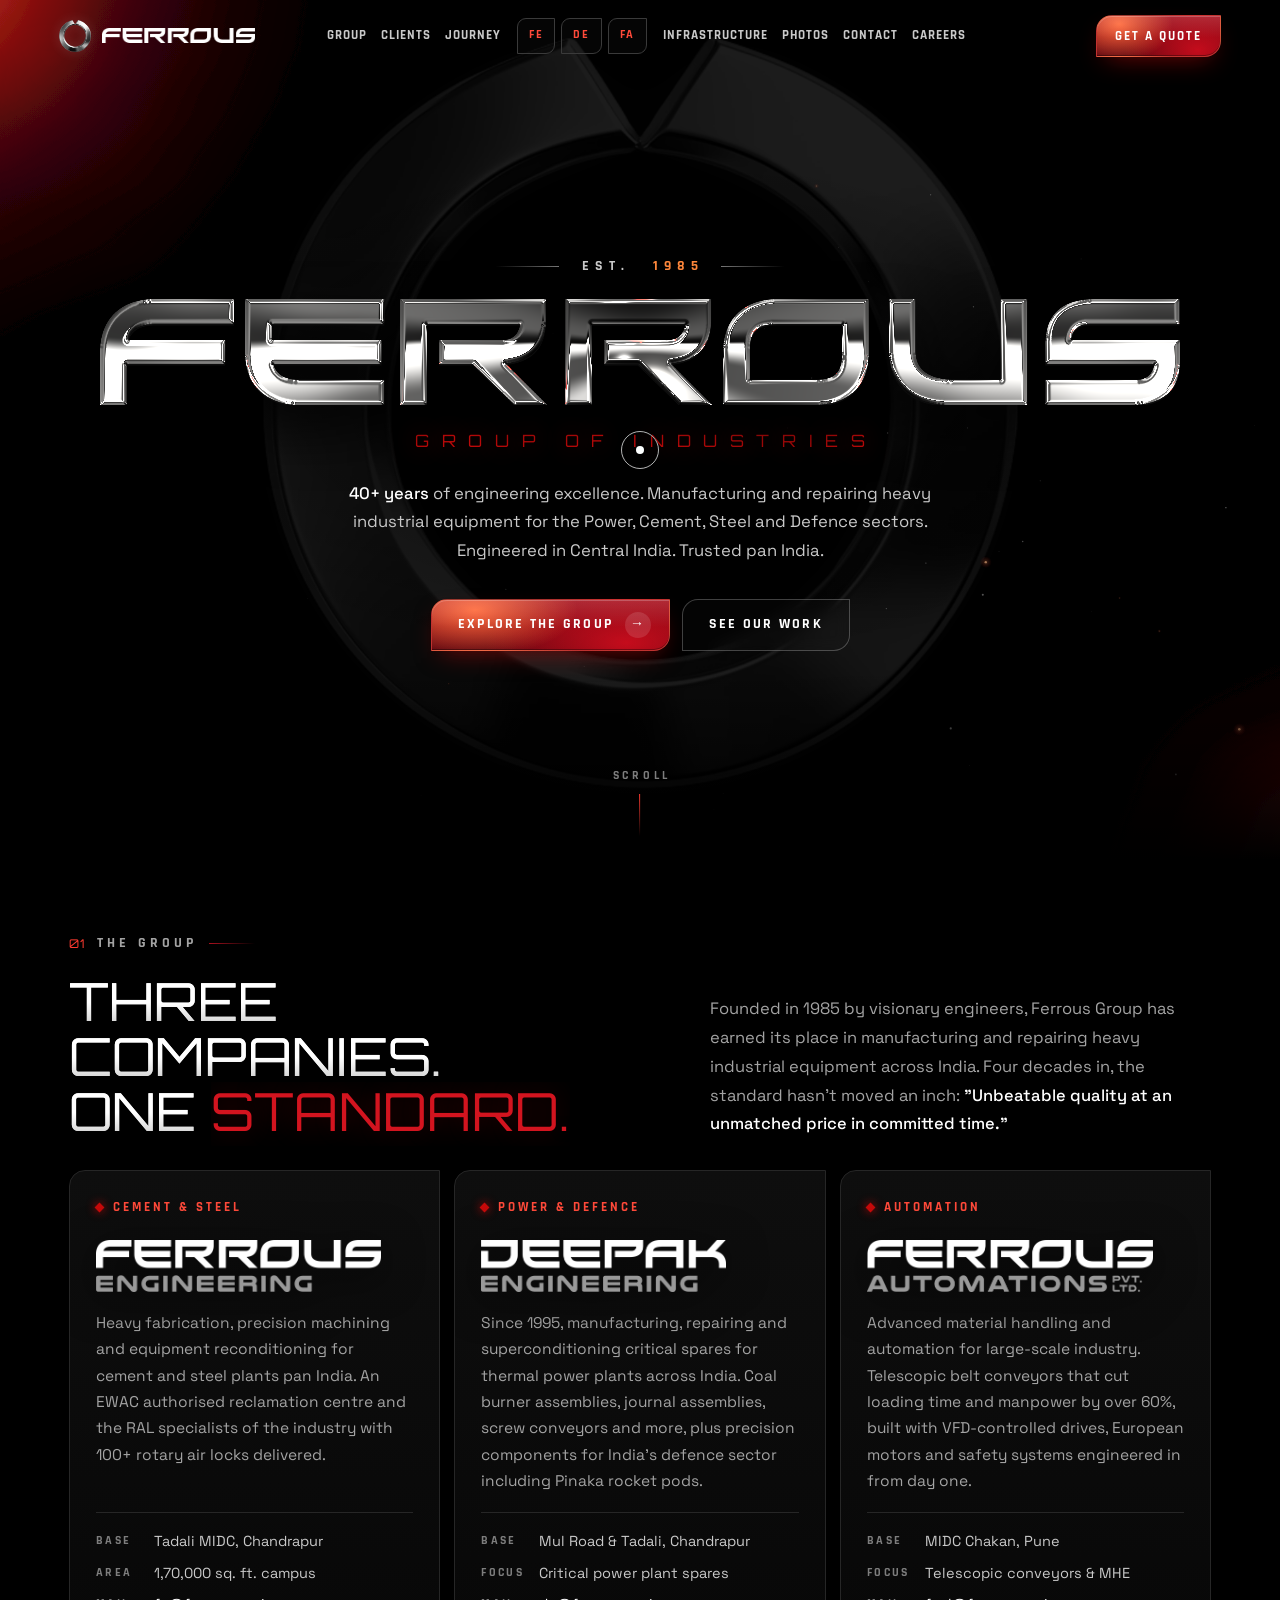
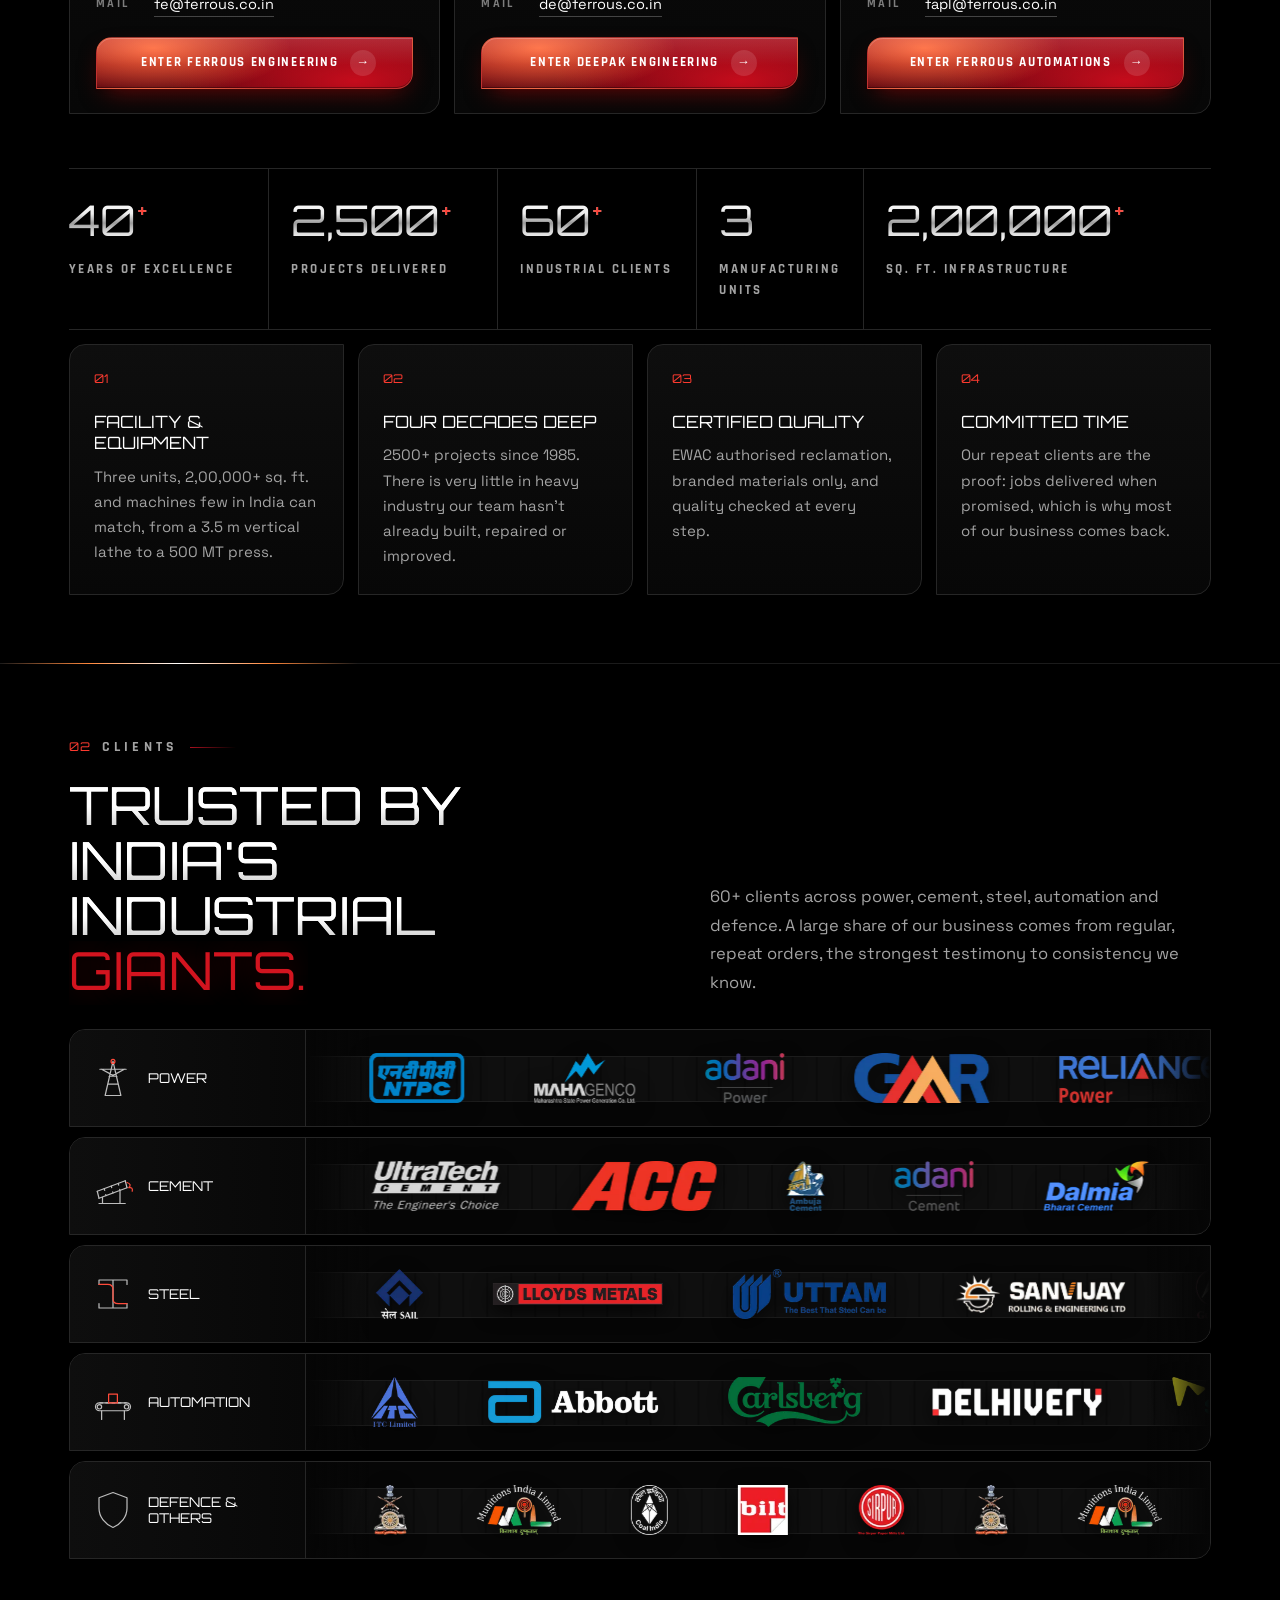
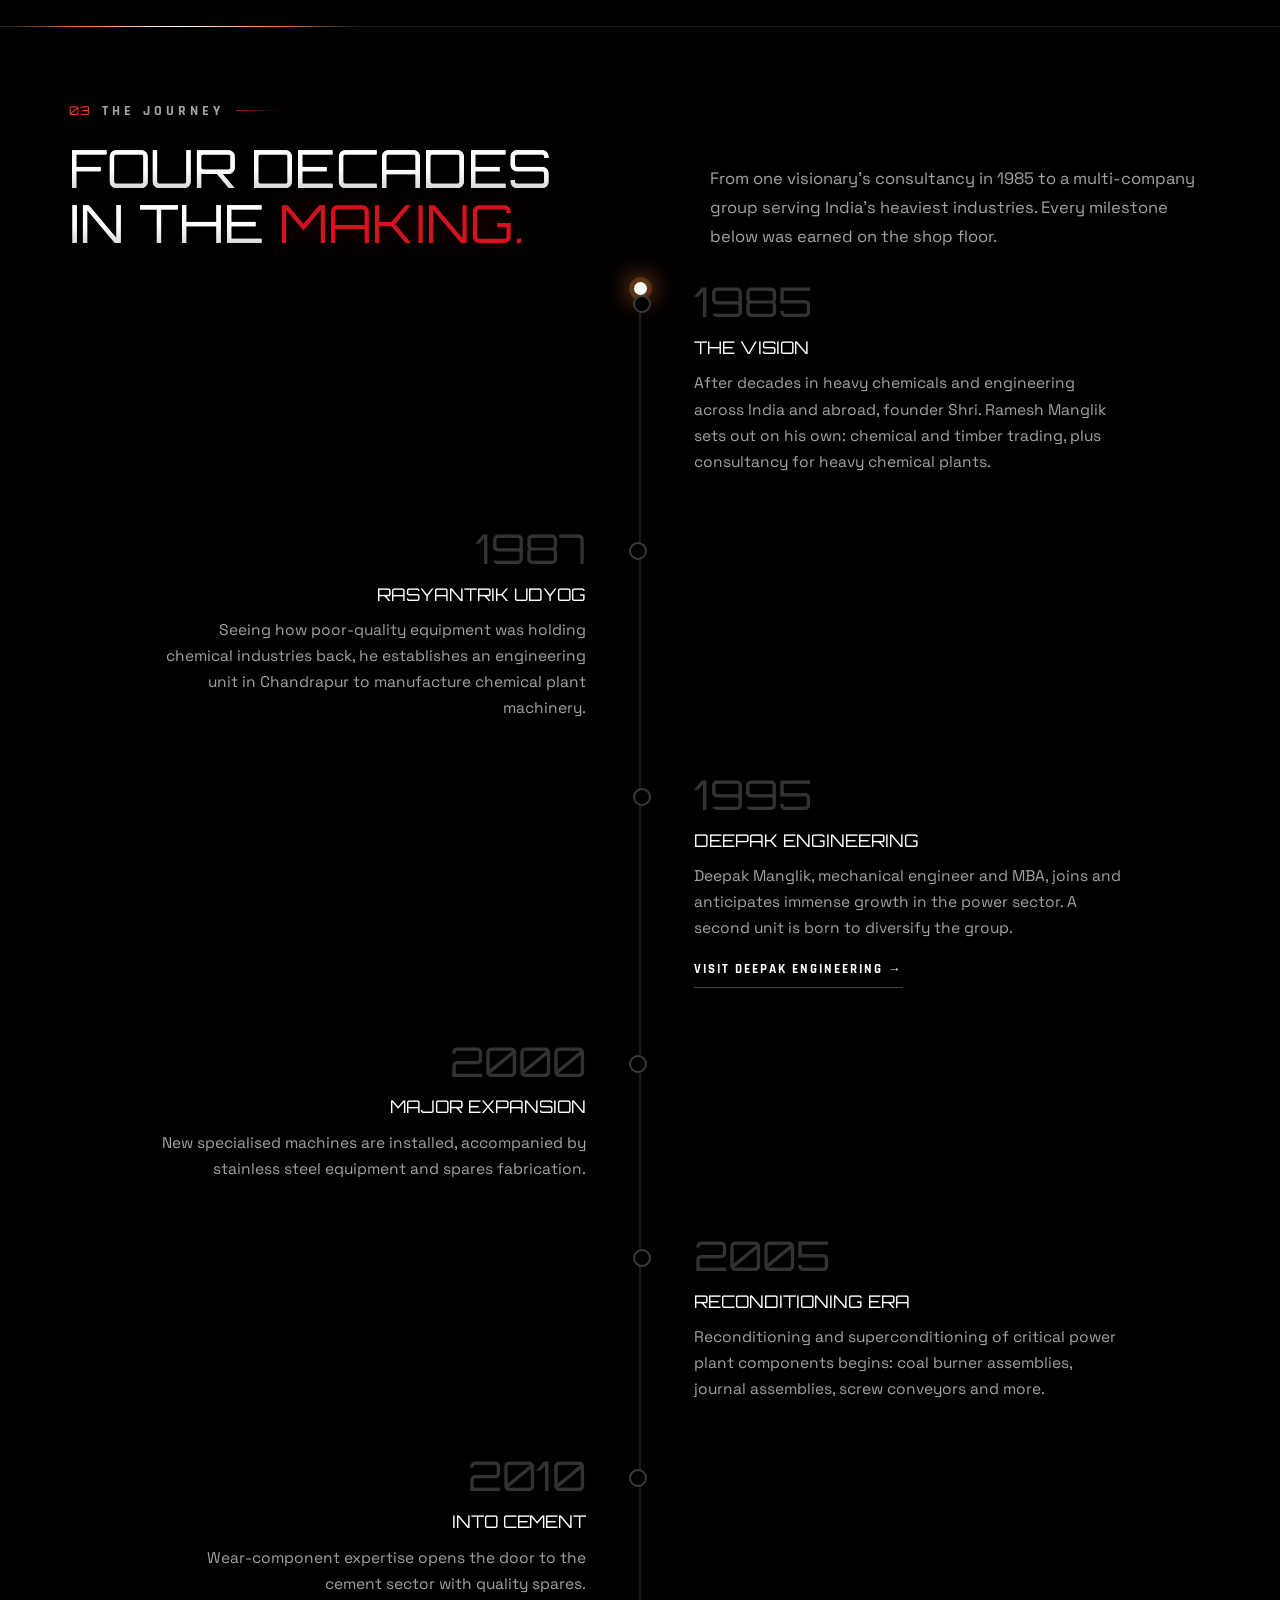
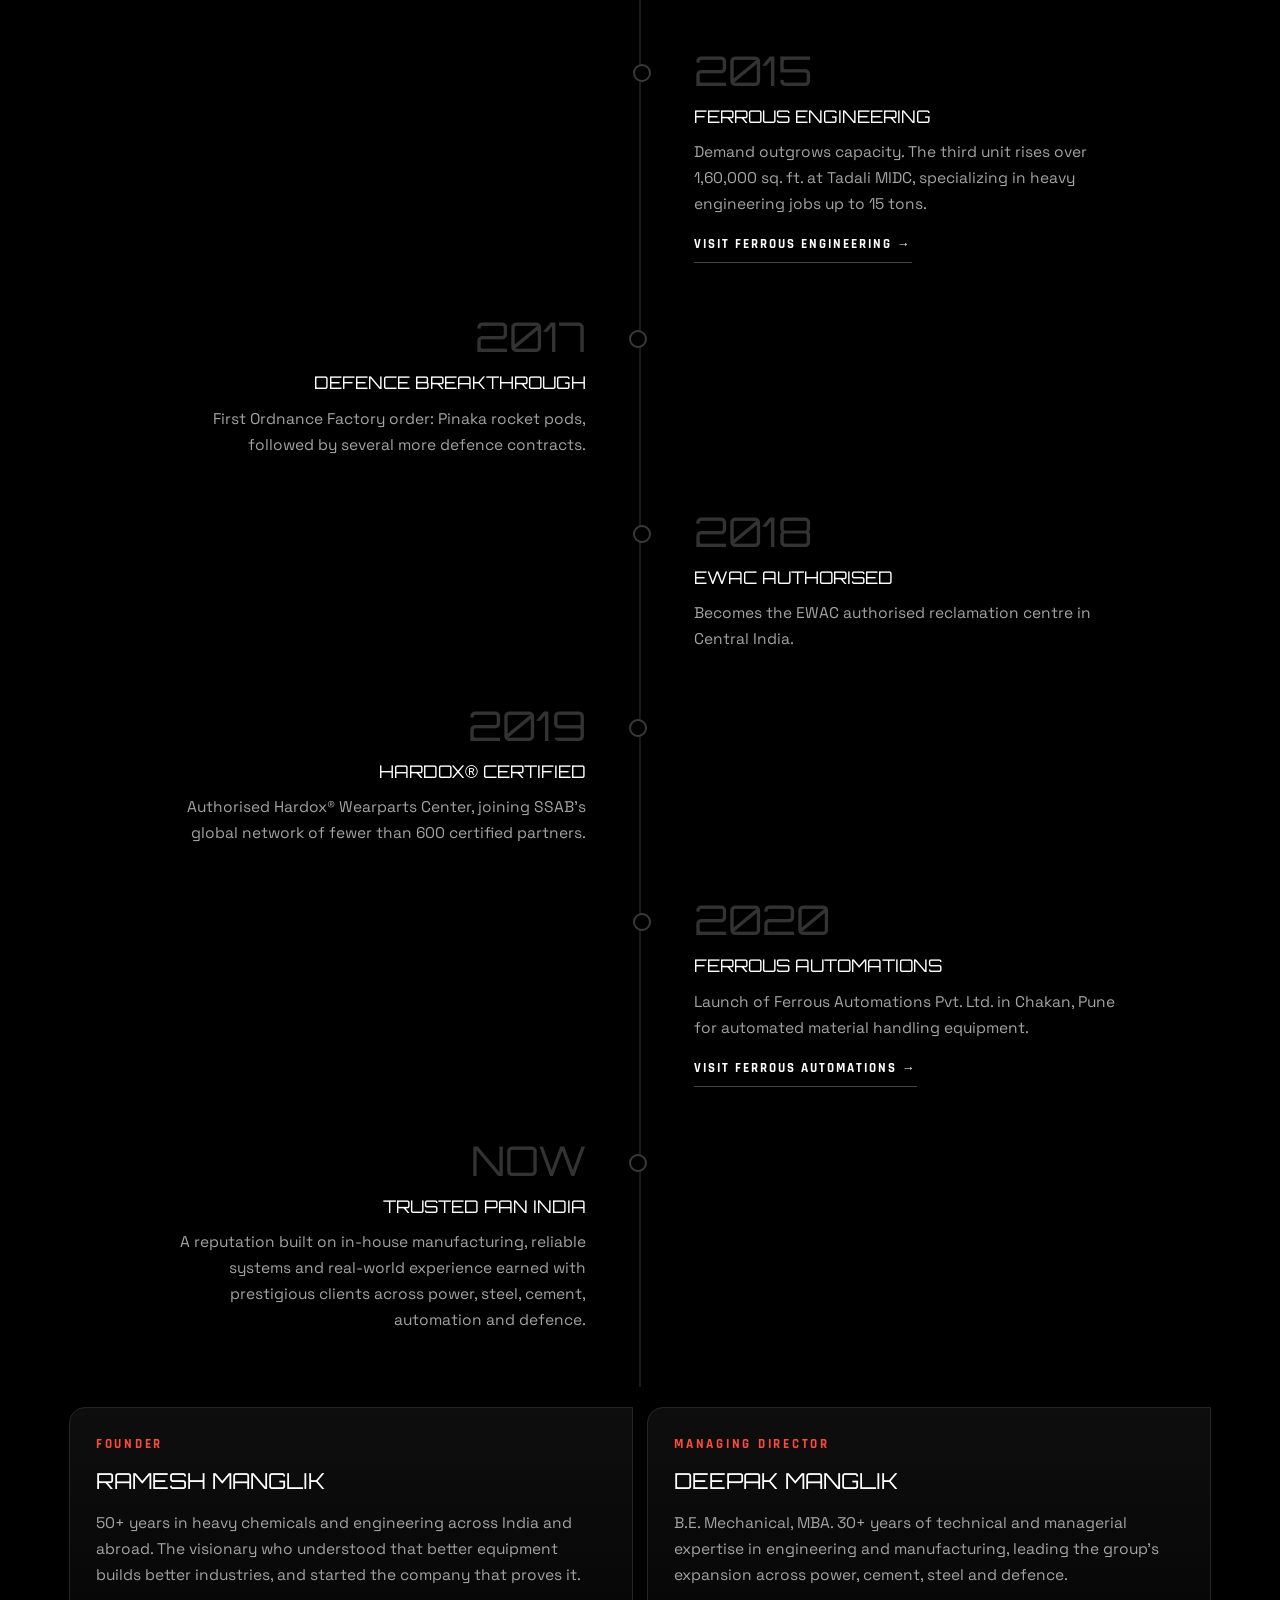
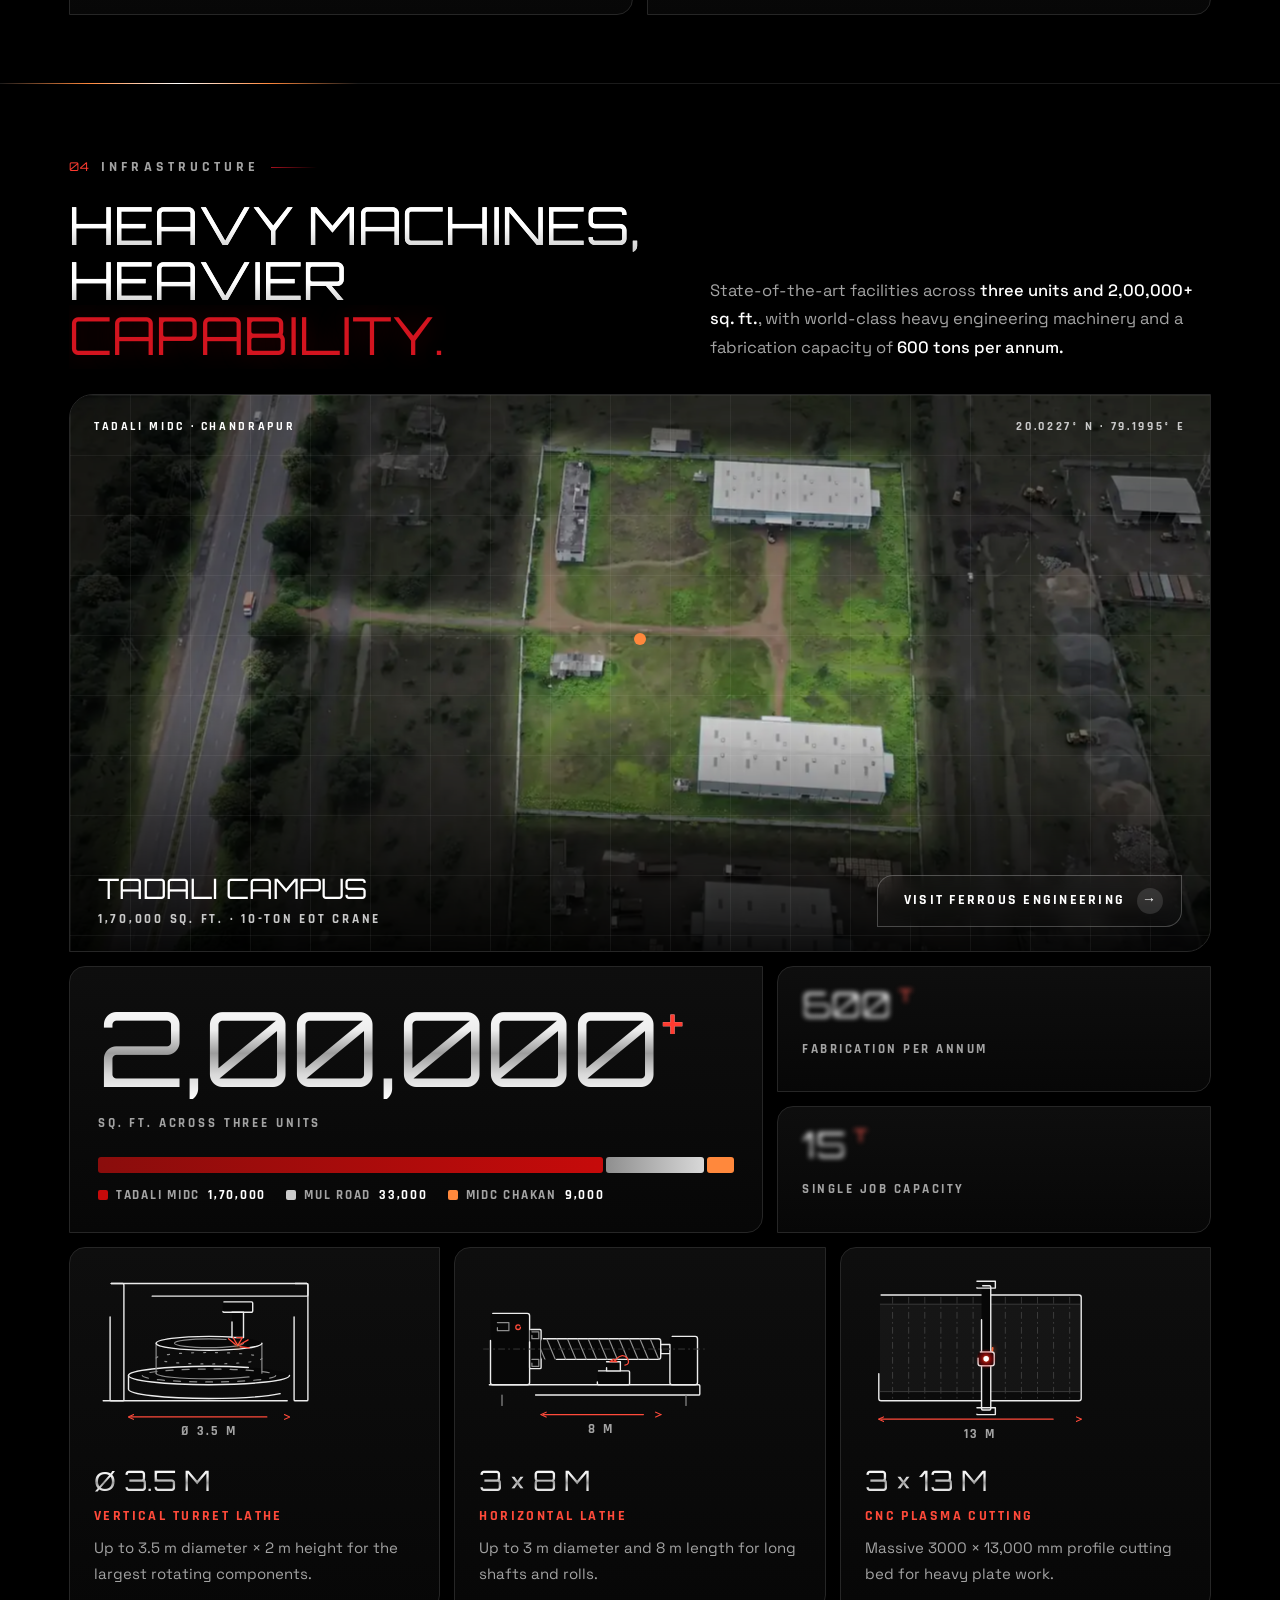
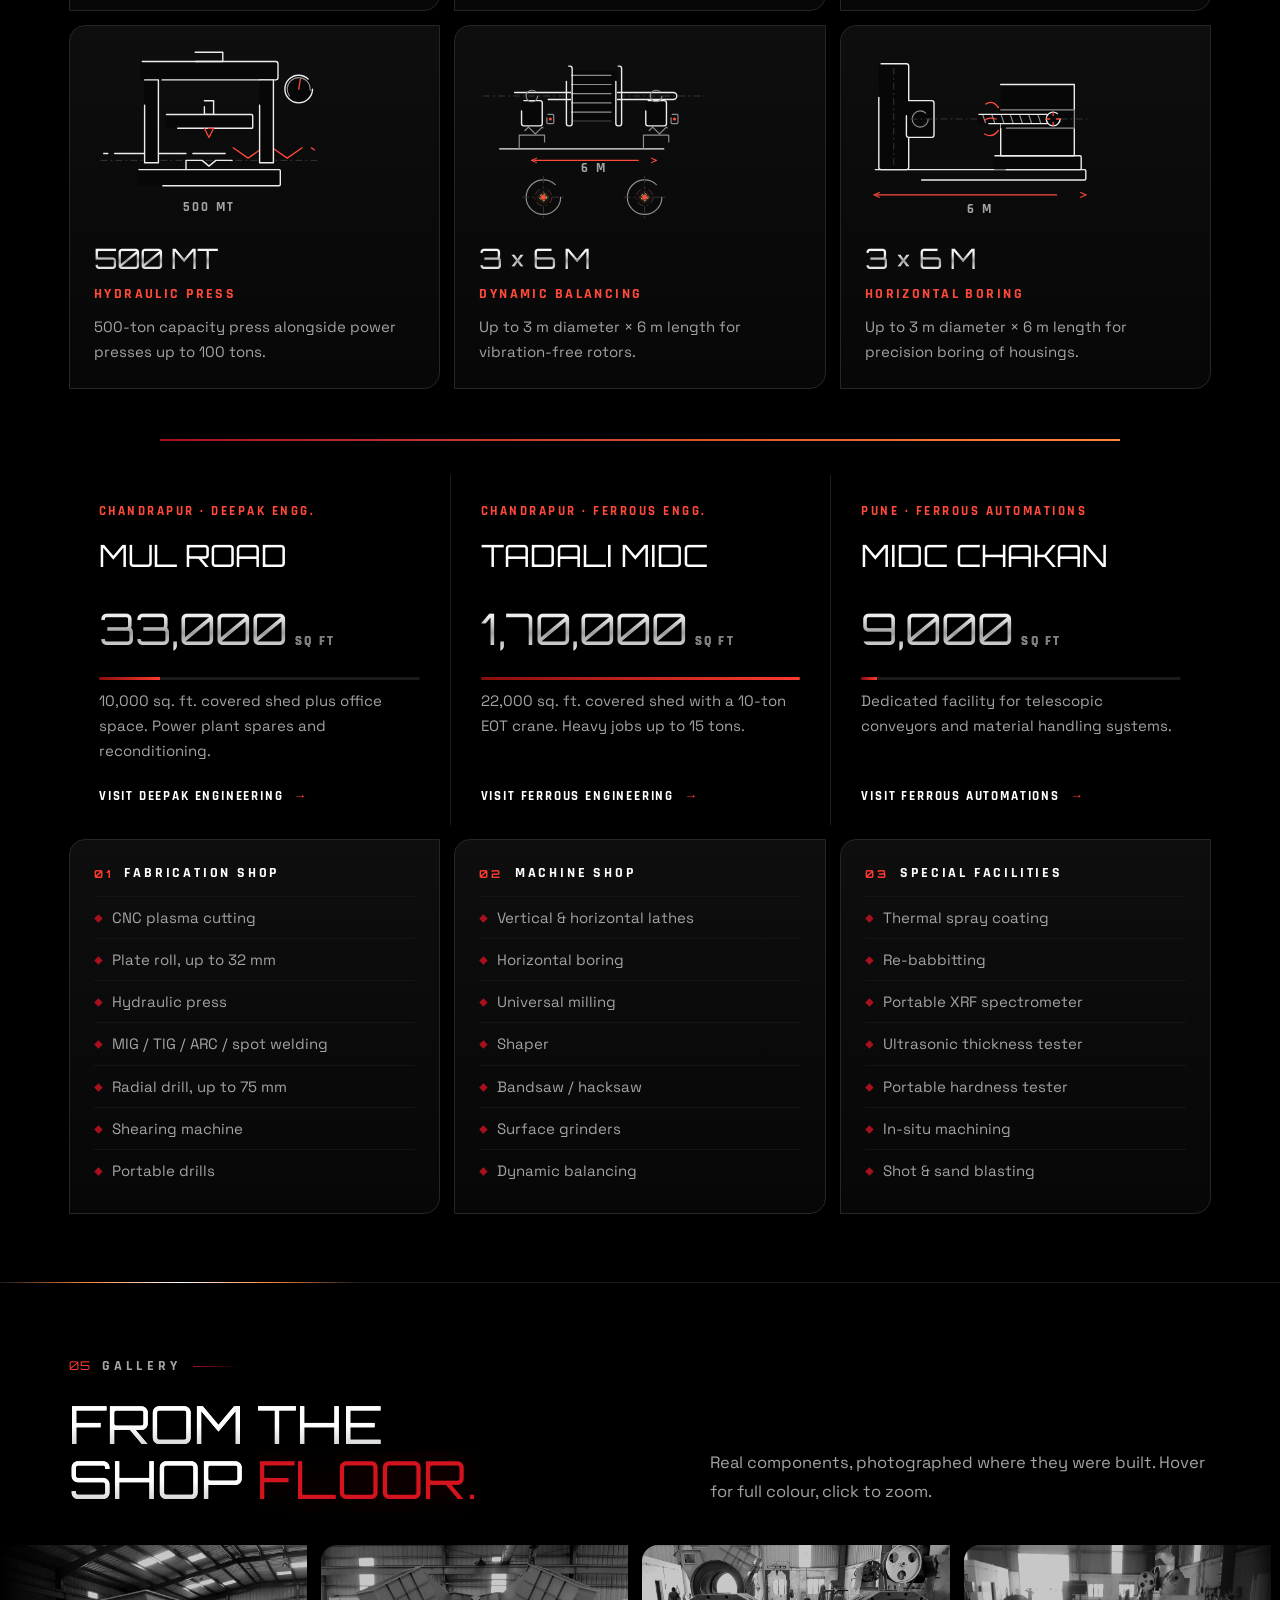
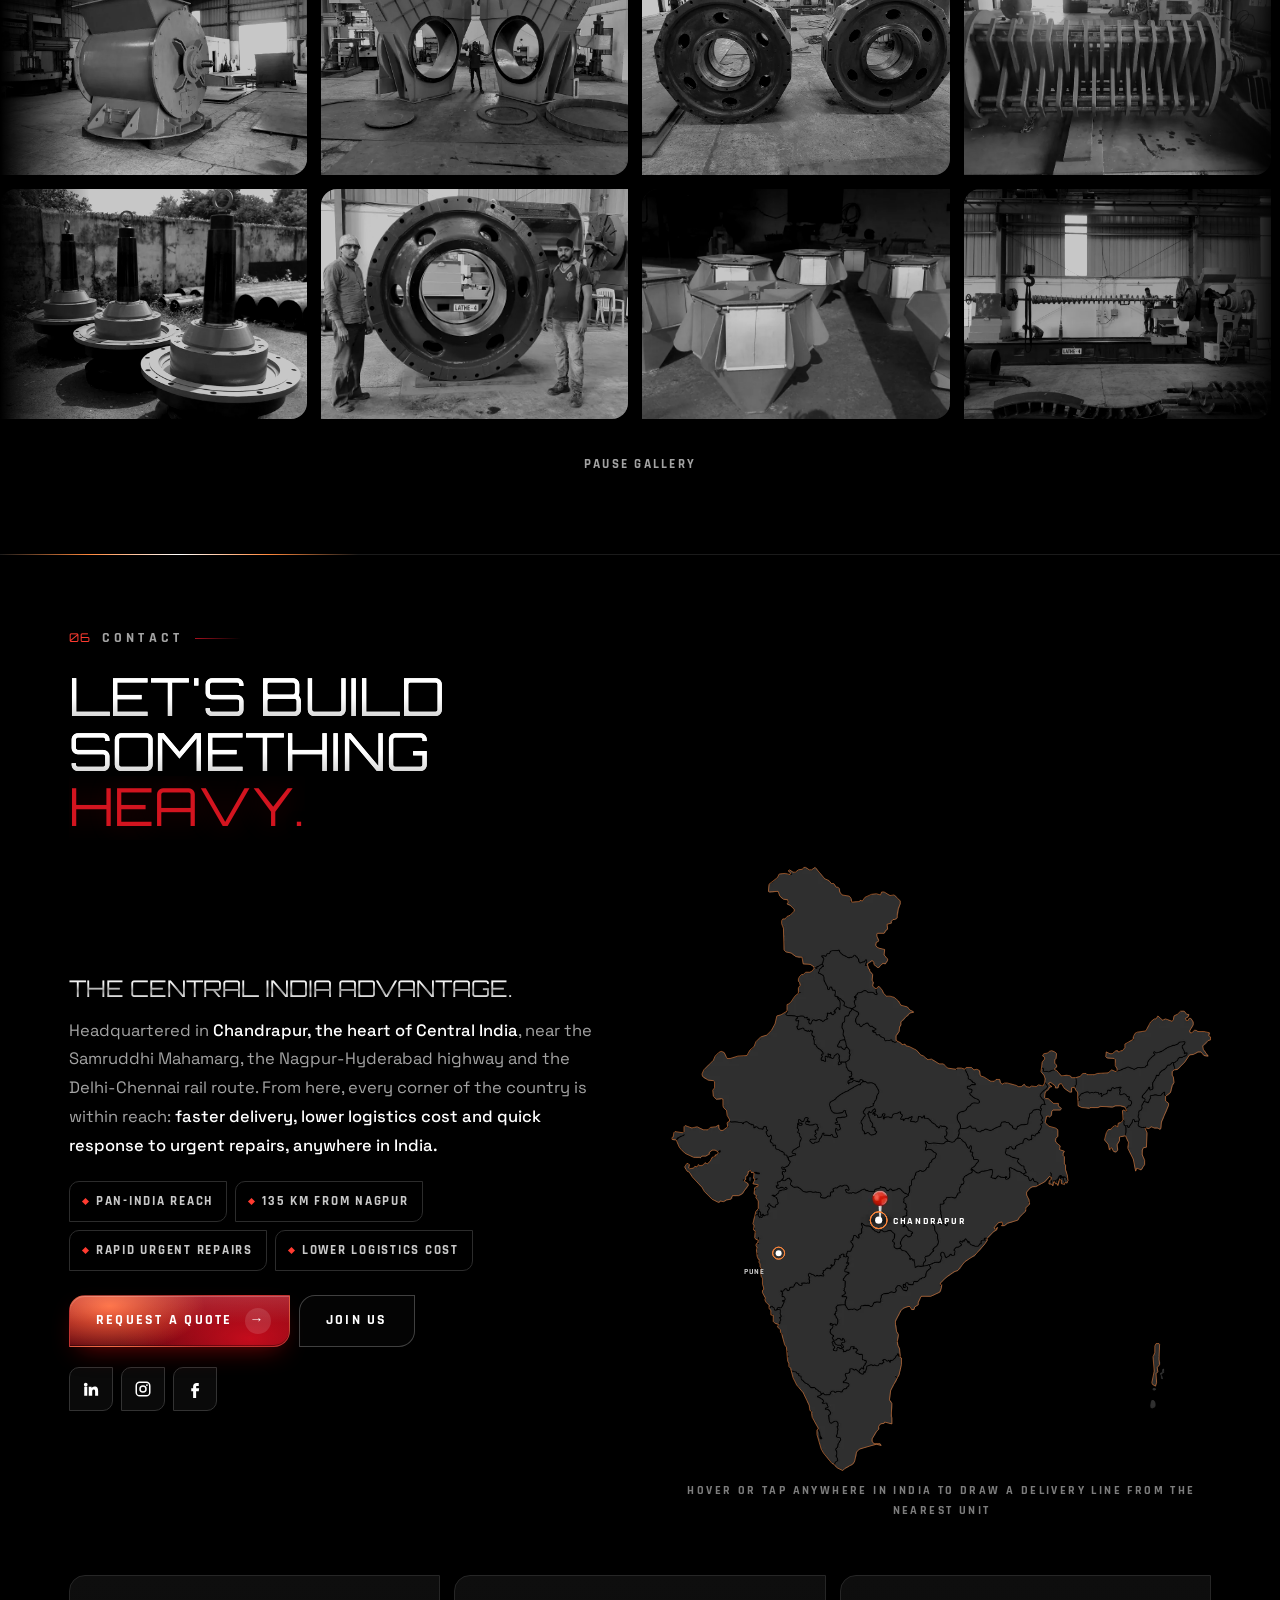
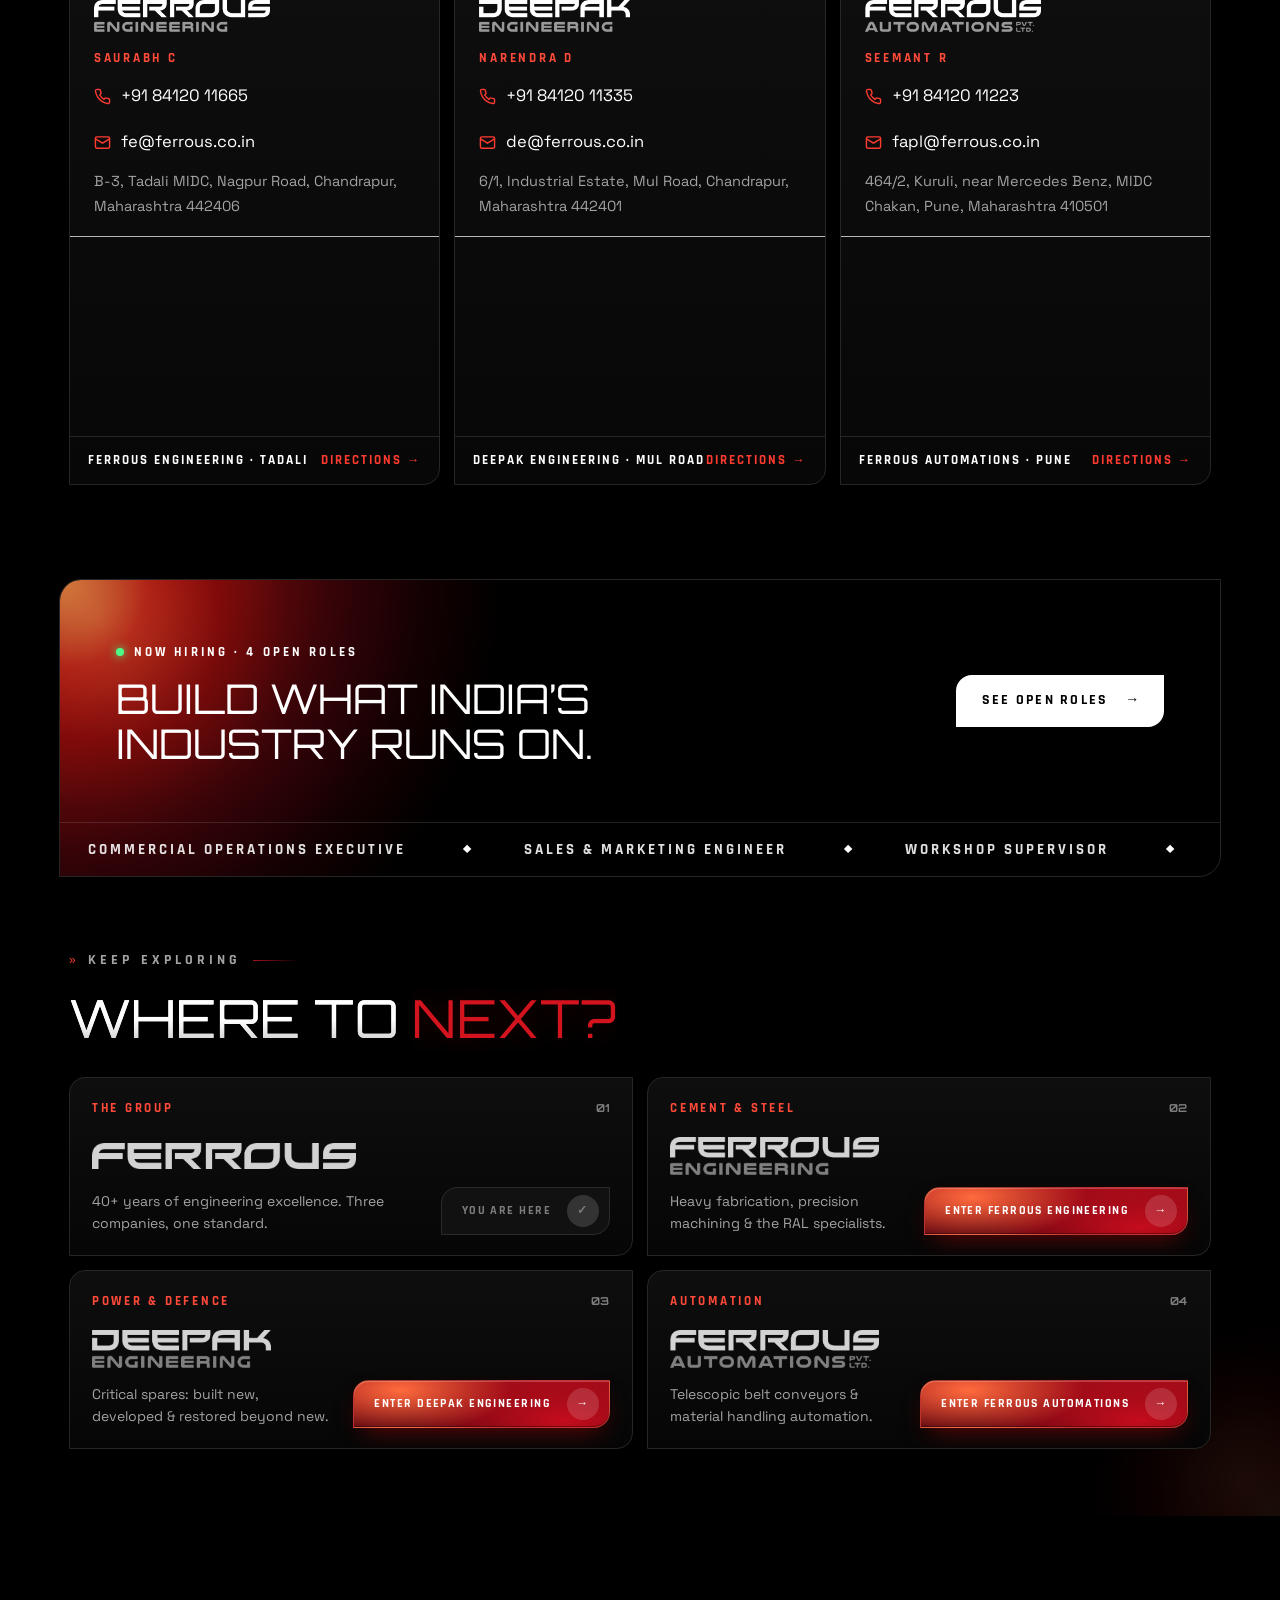
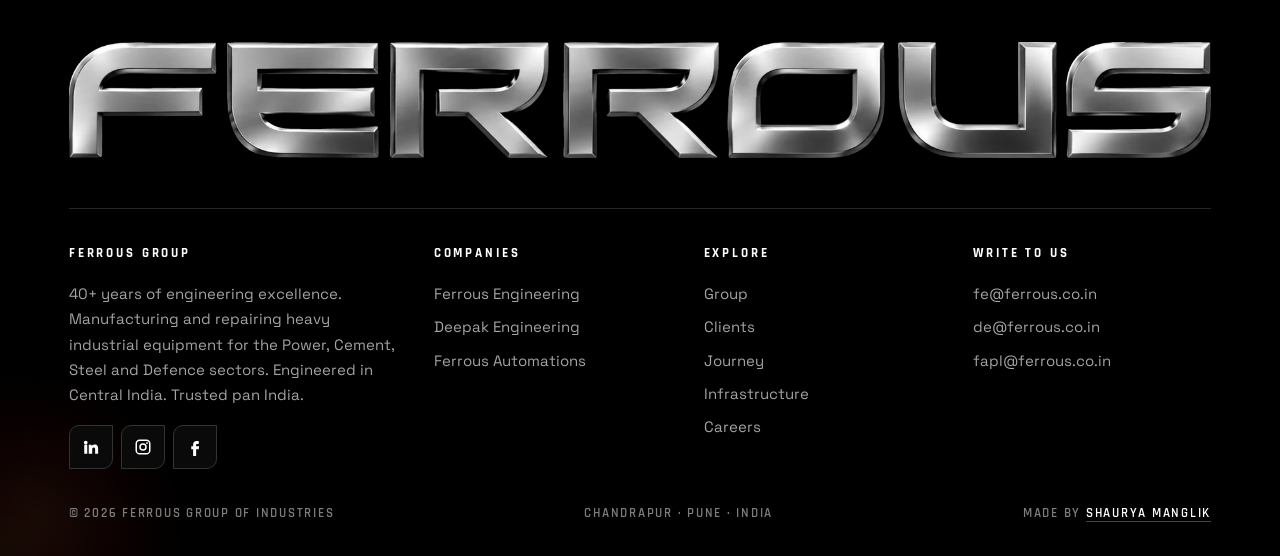
==== index.html @ fc924cfc "Ferrous v2: bug fixes" ====
<!DOCTYPE html>
<html lang="en">
<head>
<meta charset="UTF-8">
<meta name="viewport" content="width=device-width, initial-scale=1.0">
<title>Ferrous Group | Heavy Engineering, Fabrication & Automation Since 1985</title>
<meta name="description" content="Ferrous Group: 40+ years of heavy fabrication, precision machining, equipment reconditioning and industrial automation for Power, Cement, Steel and Defence sectors across India. Hardox Wearparts Center and EWAC authorised reclamation centre in Chandrapur, Maharashtra.">
<meta name="keywords" content="heavy engineering India, heavy fabrication Chandrapur, precision machining Maharashtra, equipment reconditioning, power plant spares, cement plant equipment, Hardox Wearparts, EWAC reclamation, rotary air lock manufacturer, Ferrous Group">
<link rel="canonical" href="https://www.ferrous.co.in/">
<meta property="og:title" content="Ferrous Group | Heavy Engineering, Fabrication & Automation Since 1985">
<meta property="og:description" content="Ferrous Group: 40+ years of heavy fabrication, precision machining, equipment reconditioning and industrial automation for Power, Cement, Steel and Defence sectors across India. Hardox Wearparts Center and EWAC authorised reclamation centre in Chandrapur, Maharashtra.">
<meta property="og:url" content="https://www.ferrous.co.in/">
<meta property="og:type" content="website">
<meta property="og:image" content="https://raw.githubusercontent.com/shauryamanglik/Ferrous/main/Ferrous%20Logos/Ferrous%20Circle.png">
<meta name="twitter:card" content="summary">
<link rel="icon" href="https://raw.githubusercontent.com/shauryamanglik/Ferrous/main/Ferrous%20Logos/Ferrous%20Circle.png">
<link rel="preconnect" href="https://fonts.googleapis.com">
<link rel="preconnect" href="https://fonts.gstatic.com" crossorigin>
<link href="https://fonts.cdnfonts.com/css/xirod" rel="stylesheet">
<link href="https://fonts.cdnfonts.com/css/nulshock" rel="stylesheet">
<link href="https://fonts.googleapis.com/css2?family=Michroma&family=Orbitron:wght@500;700;900&family=Saira:wght@300;400;500;600&family=Rajdhani:wght@500;600;700&display=swap" rel="stylesheet">
<link href="https://fonts.googleapis.com/css2?family=Space+Grotesk:wght@300;400;500;600;700&display=swap" rel="stylesheet">
<script type="application/ld+json">
{"@context":"https://schema.org","@type":"Organization","name":"Ferrous Group","url":"https://www.ferrous.co.in","logo":"https://raw.githubusercontent.com/shauryamanglik/Ferrous/main/Ferrous%20Logos/Ferrous%20Circle.png","foundingDate":"1985","slogan":"Unbeatable quality at an unmatched price in committed time","description":"Heavy fabrication, precision machining, equipment reconditioning and industrial automation for Power, Cement, Steel and Defence sectors across India.","address":{"@type":"PostalAddress","streetAddress":"B-3, Tadali MIDC, Nagpur Road","addressLocality":"Chandrapur","addressRegion":"Maharashtra","postalCode":"442406","addressCountry":"IN"},"sameAs":["https://www.linkedin.com/company/ferrousgroup","https://www.instagram.com/ferrousgroup/","https://www.facebook.com/ferrousgroup/"],"subOrganization":[{"@type":"Organization","name":"Ferrous Engineering","url":"https://www.ferrous.co.in/fe"},{"@type":"Organization","name":"Deepak Engineering","url":"https://www.ferrous.co.in/de"},{"@type":"Organization","name":"Ferrous Automations Pvt. Ltd.","url":"https://www.ferrous.co.in/fapl"}]}
</script>
<!-- Vercel Web Analytics -->
<script defer src="/_vercel/insights/script.js"></script>
<!-- Vercel Speed Insights -->
<script defer src="/_vercel/speed-insights/script.js"></script>
<!-- CAREERS-CSS:START -->
<!-- CAREERS-CSS:END -->
<script>try{if(sessionStorage.getItem("pt")){sessionStorage.removeItem("pt");var H=document.documentElement,go=function(){if(!H.classList.contains("pt-hold"))return;H.classList.remove("pt-hold");H.classList.add("pt-in");setTimeout(function(){H.classList.remove("pt-in")},450)};H.classList.add("pt-hold");document.addEventListener("DOMContentLoaded",function(){requestAnimationFrame(go)});setTimeout(go,2500)}}catch(e){}</script><link rel="stylesheet" href="/assets/site/site.css?v=827197e9b8">
</head>
<body>

<a class="skip" href="#main">Skip to content</a><div class="prog" aria-hidden="true"></div>
<header class="nav"><div class="wrap">
 <a class="brand" href="/" aria-label="Ferrous Group home"><img data-a="ringsm" class="r" alt=""><img data-a="word" class="w" alt="Ferrous"></a>
 <nav class="menu" aria-label="Main"><a class="ln" href="#group">Group</a><a class="ln" href="#clients">Clients</a><a class="ln" href="#journey">Journey</a>
  <div class="chips"><a class="chip" data-co="fe" href="/fe" aria-label="Ferrous Engineering"><b>FE</b><span class="x"><b>FE</b><span>Ferrous Engineering</span></span></a><a class="chip" data-co="de" href="/de" aria-label="Deepak Engineering"><b>DE</b><span class="x"><b>DE</b><span>Deepak Engineering</span></span></a><a class="chip" data-co="fapl" href="/fapl" aria-label="Ferrous Automations"><b>FA</b><span class="x"><b>FA</b><span>Ferrous Automations</span></span></a></div>
  <a class="ln" href="#infrastructure">Infrastructure</a><a class="ln" href="#photos">Photos</a><a class="ln" href="#contact">Contact</a><a class="ln" href="/careers">Careers</a></nav>
 <a class="btn btn-p" href="#contact">Get a Quote</a>
 <button class="burger" aria-label="Menu" aria-expanded="false" aria-controls="mnav"><i></i></button>
</div></header>
<div class="mnav" id="mnav"><div class="heat"></div>
 <div class="lab" style="margin-bottom:14px"><span class="idx">»</span> Our Companies</div>
 <div class="mc"><a href="/fe"><span><img data-a="lfe" class="" alt="Ferrous Engineering"><small>Cement &amp; Steel</small></span><span class="go">&rarr;</span></a><a href="/de"><span><img data-a="lde" class="" alt="Deepak Engineering"><small>Power &amp; Defence</small></span><span class="go">&rarr;</span></a><a href="/fapl"><span><img data-a="lfa" class="" alt="Ferrous Automations"><small>Automation</small></span><span class="go">&rarr;</span></a></div>
 <div class="ml"><a href="#group" style="--k:0"><i>01</i>Group</a><a href="#clients" style="--k:1"><i>02</i>Clients</a><a href="#journey" style="--k:2"><i>03</i>Journey</a><a href="#infrastructure" style="--k:3"><i>04</i>Machines</a><a href="#photos" style="--k:4"><i>05</i>Photos</a><a href="#contact" style="--k:5"><i>06</i>Contact</a><a href="/careers" style="--k:6"><i>07</i>Careers</a></div>
 <div class="qa"><a href="tel:+918412011665"><svg width="17" height="17" viewBox="0 0 24 24" fill="none" stroke="currentColor" stroke-width="2" aria-hidden="true"><path d="M22 16.9v3a2 2 0 0 1-2.2 2 19.8 19.8 0 0 1-8.6-3.1 19.5 19.5 0 0 1-6-6A19.8 19.8 0 0 1 2.1 4.2 2 2 0 0 1 4.1 2h3a2 2 0 0 1 2 1.7c.1.9.4 1.9.7 2.8a2 2 0 0 1-.5 2.1L8.1 9.9a16 16 0 0 0 6 6l1.3-1.3a2 2 0 0 1 2.1-.4c.9.3 1.8.6 2.8.7a2 2 0 0 1 1.7 2z"/></svg>Call</a><a href="mailto:fe@ferrous.co.in"><svg width="17" height="17" viewBox="0 0 24 24" fill="none" stroke="currentColor" stroke-width="2" aria-hidden="true"><rect x="2" y="4" width="20" height="16" rx="2"/><path d="m22 7-10 6L2 7"/></svg>Email</a><a href="https://www.google.com/maps/search/?api=1&amp;query=Ferrous+Engineering+Tadali+Chandrapur" target="_blank" rel="noopener"><svg width="17" height="17" viewBox="0 0 24 24" fill="none" stroke="currentColor" stroke-width="2" aria-hidden="true"><path d="M3 11l18-8-8 18-2-8z"/></svg>Directions</a></div>
</div><main class="show" data-view="main" id="main" data-title="Ferrous Group | Heavy Engineering, Fabrication &amp; Automation Since 1985"><section class="hero" aria-label="Ferrous Group" data-sheet="Ferrous Group">
 <svg width="0" height="0" style="position:absolute" aria-hidden="true"><filter id="haze" x="-10%" y="-10%" width="120%" height="120%"><feTurbulence type="fractalNoise" baseFrequency="0.004 0.009" numOctaves="2" seed="7"><animate attributeName="baseFrequency" dur="20s" values="0.004 0.009;0.005 0.012;0.004 0.009" repeatCount="indefinite"/></feTurbulence><feDisplacementMap in="SourceGraphic" scale="22"/></filter></svg>
 <div class="heat"></div><div class="heat two"></div>
 <img decoding="async" loading="lazy" data-a="ringm" class="ring" alt="">
 <canvas class="dust" aria-hidden="true"></canvas>
 <div class="hero-in">
  <div class="est rv">Est. <b>1985</b></div>
  <div class="chrome rv" style="--d:100ms"><canvas id="chrome" data-map="/assets/site/img/24128029fb669c.png" role="img" aria-label="Ferrous"></canvas><span class="chrome-fb">FERROUS</span></div>
  <h1 class="sr">Ferrous Group of Industries</h1>
  <div class="gi rv" style="--d:220ms" aria-hidden="true">Group of Industries</div>
  <p class="tag rv" style="--d:320ms"><strong><span class="hc" data-to="40">0</span>+ years</strong> of engineering excellence. Manufacturing and repairing heavy industrial equipment for the Power, Cement, Steel and Defence sectors. Engineered in Central India. Trusted pan India.</p>
  <div class="hero-cta rv" style="--d:420ms"><a class="btn btn-p" href="#group">Explore the Group <span class="ar" aria-hidden="true">&rarr;</span></a><a class="btn btn-s" href="#photos">See Our Work</a></div>
 </div>
 <a class="cue" href="#group">Scroll<i></i></a>
</section><section class="sec" id="group" data-sheet="The Group"><div class="wrap">
 <div class="hd"><div><div class="lab rv"><span class="idx">01</span> The Group</div><h2 class="h2" data-split>Three Companies. <br/>One <span class="red-word">Standard.</span></h2></div><p class="lede rv" style="--d:140ms">Founded in 1985 by visionary engineers, Ferrous Group has earned its place in manufacturing and repairing heavy industrial equipment across India. Four decades in, the standard hasn't moved an inch: <strong>"Unbeatable quality at an unmatched price in committed time."</strong></p></div>
 <div class="cos"><article class="card co rv" style="--d:0ms" data-href="/fe">
 <div class="co-sec">Cement &amp; Steel</div>
 <div class="co-logo"><img decoding="async" loading="lazy" data-a="lfe" class="" alt="Ferrous Engineering"></div>
 <p>Heavy fabrication, precision machining and equipment reconditioning for cement and steel plants pan India. An EWAC authorised reclamation centre and the RAL specialists of the industry with 100+ rotary air locks delivered.</p>
 <div class="co-meta"><div><b>BASE</b> Tadali MIDC, Chandrapur</div><div><b>AREA</b> 1,70,000 sq. ft. campus</div><div><b>MAIL</b> <a href="mailto:fe@ferrous.co.in">fe@ferrous.co.in</a></div></div>
 <a class="btn btn-p" href="/fe">Enter Ferrous Engineering <span class="ar" aria-hidden="true">&rarr;</span></a>
</article><article class="card co rv" style="--d:90ms" data-href="/de">
 <div class="co-sec">Power &amp; Defence</div>
 <div class="co-logo"><img decoding="async" loading="lazy" data-a="lde" class="" alt="Deepak Engineering"></div>
 <p>Since 1995, manufacturing, repairing and superconditioning critical spares for thermal power plants across India. Coal burner assemblies, journal assemblies, screw conveyors and more, plus precision components for India's defence sector including Pinaka rocket pods.</p>
 <div class="co-meta"><div><b>BASE</b> Mul Road &amp; Tadali, Chandrapur</div><div><b>FOCUS</b> Critical power plant spares</div><div><b>MAIL</b> <a href="mailto:de@ferrous.co.in">de@ferrous.co.in</a></div></div>
 <a class="btn btn-p" href="/de">Enter Deepak Engineering <span class="ar" aria-hidden="true">&rarr;</span></a>
</article><article class="card co rv" style="--d:180ms" data-href="/fapl">
 <div class="co-sec">Automation</div>
 <div class="co-logo"><img decoding="async" loading="lazy" data-a="lfa" class="" alt="Ferrous Automations"></div>
 <p>Advanced material handling and automation for large-scale industry. Telescopic belt conveyors that cut loading time and manpower by over 60%, built with VFD-controlled drives, European motors and safety systems engineered in from day one.</p>
 <div class="co-meta"><div><b>BASE</b> MIDC Chakan, Pune</div><div><b>FOCUS</b> Telescopic conveyors &amp; MHE</div><div><b>MAIL</b> <a href="mailto:fapl@ferrous.co.in">fapl@ferrous.co.in</a></div></div>
 <a class="btn btn-p" href="/fapl">Enter Ferrous Automations <span class="ar" aria-hidden="true">&rarr;</span></a>
</article></div>
 <div class="stats rv"><a class="stat" href="#journey"><span class="cu" data-to="40" data-dl="0" role="img" aria-label="40+">0<sup>+</sup></span><span class="k">Years of Excellence</span></a><a class="stat" href="#photos"><span class="cu" data-to="2500" data-dl="120" role="img" aria-label="2,500+">0<sup>+</sup></span><span class="k">Projects Delivered</span></a><a class="stat" href="#clients"><span class="cu" data-to="60" data-dl="240" role="img" aria-label="60+">0<sup>+</sup></span><span class="k">Industrial Clients</span></a><a class="stat" href="#infrastructure"><span class="cu" data-to="3" data-dl="360" role="img" aria-label="3">0</span><span class="k">Manufacturing Units</span></a><a class="stat" href="#infrastructure"><span class="cu" data-to="200000" data-dl="480" role="img" aria-label="200,000+">0<sup>+</sup></span><span class="k">Sq. ft. Infrastructure</span></a></div>
 <div class="why"><a class="card wc rv" href="#infrastructure" style="--d:0ms"><div class="k">01</div><h3>Facility &amp; Equipment</h3><p>Three units, 2,00,000+ sq. ft. and machines few in India can match, from a 3.5 m vertical lathe to a 500 MT press.</p></a><a class="card wc rv" href="#journey" style="--d:80ms"><div class="k">02</div><h3>Four Decades Deep</h3><p>2500+ projects since 1985. There is very little in heavy industry our team hasn't already built, repaired or improved.</p></a><a class="card wc rv" href="#contact" style="--d:160ms"><div class="k">03</div><h3>Certified Quality</h3><p>EWAC authorised reclamation, branded materials only, and quality checked at every step.</p></a><a class="card wc rv" href="#clients" style="--d:240ms"><div class="k">04</div><h3>Committed Time</h3><p>Our repeat clients are the proof: jobs delivered when promised, which is why most of our business comes back.</p></a></div>
</div></section><div class="seam" data-l="01 → 02 · CLIENTS"></div><section class="sec" id="clients" data-sheet="Clients"><div class="wrap">
 <div class="hd"><div><div class="lab rv"><span class="idx">02</span> Clients</div><h2 class="h2" data-split>Trusted By India's <br/>Industrial <span class="red-word">Giants.</span></h2></div><p class="lede rv" style="--d:140ms">60+ clients across power, cement, steel, automation and defence. A large share of our business comes from regular, repeat orders, the strongest testimony to consistency we know.</p></div>
 <div class="belts rv"><div class="belt"><div class="bl-l"><svg viewBox="0 0 48 48" aria-hidden="true"><path d="M24 5 L15 44 M24 5 L33 44 M18 31 L30 31 M19.5 22 L28.5 22 M9 14 L39 14 M11 14 L24 21 L37 14 M15 44 h18"/><circle class="r ic-blink" cx="24" cy="5" r="2.2"/></svg><b>Power</b></div><div class="bl-t"><div class="bl-track"><div class="lg"><img decoding="async" loading="lazy" data-cl="0" alt="NTPC" draggable="false"></div><div class="lg"><img decoding="async" loading="lazy" data-cl="1" alt="Mahagenco" draggable="false"></div><div class="lg"><img decoding="async" loading="lazy" data-cl="2" alt="Adani Power" draggable="false"></div><div class="lg"><img decoding="async" loading="lazy" data-cl="3" alt="GMR" draggable="false"></div><div class="lg"><img decoding="async" loading="lazy" data-cl="4" alt="Reliance Power" draggable="false"></div><div class="lg"><img decoding="async" loading="lazy" data-cl="5" alt="RattanIndia" draggable="false"></div><div class="lg"><img decoding="async" loading="lazy" data-cl="6" alt="RP-Sanjiv Goenka Group" draggable="false"></div><div class="lg"><img decoding="async" loading="lazy" data-cl="7" alt="Sai Wardha Power" draggable="false"></div><div class="lg"><img decoding="async" loading="lazy" data-cl="8" alt="Dhariwal" draggable="false"></div><div class="lg"><img decoding="async" loading="lazy" data-cl="0" alt="NTPC" draggable="false"></div><div class="lg"><img decoding="async" loading="lazy" data-cl="1" alt="Mahagenco" draggable="false"></div><div class="lg"><img decoding="async" loading="lazy" data-cl="2" alt="Adani Power" draggable="false"></div><div class="lg"><img decoding="async" loading="lazy" data-cl="3" alt="GMR" draggable="false"></div><div class="lg"><img decoding="async" loading="lazy" data-cl="4" alt="Reliance Power" draggable="false"></div><div class="lg"><img decoding="async" loading="lazy" data-cl="5" alt="RattanIndia" draggable="false"></div><div class="lg"><img decoding="async" loading="lazy" data-cl="6" alt="RP-Sanjiv Goenka Group" draggable="false"></div><div class="lg"><img decoding="async" loading="lazy" data-cl="7" alt="Sai Wardha Power" draggable="false"></div><div class="lg"><img decoding="async" loading="lazy" data-cl="8" alt="Dhariwal" draggable="false"></div><div class="lg"><img decoding="async" loading="lazy" data-cl="0" alt="NTPC" draggable="false"></div><div class="lg"><img decoding="async" loading="lazy" data-cl="1" alt="Mahagenco" draggable="false"></div><div class="lg"><img decoding="async" loading="lazy" data-cl="2" alt="Adani Power" draggable="false"></div><div class="lg"><img decoding="async" loading="lazy" data-cl="3" alt="GMR" draggable="false"></div><div class="lg"><img decoding="async" loading="lazy" data-cl="4" alt="Reliance Power" draggable="false"></div><div class="lg"><img decoding="async" loading="lazy" data-cl="5" alt="RattanIndia" draggable="false"></div><div class="lg"><img decoding="async" loading="lazy" data-cl="6" alt="RP-Sanjiv Goenka Group" draggable="false"></div><div class="lg"><img decoding="async" loading="lazy" data-cl="7" alt="Sai Wardha Power" draggable="false"></div><div class="lg"><img decoding="async" loading="lazy" data-cl="8" alt="Dhariwal" draggable="false"></div><div class="lg"><img decoding="async" loading="lazy" data-cl="0" alt="NTPC" draggable="false"></div><div class="lg"><img decoding="async" loading="lazy" data-cl="1" alt="Mahagenco" draggable="false"></div><div class="lg"><img decoding="async" loading="lazy" data-cl="2" alt="Adani Power" draggable="false"></div><div class="lg"><img decoding="async" loading="lazy" data-cl="3" alt="GMR" draggable="false"></div><div class="lg"><img decoding="async" loading="lazy" data-cl="4" alt="Reliance Power" draggable="false"></div><div class="lg"><img decoding="async" loading="lazy" data-cl="5" alt="RattanIndia" draggable="false"></div><div class="lg"><img decoding="async" loading="lazy" data-cl="6" alt="RP-Sanjiv Goenka Group" draggable="false"></div><div class="lg"><img decoding="async" loading="lazy" data-cl="7" alt="Sai Wardha Power" draggable="false"></div><div class="lg"><img decoding="async" loading="lazy" data-cl="8" alt="Dhariwal" draggable="false"></div></div></div></div><div class="belt"><div class="bl-l"><svg viewBox="0 0 48 48" aria-hidden="true"><path d="M6 30 L38 18"/><path d="M8 38 L40 26"/><path d="M6 30 L8 38 M38 18 L40 26"/><path class="ic-drum" d="M14 27 L16 35 M22 24 L24 32 M30 21 L32 29"/><path class="r ic-flame" d="M40 20 q6 2 2 6 q5 -1 4 4"/><path d="M12 37 v7 M32 30 v14 M8 44 h30"/></svg><b>Cement</b></div><div class="bl-t"><div class="bl-track"><div class="lg"><img decoding="async" loading="lazy" data-cl="9" alt="Ultratech Cement" draggable="false"></div><div class="lg"><img decoding="async" loading="lazy" data-cl="10" alt="ACC Cement" draggable="false"></div><div class="lg"><img decoding="async" loading="lazy" data-cl="11" alt="Ambuja Cement" draggable="false"></div><div class="lg"><img decoding="async" loading="lazy" data-cl="12" alt="Adani Cement" draggable="false"></div><div class="lg"><img decoding="async" loading="lazy" data-cl="13" alt="Dalmia Cement" draggable="false"></div><div class="lg"><img decoding="async" loading="lazy" data-cl="14" alt="MP Birla Group" draggable="false"></div><div class="lg"><img decoding="async" loading="lazy" data-cl="15" alt="Orient Cement" draggable="false"></div><div class="lg"><img decoding="async" loading="lazy" data-cl="16" alt="Reliance Cement" draggable="false"></div><div class="lg"><img decoding="async" loading="lazy" data-cl="17" alt="Manikgarh Cement" draggable="false"></div><div class="lg"><img decoding="async" loading="lazy" data-cl="9" alt="Ultratech Cement" draggable="false"></div><div class="lg"><img decoding="async" loading="lazy" data-cl="10" alt="ACC Cement" draggable="false"></div><div class="lg"><img decoding="async" loading="lazy" data-cl="11" alt="Ambuja Cement" draggable="false"></div><div class="lg"><img decoding="async" loading="lazy" data-cl="12" alt="Adani Cement" draggable="false"></div><div class="lg"><img decoding="async" loading="lazy" data-cl="13" alt="Dalmia Cement" draggable="false"></div><div class="lg"><img decoding="async" loading="lazy" data-cl="14" alt="MP Birla Group" draggable="false"></div><div class="lg"><img decoding="async" loading="lazy" data-cl="15" alt="Orient Cement" draggable="false"></div><div class="lg"><img decoding="async" loading="lazy" data-cl="16" alt="Reliance Cement" draggable="false"></div><div class="lg"><img decoding="async" loading="lazy" data-cl="17" alt="Manikgarh Cement" draggable="false"></div><div class="lg"><img decoding="async" loading="lazy" data-cl="9" alt="Ultratech Cement" draggable="false"></div><div class="lg"><img decoding="async" loading="lazy" data-cl="10" alt="ACC Cement" draggable="false"></div><div class="lg"><img decoding="async" loading="lazy" data-cl="11" alt="Ambuja Cement" draggable="false"></div><div class="lg"><img decoding="async" loading="lazy" data-cl="12" alt="Adani Cement" draggable="false"></div><div class="lg"><img decoding="async" loading="lazy" data-cl="13" alt="Dalmia Cement" draggable="false"></div><div class="lg"><img decoding="async" loading="lazy" data-cl="14" alt="MP Birla Group" draggable="false"></div><div class="lg"><img decoding="async" loading="lazy" data-cl="15" alt="Orient Cement" draggable="false"></div><div class="lg"><img decoding="async" loading="lazy" data-cl="16" alt="Reliance Cement" draggable="false"></div><div class="lg"><img decoding="async" loading="lazy" data-cl="17" alt="Manikgarh Cement" draggable="false"></div><div class="lg"><img decoding="async" loading="lazy" data-cl="9" alt="Ultratech Cement" draggable="false"></div><div class="lg"><img decoding="async" loading="lazy" data-cl="10" alt="ACC Cement" draggable="false"></div><div class="lg"><img decoding="async" loading="lazy" data-cl="11" alt="Ambuja Cement" draggable="false"></div><div class="lg"><img decoding="async" loading="lazy" data-cl="12" alt="Adani Cement" draggable="false"></div><div class="lg"><img decoding="async" loading="lazy" data-cl="13" alt="Dalmia Cement" draggable="false"></div><div class="lg"><img decoding="async" loading="lazy" data-cl="14" alt="MP Birla Group" draggable="false"></div><div class="lg"><img decoding="async" loading="lazy" data-cl="15" alt="Orient Cement" draggable="false"></div><div class="lg"><img decoding="async" loading="lazy" data-cl="16" alt="Reliance Cement" draggable="false"></div><div class="lg"><img decoding="async" loading="lazy" data-cl="17" alt="Manikgarh Cement" draggable="false"></div></div></div></div><div class="belt"><div class="bl-l"><svg viewBox="0 0 48 48" aria-hidden="true"><path d="M8 8 h32 M8 40 h32 M24 8 v32 M8 8 v5 M40 8 v5 M8 40 v-5 M40 40 v-5"/><path class="r ic-glow" d="M8 13 h10 q6 0 6 6 v10 q0 6 6 6 h10"/></svg><b>Steel</b></div><div class="bl-t"><div class="bl-track"><div class="lg"><img decoding="async" loading="lazy" data-cl="18" alt="SAIL" draggable="false"></div><div class="lg"><img decoding="async" loading="lazy" data-cl="19" alt="Lloyds Metals" draggable="false"></div><div class="lg"><img decoding="async" loading="lazy" data-cl="20" alt="Uttam Steel" draggable="false"></div><div class="lg"><img decoding="async" loading="lazy" data-cl="21" alt="Sanvijay Steel" draggable="false"></div><div class="lg"><img decoding="async" loading="lazy" data-cl="22" alt="Gopani Steel" draggable="false"></div><div class="lg"><img decoding="async" loading="lazy" data-cl="18" alt="SAIL" draggable="false"></div><div class="lg"><img decoding="async" loading="lazy" data-cl="19" alt="Lloyds Metals" draggable="false"></div><div class="lg"><img decoding="async" loading="lazy" data-cl="20" alt="Uttam Steel" draggable="false"></div><div class="lg"><img decoding="async" loading="lazy" data-cl="21" alt="Sanvijay Steel" draggable="false"></div><div class="lg"><img decoding="async" loading="lazy" data-cl="22" alt="Gopani Steel" draggable="false"></div><div class="lg"><img decoding="async" loading="lazy" data-cl="18" alt="SAIL" draggable="false"></div><div class="lg"><img decoding="async" loading="lazy" data-cl="19" alt="Lloyds Metals" draggable="false"></div><div class="lg"><img decoding="async" loading="lazy" data-cl="20" alt="Uttam Steel" draggable="false"></div><div class="lg"><img decoding="async" loading="lazy" data-cl="21" alt="Sanvijay Steel" draggable="false"></div><div class="lg"><img decoding="async" loading="lazy" data-cl="22" alt="Gopani Steel" draggable="false"></div><div class="lg"><img decoding="async" loading="lazy" data-cl="18" alt="SAIL" draggable="false"></div><div class="lg"><img decoding="async" loading="lazy" data-cl="19" alt="Lloyds Metals" draggable="false"></div><div class="lg"><img decoding="async" loading="lazy" data-cl="20" alt="Uttam Steel" draggable="false"></div><div class="lg"><img decoding="async" loading="lazy" data-cl="21" alt="Sanvijay Steel" draggable="false"></div><div class="lg"><img decoding="async" loading="lazy" data-cl="22" alt="Gopani Steel" draggable="false"></div></div></div></div><div class="belt"><div class="bl-l"><svg viewBox="0 0 48 48" aria-hidden="true"><rect x="4" y="25" width="40" height="9" rx="4.5"/><path class="ic-belt" d="M9 25 h30"/><circle cx="8.5" cy="29.5" r="2.5"/><circle cx="39.5" cy="29.5" r="2.5"/><rect class="r ic-box" x="19" y="15" width="10" height="10"/><path d="M11 34 v10 M37 34 v10"/></svg><b>Automation</b></div><div class="bl-t"><div class="bl-track"><div class="lg"><img decoding="async" loading="lazy" data-cl="23" alt="ITC" draggable="false"></div><div class="lg"><img decoding="async" loading="lazy" data-cl="24" alt="Abbott" draggable="false"></div><div class="lg"><img decoding="async" loading="lazy" data-cl="25" alt="Carlsberg" draggable="false"></div><div class="lg"><img decoding="async" loading="lazy" data-cl="26" alt="Delhivery" draggable="false"></div><div class="lg"><img decoding="async" loading="lazy" data-cl="27" alt="Shadowfax" draggable="false"></div><div class="lg"><img decoding="async" loading="lazy" data-cl="28" alt="Armstrong" draggable="false"></div><div class="lg"><img decoding="async" loading="lazy" data-cl="29" alt="Smile" draggable="false"></div><div class="lg"><img decoding="async" loading="lazy" data-cl="23" alt="ITC" draggable="false"></div><div class="lg"><img decoding="async" loading="lazy" data-cl="24" alt="Abbott" draggable="false"></div><div class="lg"><img decoding="async" loading="lazy" data-cl="25" alt="Carlsberg" draggable="false"></div><div class="lg"><img decoding="async" loading="lazy" data-cl="26" alt="Delhivery" draggable="false"></div><div class="lg"><img decoding="async" loading="lazy" data-cl="27" alt="Shadowfax" draggable="false"></div><div class="lg"><img decoding="async" loading="lazy" data-cl="28" alt="Armstrong" draggable="false"></div><div class="lg"><img decoding="async" loading="lazy" data-cl="29" alt="Smile" draggable="false"></div><div class="lg"><img decoding="async" loading="lazy" data-cl="23" alt="ITC" draggable="false"></div><div class="lg"><img decoding="async" loading="lazy" data-cl="24" alt="Abbott" draggable="false"></div><div class="lg"><img decoding="async" loading="lazy" data-cl="25" alt="Carlsberg" draggable="false"></div><div class="lg"><img decoding="async" loading="lazy" data-cl="26" alt="Delhivery" draggable="false"></div><div class="lg"><img decoding="async" loading="lazy" data-cl="27" alt="Shadowfax" draggable="false"></div><div class="lg"><img decoding="async" loading="lazy" data-cl="28" alt="Armstrong" draggable="false"></div><div class="lg"><img decoding="async" loading="lazy" data-cl="29" alt="Smile" draggable="false"></div><div class="lg"><img decoding="async" loading="lazy" data-cl="23" alt="ITC" draggable="false"></div><div class="lg"><img decoding="async" loading="lazy" data-cl="24" alt="Abbott" draggable="false"></div><div class="lg"><img decoding="async" loading="lazy" data-cl="25" alt="Carlsberg" draggable="false"></div><div class="lg"><img decoding="async" loading="lazy" data-cl="26" alt="Delhivery" draggable="false"></div><div class="lg"><img decoding="async" loading="lazy" data-cl="27" alt="Shadowfax" draggable="false"></div><div class="lg"><img decoding="async" loading="lazy" data-cl="28" alt="Armstrong" draggable="false"></div><div class="lg"><img decoding="async" loading="lazy" data-cl="29" alt="Smile" draggable="false"></div></div></div></div><div class="belt"><div class="bl-l"><svg viewBox="0 0 48 48" aria-hidden="true"><path d="M24 4 l16 6 v12 c0 10 -7 18 -16 22 c-9 -4 -16 -12 -16 -22 v-12 z"/><path class="r ic-check" d="M17 24 l5 5 l9 -10"/></svg><b>Defence &amp; Others</b></div><div class="bl-t"><div class="bl-track"><div class="lg"><img decoding="async" loading="lazy" data-cl="30" alt="Ordnance Factory" draggable="false"></div><div class="lg"><img decoding="async" loading="lazy" data-cl="31" alt="MIL" draggable="false"></div><div class="lg"><img decoding="async" loading="lazy" data-cl="32" alt="WCL" draggable="false"></div><div class="lg"><img decoding="async" loading="lazy" data-cl="33" alt="Bilt Paper" draggable="false"></div><div class="lg"><img decoding="async" loading="lazy" data-cl="34" alt="Sirpur Paper Mill" draggable="false"></div><div class="lg"><img decoding="async" loading="lazy" data-cl="30" alt="Ordnance Factory" draggable="false"></div><div class="lg"><img decoding="async" loading="lazy" data-cl="31" alt="MIL" draggable="false"></div><div class="lg"><img decoding="async" loading="lazy" data-cl="32" alt="WCL" draggable="false"></div><div class="lg"><img decoding="async" loading="lazy" data-cl="33" alt="Bilt Paper" draggable="false"></div><div class="lg"><img decoding="async" loading="lazy" data-cl="34" alt="Sirpur Paper Mill" draggable="false"></div><div class="lg"><img decoding="async" loading="lazy" data-cl="30" alt="Ordnance Factory" draggable="false"></div><div class="lg"><img decoding="async" loading="lazy" data-cl="31" alt="MIL" draggable="false"></div><div class="lg"><img decoding="async" loading="lazy" data-cl="32" alt="WCL" draggable="false"></div><div class="lg"><img decoding="async" loading="lazy" data-cl="33" alt="Bilt Paper" draggable="false"></div><div class="lg"><img decoding="async" loading="lazy" data-cl="34" alt="Sirpur Paper Mill" draggable="false"></div><div class="lg"><img decoding="async" loading="lazy" data-cl="30" alt="Ordnance Factory" draggable="false"></div><div class="lg"><img decoding="async" loading="lazy" data-cl="31" alt="MIL" draggable="false"></div><div class="lg"><img decoding="async" loading="lazy" data-cl="32" alt="WCL" draggable="false"></div><div class="lg"><img decoding="async" loading="lazy" data-cl="33" alt="Bilt Paper" draggable="false"></div><div class="lg"><img decoding="async" loading="lazy" data-cl="34" alt="Sirpur Paper Mill" draggable="false"></div></div></div></div></div>
</div></section><div class="seam" data-l="02 → 03 · JOURNEY"></div><section class="sec" id="journey" data-sheet="The Journey"><div class="wrap">
 <div class="hd"><div><div class="lab rv"><span class="idx">03</span> The Journey</div><h2 class="h2" data-split>Four Decades <br/>In The <span class="red-word">Making.</span></h2></div><p class="lede rv" style="--d:140ms">From one visionary's consultancy in 1985 to a multi-company group serving India's heaviest industries. Every milestone below was earned on the shop floor.</p></div>
 <div class="tl"><div class="tl-line" aria-hidden="true"><i></i><b></b></div><div class="ti m"><div class="yr">1985</div><h3>The Vision</h3><p>After decades in heavy chemicals and engineering across India and abroad, founder Shri. Ramesh Manglik sets out on his own: chemical and timber trading, plus consultancy for heavy chemical plants.</p></div><div class="ti m"><div class="yr">1987</div><h3>Rasyantrik Udyog</h3><p>Seeing how poor-quality equipment was holding chemical industries back, he establishes an engineering unit in Chandrapur to manufacture chemical plant machinery.</p></div><div class="ti"><div class="yr">1995</div><h3>Deepak Engineering</h3><p>Deepak Manglik, mechanical engineer and MBA, joins and anticipates immense growth in the power sector. A second unit is born to diversify the group.</p><a class="go" href="/de">Visit Deepak Engineering &rarr;</a></div><div class="ti"><div class="yr">2000</div><h3>Major Expansion</h3><p>New specialised machines are installed, accompanied by stainless steel equipment and spares fabrication.</p></div><div class="ti"><div class="yr">2005</div><h3>Reconditioning Era</h3><p>Reconditioning and superconditioning of critical power plant components begins: coal burner assemblies, journal assemblies, screw conveyors and more.</p></div><div class="ti"><div class="yr">2010</div><h3>Into Cement</h3><p>Wear-component expertise opens the door to the cement sector with quality spares.</p></div><div class="ti m"><div class="yr">2015</div><h3>Ferrous Engineering</h3><p>Demand outgrows capacity. The third unit rises over 1,60,000 sq. ft. at Tadali MIDC, specializing in heavy engineering jobs up to 15 tons.</p><a class="go" href="/fe">Visit Ferrous Engineering &rarr;</a></div><div class="ti"><div class="yr">2017</div><h3>Defence Breakthrough</h3><p>First Ordnance Factory order: Pinaka rocket pods, followed by several more defence contracts.</p></div><div class="ti"><div class="yr">2018</div><h3>EWAC Authorised</h3><p>Becomes the EWAC authorised reclamation centre in Central India.</p></div><div class="ti"><div class="yr">2019</div><h3>Hardox® Certified</h3><p>Authorised Hardox® Wearparts Center, joining SSAB&#x27;s global network of fewer than 600 certified partners.</p></div><div class="ti"><div class="yr">2020</div><h3>Ferrous Automations</h3><p>Launch of Ferrous Automations Pvt. Ltd. in Chakan, Pune for automated material handling equipment.</p><a class="go" href="/fapl">Visit Ferrous Automations &rarr;</a></div><div class="ti m"><div class="yr">NOW</div><h3>Trusted Pan India</h3><p>A reputation built on in-house manufacturing, reliable systems and real-world experience earned with prestigious clients across power, steel, cement, automation and defence.</p></div></div>
 <div class="people"><div class="card person rv"><div class="role">Founder</div><h3>Ramesh Manglik</h3><p>50+ years in heavy chemicals and engineering across India and abroad. The visionary who understood that better equipment builds better industries, and started the company that proves it.</p></div><div class="card person rv"><div class="role">Managing Director</div><h3>Deepak Manglik</h3><p>B.E. Mechanical, MBA. 30+ years of technical and managerial expertise in engineering and manufacturing, leading the group&#x27;s expansion across power, cement, steel and defence.</p></div></div>
</div></section><div class="seam" data-l="03 → 04 · INFRASTRUCTURE"></div><section class="sec" id="infrastructure" data-sheet="Infrastructure"><div class="wrap">
 <div class="hd"><div><div class="lab rv"><span class="idx">04</span> Infrastructure</div><h2 class="h2" data-split>Heavy Machines, <br/>Heavier <span class="red-word">Capability.</span></h2></div><p class="lede rv" style="--d:140ms">State-of-the-art facilities across <strong>three units and 2,00,000+ sq. ft.</strong>, with world-class heavy engineering machinery and a fabrication capacity of <strong>600 tons per annum.</strong></p></div>
 <div class="plot rv"><div class="plot-img" data-par="70" style="background-image:url(/assets/site/img/ebc7cf221d32ad.webp)"></div><div class="grid"></div><div class="scan"></div>
  <div class="cross"></div><div class="ping"></div>
  <div class="hud"><span>Tadali MIDC &middot; Chandrapur</span><span>20.0227&deg; N &middot; 79.1995&deg; E</span></div>
  <div class="plot-cap"><h3>Tadali Campus<small>1,70,000 sq. ft. &middot; 10-ton EOT crane</small></h3><a class="btn btn-s" href="/fe">Visit Ferrous Engineering <span class="ar" aria-hidden="true">&rarr;</span></a></div></div>
 <div class="cap">
  <div class="card cap-main"><span class="cu" data-to="200000" data-dl="0" role="img" aria-label="200,000+">0<sup>+</sup></span><span class="k">Sq. ft. across three units</span>
   <div class="bar"><i></i><i></i><i></i></div>
   <div class="bar-l"><span><i style="background:var(--furnace)"></i>Tadali MIDC <b>1,70,000</b></span><span><i style="background:#ccc"></i>Mul Road <b>33,000</b></span><span><i style="background:var(--ember)"></i>MIDC Chakan <b>9,000</b></span></div></div>
  <div class="cap-side"><div class="card"><span class="cu" data-to="600" data-dl="200" role="img" aria-label="600T">0<sup> T</sup></span><span class="k">Fabrication per annum</span></div><div class="card"><span class="cu" data-to="15" data-dl="400" role="img" aria-label="15T">0<sup> T</sup></span><span class="k">Single job capacity</span></div></div>
 </div>
 <div class="mxs"><a class="card mx rv" href="/fe" style="--d:0ms"><svg class="art sm vtl" viewBox="0 0 200 150" aria-hidden="true"><defs><marker id="m1" viewBox="0 0 10 10" refX="5" refY="5" markerWidth="5" markerHeight="5" orient="auto-start-reverse"><path d="M0,1 L9,5 L0,9" fill="none" stroke="#ff4a3a" stroke-width="1.6"/></marker><radialGradient id="m1g"><stop offset="0" stop-color="#FF883C"/><stop offset=".45" stop-color="#C60A0A" stop-opacity=".6"/><stop offset="1" stop-color="#C60A0A" stop-opacity="0"/></radialGradient></defs><line class="dw" x1="8" y1="112" x2="192" y2="112"/><rect class="dw" x="14" y="10" width="12" height="102" rx="1"/><rect class="dw" x="174" y="10" width="12" height="102" rx="1"/><rect class="dw" x="14" y="10" width="172" height="11" rx="1"/><path class="dw" d="M30,90 L30,102 A70,8 0 0 0 170,102 L170,90"/><ellipse class="dw fillk" cx="100" cy="90" rx="70" ry="8"/><ellipse class="d spin-dash" cx="100" cy="90" rx="58" ry="5.6" stroke-dasharray="7 9"/><path class="d" d="M54,62 L54,88 M146,62 L146,88"/><path class="d" d="M54,88 A46,5 0 0 0 146,88"/><ellipse class="dw fillk" cx="100" cy="62" rx="46" ry="6"/><ellipse class="d" cx="100" cy="62" rx="30" ry="3.8"/><ellipse class="d spin-dash fast" cx="100" cy="75" rx="46" ry="5" stroke-dasharray="2 10"/><g><animateTransform attributeName="transform" type="translate" dur="5s" repeatCount="indefinite" calcMode="spline" keyTimes="0;.25;.75;.9;1" values="0 0;0 9;0 9;0 0;0 0" keySplines=".55 0 .45 1;0 0 1 1;.55 0 .45 1;0 0 1 1"/><rect class="dw fillk" x="112" y="17" width="26" height="9" rx="1"/><rect class="dw fillk" x="120" y="26" width="10" height="22"/><path class="dr" d="M121,48 L125,55 L129,48 Z"/></g><g class="spark"><animate attributeName="opacity" dur="5s" repeatCount="indefinite" keyTimes="0;.24;.27;.74;.76;1" values="0;0;1;1;0;0"/><circle cx="125" cy="64" r="3.2" class="glow"/><path class="dr" d="M127,63 l7,-4 M127,65 l8,1 M123,63 l-6,-5"/></g><line class="dr" x1="32" y1="126" x2="168" y2="126" marker-start="url(#m1)" marker-end="url(#m1)"/><text class="tx" x="100.0" y="142" text-anchor="middle">Ø 3.5 M</text></svg><div class="mx-cap">Ø 3.5 M</div><div class="mx-name">Vertical Turret Lathe</div><p>Up to 3.5 m diameter × 2 m height for the largest rotating components.</p></a><a class="card mx rv" href="/fe" style="--d:80ms"><svg class="art sm hl" viewBox="0 0 200 150" aria-hidden="true"><defs><marker id="m2" viewBox="0 0 10 10" refX="5" refY="5" markerWidth="5" markerHeight="5" orient="auto-start-reverse"><path d="M0,1 L9,5 L0,9" fill="none" stroke="#ff4a3a" stroke-width="1.6"/></marker><radialGradient id="m2g"><stop offset="0" stop-color="#FF883C"/><stop offset=".45" stop-color="#C60A0A" stop-opacity=".6"/><stop offset="1" stop-color="#C60A0A" stop-opacity="0"/></radialGradient></defs><defs><clipPath id="c3"><rect x="54" y="58" width="104" height="18" rx="2"/></clipPath></defs><rect class="dw" x="8" y="98" width="184" height="9" rx="1"/><path class="d" d="M20,107 L20,116 M180,107 L180,116"/><rect class="dw fillk" x="10" y="36" width="34" height="62" rx="2"/><rect class="d" x="16" y="44" width="10" height="7"/><circle class="dr" cx="34" cy="48" r="2"/><rect class="dw fillk" x="44" y="50" width="10" height="34" rx="1"/><rect class="d" x="46" y="52" width="6" height="6"/><rect class="d" x="46" y="76" width="6" height="6"/><rect class="dw fillk" x="166" y="56" width="24" height="42" rx="2"/><rect class="dw" x="158" y="63" width="8" height="8"/><rect class="dw fillk" x="54" y="58" width="104" height="18" rx="2"/><g clip-path="url(#c3)"><g class="roll"><line class="d" x1="40" y1="56" x2="50" y2="80"/><line class="d" x1="49" y1="56" x2="59" y2="80"/><line class="d" x1="58" y1="56" x2="68" y2="80"/><line class="d" x1="67" y1="56" x2="77" y2="80"/><line class="d" x1="76" y1="56" x2="86" y2="80"/><line class="d" x1="85" y1="56" x2="95" y2="80"/><line class="d" x1="94" y1="56" x2="104" y2="80"/><line class="d" x1="103" y1="56" x2="113" y2="80"/><line class="d" x1="112" y1="56" x2="122" y2="80"/><line class="d" x1="121" y1="56" x2="131" y2="80"/><line class="d" x1="130" y1="56" x2="140" y2="80"/><line class="d" x1="139" y1="56" x2="149" y2="80"/><line class="d" x1="148" y1="56" x2="158" y2="80"/><line class="d" x1="157" y1="56" x2="167" y2="80"/><line class="d" x1="166" y1="56" x2="176" y2="80"/></g></g><line class="cl" x1="4" y1="67" x2="196" y2="67"/><g><animateTransform attributeName="transform" type="translate" dur="6s" repeatCount="indefinite" calcMode="spline" keyTimes="0;.62;1" values="0 0;78 0;0 0" keySplines=".45 0 .55 1;.6 0 .4 1"/><rect class="dw fillk" x="58" y="86" width="28" height="12" rx="1"/><rect class="dw fillk" x="66" y="78" width="12" height="8"/><path class="dr" d="M69,78 L72,76 L75,78 Z"/><path class="dr chip" d="M74,76 q6,-6 10,-1 q3,5 -2,6"><animate attributeName="opacity" dur="6s" repeatCount="indefinite" keyTimes="0;.04;.6;.62;1" values="0;1;1;0;0"/></path></g><line class="dr" x1="56" y1="124" x2="156" y2="124" marker-start="url(#m2)" marker-end="url(#m2)"/><text class="tx" x="106.0" y="140" text-anchor="middle">8 M</text></svg><div class="mx-cap">3 × 8 M</div><div class="mx-name">Horizontal Lathe</div><p>Up to 3 m diameter and 8 m length for long shafts and rolls.</p></a><a class="card mx rv" href="/fe" style="--d:160ms"><svg class="art sm pl" viewBox="0 0 200 150" aria-hidden="true"><defs><marker id="m4" viewBox="0 0 10 10" refX="5" refY="5" markerWidth="5" markerHeight="5" orient="auto-start-reverse"><path d="M0,1 L9,5 L0,9" fill="none" stroke="#ff4a3a" stroke-width="1.6"/></marker><radialGradient id="m4g"><stop offset="0" stop-color="#FF883C"/><stop offset=".45" stop-color="#C60A0A" stop-opacity=".6"/><stop offset="1" stop-color="#C60A0A" stop-opacity="0"/></radialGradient></defs><defs><clipPath id="t5"><rect x="13" y="21" width="174" height="90"/></clipPath></defs><rect class="dw" x="12" y="20" width="176" height="92" rx="2"/><line class="cl" x1="24" y1="22" x2="24" y2="110"/><line class="cl" x1="38" y1="22" x2="38" y2="110"/><line class="cl" x1="52" y1="22" x2="52" y2="110"/><line class="cl" x1="66" y1="22" x2="66" y2="110"/><line class="cl" x1="80" y1="22" x2="80" y2="110"/><line class="cl" x1="94" y1="22" x2="94" y2="110"/><line class="cl" x1="108" y1="22" x2="108" y2="110"/><line class="cl" x1="122" y1="22" x2="122" y2="110"/><line class="cl" x1="136" y1="22" x2="136" y2="110"/><line class="cl" x1="150" y1="22" x2="150" y2="110"/><line class="cl" x1="164" y1="22" x2="164" y2="110"/><line class="cl" x1="178" y1="22" x2="178" y2="110"/><g clip-path="url(#t5)"><g><animateTransform attributeName="transform" type="translate" dur="7.5s" repeatCount="indefinite" calcMode="spline" keyTimes="0;0.8;0.98;1" values="0 0;0 0;-132 0;-132 0" keySplines="0 0 1 1;.6 0 .3 1;0 0 1 1"/><rect class="sheet" x="-200" y="28" width="600" height="76"/><path class="d" d="M-21.0,66.0 L-21.3,68.4 L-22.1,70.8 L-23.4,72.9 L-25.1,74.6 L-27.2,75.9 L-29.6,76.7 L-32.0,77.0 L-34.4,76.7 L-36.8,75.9 L-38.9,74.6 L-40.6,72.9 L-41.9,70.8 L-42.7,68.4 L-43.0,66.0 L-42.7,63.6 L-41.9,61.2 L-40.6,59.1 L-38.9,57.4 L-36.8,56.1 L-34.4,55.3 L-32.0,55.0 L-29.6,55.3 L-27.2,56.1 L-25.1,57.4 L-23.4,59.1 L-22.1,61.2 L-21.3,63.6 L-21.0,66.0"/><path class="d" d="M-66.0,52.0 L-65.8,50.0 L-65.2,48.2 L-64.3,46.4 L-63.1,44.9 L-61.6,43.7 L-59.8,42.8 L-58.0,42.2 L-56.0,42.0 L-8.0,42.0 L-6.0,42.2 L-4.2,42.8 L-2.4,43.7 L-0.9,44.9 L0.3,46.4 L1.2,48.2 L1.8,50.0 L2.0,52.0 L2.0,80.0 L1.8,82.0 L1.2,83.8 L0.3,85.6 L-0.9,87.1 L-2.4,88.3 L-4.2,89.2 L-6.0,89.8 L-8.0,90.0 L-56.0,90.0 L-58.0,89.8 L-59.8,89.2 L-61.6,88.3 L-63.1,87.1 L-64.3,85.6 L-65.2,83.8 L-65.8,82.0 L-66.0,80.0 L-66.0,52.0"/><path class="d" d="M-153.0,66.0 L-153.3,68.4 L-154.1,70.8 L-155.4,72.9 L-157.1,74.6 L-159.2,75.9 L-161.6,76.7 L-164.0,77.0 L-166.4,76.7 L-168.8,75.9 L-170.9,74.6 L-172.6,72.9 L-173.9,70.8 L-174.7,68.4 L-175.0,66.0 L-174.7,63.6 L-173.9,61.2 L-172.6,59.1 L-170.9,57.4 L-168.8,56.1 L-166.4,55.3 L-164.0,55.0 L-161.6,55.3 L-159.2,56.1 L-157.1,57.4 L-155.4,59.1 L-154.1,61.2 L-153.3,63.6 L-153.0,66.0"/><path class="d" d="M-198.0,52.0 L-197.8,50.0 L-197.2,48.2 L-196.3,46.4 L-195.1,44.9 L-193.6,43.7 L-191.8,42.8 L-190.0,42.2 L-188.0,42.0 L-140.0,42.0 L-138.0,42.2 L-136.2,42.8 L-134.4,43.7 L-132.9,44.9 L-131.7,46.4 L-130.8,48.2 L-130.2,50.0 L-130.0,52.0 L-130.0,80.0 L-130.2,82.0 L-130.8,83.8 L-131.7,85.6 L-132.9,87.1 L-134.4,88.3 L-136.2,89.2 L-138.0,89.8 L-140.0,90.0 L-188.0,90.0 L-190.0,89.8 L-191.8,89.2 L-193.6,88.3 L-195.1,87.1 L-196.3,85.6 L-197.2,83.8 L-197.8,82.0 L-198.0,80.0 L-198.0,52.0"/><path class="dr cut" d="M111.0,66.0 L110.7,68.4 L109.9,70.8 L108.6,72.9 L106.9,74.6 L104.8,75.9 L102.4,76.7 L100.0,77.0 L97.6,76.7 L95.2,75.9 L93.1,74.6 L91.4,72.9 L90.1,70.8 L89.3,68.4 L89.0,66.0 L89.3,63.6 L90.1,61.2 L91.4,59.1 L93.1,57.4 L95.2,56.1 L97.6,55.3 L100.0,55.0 L102.4,55.3 L104.8,56.1 L106.9,57.4 L108.6,59.1 L109.9,61.2 L110.7,63.6 L111.0,66.0" stroke-dasharray="71.0 206.9" stroke-dashoffset="72.0"><animate attributeName="stroke-dashoffset" dur="7.5s" repeatCount="indefinite" keyTimes="0;0.03;0.26;1" values="72.0;72.0;0;0"/><animate attributeName="stroke" dur="7.5s" repeatCount="indefinite" keyTimes="0;0.26;0.40;1" values="#ff6a3a;#ff6a3a;#8d8d8d;#8d8d8d"/></path><path class="dr cut" d="M66.0,52.0 L66.2,50.0 L66.8,48.2 L67.7,46.4 L68.9,44.9 L70.4,43.7 L72.2,42.8 L74.0,42.2 L76.0,42.0 L124.0,42.0 L126.0,42.2 L127.8,42.8 L129.6,43.7 L131.1,44.9 L132.3,46.4 L133.2,48.2 L133.8,50.0 L134.0,52.0 L134.0,80.0 L133.8,82.0 L133.2,83.8 L132.3,85.6 L131.1,87.1 L129.6,88.3 L127.8,89.2 L126.0,89.8 L124.0,90.0 L76.0,90.0 L74.0,89.8 L72.2,89.2 L70.4,88.3 L68.9,87.1 L67.7,85.6 L66.8,83.8 L66.2,82.0 L66.0,80.0 L66.0,52.0" stroke-dasharray="216.7 644.2" stroke-dashoffset="217.7"><animate attributeName="stroke-dashoffset" dur="7.5s" repeatCount="indefinite" keyTimes="0;0.33;0.78;1" values="217.7;217.7;0;0"/><animate attributeName="stroke" dur="7.5s" repeatCount="indefinite" keyTimes="0;0.78;0.92;1" values="#ff6a3a;#ff6a3a;#8d8d8d;#8d8d8d"/></path></g></g><g><animateTransform attributeName="transform" type="translate" dur="7.5s" repeatCount="indefinite" calcMode="linear" keyTimes="0.0000;0.0300;0.0492;0.0683;0.0875;0.1067;0.1258;0.1450;0.1642;0.1833;0.2025;0.2217;0.2408;0.2600;0.3300;0.3488;0.3675;0.3863;0.4050;0.4238;0.4425;0.4613;0.4800;0.4988;0.5175;0.5363;0.5550;0.5737;0.5925;0.6113;0.6300;0.6488;0.6675;0.6863;0.7050;0.7238;0.7425;0.7612;0.7800;0.8000;0.9800;1.0000" values="11.0 0;11.0 0;9.5 0;5.5 0;0.0 0;-5.5 0;-9.5 0;-11.0 0;-9.5 0;-5.5 0;-0.0 0;5.5 0;9.5 0;11.0 0;-34.0 0;-30.2 0;-21.8 0;-12.8 0;-3.9 0;5.1 0;14.0 0;22.9 0;31.1 0;34.0 0;34.0 0;34.0 0;34.0 0;30.2 0;21.8 0;12.8 0;3.9 0;-5.1 0;-14.0 0;-22.9 0;-31.1 0;-34.0 0;-34.0 0;-34.0 0;-34.0 0;-34.0 0;11.0 0;11.0 0"/><rect class="dw fillk" x="96" y="12" width="8" height="108" rx="1"/><rect class="dw" x="92" y="8" width="16" height="6"/><rect class="dw" x="92" y="118" width="16" height="6"/></g><g><animateTransform attributeName="transform" type="translate" dur="7.5s" repeatCount="indefinite" calcMode="linear" keyTimes="0.0000;0.0300;0.0492;0.0683;0.0875;0.1067;0.1258;0.1450;0.1642;0.1833;0.2025;0.2217;0.2408;0.2600;0.3300;0.3488;0.3675;0.3863;0.4050;0.4238;0.4425;0.4613;0.4800;0.4988;0.5175;0.5363;0.5550;0.5737;0.5925;0.6113;0.6300;0.6488;0.6675;0.6863;0.7050;0.7238;0.7425;0.7612;0.7800;0.8000;0.9800;1.0000" values="11.0 0.0;11.0 0.0;9.5 5.5;5.5 9.5;0.0 11.0;-5.5 9.5;-9.5 5.5;-11.0 0.0;-9.5 -5.5;-5.5 -9.5;-0.0 -11.0;5.5 -9.5;9.5 -5.5;11.0 -0.0;-34.0 -14.0;-30.2 -21.8;-21.8 -24.0;-12.8 -24.0;-3.9 -24.0;5.1 -24.0;14.0 -24.0;22.9 -24.0;31.1 -21.0;34.0 -12.8;34.0 -3.9;34.0 5.1;34.0 14.0;30.2 21.8;21.8 24.0;12.8 24.0;3.9 24.0;-5.1 24.0;-14.0 24.0;-22.9 24.0;-31.1 21.0;-34.0 12.8;-34.0 3.9;-34.0 -5.1;-34.0 -14.0;-34.0 -14.0;11.0 0.0;11.0 0.0"/><rect class="dw fillk" x="93" y="60" width="14" height="12" rx="2"/><g><animate attributeName="opacity" dur="7.5s" repeatCount="indefinite" calcMode="discrete" keyTimes="0;0.03;0.26;0.33;0.78;1" values="0;1;0;1;0;0"/><circle cx="100" cy="66" r="9" fill="url(#m4g)"/><circle cx="100" cy="66" r="2.4" fill="#fff"/></g></g><line class="dr" x1="14" y1="128" x2="186" y2="128" marker-start="url(#m4)" marker-end="url(#m4)"/><text class="tx" x="100.0" y="144" text-anchor="middle">13 M</text></svg><div class="mx-cap">3 × 13 M</div><div class="mx-name">CNC Plasma Cutting</div><p>Massive 3000 × 13,000 mm profile cutting bed for heavy plate work.</p></a><a class="card mx rv" href="/fe" style="--d:0ms"><svg class="art sm pr" viewBox="0 0 200 150" aria-hidden="true"><defs><marker id="m6" viewBox="0 0 10 10" refX="5" refY="5" markerWidth="5" markerHeight="5" orient="auto-start-reverse"><path d="M0,1 L9,5 L0,9" fill="none" stroke="#ff4a3a" stroke-width="1.6"/></marker><radialGradient id="m6g"><stop offset="0" stop-color="#FF883C"/><stop offset=".45" stop-color="#C60A0A" stop-opacity=".6"/><stop offset="1" stop-color="#C60A0A" stop-opacity="0"/></radialGradient></defs><defs><clipPath id="c7"><rect x="8" y="70" width="184" height="34"/></clipPath></defs><line class="cl" x1="6" y1="96" x2="194" y2="96"/><g clip-path="url(#c7)"><g><animateTransform attributeName="transform" type="translate" dur="3.6s" repeatCount="indefinite" calcMode="spline" keyTimes="0;.56;.9;1" values="0 0;0 0;34 0;34 0" keySplines="0 0 1 1;.6 0 .3 1;0 0 1 1"/><path class="dw plate" d="M-84,90 L-70,90 L-56,90"/><path class="dw plate" d="M-50,90 L-36,90 L-22,90"/><path class="dw plate" d="M-16,90 L-2,90 L12,90"/><path class="dw plate" d="M18,90 L32,90 L46,90"/><path class="dw plate" d="M52,90 L66,90 L80,90"/><path class="dw plate" d="M86,90 L100,90 L114,90"><animate attributeName="d" dur="3.6s" repeatCount="indefinite" keyTimes="0;.26;.3;1" values="M86,90 L100,90 L114,90;M86,90 L100,90 L114,90;M87,85 L100,94 L113,85;M87,85 L100,94 L113,85"/><animate attributeName="stroke" dur="3.6s" repeatCount="indefinite" keyTimes="0;.28;.3;1" values="#ececec;#ececec;#ff4a3a;#ff4a3a"/></path><path class="dr plate" d="M121,85 L134,94 L147,85"/><path class="dr plate" d="M155,85 L168,94 L181,85"/><path class="dr plate" d="M189,85 L202,94 L215,85"/><path class="dr plate" d="M223,85 L236,94 L249,85"/><path class="dr plate" d="M257,85 L270,94 L283,85"/></g></g><rect class="dw fillk" x="40" y="10" width="120" height="16" rx="2"/><rect class="dw" x="88" y="2" width="24" height="8"/><rect class="dw fillk" x="44" y="26" width="12" height="72"/><rect class="dw fillk" x="144" y="26" width="12" height="72"/><rect class="dw fillk" x="38" y="104" width="124" height="14" rx="1"/><path class="dw" d="M80,104 L80,96 L94,96 L100,101 L106,96 L120,96 L120,104"/><g><animateTransform attributeName="transform" type="translate" dur="3.6s" repeatCount="indefinite" keyTimes="0;.14;.3;.4;.52;1" values="0 0;0 0;0 30;0 30;0 0;0 0" calcMode="spline" keySplines="0 0 1 1;.6 0 .4 1;0 0 1 1;.6 0 .4 1;0 0 1 1"/><rect class="dw" x="96" y="26" width="8" height="12"/><rect class="dw fillk" x="62" y="38" width="76" height="12" rx="1"/><path class="dr" d="M96,50 L100,58 L104,50 Z"/></g><circle class="dw fillk" cx="178" cy="34" r="12"/><path class="d" d="M170,40 A10,10 0 1 1 186,40"/><line class="dr" x1="178" y1="34" x2="178" y2="25"><animateTransform attributeName="transform" type="rotate" dur="3.6s" repeatCount="indefinite" calcMode="spline" keyTimes="0;.14;.3;.4;.52;1" values="-60 178 34;-60 178 34;55 178 34;55 178 34;-60 178 34;-60 178 34" keySplines="0 0 1 1;.6 0 .4 1;0 0 1 1;.6 0 .4 1;0 0 1 1"/></line><text class="tx" x="100" y="140" text-anchor="middle">500 MT</text></svg><div class="mx-cap">500 MT</div><div class="mx-name">Hydraulic Press</div><p>500-ton capacity press alongside power presses up to 100 tons.</p></a><a class="card mx rv" href="/fe" style="--d:80ms"><svg class="art sm bv" viewBox="0 0 200 150" aria-hidden="true"><defs><marker id="m8" viewBox="0 0 10 10" refX="5" refY="5" markerWidth="5" markerHeight="5" orient="auto-start-reverse"><path d="M0,1 L9,5 L0,9" fill="none" stroke="#ff4a3a" stroke-width="1.6"/></marker><radialGradient id="m8g"><stop offset="0" stop-color="#FF883C"/><stop offset=".45" stop-color="#C60A0A" stop-opacity=".6"/><stop offset="1" stop-color="#C60A0A" stop-opacity="0"/></radialGradient></defs><defs><clipPath id="cp9"><rect x="0" y="10" width="200" height="60"/></clipPath><clipPath id="b10"><rect x="80" y="18" width="40" height="44" rx="2"/></clipPath></defs><line class="cl" x1="4" y1="40" x2="196" y2="40"/><line class="dw" x1="18" y1="86" x2="182" y2="86"/><path class="d" d="M35,86 L35,74 L57,74 L57,86"/><path class="d" d="M40,74 l3,-3 l6,6 l6,-6 l3,3" transform="translate(0,-4)"/><rect class="d" x="59" y="56" width="6" height="8" rx="1"/><circle class="bv-pk" cx="62" cy="60" r="1.4"/><path class="d" d="M143,86 L143,74 L165,74 L165,86"/><path class="d" d="M148,74 l3,-3 l6,6 l6,-6 l3,3" transform="translate(0,-4)"/><rect class="d" x="167" y="56" width="6" height="8" rx="1"/><circle class="bv-pk" cx="170" cy="60" r="1.4"/><g><animateTransform attributeName="transform" type="translate" dur="8.0s" repeatCount="indefinite" calcMode="linear" keyTimes="0.0000;0.0063;0.0125;0.0187;0.0250;0.0312;0.0375;0.0437;0.0500;0.0563;0.0625;0.0688;0.0750;0.0813;0.0875;0.0938;0.1000;0.1062;0.1125;0.1187;0.1250;0.1313;0.1375;0.1437;0.1500;0.1562;0.1625;0.1688;0.1750;0.1812;0.1875;0.1938;0.2000;0.2062;0.2125;0.2188;0.2250;0.2313;0.2375;0.2437;0.2500;0.2562;0.2625;0.2687;0.2750;0.2812;0.2875;0.2938;0.3000;0.3063;0.3125;0.3187;0.3250;0.3312;0.3375;0.3438;0.3500;0.3563;0.3625;0.3688;0.3750;0.3812;0.3875;0.3937;0.4000;0.4062;0.4125;0.4188;0.4250;0.4313;0.4375;0.4437;0.4500;0.4562;0.4625;0.4688;0.4750;0.4813;0.4875;0.4938;0.5000;0.5062;0.5125;0.5188;0.5250;0.5312;0.5375;0.5437;0.5500;0.5563;0.5625;0.5687;0.5750;0.5813;0.5875;0.5938;0.6000;0.6062;0.6125;0.6188;0.6250;0.6312;0.6375;0.6438;0.6500;0.6562;0.6625;0.6687;0.6750;0.6813;0.6875;0.6937;0.7000;0.7063;0.7125;0.7188;0.7250;0.7312;0.7375;0.7438;0.7500;0.7562;0.7625;0.7688;0.7750;0.7812;0.7875;0.7937;0.8000;0.8063;0.8125;0.8187;0.8250;0.8313;0.8375;0.8438;0.8500;0.8562;0.8625;0.8688;0.8750;0.8812;0.8875;0.8938;0.9000;0.9062;0.9125;0.9187;0.9250;0.9313;0.9375;0.9437;0.9500;0.9563;0.9625;0.9688;0.9750;0.9812;0.9875;0.9938;1.0000" values="0 0.00;0 0.00;0 0.00;0 0.00;0 0.00;0 0.00;0 0.00;0 0.00;0 0.00;0 0.00;0 0.00;0 0.00;0 0.00;0 0.00;0 0.00;0 0.00;0 -1.80;0 1.80;0 -1.80;0 1.80;0 -1.80;0 1.80;0 -1.80;0 1.80;0 -1.80;0 1.80;0 -1.80;0 1.80;0 -1.80;0 1.80;0 -1.80;0 1.80;0 -1.80;0 1.80;0 -1.80;0 1.80;0 -1.80;0 1.80;0 -1.80;0 1.80;0 -1.80;0 1.80;0 -1.80;0 1.80;0 -1.80;0 1.80;0 -1.80;0 1.80;0 -1.80;0 1.80;0 -1.80;0 1.80;0 -1.80;0 1.80;0 -1.80;0 1.80;0 -1.80;0 1.80;0 -1.80;0 1.80;0 -1.80;0 1.80;0 -1.80;0 1.80;0 0.00;0 0.00;0 0.00;0 0.00;0 0.00;0 0.00;0 0.00;0 0.00;0 0.00;0 0.00;0 0.00;0 0.00;0 0.00;0 0.00;0 0.00;0 0.00;0 0.00;0 0.00;0 0.00;0 0.00;0 -0.25;0 0.25;0 -0.25;0 0.25;0 -0.25;0 0.25;0 -0.25;0 0.25;0 -0.25;0 0.25;0 -0.25;0 0.25;0 -0.25;0 0.25;0 -0.25;0 0.25;0 -0.25;0 0.25;0 -0.25;0 0.25;0 -0.25;0 0.25;0 -0.25;0 0.25;0 -0.25;0 0.25;0 -0.25;0 0.25;0 -0.25;0 0.25;0 -0.25;0 0.25;0 -0.25;0 0.25;0 -0.25;0 0.00;0 0.00;0 0.00;0 0.00;0 0.00;0 0.00;0 0.00;0 0.00;0 0.00;0 0.00;0 0.00;0 0.00;0 0.00;0 0.00;0 0.00;0 0.00;0 0.00;0 0.00;0 0.00;0 0.00;0 0.00;0 0.00;0 0.00;0 0.00;0 0.00;0 0.00;0 0.00;0 0.00;0 0.00;0 0.00;0 0.00;0 0.00;0 0.00;0 0.00;0 0.00;0 0.00;0 0.00;0 0.00;0 0.00;0 0.00;0 0.00;0 0.00"/><rect class="dw" x="28" y="37" width="144" height="6" rx="3"/><rect class="dw fillk" x="37" y="44" width="18" height="22" rx="2"/><circle class="d" cx="46" cy="40" r="5"/><rect class="dw fillk" x="145" y="44" width="18" height="22" rx="2"/><circle class="d" cx="154" cy="40" r="5"/></g><g clip-path="url(#cp9)"><g><animateTransform attributeName="transform" type="translate" dur="8.0s" repeatCount="indefinite" calcMode="spline" keyTimes="0;.86;1" values="0 0;0 0;200 0" keySplines="0 0 1 1;.6 0 .3 1"/><g><animateTransform attributeName="transform" type="translate" dur="8.0s" repeatCount="indefinite" calcMode="linear" keyTimes="0.0000;0.0063;0.0125;0.0187;0.0250;0.0312;0.0375;0.0437;0.0500;0.0563;0.0625;0.0688;0.0750;0.0813;0.0875;0.0938;0.1000;0.1062;0.1125;0.1187;0.1250;0.1313;0.1375;0.1437;0.1500;0.1562;0.1625;0.1688;0.1750;0.1812;0.1875;0.1938;0.2000;0.2062;0.2125;0.2188;0.2250;0.2313;0.2375;0.2437;0.2500;0.2562;0.2625;0.2687;0.2750;0.2812;0.2875;0.2938;0.3000;0.3063;0.3125;0.3187;0.3250;0.3312;0.3375;0.3438;0.3500;0.3563;0.3625;0.3688;0.3750;0.3812;0.3875;0.3937;0.4000;0.4062;0.4125;0.4188;0.4250;0.4313;0.4375;0.4437;0.4500;0.4562;0.4625;0.4688;0.4750;0.4813;0.4875;0.4938;0.5000;0.5062;0.5125;0.5188;0.5250;0.5312;0.5375;0.5437;0.5500;0.5563;0.5625;0.5687;0.5750;0.5813;0.5875;0.5938;0.6000;0.6062;0.6125;0.6188;0.6250;0.6312;0.6375;0.6438;0.6500;0.6562;0.6625;0.6687;0.6750;0.6813;0.6875;0.6937;0.7000;0.7063;0.7125;0.7188;0.7250;0.7312;0.7375;0.7438;0.7500;0.7562;0.7625;0.7688;0.7750;0.7812;0.7875;0.7937;0.8000;0.8063;0.8125;0.8187;0.8250;0.8313;0.8375;0.8438;0.8500;0.8562;0.8625;0.8688;0.8750;0.8812;0.8875;0.8938;0.9000;0.9062;0.9125;0.9187;0.9250;0.9313;0.9375;0.9437;0.9500;0.9563;0.9625;0.9688;0.9750;0.9812;0.9875;0.9938;1.0000" values="0 0.00;0 0.00;0 0.00;0 0.00;0 0.00;0 0.00;0 0.00;0 0.00;0 0.00;0 0.00;0 0.00;0 0.00;0 0.00;0 0.00;0 0.00;0 0.00;0 -1.80;0 1.80;0 -1.80;0 1.80;0 -1.80;0 1.80;0 -1.80;0 1.80;0 -1.80;0 1.80;0 -1.80;0 1.80;0 -1.80;0 1.80;0 -1.80;0 1.80;0 -1.80;0 1.80;0 -1.80;0 1.80;0 -1.80;0 1.80;0 -1.80;0 1.80;0 -1.80;0 1.80;0 -1.80;0 1.80;0 -1.80;0 1.80;0 -1.80;0 1.80;0 -1.80;0 1.80;0 -1.80;0 1.80;0 -1.80;0 1.80;0 -1.80;0 1.80;0 -1.80;0 1.80;0 -1.80;0 1.80;0 -1.80;0 1.80;0 -1.80;0 1.80;0 0.00;0 0.00;0 0.00;0 0.00;0 0.00;0 0.00;0 0.00;0 0.00;0 0.00;0 0.00;0 0.00;0 0.00;0 0.00;0 0.00;0 0.00;0 0.00;0 0.00;0 0.00;0 0.00;0 0.00;0 -0.25;0 0.25;0 -0.25;0 0.25;0 -0.25;0 0.25;0 -0.25;0 0.25;0 -0.25;0 0.25;0 -0.25;0 0.25;0 -0.25;0 0.25;0 -0.25;0 0.25;0 -0.25;0 0.25;0 -0.25;0 0.25;0 -0.25;0 0.25;0 -0.25;0 0.25;0 -0.25;0 0.25;0 -0.25;0 0.25;0 -0.25;0 0.25;0 -0.25;0 0.25;0 -0.25;0 0.25;0 -0.25;0 0.00;0 0.00;0 0.00;0 0.00;0 0.00;0 0.00;0 0.00;0 0.00;0 0.00;0 0.00;0 0.00;0 0.00;0 0.00;0 0.00;0 0.00;0 0.00;0 0.00;0 0.00;0 0.00;0 0.00;0 0.00;0 0.00;0 0.00;0 0.00;0 0.00;0 0.00;0 0.00;0 0.00;0 0.00;0 0.00;0 0.00;0 0.00;0 0.00;0 0.00;0 0.00;0 0.00;0 0.00;0 0.00;0 0.00;0 0.00;0 0.00;0 0.00" additive="sum"/><g transform="translate(-200,0)"><rect class="fillk" x="80" y="18" width="40" height="44"/><g clip-path="url(#b10)"><g><line class="d" x1="80" y1="6" x2="120" y2="6"/><line class="d" x1="80" y1="14" x2="120" y2="14"/><line class="d" x1="80" y1="22" x2="120" y2="22"/><line class="d" x1="80" y1="30" x2="120" y2="30"/><line class="d" x1="80" y1="38" x2="120" y2="38"/><line class="d" x1="80" y1="46" x2="120" y2="46"/><line class="d" x1="80" y1="54" x2="120" y2="54"/><line class="d" x1="80" y1="62" x2="120" y2="62"/><line class="d" x1="80" y1="70" x2="120" y2="70"/></g></g><rect class="dw" x="76" y="14" width="5" height="52" rx="2"/><rect class="dw" x="119" y="14" width="5" height="52" rx="2"/></g><g transform="translate(0,0)"><rect class="fillk" x="80" y="18" width="40" height="44"/><g clip-path="url(#b10)"><g><animateTransform attributeName="transform" type="translate" dur="8.0s" repeatCount="indefinite" calcMode="discrete" keyTimes="0.0000;0.0063;0.0125;0.0187;0.0250;0.0312;0.0375;0.0437;0.0500;0.0563;0.0625;0.0688;0.0750;0.0813;0.0875;0.0938;0.1000;0.1062;0.1125;0.1187;0.1250;0.1313;0.1375;0.1437;0.1500;0.1562;0.1625;0.1688;0.1750;0.1812;0.1875;0.1938;0.2000;0.2062;0.2125;0.2188;0.2250;0.2313;0.2375;0.2437;0.2500;0.2562;0.2625;0.2687;0.2750;0.2812;0.2875;0.2938;0.3000;0.3063;0.3125;0.3187;0.3250;0.3312;0.3375;0.3438;0.3500;0.3563;0.3625;0.3688;0.3750;0.3812;0.3875;0.3937;0.4000;0.4062;0.4125;0.4188;0.4250;0.4313;0.4375;0.4437;0.4500;0.4562;0.4625;0.4688;0.4750;0.4813;0.4875;0.4938;0.5000;0.5062;0.5125;0.5188;0.5250;0.5312;0.5375;0.5437;0.5500;0.5563;0.5625;0.5687;0.5750;0.5813;0.5875;0.5938;0.6000;0.6062;0.6125;0.6188;0.6250;0.6312;0.6375;0.6438;0.6500;0.6562;0.6625;0.6687;0.6750;0.6813;0.6875;0.6937;0.7000;0.7063;0.7125;0.7188;0.7250;0.7312;0.7375;0.7438;0.7500;0.7562;0.7625;0.7688;0.7750;0.7812;0.7875;0.7937;0.8000;0.8063;0.8125;0.8187;0.8250;0.8313;0.8375;0.8438;0.8500;0.8562;0.8625;0.8688;0.8750;0.8812;0.8875;0.8938;0.9000;0.9062;0.9125;0.9187;0.9250;0.9313;0.9375;0.9437;0.9500;0.9563;0.9625;0.9688;0.9750;0.9812;0.9875;0.9938;1.0000" values="0 0.00;0 0.00;0 0.00;0 0.00;0 0.00;0 0.00;0 0.00;0 0.00;0 0.00;0 0.00;0 0.00;0 0.00;0 0.00;0 0.00;0 0.00;0 0.00;0 0.90;0 1.80;0 2.70;0 3.60;0 4.50;0 5.40;0 6.30;0 7.20;0 0.10;0 1.00;0 1.90;0 2.80;0 3.70;0 4.60;0 5.50;0 6.40;0 7.30;0 0.20;0 1.10;0 2.00;0 2.90;0 3.80;0 4.70;0 5.60;0 6.50;0 7.40;0 0.30;0 1.20;0 2.10;0 3.00;0 3.90;0 4.80;0 5.70;0 6.60;0 7.50;0 0.40;0 1.30;0 2.20;0 3.10;0 4.00;0 4.90;0 5.80;0 6.70;0 7.60;0 0.50;0 1.40;0 2.30;0 3.20;0 3.20;0 3.20;0 3.20;0 3.20;0 3.20;0 3.20;0 3.20;0 3.20;0 3.20;0 3.20;0 3.20;0 3.20;0 3.20;0 3.20;0 3.20;0 3.20;0 3.20;0 3.20;0 3.20;0 3.20;0 4.10;0 5.00;0 5.90;0 6.80;0 7.70;0 0.60;0 1.50;0 2.40;0 3.30;0 4.20;0 5.10;0 6.00;0 6.90;0 7.80;0 0.70;0 1.60;0 2.50;0 3.40;0 4.30;0 5.20;0 6.10;0 7.00;0 7.90;0 0.80;0 1.70;0 2.60;0 3.50;0 4.40;0 5.30;0 6.20;0 7.10;0 8.00;0 0.90;0 1.80;0 2.70;0 2.70;0 2.70;0 2.70;0 2.70;0 2.70;0 2.70;0 2.70;0 2.70;0 2.70;0 2.70;0 2.70;0 2.70;0 2.70;0 2.70;0 2.70;0 2.70;0 2.70;0 2.70;0 2.70;0 2.70;0 2.70;0 2.70;0 2.70;0 2.70;0 2.70;0 2.70;0 2.70;0 2.70;0 2.70;0 2.70;0 2.70;0 2.70;0 2.70;0 2.70;0 2.70;0 2.70;0 2.70;0 2.70;0 2.70;0 2.70;0 2.70;0 2.70"/><line class="d" x1="80" y1="6" x2="120" y2="6"/><line class="d" x1="80" y1="14" x2="120" y2="14"/><line class="d" x1="80" y1="22" x2="120" y2="22"/><line class="d" x1="80" y1="30" x2="120" y2="30"/><line class="d" x1="80" y1="38" x2="120" y2="38"/><line class="d" x1="80" y1="46" x2="120" y2="46"/><line class="d" x1="80" y1="54" x2="120" y2="54"/><line class="d" x1="80" y1="62" x2="120" y2="62"/><line class="d" x1="80" y1="70" x2="120" y2="70"/></g></g><rect class="dw" x="76" y="14" width="5" height="52" rx="2"/><rect class="dw" x="119" y="14" width="5" height="52" rx="2"/><rect class="bv-w" x="119.5" y="20" width="4" height="7" rx="1" opacity="0"><set attributeName="opacity" to="1" begin="0s" dur="8.0s" repeatCount="indefinite"/><animate attributeName="opacity" dur="8.0s" repeatCount="indefinite" keyTimes="0;.45;.46;1" values="0;0;1;1"/></rect></g><g transform="translate(200,0)"><rect class="fillk" x="80" y="18" width="40" height="44"/><g clip-path="url(#b10)"><g><line class="d" x1="80" y1="6" x2="120" y2="6"/><line class="d" x1="80" y1="14" x2="120" y2="14"/><line class="d" x1="80" y1="22" x2="120" y2="22"/><line class="d" x1="80" y1="30" x2="120" y2="30"/><line class="d" x1="80" y1="38" x2="120" y2="38"/><line class="d" x1="80" y1="46" x2="120" y2="46"/><line class="d" x1="80" y1="54" x2="120" y2="54"/><line class="d" x1="80" y1="62" x2="120" y2="62"/><line class="d" x1="80" y1="70" x2="120" y2="70"/></g></g><rect class="dw" x="76" y="14" width="5" height="52" rx="2"/><rect class="dw" x="119" y="14" width="5" height="52" rx="2"/><rect class="bv-w" x="119.5" y="20" width="4" height="7" rx="1"/></g></g></g></g><line class="dr" x1="48" y1="96" x2="152" y2="96" marker-start="url(#m8)" marker-end="url(#m8)"/><text class="tx" x="100.0" y="106" text-anchor="middle">6 M</text><circle class="d" cx="56" cy="128" r="15"/><circle class="cl" cx="56" cy="128" r="7.5"/><circle class="bv-tol" cx="56" cy="128" r="3.0"/><line class="cl" x1="38" y1="128" x2="74" y2="128"/><line class="cl" x1="56" y1="110" x2="56" y2="146"/><line class="bv-v" x1="56" y1="128" x2="56" y2="128"><animate attributeName="x2" dur="8.0s" repeatCount="indefinite" keyTimes="0;.12;.38;.54;.72;.86;1" values="56;56;65.4;65.4;57.1;56;56"/><animate attributeName="y2" dur="8.0s" repeatCount="indefinite" keyTimes="0;.12;.38;.54;.72;.86;1" values="128;128;120.1;120.1;127.0;128;128"/></line><circle class="bv-dot" cx="56" cy="128" r="2.2"><animate attributeName="cx" dur="8.0s" repeatCount="indefinite" keyTimes="0;.12;.38;.54;.72;.86;1" values="56;56;65.4;65.4;57.1;56;56"/><animate attributeName="cy" dur="8.0s" repeatCount="indefinite" keyTimes="0;.12;.38;.54;.72;.86;1" values="128;128;120.1;120.1;127.0;128;128"/></circle><circle class="d" cx="144" cy="128" r="15"/><circle class="cl" cx="144" cy="128" r="7.5"/><circle class="bv-tol" cx="144" cy="128" r="3.0"/><line class="cl" x1="126" y1="128" x2="162" y2="128"/><line class="cl" x1="144" y1="110" x2="144" y2="146"/><line class="bv-v" x1="144" y1="128" x2="144" y2="128"><animate attributeName="x2" dur="8.0s" repeatCount="indefinite" keyTimes="0;.12;.38;.54;.72;.86;1" values="144;144;134.6;134.6;142.9;144;144"/><animate attributeName="y2" dur="8.0s" repeatCount="indefinite" keyTimes="0;.12;.38;.54;.72;.86;1" values="128;128;135.9;135.9;129.0;128;128"/></line><circle class="bv-dot" cx="144" cy="128" r="2.2"><animate attributeName="cx" dur="8.0s" repeatCount="indefinite" keyTimes="0;.12;.38;.54;.72;.86;1" values="144;144;134.6;134.6;142.9;144;144"/><animate attributeName="cy" dur="8.0s" repeatCount="indefinite" keyTimes="0;.12;.38;.54;.72;.86;1" values="128;128;135.9;135.9;129.0;128;128"/></circle></svg><div class="mx-cap">3 × 6 M</div><div class="mx-name">Dynamic Balancing</div><p>Up to 3 m diameter × 6 m length for vibration-free rotors.</p></a><a class="card mx rv" href="/fe" style="--d:160ms"><svg class="art sm bo" viewBox="0 0 200 150" aria-hidden="true"><defs><marker id="m11" viewBox="0 0 10 10" refX="5" refY="5" markerWidth="5" markerHeight="5" orient="auto-start-reverse"><path d="M0,1 L9,5 L0,9" fill="none" stroke="#ff4a3a" stroke-width="1.6"/></marker><radialGradient id="m11g"><stop offset="0" stop-color="#FF883C"/><stop offset=".45" stop-color="#C60A0A" stop-opacity=".6"/><stop offset="1" stop-color="#C60A0A" stop-opacity="0"/></radialGradient></defs><defs><clipPath id="c12"><rect x="58" y="56.5" width="62" height="7" rx="1"/></clipPath></defs><rect class="dw" x="8" y="104" width="184" height="9" rx="1"/><rect class="dw fillk" x="12" y="12" width="26" height="92" rx="2"/><line class="cl" x1="25" y1="16" x2="25" y2="100"/><rect class="dw fillk" x="36" y="44" width="24" height="32" rx="2"/><circle class="d" cx="48" cy="60" r="7"/><rect class="dw fillk" x="112" y="92" width="76" height="12" rx="1"/><path class="dw fillk" d="M118,30 L182,30 L182,92 L118,92 Z"/><rect class="d fillk" x="118" y="52" width="64" height="16"/><line class="cl" x1="40" y1="60" x2="196" y2="60"/><g><animateTransform attributeName="transform" type="translate" dur="5.6s" repeatCount="indefinite" calcMode="spline" keyTimes="0;.12;.58;.7;1" values="0 0;0 0;46 0;46 0;0 0" keySplines="0 0 1 1;.5 0 .4 1;0 0 1 1;.5 0 .4 1"/><rect class="dw fillk" x="58" y="56" width="62" height="8" rx="1.5"/><g clip-path="url(#c12)"><g class="spin-bar"><line class="d" x1="46" y1="54" x2="50" y2="66"/><line class="d" x1="54" y1="54" x2="58" y2="66"/><line class="d" x1="62" y1="54" x2="66" y2="66"/><line class="d" x1="70" y1="54" x2="74" y2="66"/><line class="d" x1="78" y1="54" x2="82" y2="66"/><line class="d" x1="86" y1="54" x2="90" y2="66"/><line class="d" x1="94" y1="54" x2="98" y2="66"/><line class="d" x1="102" y1="54" x2="106" y2="66"/><line class="d" x1="110" y1="54" x2="114" y2="66"/><line class="d" x1="118" y1="54" x2="122" y2="66"/><line class="d" x1="126" y1="54" x2="130" y2="66"/><line class="d" x1="134" y1="54" x2="138" y2="66"/></g></g><g class="rl-s" style="transform-origin:124px 60px"><circle class="dw fillk" cx="124" cy="60" r="6"/><path class="dr" d="M124,54 L124,57 M130,60 L127,60 M124,66 L124,63 M118,60 L121,60"/></g></g><g><animate attributeName="opacity" dur="5.6s" repeatCount="indefinite" calcMode="discrete" keyTimes="0;.2;.58;1" values="0;1;0;0"/><path class="dr chip" d="M116,50 q-5,-7 -11,-3 M116,70 q-5,7 -12,3 M114,60 q-6,-2 -10,1"/></g><line class="dr" x1="10" y1="126" x2="190" y2="126" marker-start="url(#m11)" marker-end="url(#m11)"/><text class="tx" x="100.0" y="142" text-anchor="middle">6 M</text></svg><div class="mx-cap">3 × 6 M</div><div class="mx-name">Horizontal Boring</div><p>Up to 3 m diameter × 6 m length for precision boring of housings.</p></a></div>
 <div class="units"><a class="card unit bp rv" style="--d:0ms" href="/de"><span class="tick a"></span><span class="tick b"></span><div class="loc">Chandrapur · Deepak Engg.</div><h3>Mul Road</h3><div class="big">33,000<small>SQ FT</small></div><div class="meter"><i style="--w:19%"></i></div><p>10,000 sq. ft. covered shed plus office space. Power plant spares and reconditioning.</p><div class="go">Visit Deepak Engineering <span>&rarr;</span></div></a><a class="card unit bp rv" style="--d:80ms" href="/fe"><span class="tick a"></span><span class="tick b"></span><div class="loc">Chandrapur · Ferrous Engg.</div><h3>Tadali MIDC</h3><div class="big">1,70,000<small>SQ FT</small></div><div class="meter"><i style="--w:100%"></i></div><p>22,000 sq. ft. covered shed with a 10-ton EOT crane. Heavy jobs up to 15 tons.</p><div class="go">Visit Ferrous Engineering <span>&rarr;</span></div></a><a class="card unit bp rv" style="--d:160ms" href="/fapl"><span class="tick a"></span><span class="tick b"></span><div class="loc">Pune · Ferrous Automations</div><h3>MIDC Chakan</h3><div class="big">9,000<small>SQ FT</small></div><div class="meter"><i style="--w:5%"></i></div><p>Dedicated facility for telescopic conveyors and material handling systems.</p><div class="go">Visit Ferrous Automations <span>&rarr;</span></div></a></div>
 <div class="fac"><div class="card rv" style="--d:0ms"><h4><i>01</i>Fabrication Shop</h4><ul><li>CNC plasma cutting</li><li>Plate roll, up to 32 mm</li><li>Hydraulic press</li><li>MIG / TIG / ARC / spot welding</li><li>Radial drill, up to 75 mm</li><li>Shearing machine</li><li>Portable drills</li></ul></div><div class="card rv" style="--d:80ms"><h4><i>02</i>Machine Shop</h4><ul><li>Vertical &amp; horizontal lathes</li><li>Horizontal boring</li><li>Universal milling</li><li>Shaper</li><li>Bandsaw / hacksaw</li><li>Surface grinders</li><li>Dynamic balancing</li></ul></div><div class="card rv" style="--d:160ms"><h4><i>03</i>Special Facilities</h4><ul><li>Thermal spray coating</li><li>Re-babbitting</li><li>Portable XRF spectrometer</li><li>Ultrasonic thickness tester</li><li>Portable hardness tester</li><li>In-situ machining</li><li>Shot &amp; sand blasting</li></ul></div></div>
</div></section><div class="seam" data-l="04 → 05 · GALLERY"></div><section class="sec" id="photos" data-sheet="Gallery"><div class="wrap">
 <div class="hd"><div><div class="lab rv"><span class="idx">05</span> Gallery</div><h2 class="h2" data-split>From The <br/>Shop <span class="red-word">Floor.</span></h2></div><p class="lede rv" style="--d:140ms">Real components, photographed where they were built. Hover for full colour, click to zoom.</p></div></div>
 <div class="gm rv" style="--dur:90s"><div class="gm-t"><figure class="g" tabindex="0" role="button" aria-label="Open photo: RAL 1800 mm" data-gi="0" data-cap="RAL 1800 mm" data-cur="View"><img decoding="async" loading="lazy" data-g="0" alt="RAL 1800 mm"><figcaption>RAL 1800 mm</figcaption></figure><figure class="g" tabindex="0" role="button" aria-label="Open photo: Conveyor Body · BBD Coal Mill" data-gi="1" data-cap="Conveyor Body · BBD Coal Mill" data-cur="View"><img decoding="async" loading="lazy" data-g="1" alt="Conveyor Body · BBD Coal Mill"><figcaption>Conveyor Body · BBD Coal Mill</figcaption></figure><figure class="g" tabindex="0" role="button" aria-label="Open photo: Atox Mill Rollers" data-gi="2" data-cap="Atox Mill Rollers" data-cur="View"><img decoding="async" loading="lazy" data-g="2" alt="Atox Mill Rollers"><figcaption>Atox Mill Rollers</figcaption></figure><figure class="g" tabindex="0" role="button" aria-label="Open photo: Crusher Rotor" data-gi="3" data-cap="Crusher Rotor" data-cur="View"><img decoding="async" loading="lazy" data-g="3" alt="Crusher Rotor"><figcaption>Crusher Rotor</figcaption></figure><figure class="g" tabindex="0" role="button" aria-label="Open photo: Separator Rotor" data-gi="4" data-cap="Separator Rotor" data-cur="View"><img decoding="async" loading="lazy" data-g="4" alt="Separator Rotor"><figcaption>Separator Rotor</figcaption></figure><figure class="g" tabindex="0" role="button" aria-label="Open photo: ID Fan" data-gi="5" data-cap="ID Fan" data-cur="View"><img decoding="async" loading="lazy" data-g="5" alt="ID Fan"><figcaption>ID Fan</figcaption></figure><figure class="g" tabindex="0" role="button" aria-label="Open photo: Burner Pipe" data-gi="6" data-cap="Burner Pipe" data-cur="View"><img decoding="async" loading="lazy" data-g="6" alt="Burner Pipe"><figcaption>Burner Pipe</figcaption></figure><figure class="g" tabindex="0" role="button" aria-label="Open photo: RAL 1800 mm" data-gi="0" data-cap="RAL 1800 mm" data-cur="View"><img decoding="async" loading="lazy" data-g="0" alt="RAL 1800 mm"><figcaption>RAL 1800 mm</figcaption></figure><figure class="g" tabindex="0" role="button" aria-label="Open photo: Conveyor Body · BBD Coal Mill" data-gi="1" data-cap="Conveyor Body · BBD Coal Mill" data-cur="View"><img decoding="async" loading="lazy" data-g="1" alt="Conveyor Body · BBD Coal Mill"><figcaption>Conveyor Body · BBD Coal Mill</figcaption></figure><figure class="g" tabindex="0" role="button" aria-label="Open photo: Atox Mill Rollers" data-gi="2" data-cap="Atox Mill Rollers" data-cur="View"><img decoding="async" loading="lazy" data-g="2" alt="Atox Mill Rollers"><figcaption>Atox Mill Rollers</figcaption></figure><figure class="g" tabindex="0" role="button" aria-label="Open photo: Crusher Rotor" data-gi="3" data-cap="Crusher Rotor" data-cur="View"><img decoding="async" loading="lazy" data-g="3" alt="Crusher Rotor"><figcaption>Crusher Rotor</figcaption></figure><figure class="g" tabindex="0" role="button" aria-label="Open photo: Separator Rotor" data-gi="4" data-cap="Separator Rotor" data-cur="View"><img decoding="async" loading="lazy" data-g="4" alt="Separator Rotor"><figcaption>Separator Rotor</figcaption></figure><figure class="g" tabindex="0" role="button" aria-label="Open photo: ID Fan" data-gi="5" data-cap="ID Fan" data-cur="View"><img decoding="async" loading="lazy" data-g="5" alt="ID Fan"><figcaption>ID Fan</figcaption></figure><figure class="g" tabindex="0" role="button" aria-label="Open photo: Burner Pipe" data-gi="6" data-cap="Burner Pipe" data-cur="View"><img decoding="async" loading="lazy" data-g="6" alt="Burner Pipe"><figcaption>Burner Pipe</figcaption></figure></div></div>
 <div class="gm rev rv" style="--dur:100s"><div class="gm-t"><figure class="g" tabindex="0" role="button" aria-label="Open photo: Journal Assembly · Coal Mill" data-gi="7" data-cap="Journal Assembly · Coal Mill" data-cur="View"><img decoding="async" loading="lazy" data-g="7" alt="Journal Assembly · Coal Mill"><figcaption>Journal Assembly · Coal Mill</figcaption></figure><figure class="g" tabindex="0" role="button" aria-label="Open photo: VRM Roller" data-gi="8" data-cap="VRM Roller" data-cur="View"><img decoding="async" loading="lazy" data-g="8" alt="VRM Roller"><figcaption>VRM Roller</figcaption></figure><figure class="g" tabindex="0" role="button" aria-label="Open photo: Diamond Cone" data-gi="9" data-cap="Diamond Cone" data-cur="View"><img decoding="async" loading="lazy" data-g="9" alt="Diamond Cone"><figcaption>Diamond Cone</figcaption></figure><figure class="g" tabindex="0" role="button" aria-label="Open photo: Screw Conveyor" data-gi="10" data-cap="Screw Conveyor" data-cur="View"><img decoding="async" loading="lazy" data-g="10" alt="Screw Conveyor"><figcaption>Screw Conveyor</figcaption></figure><figure class="g" tabindex="0" role="button" aria-label="Open photo: Coal Burner Assembly" data-gi="11" data-cap="Coal Burner Assembly" data-cur="View"><img decoding="async" loading="lazy" data-g="11" alt="Coal Burner Assembly"><figcaption>Coal Burner Assembly</figcaption></figure><figure class="g" tabindex="0" role="button" aria-label="Open photo: DPC Buckets" data-gi="12" data-cap="DPC Buckets" data-cur="View"><img decoding="async" loading="lazy" data-g="12" alt="DPC Buckets"><figcaption>DPC Buckets</figcaption></figure><figure class="g" tabindex="0" role="button" aria-label="Open photo: Tadali Shed" data-gi="13" data-cap="Tadali Shed" data-cur="View"><img decoding="async" loading="lazy" data-g="13" alt="Tadali Shed"><figcaption>Tadali Shed</figcaption></figure><figure class="g" tabindex="0" role="button" aria-label="Open photo: Journal Assembly · Coal Mill" data-gi="7" data-cap="Journal Assembly · Coal Mill" data-cur="View"><img decoding="async" loading="lazy" data-g="7" alt="Journal Assembly · Coal Mill"><figcaption>Journal Assembly · Coal Mill</figcaption></figure><figure class="g" tabindex="0" role="button" aria-label="Open photo: VRM Roller" data-gi="8" data-cap="VRM Roller" data-cur="View"><img decoding="async" loading="lazy" data-g="8" alt="VRM Roller"><figcaption>VRM Roller</figcaption></figure><figure class="g" tabindex="0" role="button" aria-label="Open photo: Diamond Cone" data-gi="9" data-cap="Diamond Cone" data-cur="View"><img decoding="async" loading="lazy" data-g="9" alt="Diamond Cone"><figcaption>Diamond Cone</figcaption></figure><figure class="g" tabindex="0" role="button" aria-label="Open photo: Screw Conveyor" data-gi="10" data-cap="Screw Conveyor" data-cur="View"><img decoding="async" loading="lazy" data-g="10" alt="Screw Conveyor"><figcaption>Screw Conveyor</figcaption></figure><figure class="g" tabindex="0" role="button" aria-label="Open photo: Coal Burner Assembly" data-gi="11" data-cap="Coal Burner Assembly" data-cur="View"><img decoding="async" loading="lazy" data-g="11" alt="Coal Burner Assembly"><figcaption>Coal Burner Assembly</figcaption></figure><figure class="g" tabindex="0" role="button" aria-label="Open photo: DPC Buckets" data-gi="12" data-cap="DPC Buckets" data-cur="View"><img decoding="async" loading="lazy" data-g="12" alt="DPC Buckets"><figcaption>DPC Buckets</figcaption></figure><figure class="g" tabindex="0" role="button" aria-label="Open photo: Tadali Shed" data-gi="13" data-cap="Tadali Shed" data-cur="View"><img decoding="async" loading="lazy" data-g="13" alt="Tadali Shed"><figcaption>Tadali Shed</figcaption></figure></div></div>
 <div class="gal-ctl"><button>Pause gallery</button></div>
</section>
<div class="lb" role="dialog" aria-modal="true" aria-label="Photo viewer"><img decoding="async" loading="lazy" alt=""><div class="cap"></div><div class="ctl"><button class="pv">&larr; Prev</button><button class="x">Close</button><button class="nx">Next &rarr;</button></div></div><div class="seam" data-l="05 → 06 · CONTACT"></div><section class="sec" id="contact" data-sheet="Contact"><div class="wrap">
 <div class="hd"><div><div class="lab rv"><span class="idx">06</span> Contact</div><h2 class="h2" data-split>Let's Build Something <br/><span class="red-word">Heavy.</span></h2></div></div>
 <div class="ct"><div>
  <div class="ci rv">The Central India Advantage.</div><p class="lede rv">Headquartered in <strong>Chandrapur, the heart of Central India</strong>, near the Samruddhi Mahamarg, the Nagpur-Hyderabad highway and the Delhi-Chennai rail route. From here, every corner of the country is within reach: <strong>faster delivery, lower logistics cost and quick response to urgent repairs, anywhere in India.</strong></p>
  <div class="chipl rv"><span>Pan-India Reach</span><span>135 km From Nagpur</span><span>Rapid Urgent Repairs</span><span>Lower Logistics Cost</span></div>
  <div class="ctas rv"><a class="btn btn-p" href="mailto:fe@ferrous.co.in?subject=Quote%20Request">Request a Quote <span class="ar" aria-hidden="true">&rarr;</span></a><a class="btn btn-s" href="/careers">Join Us</a></div>
  <div class="soc rv"><a href="https://www.linkedin.com/company/ferrousgroup" target="_blank" rel="noopener" aria-label="LinkedIn"><svg width="19" height="19" viewBox="0 0 24 24" fill="currentColor" aria-hidden="true"><path d="M4.98 3.5a2.5 2.5 0 1 1 0 5 2.5 2.5 0 0 1 0-5zM3 9h4v12H3zM9 9h3.8v1.7h.1c.5-1 1.8-2 3.8-2 4 0 4.8 2.7 4.8 6.1V21h-4v-5.4c0-1.3 0-3-1.8-3s-2.1 1.4-2.1 2.9V21H9z"/></svg></a><a href="https://www.instagram.com/ferrousgroup/" target="_blank" rel="noopener" aria-label="Instagram"><svg viewBox="0 0 24 24" aria-hidden="true"><path fill-rule="evenodd" d="M7.5 2h9A5.5 5.5 0 0 1 22 7.5v9a5.5 5.5 0 0 1-5.5 5.5h-9A5.5 5.5 0 0 1 2 16.5v-9A5.5 5.5 0 0 1 7.5 2zm0 2A3.5 3.5 0 0 0 4 7.5v9A3.5 3.5 0 0 0 7.5 20h9a3.5 3.5 0 0 0 3.5-3.5v-9A3.5 3.5 0 0 0 16.5 4h-9zM12 7a5 5 0 1 1 0 10 5 5 0 0 1 0-10zm0 2a3 3 0 1 0 0 6 3 3 0 0 0 0-6zm5.25-3.5a1.25 1.25 0 1 1 0 2.5 1.25 1.25 0 0 1 0-2.5z"/></svg></a><a href="https://www.facebook.com/ferrousgroup/" target="_blank" rel="noopener" aria-label="Facebook"><svg width="19" height="19" viewBox="0 0 24 24" fill="currentColor" aria-hidden="true"><path d="M14 8h3V4h-3c-2.8 0-4.5 1.8-4.5 4.6V11H7v4h2.5v9h4v-9H17l.5-4h-4V8.8c0-.5.3-.8.5-.8z"/></svg></a></div></div>
  <div><div class="mapx rv" data-px="345" data-py="593" data-qx="178" data-qy="648" data-pool='[[266, 470], [232, 330], [176, 559], [338, 842], [249, 599], [315, 334], [218, 404], [813, 289], [388, 699], [358, 494], [309, 223], [474, 524], [551, 480], [265, 801], [143, 336], [460, 368], [434, 598], [704, 374], [789, 381], [612, 421], [89, 459], [260, 694], [262, 906], [104, 534], [350, 418], [209, 259], [174, 711], [168, 478], [398, 325], [526, 577], [619, 511], [425, 443], [341, 759], [550, 380], [339, 916], [778, 459], [290, 978], [299, 540], [456, 669]]'><img decoding="async" loading="lazy" src="/assets/site/img/bb4bc0affac10f.webp" alt="Map of India with state borders"><svg viewBox="0 0 900 1012" aria-label="Interactive map of India. Hover or tap to draw a delivery line from Chandrapur."><defs><linearGradient id="runG" x1="0" x2="1"><stop offset="0" stop-color="#ffd6b8"/><stop offset="1" stop-color="#ff883c"/></linearGradient></defs>
 <path class="ol" d="M220,4 L218,7 L211,8 L206,12 L202,12 L196,8 L194,10 L198,13 L197,16 L189,14 L179,15 L176,21 L162,32 L161,44 L162,45 L177,44 L180,52 L186,57 L193,58 L194,62 L192,65 L197,67 L204,74 L204,77 L197,84 L192,86 L189,90 L185,90 L183,93 L183,98 L186,106 L187,142 L190,145 L199,147 L207,153 L217,154 L219,165 L231,166 L237,170 L237,173 L234,177 L230,179 L223,179 L219,183 L216,183 L213,186 L211,190 L211,194 L213,196 L214,201 L211,205 L211,214 L205,219 L199,228 L195,232 L192,233 L192,244 L182,250 L175,252 L172,265 L166,276 L158,284 L148,287 L140,295 L137,303 L130,309 L125,318 L110,319 L97,323 L92,323 L87,313 L82,311 L78,313 L72,319 L69,326 L53,342 L50,349 L51,353 L60,359 L69,360 L71,362 L71,372 L68,376 L69,386 L74,391 L82,390 L85,391 L85,402 L86,405 L91,410 L92,418 L96,425 L96,428 L93,429 L92,431 L93,437 L85,443 L81,443 L78,439 L78,434 L73,437 L64,438 L60,442 L52,442 L42,437 L33,439 L22,435 L20,437 L20,445 L18,447 L5,445 L3,447 L2,454 L0,455 L0,458 L7,459 L12,471 L17,477 L23,482 L36,488 L46,488 L47,489 L50,486 L56,486 L62,483 L62,480 L67,476 L72,476 L77,479 L77,481 L74,484 L72,484 L72,487 L67,488 L64,494 L59,499 L55,497 L52,501 L46,502 L44,500 L42,504 L38,503 L36,506 L29,507 L28,506 L29,500 L25,498 L21,504 L25,511 L29,513 L34,521 L50,538 L54,545 L67,558 L77,563 L79,563 L80,561 L86,562 L91,559 L98,558 L101,552 L111,552 L117,549 L127,535 L127,532 L121,528 L121,526 L123,525 L123,520 L125,519 L127,515 L127,512 L131,510 L133,514 L134,513 L137,514 L136,523 L138,524 L138,526 L135,532 L144,534 L143,537 L140,537 L138,539 L137,549 L141,552 L140,555 L144,561 L144,574 L140,578 L135,599 L137,602 L136,609 L139,611 L138,622 L140,625 L144,626 L143,631 L141,632 L140,635 L142,639 L141,642 L142,653 L144,658 L146,659 L145,663 L147,666 L147,671 L149,673 L148,680 L149,687 L151,690 L151,700 L153,706 L153,709 L151,710 L151,714 L156,723 L155,726 L157,730 L162,735 L162,740 L165,744 L165,751 L169,752 L169,762 L172,765 L178,767 L176,771 L181,776 L181,780 L183,782 L188,801 L191,805 L193,828 L195,832 L195,837 L198,840 L202,856 L208,868 L219,881 L229,902 L230,910 L233,913 L234,922 L244,940 L244,942 L242,943 L242,951 L249,975 L253,982 L267,999 L270,1000 L275,1006 L285,1011 L289,1007 L302,1000 L305,995 L308,980 L313,975 L341,967 L349,969 L347,966 L337,966 L334,962 L334,958 L341,946 L345,942 L345,937 L348,933 L354,932 L355,930 L367,933 L367,922 L366,921 L367,899 L363,893 L365,877 L379,851 L383,834 L383,823 L381,822 L380,808 L377,802 L376,796 L378,784 L375,779 L373,767 L373,761 L382,744 L386,740 L394,737 L397,737 L400,742 L404,742 L405,738 L411,734 L411,730 L416,720 L432,720 L447,713 L450,705 L450,701 L448,700 L448,698 L458,688 L471,679 L477,677 L489,662 L506,651 L522,633 L526,627 L526,623 L537,612 L542,609 L543,605 L541,608 L539,608 L538,605 L545,597 L551,596 L552,600 L550,602 L555,602 L560,598 L577,593 L580,588 L590,578 L591,572 L597,566 L596,559 L592,551 L592,546 L598,539 L602,537 L607,537 L622,529 L630,520 L633,521 L633,525 L630,527 L629,532 L634,533 L635,535 L636,535 L637,529 L639,529 L640,532 L643,532 L644,535 L647,525 L650,526 L650,532 L655,533 L656,530 L659,531 L661,527 L660,518 L657,509 L657,501 L655,499 L655,487 L653,485 L653,481 L655,478 L647,475 L648,469 L641,463 L640,460 L641,456 L644,453 L644,442 L640,439 L629,436 L623,430 L625,420 L628,419 L630,421 L633,418 L634,411 L636,409 L648,409 L650,407 L645,402 L645,398 L637,398 L628,390 L624,390 L622,388 L623,379 L629,374 L630,371 L634,370 L629,366 L629,364 L632,363 L640,369 L640,372 L644,372 L646,366 L650,365 L655,373 L664,379 L667,379 L667,372 L672,371 L674,376 L677,379 L678,402 L684,405 L697,406 L698,405 L711,405 L715,403 L736,404 L740,402 L749,402 L756,404 L759,410 L758,411 L754,409 L752,410 L753,426 L749,430 L745,431 L744,437 L740,435 L736,437 L733,441 L728,442 L725,447 L722,459 L728,466 L730,475 L731,476 L731,473 L734,472 L737,478 L741,479 L744,476 L743,467 L747,460 L747,454 L757,452 L762,463 L761,473 L770,491 L774,511 L776,506 L783,509 L789,500 L789,493 L785,484 L785,476 L787,472 L792,471 L793,447 L790,440 L791,439 L796,440 L800,437 L805,439 L811,439 L813,441 L816,440 L817,429 L829,401 L829,398 L824,394 L824,386 L832,380 L835,368 L838,363 L837,354 L835,351 L835,345 L838,342 L844,341 L856,329 L864,317 L871,316 L878,312 L883,312 L888,318 L895,319 L887,308 L886,302 L895,293 L899,292 L899,287 L896,285 L897,280 L888,278 L878,278 L875,276 L872,276 L868,280 L865,280 L864,277 L870,267 L870,262 L866,256 L863,256 L862,259 L859,260 L857,256 L861,254 L863,250 L859,249 L855,244 L849,244 L844,249 L838,252 L837,258 L835,261 L824,257 L819,259 L811,252 L808,257 L805,257 L799,262 L791,277 L777,279 L773,281 L770,287 L770,291 L756,299 L756,305 L752,310 L749,310 L747,312 L745,312 L744,310 L741,310 L735,315 L731,315 L725,312 L724,320 L726,322 L738,323 L740,325 L740,335 L743,340 L743,343 L741,345 L734,342 L728,347 L710,348 L705,350 L693,350 L691,348 L686,348 L681,353 L674,355 L667,355 L665,352 L659,351 L650,352 L642,343 L639,342 L639,340 L642,337 L642,334 L639,331 L639,325 L641,323 L642,315 L639,312 L634,310 L630,311 L627,314 L621,315 L619,317 L619,319 L622,321 L622,324 L618,329 L616,345 L621,351 L623,357 L622,364 L619,369 L612,367 L608,370 L600,369 L597,371 L591,370 L588,366 L583,370 L578,370 L575,368 L560,364 L555,364 L551,366 L548,363 L547,358 L541,358 L538,361 L532,361 L521,354 L515,352 L513,343 L509,341 L504,342 L500,338 L491,338 L489,341 L483,339 L476,339 L474,341 L460,339 L453,332 L446,332 L433,324 L427,325 L420,319 L415,317 L408,309 L396,303 L391,302 L389,299 L384,300 L382,297 L374,293 L374,285 L379,278 L380,270 L382,267 L382,262 L397,247 L403,246 L403,245 L397,242 L393,237 L382,234 L378,227 L371,221 L364,219 L358,219 L353,214 L351,209 L346,203 L344,203 L342,206 L339,206 L335,202 L336,195 L334,193 L335,183 L330,177 L330,174 L328,173 L326,165 L333,160 L335,160 L337,163 L337,166 L343,171 L345,171 L352,164 L356,165 L360,159 L360,157 L354,150 L355,141 L346,139 L342,137 L340,134 L341,129 L344,128 L345,126 L342,119 L342,115 L343,114 L354,114 L357,109 L360,107 L359,99 L366,97 L366,94 L369,91 L372,91 L376,88 L376,82 L378,72 L381,65 L381,60 L371,50 L364,51 L354,45 L350,45 L348,50 L341,48 L333,49 L322,54 L318,60 L314,59 L313,61 L300,62 L299,56 L296,52 L284,50 L280,45 L279,39 L277,37 L274,37 L270,31 L266,31 L262,26 L255,23 L239,4 L233,8 L229,8 L223,4Z M813,799 L808,799 L806,803 L806,814 L803,821 L805,845 L801,864 L802,867 L807,870 L809,864 L808,849 L811,846 L810,839 L814,834 L813,826 L814,800Z"/><g class="user"></g><circle class="cur-x" r="11" cx="-50" cy="-50"/>
 <circle class="rad" cx="345" cy="593" r="14"/><circle class="rad b" cx="345" cy="593" r="14"/><circle class="rad c" cx="345" cy="593" r="14"/><circle cx="345" cy="593" r="6" fill="#fff"/>
 <circle class="hubR" cx="178" cy="648" r="10"/><circle class="hubR b" cx="178" cy="648" r="10"/><circle cx="178" cy="648" r="5" fill="#fff"/><text class="lbl" x="369" y="600">CHANDRAPUR</text><text class="lbl2" x="120" y="682">PUNE</text></svg></div><div class="map-hint">Hover or tap anywhere in India to draw a delivery line from the nearest unit</div></div>
 </div>
 <div class="cons"><div class="card con rv" style="--d:0ms"><div class="ci2"><a class="lgo" href="/fe"><img decoding="async" loading="lazy" data-a="lfe" class="" alt="Ferrous Engineering"></a><div class="who">Saurabh C</div>
 <a class="ln" href="tel:+918412011665"><svg width="17" height="17" viewBox="0 0 24 24" fill="none" stroke="currentColor" stroke-width="2" aria-hidden="true"><path d="M22 16.9v3a2 2 0 0 1-2.2 2 19.8 19.8 0 0 1-8.6-3.1 19.5 19.5 0 0 1-6-6A19.8 19.8 0 0 1 2.1 4.2 2 2 0 0 1 4.1 2h3a2 2 0 0 1 2 1.7c.1.9.4 1.9.7 2.8a2 2 0 0 1-.5 2.1L8.1 9.9a16 16 0 0 0 6 6l1.3-1.3a2 2 0 0 1 2.1-.4c.9.3 1.8.6 2.8.7a2 2 0 0 1 1.7 2z"/></svg>+91 84120 11665</a><a class="ln" href="mailto:fe@ferrous.co.in"><svg width="17" height="17" viewBox="0 0 24 24" fill="none" stroke="currentColor" stroke-width="2" aria-hidden="true"><rect x="2" y="4" width="20" height="16" rx="2"/><path d="m22 7-10 6L2 7"/></svg>fe@ferrous.co.in</a><p>B-3, Tadali MIDC, Nagpur Road, Chandrapur, Maharashtra 442406</p></div>
 <iframe src="https://www.google.com/maps/embed?pb=!1m18!1m12!1m3!1d445.4587496631702!2d79.19907567910786!3d20.022219348725464!2m3!1f0!2f0!3f0!3m2!1i1024!2i768!4f13.1!3m3!1m2!1s0x3bd327e00e784d33%3A0x7459262ef14a3216!2sFerrous%20Engineering!5e0!3m2!1sen!2sus!4v1781215171201!5m2!1sen!2sus" loading="lazy" referrerpolicy="no-referrer-when-downgrade" title="Map: Ferrous Engineering · Tadali"></iframe>
 <a class="open" href="https://www.google.com/maps/search/?api=1&amp;query=B-3,+Tadali+MIDC,+Nagpur+Road,+Chandrapur,+Maharashtra+442406" target="_blank" rel="noopener">Ferrous Engineering · Tadali<span>Directions &rarr;</span></a></div><div class="card con rv" style="--d:80ms"><div class="ci2"><a class="lgo" href="/de"><img decoding="async" loading="lazy" data-a="lde" class="" alt="Deepak Engineering"></a><div class="who">Narendra D</div>
 <a class="ln" href="tel:+918412011335"><svg width="17" height="17" viewBox="0 0 24 24" fill="none" stroke="currentColor" stroke-width="2" aria-hidden="true"><path d="M22 16.9v3a2 2 0 0 1-2.2 2 19.8 19.8 0 0 1-8.6-3.1 19.5 19.5 0 0 1-6-6A19.8 19.8 0 0 1 2.1 4.2 2 2 0 0 1 4.1 2h3a2 2 0 0 1 2 1.7c.1.9.4 1.9.7 2.8a2 2 0 0 1-.5 2.1L8.1 9.9a16 16 0 0 0 6 6l1.3-1.3a2 2 0 0 1 2.1-.4c.9.3 1.8.6 2.8.7a2 2 0 0 1 1.7 2z"/></svg>+91 84120 11335</a><a class="ln" href="mailto:de@ferrous.co.in"><svg width="17" height="17" viewBox="0 0 24 24" fill="none" stroke="currentColor" stroke-width="2" aria-hidden="true"><rect x="2" y="4" width="20" height="16" rx="2"/><path d="m22 7-10 6L2 7"/></svg>de@ferrous.co.in</a><p>6/1, Industrial Estate, Mul Road, Chandrapur, Maharashtra 442401</p></div>
 <iframe src="https://www.google.com/maps/embed?pb=!1m18!1m12!1m3!1d379.9529796352853!2d79.30726119027196!3d19.964528053641576!2m3!1f0!2f0!3f0!3m2!1i1024!2i768!4f13.1!3m3!1m2!1s0x3bd2d576d740c21f%3A0xcfa947c22d209fbb!2sDeepak%20Engineering!5e0!3m2!1sen!2sus!4v1781214778154!5m2!1sen!2sus" loading="lazy" referrerpolicy="no-referrer-when-downgrade" title="Map: Deepak Engineering · Mul Road"></iframe>
 <a class="open" href="https://www.google.com/maps/search/?api=1&amp;query=6/1,+Industrial+Estate,+Mul+Road,+Chandrapur,+Maharashtra+442401" target="_blank" rel="noopener">Deepak Engineering · Mul Road<span>Directions &rarr;</span></a></div><div class="card con rv" style="--d:160ms"><div class="ci2"><a class="lgo" href="/fapl"><img decoding="async" loading="lazy" data-a="lfa" class="" alt="Ferrous Automations"></a><div class="who">Seemant R</div>
 <a class="ln" href="tel:+918412011225"><svg width="17" height="17" viewBox="0 0 24 24" fill="none" stroke="currentColor" stroke-width="2" aria-hidden="true"><path d="M22 16.9v3a2 2 0 0 1-2.2 2 19.8 19.8 0 0 1-8.6-3.1 19.5 19.5 0 0 1-6-6A19.8 19.8 0 0 1 2.1 4.2 2 2 0 0 1 4.1 2h3a2 2 0 0 1 2 1.7c.1.9.4 1.9.7 2.8a2 2 0 0 1-.5 2.1L8.1 9.9a16 16 0 0 0 6 6l1.3-1.3a2 2 0 0 1 2.1-.4c.9.3 1.8.6 2.8.7a2 2 0 0 1 1.7 2z"/></svg>+91 84120 11223</a><a class="ln" href="mailto:fapl@ferrous.co.in"><svg width="17" height="17" viewBox="0 0 24 24" fill="none" stroke="currentColor" stroke-width="2" aria-hidden="true"><rect x="2" y="4" width="20" height="16" rx="2"/><path d="m22 7-10 6L2 7"/></svg>fapl@ferrous.co.in</a><p>464/2, Kuruli, near Mercedes Benz, MIDC Chakan, Pune, Maharashtra 410501</p></div>
 <iframe src="https://www.google.com/maps/embed?pb=!1m18!1m12!1m3!1d3778.680693454666!2d73.82954047605523!3d18.723108382410157!2m3!1f0!2f0!3f0!3m2!1i1024!2i768!4f13.1!3m3!1m2!1s0x3bc2b71a7bdba6bf%3A0x7550bfc9f5941573!2sFerrous%20Automations%20Pvt.%20Ltd.!5e0!3m2!1sen!2sus!4v1781215236402!5m2!1sen!2sus" loading="lazy" referrerpolicy="no-referrer-when-downgrade" title="Map: Ferrous Automations · Pune"></iframe>
 <a class="open" href="https://www.google.com/maps/search/?api=1&amp;query=464/2,+Kuruli,+near+Mercedes+Benz,+MIDC+Chakan,+Pune,+Maharashtra+410501" target="_blank" rel="noopener">Ferrous Automations · Pune<span>Directions &rarr;</span></a></div></div>
</div></section><section class="jobs rv" aria-label="Careers"><div class="heat"></div>
 <div class="jobs-in"><div><div class="live"><i></i>Now hiring &middot; <!--CB:N-->4<!--/CB:N--> open roles</div><h2>Build What India&rsquo;s<br>Industry Runs On.</h2></div><a class="btn btn-w" href="/careers">See Open Roles <span class="ar" aria-hidden="true">&rarr;</span></a></div>
 <div class="jobs-m" aria-hidden="true"><div class="gm-t"><!--CB:R--><span>Commercial Operations Executive</span><span>Sales &amp; Marketing Engineer</span><span>Workshop Supervisor</span><span>Mechanical Design Engineer</span><span>Commercial Operations Executive</span><span>Sales &amp; Marketing Engineer</span><span>Workshop Supervisor</span><span>Mechanical Design Engineer</span><span>Commercial Operations Executive</span><span>Sales &amp; Marketing Engineer</span><span>Workshop Supervisor</span><span>Mechanical Design Engineer</span><span>Commercial Operations Executive</span><span>Sales &amp; Marketing Engineer</span><span>Workshop Supervisor</span><span>Mechanical Design Engineer</span><!--/CB:R--></div></div></section><section class="sec nx" data-sheet="Where To Next"><div class="heat two"></div><div class="wrap">
 <div class="hd"><div><div class="lab rv"><span class="idx">»</span> Keep Exploring</div><h2 class="h2" data-split>Where To <span class="red-word">Next?</span></h2></div></div><div class="nxg"><a class="nn here rv" style="--d:0ms" href="/" aria-current="page">
 <div class="k">The Group<i>01</i></div><div class="lg"><img decoding="async" loading="lazy" data-a="word" class="lgw" alt="Ferrous Group"></div><div class="d">40+ years of engineering excellence. Three companies, one standard.</div>
 <span class="enter">You are here<span class="o" aria-hidden="true">&#10003;</span></span></a><a class="nn rv" style="--d:80ms" href="/fe">
 <div class="k">Cement &amp; Steel<i>02</i></div><div class="lg"><img decoding="async" loading="lazy" data-a="lfe" class="" alt="Ferrous Engineering"></div><div class="d">Heavy fabrication, precision machining &amp; the RAL specialists.</div>
 <span class="enter">Enter Ferrous Engineering<span class="o" aria-hidden="true">&rarr;</span></span></a><a class="nn rv" style="--d:160ms" href="/de">
 <div class="k">Power &amp; Defence<i>03</i></div><div class="lg"><img decoding="async" loading="lazy" data-a="lde" class="" alt="Deepak Engineering"></div><div class="d">Critical spares: built new, developed &amp; restored beyond new.</div>
 <span class="enter">Enter Deepak Engineering<span class="o" aria-hidden="true">&rarr;</span></span></a><a class="nn rv" style="--d:240ms" href="/fapl">
 <div class="k">Automation<i>04</i></div><div class="lg"><img decoding="async" loading="lazy" data-a="lfa" class="" alt="Ferrous Automations"></div><div class="d">Telescopic belt conveyors &amp; material handling automation.</div>
 <span class="enter">Enter Ferrous Automations<span class="o" aria-hidden="true">&rarr;</span></span></a></div></div></section></main><footer class="foot"><div class="heat two"></div><div class="wrap">
 <div class="fw" data-m="wordm"><img data-a="wordm" class="" alt="Ferrous"></div>
 <div class="fg">
  <div><h5>Ferrous Group</h5><p>40+ years of engineering excellence. Manufacturing and repairing heavy industrial equipment for the Power, Cement, Steel and Defence sectors. Engineered in Central India. Trusted pan India.</p><div class="fsoc"><a href="https://www.linkedin.com/company/ferrousgroup" target="_blank" rel="noopener" aria-label="LinkedIn"><svg width="19" height="19" viewBox="0 0 24 24" fill="currentColor" aria-hidden="true"><path d="M4.98 3.5a2.5 2.5 0 1 1 0 5 2.5 2.5 0 0 1 0-5zM3 9h4v12H3zM9 9h3.8v1.7h.1c.5-1 1.8-2 3.8-2 4 0 4.8 2.7 4.8 6.1V21h-4v-5.4c0-1.3 0-3-1.8-3s-2.1 1.4-2.1 2.9V21H9z"/></svg></a><a href="https://www.instagram.com/ferrousgroup/" target="_blank" rel="noopener" aria-label="Instagram"><svg viewBox="0 0 24 24" aria-hidden="true"><path fill-rule="evenodd" d="M7.5 2h9A5.5 5.5 0 0 1 22 7.5v9a5.5 5.5 0 0 1-5.5 5.5h-9A5.5 5.5 0 0 1 2 16.5v-9A5.5 5.5 0 0 1 7.5 2zm0 2A3.5 3.5 0 0 0 4 7.5v9A3.5 3.5 0 0 0 7.5 20h9a3.5 3.5 0 0 0 3.5-3.5v-9A3.5 3.5 0 0 0 16.5 4h-9zM12 7a5 5 0 1 1 0 10 5 5 0 0 1 0-10zm0 2a3 3 0 1 0 0 6 3 3 0 0 0 0-6zm5.25-3.5a1.25 1.25 0 1 1 0 2.5 1.25 1.25 0 0 1 0-2.5z"/></svg></a><a href="https://www.facebook.com/ferrousgroup/" target="_blank" rel="noopener" aria-label="Facebook"><svg width="19" height="19" viewBox="0 0 24 24" fill="currentColor" aria-hidden="true"><path d="M14 8h3V4h-3c-2.8 0-4.5 1.8-4.5 4.6V11H7v4h2.5v9h4v-9H17l.5-4h-4V8.8c0-.5.3-.8.5-.8z"/></svg></a></div></div>
  <div><h5>Companies</h5><a href="/fe">Ferrous Engineering</a><a href="/de">Deepak Engineering</a><a href="/fapl">Ferrous Automations</a></div>
  <div><h5>Explore</h5><a href="#group">Group</a><a href="#clients">Clients</a><a href="#journey">Journey</a><a href="#infrastructure">Infrastructure</a><a href="/careers">Careers</a></div>
  <div><h5>Write To Us</h5><a href="mailto:fe@ferrous.co.in">fe@ferrous.co.in</a><a href="mailto:de@ferrous.co.in">de@ferrous.co.in</a><a href="mailto:fapl@ferrous.co.in">fapl@ferrous.co.in</a></div>
 </div>
 <div class="copy"><span>&copy; 2026 Ferrous Group of Industries</span><span>Chandrapur &middot; Pune &middot; India</span><span class="mk">Made by <a href="https://shauryamanglik.com" target="_blank" rel="noopener">Shaurya Manglik</a></span></div>
</div></footer>
<div class="eq" role="dialog" aria-modal="true" aria-label="Enquiry builder"><div class="eq-box"></div></div>
<button class="totop" aria-label="Back to top"><svg width="18" height="18" viewBox="0 0 24 24" fill="none" stroke="currentColor" stroke-width="2.4" aria-hidden="true"><path d="m6 15 6-6 6 6"/></svg></button>
<div class="cur"></div><div class="cur-r"><b></b></div>
<script>window.__G=["/assets/site/img/3b3a1a43a2e3b8.webp", "/assets/site/img/5318931a32f01c.webp", "/assets/site/img/2a1725442d64c8.webp", "/assets/site/img/faff8123db3621.webp", "/assets/site/img/f77d5d91c41420.webp", "/assets/site/img/15af0ea1e8237f.webp", "/assets/site/img/282b9ad94c3a50.webp", "/assets/site/img/d3b1c7c72c2b2c.webp", "/assets/site/img/1ef933e0459c52.webp", "/assets/site/img/54e98ec908d551.webp", "/assets/site/img/281412782a66aa.webp", "/assets/site/img/a504cd3d8c0bb0.webp", "/assets/site/img/29415fd66e8890.webp", "/assets/site/img/46842edfce6e62.webp"];window.__CL=["/assets/site/img/f3281368b99702.webp", "/assets/site/img/e7b8d08b5477ab.webp", "/assets/site/img/11f961d706357d.webp", "/assets/site/img/2fb9e761fd0bea.webp", "/assets/site/img/913a77f38c18ba.webp", "/assets/site/img/c1de2bc9f4eaec.webp", "/assets/site/img/34a4c55216d494.webp", "/assets/site/img/30a4db63f774d0.webp", "/assets/site/img/e8ce2686adc3aa.webp", "/assets/site/img/df0199fe9f9108.webp", "/assets/site/img/101e588f448a3d.webp", "/assets/site/img/da36d962ee0c41.webp", "/assets/site/img/e25b7ff02fe6cc.webp", "/assets/site/img/efd822f7668110.webp", "/assets/site/img/2b5b6be8c1116a.webp", "/assets/site/img/dab927a7019fdb.webp", "/assets/site/img/3e6f6c2745fa1a.webp", "/assets/site/img/4857393460cbd9.webp", "/assets/site/img/1feb9d5ddae134.webp", "/assets/site/img/0785cf57d7bf85.webp", "/assets/site/img/f509fab3be75b4.webp", "/assets/site/img/798e32209fc6ab.webp", "/assets/site/img/baab77486fa7d3.webp", "/assets/site/img/dbc41d4f25898d.webp", "/assets/site/img/eefac1d1f260ce.webp", "/assets/site/img/ba69a8a4adfb06.webp", "/assets/site/img/cf56a290bf5c6e.webp", "/assets/site/img/2dfdd8c0710905.webp", "/assets/site/img/363fdb3a6d6de9.webp", "/assets/site/img/fe3f3ef23a8981.webp", "/assets/site/img/1dccc03cb5219b.webp", "/assets/site/img/812e910247d398.webp", "/assets/site/img/69a42cd837ee5f.webp", "/assets/site/img/2709ce137bba8c.webp", "/assets/site/img/572af67952bc73.webp"];window.__A={"word": "/assets/site/img/9bea3325d0d9df.png", "wordm": "/assets/site/img/8c8a409f7dedcf.webp", "ringm": "/assets/site/img/6108a342015e0d.webp", "ringsm": "/assets/site/img/7432452909df81.png", "lfe": "/assets/site/img/1c8f61d1952f26.png", "lde": "/assets/site/img/491336e30561fa.png", "lfa": "/assets/site/img/ffab106d6046de.png"};</script>
<script>(function(){var A=window.__A;document.querySelectorAll('img[data-a]').forEach(function(i){i.src=A[i.dataset.a];});
document.querySelectorAll('img[data-cl]').forEach(function(i){i.src=window.__CL[+i.dataset.cl];});document.querySelectorAll('img[data-g]').forEach(function(i){i.src=window.__G[+i.dataset.g];});document.querySelectorAll('[data-gi]').forEach(function(f){f.dataset.full=window.__G[+f.dataset.gi];});
document.querySelectorAll('[data-m]').forEach(function(m){m.style.setProperty('--m','url('+A[m.dataset.m]+')');});})();</script>
<script>window.__R=["/assets/site/img/dabd0fdbf95242.webp", "/assets/site/img/98ec6f3bf334b9.webp", "/assets/site/img/d82078b897af1f.webp", "/assets/site/img/3d71ea5ba46477.webp", "/assets/site/img/f413929962d069.webp", "/assets/site/img/b8cf9d554adab7.webp", "/assets/site/img/eb4bf6e9524437.webp", "/assets/site/img/c27e6534467263.webp", "/assets/site/img/b528bb23eabfaf.webp", "/assets/site/img/f98702634bd4d6.webp", "/assets/site/img/1ad751b19c6e71.webp", "/assets/site/img/4e04939aa04cfc.webp", "/assets/site/img/612337037a81be.webp", "/assets/site/img/8014e3dd6735b7.webp", "/assets/site/img/4b21bc7bd7aafb.webp", "/assets/site/img/8ca7ba87e07caf.webp", "/assets/site/img/93ef8baf9ea5d5.webp", "/assets/site/img/43412ec35dffa9.webp", "/assets/site/img/9560dbfe8303b5.webp", "/assets/site/img/b606e7989e6039.webp", "/assets/site/img/b5e572cb64174c.webp", "/assets/site/img/244f804dc9e3ea.webp", "/assets/site/img/4de9be0cd5111a.webp", "/assets/site/img/72bd40621f83b4.webp", "/assets/site/img/593d5e07e2871d.webp", "/assets/site/img/6465177626157a.webp", "/assets/site/img/bbe5713fa448d2.webp", "/assets/site/img/83f14a4ef40ad6.webp", "/assets/site/img/e7642e928d393f.webp", "/assets/site/img/1ab807230f59aa.webp", "/assets/site/img/66659fc019dce0.webp", "/assets/site/img/0cbd82dc994d5d.webp", "/assets/site/img/8951806ebae0ca.webp", "/assets/site/img/bbf7561c59ec4d.webp", "/assets/site/img/c4b77a41679b09.webp"];document.querySelectorAll("img[data-r]").forEach(function(i){i.src=window.__R[+i.dataset.r]});</script>
<script src="/assets/site/site.js?v=827197e9b8"></script>
</body>
</html>
---- assets/site/site.css ----
:root{
  --black:#000;--white:#fff;--red:#A8101E;--furnace:#C60A0A;--ember:#FF883C;--deep:#8A0D0C;--oxide:#43050B;--nb:#190204;
  --mist:#F5F5F5;--light:#CCCCCC;--steel:#999999;--graphite:#666666;--carbon:#333333;
  --t1:#ffffff;--t2:#c9c9c9;--t3:#a3a3a3;--t4:#7d7d7d;--hot:#ff3b30;
  --hair:#1b1b1b;--hair2:#262626;--card:#0b0b0b;
  --xirod:'Xirod','Michroma',sans-serif;--nul:'Nulshock','Orbitron',sans-serif;--data:'Rajdhani',sans-serif;
  --body:'Space Grotesk',system-ui,-apple-system,'Segoe UI',sans-serif;
  --ease:cubic-bezier(.16,.84,.24,1);--ease2:cubic-bezier(.7,0,.2,1);--spring:cubic-bezier(.34,1.4,.5,1);
  --pad:clamp(20px,4.6vw,60px);--nav:72px;--max:1260px;--cut:16px 0 16px 0;--cut-s:10px 0 10px 0;
  --hs:#FF883C 0%,#C60A0A 15%,#8A0D0C 30%,#43050B 47%,#190204 62%,rgba(0,0,0,0) 76%;
  --steelg:linear-gradient(180deg,#ffffff 0%,#ededed 34%,#9c9c9c 56%,#d8d8d8 76%,#ffffff 100%);
  --headg:linear-gradient(180deg,#ffffff 0%,#ffffff 52%,#c9c9c9 100%);
}
*{margin:0;padding:0;box-sizing:border-box}
html{scroll-behavior:smooth;-webkit-text-size-adjust:100%;scroll-padding-top:calc(var(--nav) + 10px)}
body{background:#000;color:var(--t3);font-family:var(--body);font-size:17px;line-height:1.68;-webkit-font-smoothing:antialiased;overflow-x:hidden}
body.lock{overflow:hidden}
img{display:block;max-width:100%}
a{color:inherit;text-decoration:none}
button{font:inherit;color:inherit;background:none;border:0;cursor:pointer}
::selection{background:var(--red);color:#fff}
:focus-visible{outline:2px solid var(--ember);outline-offset:4px;border-radius:4px}
.skip{position:fixed;left:16px;top:-80px;z-index:300;background:#fff;color:#000;padding:12px 18px;font-weight:600;border-radius:8px;transition:top .3s}
.skip:focus{top:16px}
.wrap{max-width:var(--max);margin:0 auto;padding:0 var(--pad)}
.sr{position:absolute;width:1px;height:1px;overflow:hidden;clip:rect(0 0 0 0);white-space:nowrap}

/* ============ TYPE HIERARCHY ============ */
.lab{display:inline-flex;align-items:center;gap:12px;font-family:var(--data);font-weight:700;font-size:13.5px;letter-spacing:.3em;text-transform:uppercase;color:var(--t3)}
.lab .idx{color:var(--hot);font-family:var(--nul);font-weight:400;font-size:12px;letter-spacing:.06em}
.lab::after{content:'';width:46px;height:1px;background:linear-gradient(90deg,var(--red),transparent)}
.h2{margin-top:18px;font-family:var(--nul);font-weight:400;text-transform:uppercase;font-size:clamp(30px,4.1vw,56px);line-height:1.05;letter-spacing:.005em;
  background:var(--headg);-webkit-background-clip:text;background-clip:text;-webkit-text-fill-color:transparent;text-wrap:balance}
.h2 .w>span{background:var(--headg);-webkit-background-clip:text;background-clip:text;-webkit-text-fill-color:transparent}
.h2 .w>span:has(>.red-word){background:none;-webkit-text-fill-color:var(--furnace)}
.red-word{-webkit-text-fill-color:#d3141f;color:#d3141f;text-shadow:0 0 28px rgba(198,10,10,.3);position:relative}
.h2 .w>span:has(.red-word),.h2 .red-word{display:inline-block}
.lede{font-size:clamp(16.5px,1.25vw,18.5px);line-height:1.75;color:var(--t3);max-width:600px}
.lede strong,.rich strong{color:var(--t1);font-weight:500}
.meta{font-family:var(--data);font-weight:700;font-size:12.5px;letter-spacing:.2em;text-transform:uppercase;color:var(--t4)}
.hd{display:grid;grid-template-columns:minmax(0,1.15fr) minmax(0,1fr);gap:22px 64px;align-items:end;margin-bottom:clamp(36px,5vh,56px)}
/* steel text with a light pass */
.steel{background:linear-gradient(100deg,transparent 42%,rgba(255,255,255,.95) 50%,transparent 58%) 160% 0/250% 100% no-repeat,var(--steelg);
  -webkit-background-clip:text;background-clip:text;-webkit-text-fill-color:transparent;animation:pass 7s var(--ease2) infinite var(--sd,1.4s)}
@keyframes pass{0%{background-position:160% 0,0 0}32%,100%{background-position:-60% 0,0 0}}

/* reveals */
.sp .w{display:inline-block;overflow:hidden;vertical-align:top;padding:.05em 0 .12em;margin:-.05em 0 -.12em}
.sp .w>span{display:inline-block;transform:translateY(110%) rotate(4deg);transform-origin:0 100%;transition:transform 1.05s var(--ease);transition-delay:calc(var(--i)*55ms)}
.sp.in .w>span{transform:none}
.rv{opacity:0;transform:translateY(26px);transition:opacity .9s var(--ease),transform 1s var(--ease);transition-delay:var(--d,0ms)}
.rv.in{opacity:1;transform:none}

/* ============ BUTTONS ============ */
.btn{position:relative;display:inline-flex;align-items:center;justify-content:center;gap:12px;min-height:52px;padding:0 26px;white-space:nowrap;
  font-family:var(--data);font-weight:700;font-size:14px;letter-spacing:.16em;text-transform:uppercase;border-radius:var(--cut);overflow:hidden;isolation:isolate;
  transition:transform .4s var(--ease),box-shadow .4s,border-color .3s,background .3s}
.btn::after{content:'';position:absolute;inset:0;z-index:-1;background:linear-gradient(100deg,transparent 35%,rgba(255,255,255,.38) 50%,transparent 65%);transform:translateX(-130%)}
.btn:hover::after{animation:sw 1s var(--ease)}
@keyframes sw{to{transform:translateX(130%)}}
.btn .ar{transition:transform .4s var(--ease)}
.btn:hover .ar{transform:translateX(5px)}
.btn-p{color:#fff;background:linear-gradient(110deg,#3d040a,var(--deep) 22%,var(--furnace) 50%,var(--deep) 78%,#3d040a);background-size:220% 100%;animation:flow 5s linear infinite;
  box-shadow:0 10px 30px rgba(168,16,30,.35),inset 0 1px 0 rgba(255,255,255,.2)}
@keyframes flow{to{background-position:-220% 0}}
.btn-p:hover{box-shadow:0 16px 44px rgba(198,10,10,.5),inset 0 1px 0 rgba(255,255,255,.25)}
.btn-s{color:#fff;border:1px solid #3b3b3b;background:rgba(255,255,255,.02);backdrop-filter:blur(6px)}
.btn-s:hover{border-color:#cfcfcf}
.btn-w{color:#000;background:#fff}

/* ============ CURSOR ============ */
.cur,.cur-r{position:fixed;left:0;top:0;z-index:400;pointer-events:none;border-radius:50%;mix-blend-mode:difference}
.cur{width:8px;height:8px;margin:-4px 0 0 -4px;background:#fff}
.cur-r{width:38px;height:38px;margin:-19px 0 0 -19px;border:1px solid rgba(255,255,255,.7);transition:width .45s var(--ease),height .45s var(--ease),margin .45s var(--ease),background .4s}
.cur-r.big{width:86px;height:86px;margin:-43px 0 0 -43px;background:#fff}
.cur-r b{position:absolute;inset:0;display:grid;place-items:center;font-family:var(--data);font-weight:700;font-size:11px;letter-spacing:.18em;color:#000;opacity:0;transition:.3s;text-transform:uppercase}
.cur-r.big b{opacity:1}
@media (hover:none),(pointer:coarse){.cur,.cur-r{display:none}}

/* ============ NAV ============ */
.prog{position:fixed;top:0;left:0;right:0;height:2px;z-index:260;transform-origin:0 50%;transform:scaleX(0);background:linear-gradient(90deg,var(--red),var(--furnace),var(--ember))}
.nav{position:fixed;inset:0 0 auto 0;z-index:250;height:var(--nav);border-bottom:1px solid transparent;transition:background .4s,border-color .4s,transform .5s var(--ease)}
.nav.solid{background:rgba(0,0,0,.8);backdrop-filter:blur(16px) saturate(140%);-webkit-backdrop-filter:blur(16px) saturate(140%);border-bottom-color:var(--hair)}
.nav .wrap{height:100%;display:flex;align-items:center;gap:22px;max-width:1400px}
.brand{display:flex;align-items:center;gap:11px;flex-shrink:0}
.brand .r{width:32px;height:32px;animation:spin 18s linear infinite;filter:drop-shadow(0 0 6px rgba(255,255,255,.15))}
.brand .w{height:15px;width:auto}
.menu{display:flex;align-items:center;gap:2px;margin-left:auto}
.menu a.ln{font-family:var(--data);font-weight:700;font-size:13.5px;letter-spacing:.17em;text-transform:uppercase;color:var(--t2);padding:9px 11px;border-radius:8px;position:relative;transition:color .3s}
.menu a.ln::after{content:'';position:absolute;left:11px;right:11px;bottom:3px;height:1px;background:var(--hot);transform:scaleX(0);transform-origin:0 50%;transition:transform .45s var(--ease)}
.menu a.ln:hover{color:#fff}.menu a.ln:hover::after{transform:scaleX(1)}
.chips{display:flex;gap:6px;margin:0 8px}
.chip{position:relative;height:36px;min-width:42px;display:flex;align-items:center;border:1px solid #3a3a3a;border-radius:9px 0 9px 0;font-family:var(--data);font-weight:700;
  font-size:12px;letter-spacing:.14em;color:#ff4a3a;background:rgba(255,255,255,.02)}
.chip>b{padding:0 11px;position:relative;z-index:2}
.chip .x{position:absolute;z-index:3;left:-1px;top:-1px;height:36px;display:flex;align-items:center;gap:10px;padding:0 16px 0 11px;white-space:nowrap;border-radius:9px 0 9px 0;
  background:#0d0d0d;color:#fff;border:1px solid var(--red);box-shadow:0 12px 30px rgba(0,0,0,.7);
  clip-path:inset(0 calc(100% - 42px) 0 0 round 9px 0 9px 0);opacity:0;transition:clip-path .55s var(--ease),opacity .2s}
.chip .x>b{color:#ff4a3a}.chip .x span{color:#fff;letter-spacing:.12em}
.chip:hover .x,.chip:focus-visible .x{clip-path:inset(0 0 0 0 round 9px 0 9px 0);opacity:1}
.chip.here{border-color:var(--furnace);background:rgba(198,10,10,.18);color:#fff}
.nav .btn{min-height:42px;padding:0 18px;font-size:12.5px;margin-left:8px;animation:none;background:linear-gradient(120deg,var(--deep),var(--furnace))}
.burger{display:none;margin-left:auto;width:52px;height:46px;border:1px solid #333;border-radius:var(--cut-s);position:relative;z-index:270}
.burger i,.burger i::before,.burger i::after{position:absolute;left:15px;right:15px;height:2px;background:#fff;transition:.45s var(--ease)}
.burger i{top:22px}.burger i::before,.burger i::after{content:'';left:0;right:0}
.burger i::before{top:-7px}.burger i::after{top:7px;right:6px}
body.mopen .burger i{background:transparent}
body.mopen .burger i::before{top:0;transform:rotate(45deg)}
body.mopen .burger i::after{top:0;right:0;transform:rotate(-45deg)}
/* mobile menu: circular reveal, heat, staggered company plates */
.mnav{position:fixed;inset:0;z-index:240;background:#000;overflow:auto;padding:calc(var(--nav) + 22px) var(--pad) 34px;
  clip-path:circle(0 at calc(100% - 46px) 36px);transition:clip-path .8s var(--ease2);visibility:hidden}
body.mopen .mnav{clip-path:circle(150% at calc(100% - 46px) 36px);visibility:visible}
.mnav .heat{opacity:.55}
.mnav .mc{display:grid;gap:10px}
.mnav .mc a{position:relative;display:flex;align-items:center;justify-content:space-between;gap:12px;padding:18px 18px 16px;border:1px solid #2c2c2c;border-radius:var(--cut);
  background:rgba(10,10,10,.75);backdrop-filter:blur(8px);opacity:0;transform:translateX(40px);transition:opacity .6s var(--ease),transform .7s var(--ease)}
.mnav .mc a img{height:30px;width:auto}
.mnav .mc a small{display:block;margin-top:8px;font-family:var(--data);font-weight:700;font-size:11.5px;letter-spacing:.2em;text-transform:uppercase;color:#ff4a3a}
.mnav .mc a .go{width:40px;height:40px;border-radius:50%;border:1px solid #444;display:grid;place-items:center;color:#fff;flex-shrink:0}
.mnav .ml{margin-top:26px;display:grid;grid-template-columns:1fr 1fr;gap:0 18px}
.mnav .ml a{display:flex;gap:10px;align-items:baseline;padding:13px 0;border-bottom:1px solid #1d1d1d;font-family:var(--nul);font-size:17px;text-transform:uppercase;color:#fff;
  opacity:0;transform:translateY(16px);transition:opacity .6s var(--ease),transform .7s var(--ease)}
.mnav .ml a i{font-style:normal;font-size:11px;color:#ff4a3a}
.mnav .qa{display:grid;grid-template-columns:repeat(3,1fr);gap:10px;margin-top:26px;opacity:0;transition:opacity .6s .5s}
.mnav .qa a{display:flex;flex-direction:column;align-items:center;gap:8px;padding:16px 8px;border:1px solid #2c2c2c;border-radius:var(--cut-s);font-family:var(--data);font-weight:700;
  font-size:12px;letter-spacing:.16em;text-transform:uppercase;color:#fff}
.mnav .qa svg{color:#ff4a3a}
body.mopen .mnav .mc a,body.mopen .mnav .ml a{opacity:1;transform:none}
body.mopen .mnav .qa{opacity:1}
.mnav .mc a:nth-child(2){transition-delay:.08s}.mnav .mc a:nth-child(3){transition-delay:.16s}
.mnav .ml a:nth-child(n){transition-delay:calc(.2s + var(--k)*40ms)}

/* ============ HEAT: brand corner light, breathing, with a drifting hot spot ============ */
.heat{position:absolute;inset:0;z-index:-3;pointer-events:none;overflow:hidden}
.heat::before{content:'';position:absolute;inset:0;background:radial-gradient(circle 46vmax at 0 0,var(--hs));transform-origin:0 0;animation:hb 14s ease-in-out infinite alternate}
.heat::after{content:'';position:absolute;width:30vmax;height:30vmax;left:-12vmax;top:-12vmax;border-radius:50%;
  background:radial-gradient(circle,rgba(255,150,80,.38),rgba(198,10,10,.12) 45%,transparent 70%);mix-blend-mode:screen;animation:hs 21s ease-in-out infinite}
.heat.two::before{background:radial-gradient(circle 24vmax at 100% 100%,var(--hs));transform-origin:100% 100%;opacity:.11;animation-duration:19s}
.heat.two::after{display:none}
@keyframes hb{0%{transform:scale(1);opacity:.92}50%{transform:scale(1.1);opacity:.78}100%{transform:scale(1.03);opacity:1}}
@keyframes hs{0%,100%{transform:translate(0,0)}25%{transform:translate(9vmax,3vmax)}50%{transform:translate(4vmax,10vmax)}75%{transform:translate(12vmax,8vmax)}}
.heat.soft{opacity:.45}
/* ============ HERO ============ */
.hero{position:relative;height:calc(100svh - 40px);min-height:640px;max-height:1080px;display:flex;align-items:center;justify-content:center;text-align:center;overflow:hidden;isolation:isolate}
.dust{position:absolute;inset:0;z-index:-1;width:100%;height:100%}
.hero::after{content:'';position:absolute;inset:0;z-index:-1;pointer-events:none;background:radial-gradient(ellipse 52% 40% at 50% 48%,rgba(0,0,0,.72),transparent 75%),linear-gradient(0deg,#000,transparent 22%)}
.ring{position:absolute;z-index:-2;width:min(84vh,900px);left:50%;top:48%;opacity:.11;transform:translate(-50%,-50%);animation:ringr 42s linear infinite;filter:drop-shadow(0 0 40px rgba(255,255,255,.08))}
.ring.b{display:none}
@keyframes ringr{to{transform:translate(-50%,-50%) rotate(360deg)}}
@keyframes spin{to{transform:rotate(360deg)}}
.hero-in{position:relative;width:100%;padding:calc(var(--nav) + 6px) var(--pad) 40px}
.est{display:inline-flex;align-items:center;gap:16px;font-family:var(--data);font-weight:700;font-size:13.5px;letter-spacing:.46em;text-indent:.46em;text-transform:uppercase;color:var(--t2)}
.est::before,.est::after{content:'';width:clamp(24px,5vw,64px);height:1px;background:linear-gradient(90deg,transparent,#777)}
.est::after{transform:scaleX(-1)}
.est b{color:var(--ember);font-weight:700}
.chrome{width:min(90vw,1140px,120vh);margin:22px auto 0;filter:drop-shadow(0 24px 26px rgba(0,0,0,.95))}
.chrome canvas{width:100%;height:auto;display:block}
.chrome-fb{display:none;font-family:var(--xirod);font-size:clamp(44px,11vw,150px);line-height:1;color:#fff}
.gi{margin-top:22px;font-family:var(--nul);font-size:clamp(12px,1.35vw,17px);letter-spacing:.74em;text-indent:.74em;text-transform:uppercase;color:var(--furnace);text-shadow:0 0 26px rgba(198,10,10,.7)}
.tag{margin:24px auto 0;max-width:640px;font-size:clamp(16.5px,1.3vw,18.5px);line-height:1.72;color:var(--t2)}
.tag strong{color:#fff;font-weight:500}
.hero-cta{margin-top:34px;display:flex;gap:12px;justify-content:center;flex-wrap:wrap}
.hint{position:absolute;right:var(--pad);bottom:26px;font-family:var(--data);font-weight:700;font-size:11.5px;letter-spacing:.24em;text-transform:uppercase;color:var(--t4);display:flex;align-items:center;gap:10px}
.hint i{width:7px;height:7px;border-radius:50%;background:var(--ember);box-shadow:0 0 10px var(--ember);animation:blink 1.6s infinite}
.cue{position:absolute;left:50%;bottom:24px;transform:translateX(-50%);display:flex;flex-direction:column;align-items:center;gap:9px;font-family:var(--data);font-weight:700;font-size:11.5px;
  letter-spacing:.32em;text-indent:.32em;text-transform:uppercase;color:var(--t4)}
.cue i{width:1px;height:42px;background:linear-gradient(var(--hot),transparent);transform-origin:top;animation:cue 2.2s var(--ease) infinite}
@keyframes cue{0%{transform:scaleY(0)}50%{transform:scaleY(1)}100%{transform:scaleY(1);opacity:0}}
@keyframes blink{50%{opacity:.3}}

/* ============ SECTIONS ============ */
.sec{position:relative;padding:clamp(76px,10vh,112px) 0}
.seam{position:relative;height:1px;background:var(--hair);overflow:hidden}
.seam::after{content:'';position:absolute;top:0;left:0;width:28%;height:1px;background:linear-gradient(90deg,transparent,var(--ember),#fff,var(--ember),transparent);
  animation:seam 6s var(--ease2) infinite}
@keyframes seam{0%{transform:translateX(-110%)}55%,100%{transform:translateX(460%)}}
.card{position:relative;border:1px solid var(--hair2);border-radius:var(--cut);background:linear-gradient(180deg,#0e0e0e,#070707);isolation:isolate;overflow:hidden;
  transition:transform .6s var(--ease),border-color .4s,box-shadow .6s}
.card::before{content:'';position:absolute;inset:0;z-index:-1;opacity:0;transition:opacity .5s;
  background:radial-gradient(420px circle at var(--x,50%) var(--y,50%),rgba(198,10,10,.22),rgba(67,5,11,.08) 40%,transparent 65%)}
.card:hover::before{opacity:1}
.card::after{content:'';position:absolute;left:0;right:0;top:0;height:1px;background:linear-gradient(90deg,transparent,rgba(255,136,60,.9),#fff,rgba(255,136,60,.9),transparent) no-repeat;
  background-size:38% 100%;background-position:-60% 0}
.card.in::after{animation:edge 1.8s var(--ease) .25s}
.card:hover::after{animation:edge 1.3s var(--ease)}
@keyframes edge{from{background-position:-60% 0}to{background-position:160% 0}}
.card:hover{border-color:#3a3a3a;transform:translateY(-4px);box-shadow:0 26px 60px rgba(0,0,0,.55)}
.tilt{}

/* ============ GROUP: company cards ============ */
.cos{display:grid;grid-template-columns:repeat(3,1fr);gap:14px}
.co{display:flex;flex-direction:column;padding:26px 26px 24px}
.co-sec{display:flex;align-items:center;gap:10px;font-family:var(--data);font-weight:700;font-size:12.5px;letter-spacing:.24em;text-transform:uppercase;color:#ff4a3a}
.co-sec::before{content:'';width:7px;height:7px;background:var(--furnace);transform:rotate(45deg);box-shadow:0 0 10px var(--furnace)}
.co-logo{height:62px;display:flex;align-items:center;margin:22px 0 18px}
.co-logo img{max-height:100%;width:auto;max-width:100%;filter:drop-shadow(0 8px 20px rgba(0,0,0,.8))}
.co p{font-size:15.5px;line-height:1.7;color:var(--t3);flex:1}
.co-meta{margin:18px 0 20px;padding-top:16px;border-top:1px solid var(--hair2);display:grid;gap:7px}
.co-meta div{font-size:14.5px;color:var(--t2);display:flex;gap:12px}
.co-meta b{flex:0 0 46px;font-family:var(--data);font-weight:700;font-size:12px;letter-spacing:.2em;color:var(--t4);padding-top:2px}
.co-meta a{color:#fff;border-bottom:1px solid #444}
.co-meta a:hover{border-color:var(--hot)}
.co .btn{width:100%;font-size:13px;letter-spacing:.13em;padding:0 16px}

/* odometer stats */
.stats{display:grid;grid-template-columns:1fr 1.15fr 1fr .8fr 1.75fr;margin-top:clamp(40px,6vh,64px);border-top:1px solid var(--hair2);border-bottom:1px solid var(--hair2)}
.stat{position:relative;padding:30px 22px 28px;border-left:1px solid var(--hair2)}
.stat:first-child{padding-left:0}
.stat:first-child{border-left:0}
.odo{display:flex;align-items:flex-start;font-family:var(--nul);font-weight:400;font-size:clamp(30px,3.3vw,48px);line-height:1;height:1em;white-space:nowrap}
.odo .d{display:inline-block;height:1em;overflow:hidden}
.odo .s{display:flex;flex-direction:column;transition:transform 2.2s cubic-bezier(.15,.9,.2,1);transition-delay:calc(var(--k)*110ms + var(--dl,0ms))}
.odo .s span{text-align:center}
.odo .s span,.odo .cm{display:block;height:1em;line-height:1;background:var(--steelg);-webkit-background-clip:text;background-clip:text;-webkit-text-fill-color:transparent}
.odo sup{font-size:.48em;line-height:1;color:var(--hot);-webkit-text-fill-color:var(--hot);margin-left:3px}
.stat .k{display:block;margin-top:14px;font-family:var(--data);font-weight:700;font-size:12.5px;letter-spacing:.2em;text-transform:uppercase;color:var(--t3)}
.gauge{display:flex;gap:3px;margin-top:14px}
.gauge i{flex:1;height:3px;background:#1d1d1d;transition:background .3s;transition-delay:calc(var(--g)*55ms + .3s)}
.in .gauge i{background:linear-gradient(90deg,var(--deep),var(--hot))}
.in .gauge i.off{background:#1d1d1d}
.why{display:grid;grid-template-columns:repeat(4,1fr);gap:14px;margin-top:14px}
.wc{padding:24px 24px 26px}
.wc .k{font-family:var(--nul);font-size:12px;color:var(--hot)}
.wc h3{margin-top:22px;font-family:var(--nul);font-weight:400;font-size:17px;line-height:1.25;text-transform:uppercase;color:#fff}
.wc p{margin-top:10px;font-size:15px;line-height:1.68;color:var(--t3)}

/* ============ CLIENTS: sector-wise, auto-cycling ============ */
.tabs{display:flex;flex-wrap:wrap;gap:8px}
.tab{position:relative;display:flex;align-items:center;gap:10px;min-height:48px;padding:0 18px;border:1px solid #2e2e2e;border-radius:var(--cut-s);overflow:hidden;
  font-family:var(--data);font-weight:700;font-size:13.5px;letter-spacing:.16em;text-transform:uppercase;color:var(--t3);transition:color .3s,border-color .3s,background .3s}
.tab b{font-family:var(--nul);font-weight:400;font-size:12px;color:var(--t4)}
.tab i{position:absolute;left:0;bottom:0;height:2px;width:100%;background:linear-gradient(90deg,var(--red),var(--ember));transform:scaleX(0);transform-origin:0 50%}
.tab.on{color:#fff;border-color:#4a4a4a;background:rgba(198,10,10,.12)}
.tab.on b{color:var(--hot)}
.tab.on i{animation:tabp var(--cyc,6s) linear forwards}
.clients.hold .tab.on i{animation:none;transform:scaleX(1)}
@keyframes tabp{to{transform:scaleX(1)}}
.cgrid{margin-top:16px;display:grid;grid-template-columns:repeat(5,1fr);border:1px solid var(--hair2);border-radius:var(--cut);overflow:hidden;min-height:268px;background:#050505}
.cgrid .c{position:relative;height:130px;display:grid;place-items:center;padding:22px 26px;border-right:1px solid #121212;border-bottom:1px solid #121212;overflow:hidden;
  opacity:0;transform:translateY(16px) scale(.96);transition:opacity .55s var(--ease),transform .7s var(--ease);transition-delay:calc(var(--k)*55ms)}
.cgrid.show .c{opacity:1;transform:none}
.cgrid .c img{max-height:62px;max-width:100%;width:auto;object-fit:contain;transition:transform .5s var(--ease),filter .5s}
.cgrid .c::before{content:'';position:absolute;inset:0;background:radial-gradient(200px circle at 50% 120%,rgba(198,10,10,.3),transparent 70%);opacity:0;transition:opacity .5s}
.cgrid .c:hover::before{opacity:1}
.cgrid .c:hover img{transform:scale(1.08)}
.cgrid .c span{position:absolute;left:0;right:0;bottom:10px;text-align:center;font-family:var(--data);font-weight:700;font-size:11px;letter-spacing:.14em;text-transform:uppercase;color:var(--t4);
  opacity:0;transform:translateY(6px);transition:.4s var(--ease)}
.cgrid .c:hover span{opacity:1;transform:none}
.cl-foot{display:flex;justify-content:space-between;align-items:center;gap:16px;margin-top:14px;flex-wrap:wrap}
.cl-foot button{min-height:44px;font-family:var(--data);font-weight:700;font-size:12.5px;letter-spacing:.18em;text-transform:uppercase;color:var(--t3);display:flex;align-items:center;gap:8px}
.cl-foot button:hover{color:#fff}

/* ============ JOURNEY (v5 layout, OG red) ============ */
.tl{position:relative;max-width:1040px;margin:0 auto}
.tl-line{position:absolute;left:50%;top:6px;bottom:0;width:2px;margin-left:-1px;background:#1a1a1a}
.tl-line i{position:absolute;inset:0;transform-origin:top;transform:scaleY(var(--tl,0));background:linear-gradient(180deg,var(--red),var(--furnace) 70%,var(--ember))}
.tl-line b{position:absolute;left:50%;top:calc(var(--tl,0)*100%);width:13px;height:13px;margin:-6.5px 0 0 -6.5px;border-radius:50%;background:#fff;
  box-shadow:0 0 0 5px rgba(255,136,60,.22),0 0 24px 6px rgba(255,136,60,.55)}
.ti{position:relative;width:50%;padding:0 54px 54px 0;text-align:right;opacity:0;transform:translateX(-36px);transition:opacity .9s var(--ease),transform 1s var(--ease)}
.ti:nth-child(even){margin-left:50%;padding:0 0 54px 54px;text-align:left;transform:translateX(36px)}
.ti.in{opacity:1;transform:none}
.ti::before{content:'';position:absolute;top:13px;right:-7px;width:14px;height:14px;border-radius:50%;background:#000;border:2px solid #3a3a3a;transition:.5s;z-index:1}
.ti:nth-child(even)::before{right:auto;left:-7px}
.ti.lit::before{border-color:#fff;background:#fff}
.ti.m.lit::before{border-color:var(--ember);background:var(--furnace);box-shadow:0 0 16px rgba(198,10,10,.8)}
.ti .yr{font-family:var(--nul);font-size:clamp(28px,3.2vw,46px);line-height:1;color:#333;transition:color .6s}
.ti.lit .yr{color:#fff}
.ti.m.lit .yr{color:#d3141f;text-shadow:0 0 26px rgba(198,10,10,.35)}
.ti h3{margin-top:10px;font-family:var(--nul);font-weight:400;font-size:17.5px;text-transform:uppercase;color:#fff}
.ti p{margin-top:8px;font-size:15.5px;color:var(--t3);max-width:430px}
.ti:nth-child(odd) p{margin-left:auto}
.people{display:grid;grid-template-columns:1fr 1fr;gap:14px;margin-top:20px}
.person{padding:26px}
.person .role{font-family:var(--data);font-weight:700;font-size:12.5px;letter-spacing:.22em;text-transform:uppercase;color:#ff4a3a}
.person h3{margin-top:8px;font-family:var(--nul);font-weight:400;font-size:22px;text-transform:uppercase;color:#fff}
.person p{margin-top:10px;font-size:15.5px;color:var(--t3)}

/* ============ INFRASTRUCTURE ============ */
.plot{position:relative;height:clamp(360px,62vh,600px);border-radius:24px 0 24px 0;overflow:hidden;isolation:isolate;border:1px solid var(--hair2)}
.plot-img{position:absolute;inset:-12% 0;z-index:-2;background-size:cover;background-position:center;will-change:transform;filter:saturate(.85) contrast(1.08)}
.plot::before{content:'';position:absolute;inset:0;z-index:-1;background:linear-gradient(0deg,rgba(0,0,0,.9),rgba(0,0,0,.05) 45%,rgba(0,0,0,.35)),linear-gradient(90deg,rgba(0,0,0,.45),transparent 40%)}
.plot .scan{display:none;position:absolute;left:0;right:0;height:120px;z-index:-1;background:linear-gradient(180deg,transparent,rgba(255,136,60,.12),transparent);animation:scan 7s linear infinite}
@keyframes scan{from{top:-120px}to{top:100%}}
.plot .grid{position:absolute;inset:0;z-index:-1;background-image:linear-gradient(rgba(255,255,255,.05) 1px,transparent 1px),linear-gradient(90deg,rgba(255,255,255,.05) 1px,transparent 1px);background-size:60px 60px}
.plot .cross{display:none;position:absolute;left:50%;top:44%;width:120px;height:120px;margin:-60px 0 0 -60px;border:1px solid rgba(255,255,255,.5);border-radius:50%;animation:spin 20s linear infinite}
.plot .cross::before,.plot .cross::after{content:'';position:absolute;background:rgba(255,255,255,.5)}
.plot .cross::before{left:50%;top:-16px;bottom:-16px;width:1px}
.plot .cross::after{top:50%;left:-16px;right:-16px;height:1px}
.plot .ping{position:absolute;left:50%;top:44%;width:12px;height:12px;margin:-6px 0 0 -6px;border-radius:50%;background:var(--ember);box-shadow:0 0 0 0 rgba(255,136,60,.8);animation:ping 2.2s infinite}
@keyframes ping{0%{box-shadow:0 0 0 0 rgba(255,136,60,.7)}80%,100%{box-shadow:0 0 0 26px rgba(255,136,60,0)}}
.plot .hud{position:absolute;top:22px;left:24px;right:24px;display:flex;justify-content:space-between;font-family:var(--data);font-weight:700;font-size:12px;letter-spacing:.22em;text-transform:uppercase;color:#fff}
.plot .hud span:last-child{color:var(--t2)}
.plot-cap{position:absolute;left:28px;bottom:24px;right:28px;display:flex;justify-content:space-between;align-items:flex-end;gap:20px;flex-wrap:wrap}
.plot-cap h3{font-family:var(--nul);font-weight:400;font-size:clamp(20px,2.2vw,30px);text-transform:uppercase;color:#fff;line-height:1.1}
.plot-cap h3 small{display:block;margin-top:8px;font-family:var(--data);font-weight:700;font-size:12.5px;letter-spacing:.22em;color:var(--t2)}
.cap{margin-top:14px;display:grid;grid-template-columns:1.6fr 1fr;gap:14px}
.cap-main{padding:28px 28px 26px}
.cap-main .odo{font-size:min(9vw,104px)}
.cap-main .k{display:block;margin-top:14px;font-family:var(--data);font-weight:700;font-size:13px;letter-spacing:.22em;text-transform:uppercase;color:var(--t3)}
.bar{display:flex;height:16px;margin-top:22px;gap:3px}
.bar i{display:block;height:100%;transform:scaleX(0);transform-origin:0 50%;transition:transform 1.4s var(--ease);border-radius:3px}
.in .bar i{transform:scaleX(1)}
.bar i:nth-child(1){flex:170;background:linear-gradient(90deg,var(--deep),var(--furnace));transition-delay:.4s}
.bar i:nth-child(2){flex:33;background:linear-gradient(90deg,#8f8f8f,#d8d8d8);transition-delay:1.2s}
.bar i:nth-child(3){flex:9;background:var(--ember);transition-delay:1.6s}
.bar-l{display:flex;gap:20px;flex-wrap:wrap;margin-top:12px;font-family:var(--data);font-weight:700;font-size:12.5px;letter-spacing:.14em;text-transform:uppercase;color:var(--t3)}
.bar-l span{display:flex;align-items:center;gap:8px}
.bar-l i{width:10px;height:10px;border-radius:2px}
.bar-l b{color:#fff;font-weight:700}
.cap-side{display:grid;gap:14px}
.cap-side .card{padding:22px 24px}
.cap-side .odo{font-size:clamp(28px,2.8vw,40px)}
.cap-side .k{display:block;margin-top:10px;font-family:var(--data);font-weight:700;font-size:12.5px;letter-spacing:.2em;text-transform:uppercase;color:var(--t3)}
.mxs{display:grid;grid-template-columns:repeat(3,1fr);gap:14px;margin-top:14px}
.mx{padding:22px 24px 24px}
.mx .art{max-width:230px;margin:2px auto 14px}
.mx-cap{font-family:var(--nul);font-size:clamp(24px,2.2vw,31px);line-height:1;background:var(--steelg);-webkit-background-clip:text;background-clip:text;-webkit-text-fill-color:transparent}
.mx-name{margin-top:10px;font-family:var(--data);font-weight:700;font-size:13.5px;letter-spacing:.18em;text-transform:uppercase;color:#ff4a3a}
.mx p{margin-top:8px;font-size:15px;color:var(--t3)}
.mx:hover .art .glow{opacity:.5}
.mx:hover .art .spin{animation-duration:calc(var(--t,12s) / 4)}
.mx:hover .art .dr{stroke:#ff8a6a}
.units{display:grid;grid-template-columns:repeat(3,1fr);gap:14px;margin-top:14px}
.unit{padding:22px 24px;display:flex;flex-direction:column}
.unit .loc{font-family:var(--data);font-weight:700;font-size:12.5px;letter-spacing:.2em;text-transform:uppercase;color:#ff4a3a}
.unit h3{margin-top:8px;font-family:var(--nul);font-weight:400;font-size:21px;text-transform:uppercase;color:#fff}
.unit .big{margin-top:10px;font-family:var(--nul);font-size:26px;background:var(--steelg);-webkit-background-clip:text;background-clip:text;-webkit-text-fill-color:transparent}
.unit .big small{font-family:var(--data);font-weight:700;font-size:12.5px;letter-spacing:.18em;color:var(--t4);-webkit-text-fill-color:var(--t4);margin-left:8px}
.unit p{margin-top:8px;font-size:15px;color:var(--t3);flex:1}
.unit .go{margin-top:14px;display:inline-flex;align-items:center;gap:10px;min-height:40px;font-family:var(--data);font-weight:700;font-size:13px;letter-spacing:.14em;text-transform:uppercase;color:#fff}
.unit .go span{transition:transform .3s var(--ease);color:var(--hot)}
.unit:hover .go span{transform:translateX(5px)}
.fac{display:grid;grid-template-columns:repeat(3,1fr);gap:14px;margin-top:14px}
.fac .card{padding:22px 24px}
.fac h4{display:flex;align-items:center;gap:12px;font-family:var(--data);font-weight:700;font-size:14px;letter-spacing:.2em;text-transform:uppercase;color:#fff;margin-bottom:10px}
.fac h4 i{font-style:normal;font-family:var(--nul);font-size:11px;color:var(--hot)}
.fac li{list-style:none;padding:8px 0;border-top:1px solid #151515;font-size:15px;color:var(--t3);display:flex;gap:12px;align-items:baseline;transition:color .3s,padding .3s}
.fac li::before{content:'';width:6px;height:6px;flex-shrink:0;background:var(--red);transform:rotate(45deg) translateY(-2px)}
.fac li:hover{color:#fff;padding-left:4px}

/* line art */
.art{width:100%;height:auto;overflow:visible}
.art .d,.art .dw,.art .dr,.art .cl,.art .belt{fill:none;stroke-linecap:round;stroke-linejoin:round;vector-effect:non-scaling-stroke}
.art .d{stroke:#8d8d8d;stroke-width:1.2}.art .dw{stroke:#ececec;stroke-width:1.4}.art .dr{stroke:#ff4a3a;stroke-width:1.3;transition:stroke .4s}
.art .cl{stroke:#363636;stroke-width:1;stroke-dasharray:6 4 1 4}.art .fillk{fill:#070707}
.art .tx{font-family:var(--data);font-weight:700;font-size:11px;letter-spacing:.18em;fill:var(--t3)}
.art .glow{opacity:0;transition:opacity 1.2s}.art.in .glow{opacity:.24}
.art .draw{transition:stroke-dashoffset 2s var(--ease)}
.art .spin{transform-box:view-box;animation:spin var(--t,12s) linear infinite}.art .spin.rev{animation-direction:reverse}
.art .dash{stroke-dasharray:4 4!important;animation:dash 1.2s linear infinite}
@keyframes dash{to{stroke-dashoffset:-16}}
.art .belt{stroke:#ff4a3a;stroke-width:1.2;stroke-dasharray:3 5;animation:dash .9s linear infinite}
.art .hatch{animation:hatch .8s linear infinite}@keyframes hatch{to{transform:translateX(12px)}}
.art .hatch2{animation:hatch2 .5s linear infinite}@keyframes hatch2{to{transform:translateX(14px)}}
.art .tool{animation:tool 4s ease-in-out infinite}@keyframes tool{0%,100%{transform:translateX(-36px)}50%{transform:translateX(38px)}}
.art .ram{animation:ram 3.4s var(--ease2) infinite}@keyframes ram{0%,15%,100%{transform:translateY(0)}45%,60%{transform:translateY(36px)}}
.art .bar{animation:barm 4.6s ease-in-out infinite}@keyframes barm{0%,100%{transform:translateX(-18px)}50%{transform:translateX(10px)}}
.conv .boom{animation:boom 9s var(--ease2) infinite}.conv .b2{animation-name:boom2}.conv .b3{animation-name:boom3}
@keyframes boom{0%,8%{transform:translateX(0)}30%,66%{transform:translateX(36px)}86%,100%{transform:translateX(0)}}
@keyframes boom2{0%,10%{transform:translateX(0)}34%,64%{transform:translateX(74px)}84%,100%{transform:translateX(0)}}
@keyframes boom3{0%,12%{transform:translateX(0)}38%,62%{transform:translateX(112px)}82%,100%{transform:translateX(0)}}
.conv .reach{transform-origin:24px 186px;animation:reach 9s var(--ease2) infinite}
@keyframes reach{0%,12%{transform:scaleX(.33)}38%,62%{transform:scaleX(1)}82%,100%{transform:scaleX(.33)}}
.conv .reach-t{animation:reacht 9s ease infinite}@keyframes reacht{0%,30%{opacity:.25}40%,60%{opacity:1}75%,100%{opacity:.25}}

/* ============ GALLERY: moving rows ============ */
.gm{overflow:hidden;padding:7px 0;-webkit-mask:linear-gradient(90deg,transparent,#000 7%,#000 93%,transparent);mask:linear-gradient(90deg,transparent,#000 7%,#000 93%,transparent)}
.gm-t{display:flex;gap:14px;width:max-content;animation:marq var(--dur,80s) linear infinite}
.gm.rev .gm-t{animation-direction:reverse}
.gm:hover .gm-t,.paused .gm-t{animation-play-state:paused}
@keyframes marq{to{transform:translateX(-50%)}}
.g{position:relative;flex-shrink:0;width:clamp(240px,24vw,340px);aspect-ratio:4/3;border-radius:var(--cut);overflow:hidden;cursor:zoom-in;background:#0c0c0c}
.g img{width:100%;height:100%;object-fit:cover;filter:grayscale(1) contrast(1.12) brightness(.78);transform:scale(1.04);transition:filter .7s,transform 1.2s var(--ease)}
.g figcaption{position:absolute;left:0;right:0;bottom:0;padding:34px 16px 14px;background:linear-gradient(0deg,rgba(0,0,0,.9),transparent);font-family:var(--data);font-weight:700;
  font-size:12.5px;letter-spacing:.18em;text-transform:uppercase;color:#fff;transform:translateY(100%);transition:transform .5s var(--ease)}
.g:hover img,.g:focus-visible img{filter:none;transform:scale(1)}
.g:hover figcaption,.g:focus-visible figcaption{transform:none}
.gal-ctl{display:flex;justify-content:center;margin-top:16px}
.gal-ctl button{min-height:44px;font-family:var(--data);font-weight:700;font-size:12.5px;letter-spacing:.18em;text-transform:uppercase;color:var(--t3)}
.gal-ctl button:hover{color:#fff}
.lb{position:fixed;inset:0;z-index:350;background:rgba(0,0,0,.95);display:flex;flex-direction:column;align-items:center;justify-content:center;gap:16px;opacity:0;visibility:hidden;transition:.4s}
.lb.on{opacity:1;visibility:visible}
.lb img{max-width:92vw;max-height:74vh;border-radius:var(--cut)}
.lb .cap{font-family:var(--data);font-weight:700;letter-spacing:.2em;text-transform:uppercase;font-size:14px;color:#fff}
.lb .ctl{display:flex;gap:10px}
.lb button{min-width:52px;height:52px;padding:0 18px;border-radius:var(--cut-s);border:1px solid #444;color:#fff;font-family:var(--data);font-weight:700;letter-spacing:.14em;font-size:13px;text-transform:uppercase}
.lb button:hover{border-color:#fff}

/* ============ CONTACT ============ */
.ct{display:grid;grid-template-columns:1fr 1fr;gap:clamp(30px,5vw,80px);align-items:center}
.ci{font-family:var(--nul);font-size:clamp(18px,1.8vw,24px);text-transform:uppercase;line-height:1.2;background:var(--steelg);-webkit-background-clip:text;background-clip:text;-webkit-text-fill-color:transparent}
.ct .lede{margin-top:14px}
.chipl{display:flex;flex-wrap:wrap;gap:8px;margin-top:20px}
.chipl span{font-family:var(--data);font-weight:700;font-size:12.5px;letter-spacing:.14em;text-transform:uppercase;color:var(--t2);padding:9px 13px;border:1px solid #2c2c2c;border-radius:var(--cut-s);display:flex;align-items:center;gap:8px}
.chipl span::before{content:'';width:5px;height:5px;background:var(--hot);transform:rotate(45deg)}
.ctas{display:flex;gap:10px;flex-wrap:wrap;margin-top:24px}
.soc{display:flex;gap:10px;margin-top:20px}
.soc a{width:50px;height:50px;display:grid;place-items:center;border:1px solid #333;border-radius:var(--cut-s);color:#fff;transition:.35s var(--ease)}
.soc a:hover{background:var(--furnace);border-color:var(--furnace);transform:translateY(-3px);box-shadow:0 10px 24px rgba(198,10,10,.4)}
.mapw{position:relative;max-width:520px;margin:0 auto;width:100%;perspective:1100px}
.mapw .in3d{position:relative;transition:transform .9s var(--ease);transform-style:preserve-3d}
.mapw img{width:100%;opacity:.95}
.mapw svg{position:absolute;inset:0;width:100%;height:100%;overflow:visible}
.mapw .arc{fill:none;stroke:url(#arcg);stroke-width:1.8;stroke-linecap:round;stroke-dasharray:var(--len);stroke-dashoffset:var(--len)}
.mapw.in .arc{animation:arc 4.4s var(--ease) infinite;animation-delay:var(--d)}
@keyframes arc{0%{stroke-dashoffset:var(--len);opacity:1}45%{stroke-dashoffset:0;opacity:1}85%,100%{stroke-dashoffset:0;opacity:0}}
.mapw .pt{fill:#ff4a3a}
.mapw .pt2{fill:none;stroke:#ff4a3a;stroke-width:1.4;transform-box:fill-box;transform-origin:center;animation:radar 2.6s var(--ease) infinite}
.mapw .rad{fill:none;stroke:#FF883C;stroke-width:1.6;transform-box:fill-box;transform-origin:center;animation:radar 3s var(--ease) infinite}
.mapw .rad.b{animation-delay:1s}.mapw .rad.c{animation-delay:2s}
@keyframes radar{0%{transform:scale(.3);opacity:1}100%{transform:scale(5);opacity:0}}
.mapw .sweep{display:none}
.mapw .lbl{font-family:var(--data);font-weight:700;font-size:17px;letter-spacing:.16em;fill:#fff}
.mapw .lbl2{font-family:var(--data);font-weight:700;font-size:14px;letter-spacing:.14em;fill:var(--t2)}
.cons{display:grid;grid-template-columns:repeat(3,1fr);gap:14px;margin-top:clamp(40px,6vh,64px)}
.con{padding:24px;display:flex;flex-direction:column}
.con .lgo{height:36px;display:flex;align-items:center}
.con .lgo img{max-height:100%;width:auto}
.con .who{margin-top:16px;font-family:var(--data);font-weight:700;font-size:12.5px;letter-spacing:.22em;text-transform:uppercase;color:#ff4a3a}
.con a.ln{display:flex;align-items:center;gap:10px;margin-top:8px;font-size:16.5px;color:#fff;min-height:38px}
.con a.ln svg{flex-shrink:0;color:var(--hot)}
.con a.ln:hover{color:var(--ember)}
.con p{margin-top:8px;font-size:14.5px;color:var(--t3);flex:1}
.maps{display:grid;grid-template-columns:repeat(3,1fr);gap:14px;margin-top:14px}
.mapf{position:relative;border:1px solid var(--hair2);border-radius:var(--cut);overflow:hidden;background:#0a0a0a}
.mapf iframe{display:block;width:100%;height:240px;border:0;filter:grayscale(1) invert(.9) contrast(.92) brightness(.95)}
.mapf .t{display:flex;align-items:center;justify-content:space-between;gap:10px;padding:13px 16px;font-family:var(--data);font-weight:700;font-size:12.5px;letter-spacing:.16em;text-transform:uppercase;color:#fff;border-top:1px solid var(--hair2)}
.mapf .t a{color:var(--hot)}

/* ============ CAREERS ============ */
.jobs{position:relative;margin:clamp(20px,3vh,36px) var(--pad) 0;border-radius:22px 0 22px 0;overflow:hidden;isolation:isolate;border:1px solid var(--hair2);background:#000}
.jobs .heat{opacity:.95}
.jobs-in{display:flex;align-items:center;justify-content:space-between;gap:24px;padding:clamp(30px,4.5vw,56px);flex-wrap:wrap}
.jobs .live{display:inline-flex;align-items:center;gap:10px;margin-bottom:14px;font-family:var(--data);font-weight:700;font-size:13px;letter-spacing:.24em;text-transform:uppercase;color:#fff}
.jobs .live i{width:8px;height:8px;border-radius:50%;background:#4dff88;box-shadow:0 0 10px #4dff88;animation:blink 1.6s infinite}
.jobs h2{font-family:var(--nul);font-weight:400;font-size:clamp(24px,3.2vw,44px);line-height:1.08;text-transform:uppercase;color:#fff}
.jobs-m{border-top:1px solid rgba(255,255,255,.12);padding:14px 0;overflow:hidden}
.jobs-m .gm-t{gap:0;--dur:46s}
.jobs-m span{font-family:var(--data);font-weight:700;font-size:15px;letter-spacing:.2em;text-transform:uppercase;color:rgba(255,255,255,.88);padding:0 28px;white-space:nowrap}
.jobs-m span::after{content:'';display:inline-block;width:6px;height:6px;margin-left:56px;background:#fff;transform:rotate(45deg) translateY(-3px)}

/* ============ WHERE TO NEXT ============ */
.nx{position:relative;overflow:hidden;isolation:isolate}
.nx .heat{opacity:.4}
.nxg{display:grid;grid-template-columns:repeat(4,1fr);gap:14px}
.nn{position:relative;display:flex;flex-direction:column;min-height:330px;padding:26px 24px 24px;border:1px solid var(--hair2);border-radius:var(--cut);background:linear-gradient(180deg,#0e0e0e,#060606);
  overflow:hidden;isolation:isolate;transition:transform .6s var(--ease),border-color .4s}
.nn::before{content:'';position:absolute;inset:auto -30% -70% -30%;height:110%;z-index:-1;opacity:0;transition:opacity .7s,transform 1s var(--ease);transform:translateY(30px);
  background:radial-gradient(ellipse at 50% 100%,rgba(255,136,60,.38),rgba(198,10,10,.3) 30%,rgba(67,5,11,.2) 55%,transparent 72%)}
.nn:hover::before{opacity:1;transform:none}
.nn:hover{border-color:#4a4a4a;transform:translateY(-6px)}
.nn .k{display:flex;align-items:center;justify-content:space-between;font-family:var(--data);font-weight:700;font-size:12.5px;letter-spacing:.22em;text-transform:uppercase;color:#ff4a3a}
.nn .k i{font-style:normal;color:var(--t4);font-family:var(--nul);font-size:11px;letter-spacing:.06em}
.nn .lg{height:58px;display:flex;align-items:center;margin:34px 0 18px}
.nn .lg img{max-height:100%;width:auto;max-width:100%;transition:transform .6s var(--ease)}
.nn:hover .lg img{transform:scale(1.04)}
.nn .d{font-size:15px;color:var(--t3);flex:1}
.nn .a{margin-top:22px;display:flex;align-items:center;justify-content:space-between;min-height:52px;padding:0 18px;border-radius:var(--cut-s);border:1px solid #3a3a3a;
  font-family:var(--data);font-weight:700;font-size:13px;letter-spacing:.16em;text-transform:uppercase;color:#fff;transition:.4s var(--ease)}
.nn .a span{transition:transform .4s var(--ease)}
.nn:hover .a{background:linear-gradient(120deg,var(--deep),var(--furnace));border-color:var(--furnace);box-shadow:0 12px 30px rgba(198,10,10,.4)}
.nn:hover .a span{transform:translateX(5px)}
.nn.here{opacity:.55}
.nn.here .a{border-color:#2a2a2a;color:var(--t4)}
.nn.here:hover .a{background:none;box-shadow:none;border-color:#444}
.nn .here-t{position:absolute;top:14px;right:14px}

/* ============ FOOTER ============ */
.foot{position:relative;padding:0 0 32px;overflow:hidden;isolation:isolate;margin-top:clamp(60px,9vh,100px)}
.foot .heat{opacity:.35;transform:scaleX(-1)}
.fw{position:relative;display:block;width:min(1180px,100%);margin:0 auto;padding-top:clamp(36px,5vh,60px)}
.fw img{width:100%;height:auto}
.fw::after{content:'';position:absolute;inset:0;-webkit-mask:var(--m) center bottom/100% auto no-repeat;mask:var(--m) center bottom/100% auto no-repeat;
  background:linear-gradient(100deg,transparent 40%,rgba(255,255,255,.85) 50%,transparent 60%) no-repeat;background-size:250% 100%;animation:fs 8s var(--ease2) infinite}
@keyframes fs{0%,10%{background-position:150% 0}45%,100%{background-position:-60% 0}}
.fg{display:grid;grid-template-columns:1.4fr 1fr 1fr 1fr;gap:32px;margin-top:50px;padding-top:34px;border-top:1px solid var(--hair2)}
.fg h5{font-family:var(--data);font-weight:700;font-size:13px;letter-spacing:.22em;text-transform:uppercase;color:#fff;margin-bottom:12px}
.fg a,.fg p{display:block;font-size:15px;color:var(--t3);padding:4px 0}
.fg a:hover{color:#fff}
.copy{margin-top:34px;display:flex;justify-content:space-between;gap:16px;flex-wrap:wrap;font-family:var(--data);font-weight:600;font-size:12.5px;letter-spacing:.14em;text-transform:uppercase;color:var(--t4)}
.totop{position:fixed;right:20px;bottom:20px;z-index:200;width:52px;height:52px;border-radius:var(--cut-s);background:#0e0e0e;border:1px solid #3a3a3a;color:#fff;display:grid;place-items:center;
  opacity:0;visibility:hidden;transform:translateY(10px);transition:.4s var(--ease)}
.totop.on{opacity:1;visibility:visible;transform:none}

/* ============ COMPANY PAGE ============ */
.ch .heat{opacity:.3}
.ch{position:relative;min-height:100svh;display:flex;align-items:center;overflow:hidden;isolation:isolate;padding:calc(var(--nav) + 30px) 0 50px}
.ch .heat{opacity:.26}
.ch .grid-bg{position:absolute;inset:0;z-index:-2;background-image:linear-gradient(#121212 1px,transparent 1px),linear-gradient(90deg,#121212 1px,transparent 1px);background-size:56px 56px;
  -webkit-mask:radial-gradient(ellipse 42% 58% at 76% 50%,#000 15%,transparent 72%);mask:radial-gradient(ellipse 42% 58% at 76% 50%,#000 15%,transparent 72%)}
.ch>.wrap{width:100%;display:grid;grid-template-columns:minmax(0,1.05fr) minmax(0,.95fr);gap:clamp(30px,4vw,60px);align-items:center}
.back{display:inline-flex;align-items:center;gap:10px;min-height:40px;font-family:var(--data);font-weight:700;font-size:13px;letter-spacing:.2em;text-transform:uppercase;color:var(--t3);transition:color .3s,gap .3s}
.back:hover{color:#fff;gap:14px}
.lgx{position:relative;width:min(560px,100%);margin-top:18px}
.lgx img{width:100%;height:auto}
.lgx::after{content:'';position:absolute;inset:0;-webkit-mask:var(--m) center/100% 100% no-repeat;mask:var(--m) center/100% 100% no-repeat;
  background:linear-gradient(100deg,transparent 40%,rgba(255,255,255,.95) 50%,transparent 60%) no-repeat;background-size:250% 100%;animation:fs 7s var(--ease2) infinite .8s}
.kick{margin-top:26px;font-family:var(--data);font-weight:700;font-size:13.5px;letter-spacing:.34em;text-transform:uppercase;color:#ff4a3a;display:flex;align-items:center;gap:12px}
.kick::before{content:'';width:28px;height:2px;background:var(--furnace)}
.ch h1{margin-top:14px;font-family:var(--nul);font-weight:400;font-size:clamp(28px,3.4vw,50px);line-height:1.06;text-transform:uppercase;background:var(--headg);
  -webkit-background-clip:text;background-clip:text;-webkit-text-fill-color:transparent}
.loc{display:inline-flex;align-items:center;gap:10px;margin-top:16px;font-family:var(--data);font-weight:700;font-size:13px;letter-spacing:.18em;text-transform:uppercase;color:var(--t2)}
.ch .lede{margin-top:16px;max-width:560px}
.ch .ctas{margin-top:28px}
.vis{position:relative}
.vis .gif{width:100%;max-width:640px;margin:0 auto;mix-blend-mode:lighten;filter:contrast(1.05);transform:scale(1.75);transform-origin:50% 52%}
.vis .ph{position:relative;border-radius:22px 0 22px 0;overflow:hidden;border:1px solid #2c2c2c;aspect-ratio:4/3.3;box-shadow:0 40px 80px rgba(0,0,0,.6)}
.vis .ph img{width:100%;height:100%;object-fit:cover;animation:kb 22s ease-in-out infinite alternate;filter:saturate(.9) contrast(1.05)}
@keyframes kb{from{transform:scale(1.02)}to{transform:scale(1.14) translate(-2%,-1%)}}
.vis .ph::after{content:'';position:absolute;inset:0;background:linear-gradient(0deg,rgba(0,0,0,.65),transparent 40%)}
.vis .cap2{position:absolute;left:18px;bottom:16px;z-index:2;font-family:var(--data);font-weight:700;font-size:12.5px;letter-spacing:.2em;text-transform:uppercase;color:#fff;display:flex;align-items:center;gap:10px}
.vis .cap2 i{width:7px;height:7px;border-radius:50%;background:var(--ember);box-shadow:0 0 10px var(--ember);animation:blink 1.6s infinite}
.vis .art{max-width:680px;margin:0 auto;transform:scale(1.12)}
.vis .floor{position:absolute;left:10%;right:10%;bottom:-6%;height:40px;background:radial-gradient(ellipse at center,rgba(198,10,10,.35),transparent 70%);filter:blur(10px);z-index:-1}
.brk{position:absolute;inset:-14px;pointer-events:none}
.brk span{position:absolute;width:22px;height:22px;border-color:rgba(255,255,255,.6);border-style:solid;border-width:0}
.brk span:nth-child(1){top:0;left:0;border-top-width:2px;border-left-width:2px}.brk span:nth-child(2){top:0;right:0;border-top-width:2px;border-right-width:2px}
.brk span:nth-child(3){bottom:0;left:0;border-bottom-width:2px;border-left-width:2px}.brk span:nth-child(4){bottom:0;right:0;border-bottom-width:2px;border-right-width:2px}
.ch .ia{opacity:0;transform:translateY(22px);animation:ia 1s var(--ease) forwards}
@keyframes ia{to{opacity:1;transform:none}}
.talk{border-top:1px solid var(--hair2);border-bottom:1px solid var(--hair2)}
.talk .wrap{display:flex;align-items:center;justify-content:space-between;gap:20px;flex-wrap:wrap;padding-top:26px;padding-bottom:26px}
.talk h3{font-family:var(--nul);font-weight:400;font-size:clamp(18px,1.8vw,24px);text-transform:uppercase;color:#fff}
.talk h3 small{display:block;margin-top:6px;font-family:var(--data);font-weight:700;font-size:12.5px;letter-spacing:.2em;color:var(--t4)}
.talk .ls{display:flex;gap:10px;flex-wrap:wrap}
.talk .ls a{display:inline-flex;align-items:center;gap:10px;min-height:48px;padding:0 18px;border:1px solid #333;border-radius:var(--cut-s);font-size:16px;color:#fff;transition:.3s}
.talk .ls a:hover{border-color:var(--hot)}
.talk .ls svg{color:var(--hot)}
.more{padding:clamp(60px,9vh,96px) 0 0;text-align:center}
.more p{max-width:600px;margin:14px auto 0;color:var(--t3)}

.cgrid[hidden]{display:none}
[data-view]{display:none}
[data-view].show{display:block}

/* ============ RESPONSIVE ============ */
@media (max-width:1240px){
  .menu{display:none}
  .burger{display:block}
  .nav>.wrap>.btn{display:none}
  .chips{margin-left:auto}
  .cos{grid-template-columns:1fr 1fr}
  .stats{grid-template-columns:repeat(3,1fr)}
  .stat:nth-child(4){border-left:0}
  .stat:nth-child(n+4){border-top:1px solid var(--hair2)}
  .stat:nth-child(5){grid-column:span 2}
  .why{grid-template-columns:1fr 1fr}
  .cgrid{grid-template-columns:repeat(4,1fr)}
  .mxs{grid-template-columns:1fr 1fr}
  .nxg{grid-template-columns:1fr 1fr}
}
@media (max-width:820px){
  :root{--nav:64px}
  body{font-size:16.5px}
  .chips{display:none}
  .hd{grid-template-columns:1fr;gap:16px;margin-bottom:28px}
  .hero{height:auto;min-height:100svh;padding-bottom:80px}
  .ring{width:118vw}.ring.b{width:150vw}
  .hero-cta .btn{width:100%}
  .hint{display:none}
  .cos,.why,.units,.fac,.cons,.people,.maps,.cap{grid-template-columns:1fr}
  .stats{grid-template-columns:1fr 1fr}
  .stat{padding:20px 16px}
  .stat:nth-child(n){border-left:0;border-top:1px solid var(--hair2)}
  .stat:nth-child(1),.stat:nth-child(2){border-top:0}
  .stat:nth-child(even){border-left:1px solid var(--hair2)}
  .stat:nth-child(5){grid-column:1/-1}
  .tabs{flex-wrap:nowrap;overflow-x:auto;scrollbar-width:none;margin:0 calc(var(--pad)*-1);padding:0 var(--pad)}
  .tabs::-webkit-scrollbar{display:none}
  .tab{flex-shrink:0}
  .cgrid{grid-template-columns:repeat(2,1fr)}
  .cgrid .c{height:112px}
  .cgrid .c span{opacity:1;transform:none;bottom:6px;font-size:10px}
  .tl-line{left:7px}
  .ti,.ti:nth-child(even){width:auto;margin-left:0;padding:0 0 42px 38px;text-align:left;transform:translateX(24px)}
  .ti.in{transform:none}
  .ti::before,.ti:nth-child(even)::before{left:0;right:auto}
  .ti:nth-child(odd) p{margin-left:0}
  .mxs{grid-template-columns:1fr}
  .plot{height:380px}
  .ct{grid-template-columns:1fr}
  .nxg{grid-template-columns:1fr}
  .nn{min-height:0}
  .fg{grid-template-columns:1fr 1fr}
  .ch>.wrap{grid-template-columns:1fr}
  .vis{order:-1;max-width:420px;margin:0 auto;width:100%}
  .ch .ctas .btn{flex:1 1 100%}
  .talk .ls a{flex:1 1 100%}
  .btn{letter-spacing:.11em;font-size:13.5px;padding:0 18px}
}
@media (prefers-reduced-motion:reduce){
  *,*::before,*::after{animation:none!important;transition-duration:.01ms!important;scroll-behavior:auto!important}
  .sp .w>span,.rv,.ch .ia{transform:none!important;opacity:1!important}
}

/* ======================================================================
   v8 REFINEMENTS
   ====================================================================== */
/* hero glow: milder corner, living bottom-right */
.heat::before{opacity:.82}
@keyframes hb{0%{transform:scale(1);opacity:.78}50%{transform:scale(1.08);opacity:.66}100%{transform:scale(1.02);opacity:.84}}
.heat.two::after{display:block;width:22vmax;height:22vmax;left:auto;top:auto;right:-8vmax;bottom:-8vmax;opacity:.55;
  background:radial-gradient(circle,rgba(255,150,80,.32),rgba(198,10,10,.14) 45%,transparent 70%);animation:hs2 24s ease-in-out infinite}
.heat.two::before{opacity:.16;animation:hb2 17s ease-in-out infinite alternate}
@keyframes hb2{0%{transform:scale(1) translate(0,0)}50%{transform:scale(1.14) translate(-1.5vmax,-1vmax)}100%{transform:scale(.96) translate(1vmax,-2vmax)}}
@keyframes hs2{0%,100%{transform:translate(0,0)}33%{transform:translate(-9vmax,-4vmax)}66%{transform:translate(-4vmax,-10vmax)}}
@media (hover:hover) and (min-width:900px){.hero .heat{filter:url(#haze)}}

/* chips: one smooth motion, no jitter */
.chip{transition:border-color .4s var(--ease),background .4s var(--ease)}
.chip .x{opacity:1;visibility:hidden;clip-path:inset(0 calc(100% - 42px) 0 0 round 9px 0 9px 0);
  transition:clip-path .7s cubic-bezier(.22,1,.36,1),visibility 0s .7s;will-change:clip-path}
.chip .x span{opacity:0;transform:translateX(-8px);transition:opacity .35s ease,transform .5s cubic-bezier(.22,1,.36,1)}
.chip:hover .x,.chip:focus-visible .x{visibility:visible;clip-path:inset(0 0 0 0 round 9px 0 9px 0);transition:clip-path .7s cubic-bezier(.22,1,.36,1),visibility 0s}
.chip:hover .x span,.chip:focus-visible .x span{opacity:1;transform:none;transition-delay:.12s}

/* spring buttons (idea 9) */
.spring{will-change:transform}
.btn .ar{display:inline-grid;place-items:center;width:26px;height:26px;margin-right:-8px;border-radius:50%;background:rgba(255,255,255,.12);transition:transform .5s var(--ease),background .4s}
.btn:hover .ar{background:rgba(255,255,255,.24)}

/* company cards: the whole card is a door */
.co{cursor:pointer}
.co-logo img{transition:transform .7s var(--ease),filter .7s}
.co:hover .co-logo img{transform:translateY(-3px) scale(1.03);filter:drop-shadow(0 10px 26px rgba(255,255,255,.12))}
.co::before{background:radial-gradient(520px circle at var(--x,50%) var(--y,100%),rgba(198,10,10,.28),rgba(67,5,11,.1) 42%,transparent 66%)}
.co .btn{box-shadow:0 10px 26px rgba(168,16,30,.25)}
.co:hover .btn{box-shadow:0 18px 44px rgba(198,10,10,.55)}
.co:hover{border-color:#4a2a2a}

/* machined numbers (idea 4) */
.mn{position:relative;display:inline-block;font-family:var(--nul);font-weight:400;line-height:1;white-space:nowrap;font-size:clamp(30px,3.3vw,48px)}
.mn .g{color:transparent;-webkit-text-stroke:1px #2f2f2f}
.mn .g sup,.mn .c sup{font-size:.48em;vertical-align:.95em;margin-left:3px}
.mn .c{position:absolute;inset:0;clip-path:inset(-10% 100% -10% 0);transition:clip-path 1.5s cubic-bezier(.65,0,.35,1);transition-delay:var(--dl,0ms);
  background:var(--steelg);-webkit-background-clip:text;background-clip:text;-webkit-text-fill-color:transparent;user-select:none;pointer-events:none}
.mn .c sup{-webkit-text-fill-color:#ff3b30}
.mn.in .c{clip-path:inset(-10% 0 -10% 0)}
.mn i{position:absolute;top:-14%;bottom:-14%;left:0;width:2px;opacity:0;pointer-events:none;
  background:linear-gradient(180deg,transparent,#ffd2b0 20%,#fff 50%,#ff883c 80%,transparent);box-shadow:0 0 14px 3px rgba(255,136,60,.75),0 0 40px 8px rgba(198,10,10,.35)}
.mn.in i{animation:torch 1.5s cubic-bezier(.65,0,.35,1) forwards;animation-delay:var(--dl,0ms)}
@keyframes torch{0%{left:0;opacity:0}6%{opacity:1}92%{opacity:1}100%{left:100%;opacity:0}}
a.stat{display:block;transition:background .4s}
a.stat:hover{background:linear-gradient(180deg,rgba(198,10,10,.07),transparent)}
a.stat:hover .k{color:#fff}
.stat .k{transition:color .3s}
.cap-main .mn{font-size:min(9vw,104px)}
.cap-side .mn{font-size:clamp(28px,2.8vw,40px)}
a.wc{display:block;color:inherit}
a.wc:hover h3{color:#ff6a5a}
.wc h3{transition:color .3s}

/* ---------- client demo A: sector belts ---------- */
.demo-tag{display:inline-flex;align-items:center;gap:10px;margin:0 0 14px;padding:7px 12px;border:1px dashed #3a3a3a;border-radius:8px 0 8px 0;
  font-family:var(--data);font-weight:700;font-size:12px;letter-spacing:.22em;text-transform:uppercase;color:#ffb08a}
.belts{display:grid;gap:10px}
.belt{display:grid;grid-template-columns:200px 1fr;align-items:stretch;border:1px solid var(--hair2);border-radius:var(--cut);overflow:hidden;background:#060606}
.bl-l{display:flex;flex-direction:column;justify-content:center;gap:4px;padding:0 22px;border-right:1px solid var(--hair2);background:linear-gradient(90deg,#0e0e0e,#080808)}
.bl-l b{font-family:var(--nul);font-weight:400;font-size:15px;text-transform:uppercase;color:#fff}
.bl-l span{font-family:var(--data);font-weight:700;font-size:12px;letter-spacing:.18em;text-transform:uppercase;color:#ff4a3a}
.bl-t{position:relative;overflow:hidden;height:96px}
.bl-t::before{content:'';position:absolute;left:0;right:0;top:50%;height:44px;margin-top:-22px;background:repeating-linear-gradient(90deg,#0f0f0f 0 22px,#0b0b0b 22px 24px);
  border-top:1px solid #1d1d1d;border-bottom:1px solid #1d1d1d;background-position:var(--bo,0) 0}
.bl-t::after{content:'';position:absolute;inset:0;pointer-events:none;background:linear-gradient(90deg,#060606,transparent 7%,transparent 93%,#060606)}
.bl-track{position:absolute;left:0;top:0;height:100%;display:flex;align-items:center;gap:70px;padding-left:40px;will-change:transform}
.bl-track .lg{height:50px;display:flex;align-items:center;flex-shrink:0;transition:transform .5s var(--ease)}
.bl-track .lg img{height:100%;width:auto;max-width:170px;object-fit:contain;filter:drop-shadow(0 6px 10px rgba(0,0,0,.8))}
.bl-track .lg:hover{transform:translateY(-6px) scale(1.06)}
.belt:hover{border-color:#3a3a3a}
.belt:hover .bl-l b{color:#ff6a5a}

/* ---------- client demo B: logo wall ---------- */
.wall-f{display:flex;flex-wrap:wrap;gap:8px;margin-bottom:12px}
.wall-f button{min-height:44px;padding:0 16px;border:1px solid #2e2e2e;border-radius:var(--cut-s);font-family:var(--data);font-weight:700;font-size:13px;letter-spacing:.16em;
  text-transform:uppercase;color:var(--t3);transition:.35s var(--ease)}
.wall-f button b{font-family:var(--nul);font-weight:400;font-size:11px;color:var(--t4);margin-left:8px}
.wall-f button.on,.wall-f button:hover{color:#fff;border-color:var(--red);background:rgba(198,10,10,.12)}
.wall-g{display:grid;grid-template-columns:repeat(7,1fr);border:1px solid var(--hair2);border-radius:var(--cut);overflow:hidden;background:#050505}
.wall-g .c{position:relative;height:108px;display:grid;place-items:center;padding:18px 20px;border-right:1px solid #111;border-bottom:1px solid #111;transition:opacity .5s var(--ease),filter .5s,background .5s}
.wall-g .c img{max-height:52px;max-width:100%;width:auto;object-fit:contain;transition:transform .5s var(--ease)}
.wall-g .c em{position:absolute;left:10px;top:8px;font-style:normal;font-family:var(--data);font-weight:700;font-size:10px;letter-spacing:.16em;text-transform:uppercase;color:#3d3d3d;transition:color .4s}
.wall[data-on] .wall-g .c{opacity:.14;filter:grayscale(1)}
.wall[data-on="power"] .c[data-s="power"],.wall[data-on="cement"] .c[data-s="cement"],.wall[data-on="steel"] .c[data-s="steel"],
.wall[data-on="automation"] .c[data-s="automation"],.wall[data-on="defence"] .c[data-s="defence"]{opacity:1;filter:none;background:radial-gradient(circle at 50% 120%,rgba(198,10,10,.22),transparent 70%)}
.wall[data-on] .c[data-s] em{color:#ff4a3a}
.wall-g .c:hover img{transform:scale(1.08)}

/* ---------- timeline finesse ---------- */
.tl-line b{transition:top .12s linear}
.ti{transition:opacity 1s var(--ease),transform 1.1s cubic-bezier(.22,1,.36,1)}
.ti .yr{transition:color .7s var(--ease),text-shadow .7s}
.ti h3,.ti p{transition:color .5s}
.ti:hover h3{color:#ff6a5a}
.ti a.go{display:inline-flex;align-items:center;gap:8px;margin-top:10px;min-height:36px;font-family:var(--data);font-weight:700;font-size:12.5px;letter-spacing:.16em;text-transform:uppercase;color:#fff;
  border-bottom:1px solid #444;transition:border-color .3s,gap .3s}
.ti a.go:hover{border-color:var(--hot);gap:12px}
.ti::after{content:'';position:absolute;top:19px;right:7px;width:0;height:1px;background:linear-gradient(90deg,transparent,var(--furnace));transition:width .9s var(--ease) .2s}
.ti:nth-child(even)::after{right:auto;left:7px;background:linear-gradient(270deg,transparent,var(--furnace))}
.ti.lit::after{width:40px}

/* ---------- units: blueprint tags, distinct from cards ---------- */
.unit.bp{background:repeating-linear-gradient(0deg,transparent 0 23px,rgba(255,255,255,.025) 23px 24px),repeating-linear-gradient(90deg,transparent 0 23px,rgba(255,255,255,.025) 23px 24px),#060606;
  border:1px dashed #3a3a3a;border-radius:4px}
.unit.bp::after{display:none}
.unit.bp .tick{position:absolute;width:12px;height:12px;border-color:var(--hot);border-style:solid;border-width:0}
.unit.bp .tick.a{top:-1px;left:-1px;border-top-width:2px;border-left-width:2px}.unit.bp .tick.b{bottom:-1px;right:-1px;border-bottom-width:2px;border-right-width:2px}
.unit.bp .coord{margin-top:4px;font-family:var(--data);font-weight:600;font-size:11.5px;letter-spacing:.14em;color:var(--t4)}
.unit.bp .meter{margin-top:12px;height:3px;background:#1a1a1a;border-radius:2px;overflow:hidden}
.unit.bp .meter i{display:block;height:100%;width:var(--w);background:linear-gradient(90deg,var(--deep),var(--hot));transform:scaleX(0);transform-origin:0 50%;transition:transform 1.4s var(--ease) .3s}
.unit.bp.in .meter i{transform:scaleX(1)}
.unit.bp:hover{border-color:#777;border-style:solid}
a.mx{display:block;color:inherit}

/* ---------- map stage ---------- */
.mapx{position:relative;max-width:540px;margin:0 auto;width:100%;cursor:crosshair;touch-action:manipulation}
.mapx img{width:100%;opacity:0;transition:opacity 1.4s var(--ease) 1.6s}
.mapx.in img{opacity:.95}
.mapx svg{position:absolute;inset:0;width:100%;height:100%;overflow:visible}
.mapx .ol{fill:rgba(255,255,255,0);stroke:#d9d9d9;stroke-width:1.6;stroke-linejoin:round;transition:stroke-dashoffset 2.4s cubic-bezier(.65,0,.35,1),stroke .9s 2s,fill .9s 2s}
.mapx.in .ol{stroke-dashoffset:0!important;stroke:rgba(255,136,60,.55)}
.mapx .arc{fill:none;stroke:url(#arcg);stroke-width:2;stroke-linecap:round}
.mapx .arc.auto{stroke-dasharray:var(--len);stroke-dashoffset:var(--len);opacity:0}
.mapx.live .arc.auto{animation:arc 4.6s var(--ease) infinite;animation-delay:var(--d)}
.mapx .arc.user{stroke-dasharray:var(--len);stroke-dashoffset:var(--len);animation:arcu 1.1s cubic-bezier(.22,1,.36,1) forwards}
@keyframes arcu{to{stroke-dashoffset:0}}
.mapx .pt{fill:#ff4a3a}
.mapx .pt2,.mapx .tp{fill:none;stroke:#ff4a3a;stroke-width:1.4;transform-box:fill-box;transform-origin:center;animation:radar 2.6s var(--ease) infinite}
.mapx .rad{fill:none;stroke:#FF883C;stroke-width:1.6;transform-box:fill-box;transform-origin:center;animation:radar 3s var(--ease) infinite}
.mapx .rad.b{animation-delay:1s}.mapx .rad.c{animation-delay:2s}
.mapx .lbl{font-family:var(--data);font-weight:700;font-size:17px;letter-spacing:.16em;fill:#fff}
.mapx .lbl2{font-family:var(--data);font-weight:700;font-size:14px;letter-spacing:.14em;fill:var(--t2)}
.mapx .cur-x{fill:none;stroke:#fff;stroke-width:1.2;opacity:0;transition:opacity .25s}
.mapx.over .cur-x{opacity:.8}
.map-hint{margin-top:10px;text-align:center;font-family:var(--data);font-weight:700;font-size:12px;letter-spacing:.2em;text-transform:uppercase;color:var(--t4)}
.map-hint b{color:#fff;font-weight:700}

/* ---------- contact: one card per company, map inside ---------- */
.cons{grid-template-columns:repeat(3,1fr)}
.con{padding:0;overflow:hidden}
.con .ci2{padding:24px 24px 18px;display:flex;flex-direction:column;flex:1}
.con iframe{display:block;width:100%;height:200px;border:0;filter:grayscale(1) invert(.9) contrast(.92) brightness(.95);border-top:1px solid var(--hair2)}
.con .open{display:flex;align-items:center;justify-content:space-between;padding:13px 18px;border-top:1px solid var(--hair2);font-family:var(--data);font-weight:700;font-size:12.5px;
  letter-spacing:.16em;text-transform:uppercase;color:#fff;transition:background .3s}
.con .open:hover{background:rgba(198,10,10,.12)}
.con .open span{color:var(--hot)}
.maps{display:none}

/* ---------- where to next: big doors with OG-style enter buttons ---------- */
.nxg{grid-template-columns:repeat(4,1fr)}
.nn{min-height:360px;cursor:pointer}
.nn .lg{height:64px;margin:30px 0 16px}
.nn .lg img{filter:drop-shadow(0 10px 24px rgba(0,0,0,.8))}
.nn .a{display:none}
.nn .enter{position:relative;margin-top:22px;display:flex;align-items:center;justify-content:space-between;gap:12px;min-height:56px;padding:0 10px 0 20px;
  border-radius:var(--cut);overflow:hidden;isolation:isolate;font-family:var(--data);font-weight:700;font-size:13px;letter-spacing:.14em;text-transform:uppercase;color:#fff;
  background:linear-gradient(110deg,#3d040a,var(--deep) 25%,var(--furnace) 50%,var(--deep) 75%,#3d040a);background-size:220% 100%;animation:flow 6s linear infinite;
  box-shadow:0 12px 30px rgba(168,16,30,.3),inset 0 1px 0 rgba(255,255,255,.18)}
.nn .enter::after{content:'';position:absolute;inset:0;z-index:-1;background:linear-gradient(100deg,transparent 35%,rgba(255,255,255,.35) 50%,transparent 65%);transform:translateX(-130%)}
.nn:hover .enter::after{animation:sw 1s var(--ease)}
.nn .enter .o{display:grid;place-items:center;width:38px;height:38px;border-radius:50%;background:rgba(255,255,255,.14);transition:transform .5s var(--ease),background .4s}
.nn:hover .enter .o{transform:rotate(-45deg);background:#fff;color:#a8101e}
.nn:hover{box-shadow:0 30px 70px rgba(0,0,0,.6),0 0 0 1px rgba(198,10,10,.35)}
.nn.here{opacity:1}
.nn.here .enter{background:#111;animation:none;box-shadow:none;color:var(--t4);border:1px solid #2a2a2a}
.nn.here:hover{box-shadow:none;transform:none}

/* footer socials */
.fsoc{display:flex;gap:8px;margin-top:14px}
.fsoc a{width:40px;height:40px;display:grid;place-items:center;border:1px solid #333;border-radius:var(--cut-s);color:#fff;padding:0;transition:.35s var(--ease)}
.fsoc a:hover{background:var(--furnace);border-color:var(--furnace)}

/* ---------- company pages: calmer type, dynamic DE photo ---------- */
.lgx{width:min(470px,100%)}
.ch h1{font-size:clamp(24px,2.7vw,40px)}
.ch .lede{font-size:clamp(15.5px,1.1vw,17px)}
.vis .ph{transform-style:preserve-3d;transition:transform .9s cubic-bezier(.22,1,.36,1)}
.vis .ph img{animation:kb2 16s ease-in-out infinite alternate;transform-origin:60% 50%}
@keyframes kb2{0%{transform:scale(1.06) translate(0,0)}100%{transform:scale(1.2) translate(-3%,-2%)}}
.vis .ph::before{content:'';position:absolute;inset:0;z-index:2;pointer-events:none;background:linear-gradient(100deg,transparent 40%,rgba(255,255,255,.16) 50%,transparent 60%);
  background-size:260% 100%;animation:fs 7s var(--ease2) infinite 1s}
.brk{animation:brk 4.5s ease-in-out infinite}
@keyframes brk{0%,100%{inset:-14px}50%{inset:-22px}}
.brk span{transition:border-color .4s}
.vis:hover .brk span{border-color:var(--ember)}

/* ======================= PHONE ======================= */
@media (max-width:820px){
  .why{grid-template-columns:1fr 1fr;gap:10px}
  .wc{padding:16px 15px 18px}
  .wc h3{margin-top:12px;font-size:13.5px}
  .wc p{font-size:13px;line-height:1.55}
  .mn{font-size:30px}
  .mxs{grid-template-columns:1fr 1fr;gap:10px}
  .mx{padding:14px 14px 16px}
  .mx .art{margin:0 auto 8px}
  .mx-cap{font-size:20px}
  .mx-name{font-size:11px;letter-spacing:.12em}
  .mx p{font-size:12.5px;line-height:1.5}
  .units{grid-template-columns:repeat(3,1fr);gap:8px}
  .unit{padding:14px 12px}
  .unit h3{font-size:13.5px}
  .unit .loc{font-size:10px;letter-spacing:.12em}
  .unit .big{font-size:16px}
  .unit .big small,.unit p,.unit.bp .coord{display:none}
  .unit .go{font-size:10.5px;letter-spacing:.08em;margin-top:8px;min-height:32px}
  .fac li{font-size:14px;padding:6px 0}
  .belt{grid-template-columns:1fr}
  .bl-l{flex-direction:row;justify-content:space-between;align-items:center;padding:10px 14px;border-right:0;border-bottom:1px solid var(--hair2)}
  .bl-t{height:78px}
  .bl-track{gap:44px}
  .bl-track .lg{height:38px}
  .wall-g{grid-template-columns:repeat(3,1fr)}
  .wall-g .c{height:86px;padding:12px}
  .wall-f{flex-wrap:nowrap;overflow-x:auto;scrollbar-width:none;margin:0 calc(var(--pad)*-1) 12px;padding:0 var(--pad)}
  .wall-f button{flex-shrink:0}
  .cons{grid-template-columns:1fr}
  .con iframe{height:180px}
  .nxg{grid-template-columns:1fr 1fr;gap:10px}
  .nn{min-height:0;padding:16px 14px}
  .nn .lg{height:34px;margin:16px 0 10px}
  .nn .d{font-size:12.5px;line-height:1.5}
  .nn .enter{min-height:46px;font-size:11px;letter-spacing:.08em;padding:0 6px 0 12px}
  .nn .enter .o{width:30px;height:30px}
  .foot .fw{width:86%}
  .fg{grid-template-columns:1fr 1fr;gap:18px;margin-top:28px;padding-top:24px}
  .fg>div:first-child{grid-column:1/-1}
  .fg>div:first-child p{display:none}
  .fg a{font-size:14px;padding:3px 0}
  .copy{margin-top:22px;font-size:11px}
  .vis{max-width:340px}
  .vis .gif{max-height:30vh;object-fit:contain;transform:scale(1.4)}
  .vis .ph{aspect-ratio:16/10}
  .ch{padding-top:calc(var(--nav) + 12px)}
  .lgx{width:min(330px,88%)}
  .mapx{max-width:420px}
}
/* where-to-next: wide doors, 2 x 2, labels on one line */
.nxg{grid-template-columns:1fr 1fr;gap:14px}
.nn{min-height:0;display:grid;grid-template-columns:minmax(0,1fr) auto;grid-template-areas:"k k" "lg lg" "d e";gap:6px 24px;padding:26px 26px 24px}
.nn .k{grid-area:k}.nn .lg{grid-area:lg;margin:20px 0 10px}.nn .d{grid-area:d;align-self:end}
.nn .enter{grid-area:e;align-self:end;margin:0;white-space:nowrap;font-size:13px;letter-spacing:.12em;gap:16px}
@media (max-width:820px){
  .nxg{grid-template-columns:1fr;gap:10px}
  .nn{grid-template-columns:1fr;grid-template-areas:"k" "lg" "d" "e";padding:18px}
  .nn .lg{height:40px;margin:12px 0 6px}
  .nn .enter{margin-top:12px;font-size:12.5px;letter-spacing:.1em;min-height:50px}
}

/* ============================== v9 ============================== */
.hero .heat{inset:-9%}
/* chips: the chip itself grows, menu glides aside */
.chip{display:inline-grid;grid-template-columns:auto 0fr;align-items:center;height:36px;min-width:0;padding:0;
  transition:grid-template-columns .6s cubic-bezier(.22,1,.36,1),border-color .4s,background .4s}
.chip>b{padding:0 11px}
.chip .x{position:static;height:auto;padding:0;border:0;background:none;box-shadow:none;clip-path:none;visibility:visible;opacity:1;overflow:hidden;min-width:0;display:block;transition:none}
.chip .x span{display:block;white-space:nowrap;padding:0 14px 0 0;font-size:12px;letter-spacing:.1em;color:#fff;opacity:0;transform:translateX(-6px);transition:opacity .3s ease,transform .5s cubic-bezier(.22,1,.36,1)}
.chip:hover,.chip:focus-visible{grid-template-columns:auto 1fr;border-color:var(--red);background:rgba(198,10,10,.12)}
.chip:hover .x span,.chip:focus-visible .x span{opacity:1;transform:none;transition-delay:.08s}
.menu a.ln{padding:9px 9px;letter-spacing:.15em}
/* one visual size for all three company logos */
.co-logo{height:52px}.co-logo img{height:100%;width:auto;max-width:none}
.nn .lg{height:56px}.nn .lg img{height:100%;width:auto;max-width:none}
.con .lgo{height:32px}.con .lgo img{height:100%;width:auto;max-width:none}
.mnav .mc a img{height:28px;width:auto;max-width:none}
.lgx{width:auto;height:clamp(64px,6.6vw,96px)}.lgx img{height:100%;width:auto;max-width:100%}
/* count-up with motion blur and a lock flash */
.cu{display:inline-block;font-family:var(--nul);font-weight:400;line-height:1;white-space:nowrap;font-size:clamp(30px,3.3vw,48px);
  background:linear-gradient(100deg,transparent 40%,rgba(255,255,255,.95) 50%,transparent 60%) 170% 0/260% 100% no-repeat,var(--steelg);
  -webkit-background-clip:text;background-clip:text;-webkit-text-fill-color:transparent;filter:blur(var(--b,0px));transform:translateY(var(--ty,0px))}
.cu sup{font-size:.48em;vertical-align:.95em;margin-left:3px;-webkit-text-fill-color:#ff3b30}
.cu.lock{animation:lockf 1.1s cubic-bezier(.22,1,.36,1)}
@keyframes lockf{0%{background-position:170% 0,0 0}100%{background-position:-70% 0,0 0}}
.cap-main .cu{font-size:min(9vw,104px)}.cap-side .cu{font-size:clamp(28px,2.8vw,40px)}
.tag .hc{display:inline-block;min-width:1.25em;text-align:right;filter:blur(var(--b,0px))}
/* belts: icon instead of count, draggable */
.bl-l{flex-direction:row;align-items:center;justify-content:flex-start;gap:14px}
.bl-l svg{width:40px;height:40px;flex-shrink:0;stroke:#bdbdbd;stroke-width:1.4;fill:none;stroke-linecap:round;stroke-linejoin:round;transition:stroke .4s}
.bl-l svg .r{stroke:#ff4a3a}
.belt:hover .bl-l svg{stroke:#fff}
.bl-t{cursor:grab;touch-action:pan-y}
.bl-t.drag{cursor:grabbing}
.bl-t .lg img{pointer-events:none;user-select:none;-webkit-user-drag:none}
/* units: a route, unlike any card (desktop) */
@media (min-width:821px){
  .units{position:relative;gap:0;margin-top:30px;padding-top:56px}
  .units::before{content:'';position:absolute;left:8%;right:8%;top:20px;height:2px;background:repeating-linear-gradient(90deg,#555 0 10px,transparent 10px 18px)}
  .units::after{content:'';position:absolute;left:8%;top:20px;height:2px;width:84%;background:linear-gradient(90deg,var(--red),var(--ember));transform:scaleX(0);transform-origin:0 50%;transition:transform 2.2s cubic-bezier(.65,0,.35,1)}
  .units.in::after{transform:scaleX(1)}
  .unit.bp{background:none;border:0;border-left:1px solid #1d1d1d;border-radius:0;padding:10px 30px 8px;text-align:left}
  .unit.bp:first-child{border-left:0}
  .unit.bp .tick{display:none}
  .unit.bp::before{content:'';position:absolute;left:50%;top:-44px;width:16px;height:16px;margin-left:-8px;border-radius:50%;background:#000;border:2px solid var(--ember);
    box-shadow:0 0 0 0 rgba(255,136,60,.6);animation:ping 2.4s infinite;opacity:1}
  .unit.bp h3{font-size:clamp(24px,2.4vw,34px)}
  .unit.bp .big{font-size:clamp(34px,3.4vw,52px)}
  .unit.bp:hover{background:linear-gradient(180deg,rgba(198,10,10,.08),transparent)}
}
/* map: dots and rings arrive with their line */
.mapx .pt.auto{opacity:0;transform-box:fill-box;transform-origin:center}
.mapx.live .pt.auto{animation:dotin 4.6s linear infinite;animation-delay:var(--d)}
@keyframes dotin{0%,44%{opacity:0;transform:scale(.2)}48%{opacity:1;transform:scale(1.5)}54%{transform:scale(1)}84%{opacity:1}100%{opacity:0}}
.mapx .pt2{opacity:0}
.mapx.live .pt2{animation:ringin 4.6s linear infinite;animation-delay:var(--d)}
@keyframes ringin{0%,45%{opacity:0;transform:scale(.3)}46%{opacity:1;transform:scale(.4)}72%,100%{opacity:0;transform:scale(4.5)}}
.mapx .comet{opacity:1}
.mapx .hub2{fill:none;stroke:#FF883C;stroke-width:1.4;transform-box:fill-box;transform-origin:center;animation:radar 3s var(--ease) infinite .5s}
/* DE scanner */
.scan-wrap{position:relative;border-radius:22px 0 22px 0;overflow:hidden;border:1px solid #2c2c2c;aspect-ratio:4/3;box-shadow:0 40px 80px rgba(0,0,0,.6);cursor:ew-resize;touch-action:pan-y;--p:50%}
.scan-wrap img{position:absolute;inset:0;width:100%;height:100%;object-fit:cover;user-select:none;-webkit-user-drag:none}
.scan-wrap .ph2{animation:kb2 18s ease-in-out infinite alternate}
.scan-wrap .bp{clip-path:inset(0 calc(100% - var(--p)) 0 0)}
.scan-wrap .ln{position:absolute;top:0;bottom:0;left:var(--p);width:2px;margin-left:-1px;background:linear-gradient(180deg,transparent,#fff 15%,var(--ember) 50%,#fff 85%,transparent);
  box-shadow:0 0 18px 4px rgba(255,136,60,.7),0 0 60px 10px rgba(198,10,10,.35)}
.scan-wrap .ln::after{content:'';position:absolute;top:50%;left:50%;width:34px;height:34px;margin:-17px 0 0 -17px;border-radius:50%;border:2px solid #fff;background:rgba(0,0,0,.4);backdrop-filter:blur(4px)}
.scan-wrap .tg{position:absolute;top:14px;z-index:2;font-family:var(--data);font-weight:700;font-size:11.5px;letter-spacing:.22em;text-transform:uppercase;padding:6px 10px;border-radius:6px 0 6px 0;background:rgba(0,0,0,.6);color:#fff}
.scan-wrap .tg.l{left:14px;color:#ff8a6a}.scan-wrap .tg.r{right:14px}
.scan-wrap .ro{position:absolute;left:14px;bottom:12px;z-index:2;font-family:var(--data);font-weight:700;font-size:11.5px;letter-spacing:.18em;text-transform:uppercase;color:#fff;display:flex;gap:14px}
.scan-wrap .ro b{color:var(--ember)}

/* ---------- TEST FEATURES ---------- */
.tests{position:fixed;left:18px;bottom:18px;z-index:230;width:270px;padding:14px 16px;background:rgba(10,10,10,.92);border:1px solid #333;border-radius:12px 0 12px 0;backdrop-filter:blur(10px);
  font-family:var(--data);font-weight:700;font-size:12px;letter-spacing:.12em;text-transform:uppercase;color:var(--t3);transform:translateY(130%);transition:transform .5s var(--ease)}
.tests.on{transform:none}
.tests h6{font-size:12px;letter-spacing:.2em;color:#fff;margin-bottom:8px}
.tests div{display:flex;justify-content:space-between;align-items:center;padding:6px 0;border-top:1px solid #1d1d1d}
.tests kbd{font-family:var(--nul);font-size:11px;color:#fff;border:1px solid #444;border-radius:5px;padding:2px 7px}
.tests i{font-style:normal;color:#555}.tests i.y{color:#4dff88}
.tests-hint{position:fixed;left:18px;bottom:18px;z-index:229;font-family:var(--data);font-weight:700;font-size:11px;letter-spacing:.18em;text-transform:uppercase;color:#777;
  padding:8px 12px;border:1px dashed #333;border-radius:8px 0 8px 0;background:rgba(0,0,0,.7)}
/* 1. drawing title block */
.tblock{position:fixed;left:18px;bottom:18px;z-index:220;width:330px;border:1px solid #555;background:rgba(0,0,0,.88);backdrop-filter:blur(8px);font-family:var(--data);font-weight:700;
  text-transform:uppercase;color:#ddd;display:none;cursor:pointer}
.tb-on .tblock{display:block}
.tb-on .tests-hint{display:none}
.tblock .r{display:grid;grid-template-columns:1fr 1fr;border-bottom:1px solid #444}
.tblock .r:last-child{border-bottom:0}
.tblock .c{padding:6px 9px;border-left:1px solid #444;font-size:11px;letter-spacing:.14em}
.tblock .c:first-child{border-left:0}
.tblock .c small{display:block;font-size:9px;letter-spacing:.2em;color:#777;margin-bottom:2px}
.tblock .c.w{grid-column:1/-1}
.tblock .sec-t{font-family:var(--nul);font-weight:400;font-size:14px;letter-spacing:.04em;color:#fff}
.tblock .sb{display:flex;height:6px;margin-top:4px}.tblock .sb i{flex:1;border:1px solid #888}.tblock .sb i:nth-child(odd){background:#888}
.tblock ul{list-style:none;max-height:0;overflow:hidden;transition:max-height .5s var(--ease)}
.tblock.open ul{max-height:340px}
.tblock li{padding:7px 9px;border-top:1px solid #333;font-size:11px;letter-spacing:.14em;color:#bbb;display:flex;justify-content:space-between}
.tblock li:hover,.tblock li.on{color:#fff;background:rgba(198,10,10,.18)}
/* 2. drawing language */
.dl .seam{height:28px;background:none;overflow:visible}
.dl .seam::before{content:'';position:absolute;left:var(--pad);right:var(--pad);top:50%;height:1px;
  background:linear-gradient(90deg,#666,#666) 0 0/100% 1px no-repeat,repeating-linear-gradient(90deg,#555 0 1px,transparent 1px 40px) 0 -6px/100% 13px no-repeat}
.dl .seam::after{content:attr(data-l);position:absolute;left:50%;top:50%;transform:translate(-50%,-50%);padding:2px 12px;background:#000;font-family:var(--data);font-weight:700;font-size:11px;letter-spacing:.24em;color:#888;
  width:auto;height:auto;animation:none}
.dl .hd>div:first-child{position:relative}
.dl .hd>div:first-child::after{content:'';position:absolute;left:-30px;right:-40px;bottom:-12px;height:1px;background:repeating-linear-gradient(90deg,#3a3a3a 0 8px,transparent 8px 12px)}
.dl .hd>div:first-child::before{content:'R';position:absolute;left:-30px;bottom:-26px;font-family:var(--data);font-weight:700;font-size:10px;color:#555}
.dl .stat{position:relative}
.dl .stat::after{content:'';position:absolute;right:14px;top:16px;width:22px;height:22px;border-top:1px solid #666;border-right:1px solid #666}
.dl .cap-main::after{content:'DIM · SQ FT';position:absolute;right:20px;top:18px;font-family:var(--data);font-weight:700;font-size:10px;letter-spacing:.2em;color:#777;border:1px solid #444;padding:3px 7px;background:none;height:auto;width:auto;animation:none}
.dl .card{outline:1px dashed rgba(255,255,255,.07);outline-offset:6px}
/* 6. enquiry builder */
.eq-fab{position:fixed;left:50%;bottom:22px;z-index:215;transform:translate(-50%,150%);transition:transform .6s var(--ease)}
.eq-on .eq-fab{transform:translate(-50%,0)}
.eq{position:fixed;inset:0;z-index:330;display:grid;place-items:center;background:rgba(0,0,0,.7);backdrop-filter:blur(8px);opacity:0;visibility:hidden;transition:.4s}
.eq.open{opacity:1;visibility:visible}
.eq-box{position:relative;width:min(640px,94vw);max-height:90vh;overflow:auto;padding:28px;background:#0b0b0b;border:1px solid #333;border-radius:20px 0 20px 0;transform:translateY(24px);transition:transform .5s var(--ease)}
.eq.open .eq-box{transform:none}
.eq .stp{display:flex;gap:6px;margin-bottom:20px}.eq .stp i{flex:1;height:3px;background:#222}.eq .stp i.on{background:linear-gradient(90deg,var(--red),var(--ember))}
.eq h3{font-family:var(--nul);font-weight:400;font-size:22px;text-transform:uppercase;color:#fff}
.eq p.s{margin-top:6px;color:var(--t3);font-size:15px}
.eq .opts{display:grid;grid-template-columns:1fr 1fr;gap:10px;margin-top:18px}
.eq .opts button{min-height:64px;padding:12px 16px;border:1px solid #333;border-radius:12px 0 12px 0;text-align:left;font-family:var(--data);font-weight:700;font-size:13.5px;letter-spacing:.12em;text-transform:uppercase;color:#ddd;transition:.3s}
.eq .opts button img{height:24px;width:auto}
.eq .opts button:hover,.eq .opts button.on{border-color:var(--red);background:rgba(198,10,10,.14);color:#fff}
.eq label{display:block;margin-top:14px;font-family:var(--data);font-weight:700;font-size:12px;letter-spacing:.18em;text-transform:uppercase;color:var(--t3)}
.eq input,.eq select,.eq textarea{width:100%;margin-top:6px;min-height:48px;padding:12px 14px;background:#050505;border:1px solid #333;border-radius:8px;color:#fff;font:inherit;font-size:16px}
.eq textarea{min-height:90px;resize:vertical}
.eq .row2{display:grid;grid-template-columns:1fr 1fr;gap:12px}
.eq .nav2{display:flex;justify-content:space-between;gap:10px;margin-top:22px}
.eq .x{position:absolute;right:16px;top:14px;width:40px;height:40px;border:1px solid #333;border-radius:8px;color:#fff;font-size:18px}
.eq .sum{margin-top:16px;padding:16px;border:1px dashed #444;border-radius:8px;font-size:14.5px;color:var(--t2);white-space:pre-wrap;line-height:1.6}

/* ======================= COMPANY PAGE SECTIONS (.cp) ======================= */
.rv-d1{--d:120ms}.rv-d2{--d:240ms}
.cp .split{display:grid;grid-template-columns:1fr 1fr;gap:clamp(24px,4vw,56px);margin-top:28px;align-items:start}
.cp .split h3{font-family:var(--nul);font-weight:400;font-size:20px;text-transform:uppercase;color:#fff;margin-bottom:10px}
.cp .split p,.cp p.note{font-size:16px;color:var(--t3);line-height:1.75;margin-top:10px}
.cp .split strong,.cp p strong{color:#fff;font-weight:500}
.cp .split img{width:100%;border-radius:var(--cut);border:1px solid #262626}
.cp .spec-list{border:1px solid var(--hair2);border-radius:var(--cut);overflow:hidden;background:#070707}
.cp .spec-row{display:flex;justify-content:space-between;gap:14px;padding:13px 18px;border-top:1px solid #151515;transition:background .3s}
.cp .spec-row:first-child{border-top:0}
.cp .spec-row:hover{background:rgba(198,10,10,.08)}
.cp .spec-row .k{font-family:var(--data);font-weight:700;font-size:12.5px;letter-spacing:.18em;text-transform:uppercase;color:var(--t4)}
.cp .spec-row .v{font-size:15.5px;color:#fff;text-align:right}
.cp .chips,.cp .certs{display:flex;flex-wrap:wrap;gap:8px;margin-top:20px}
.cp .chip:not(.x){height:auto;display:inline-flex;padding:9px 13px;border:1px solid #2c2c2c;border-radius:var(--cut-s);font-family:var(--data);font-weight:700;font-size:12.5px;letter-spacing:.14em;text-transform:uppercase;color:var(--t2);background:none}
.cp .certs{display:grid;grid-template-columns:repeat(2,1fr);gap:14px}
.cp .cert{display:flex;gap:18px;align-items:center;padding:20px 22px;border:1px solid var(--hair2);border-radius:var(--cut);background:linear-gradient(180deg,#0e0e0e,#070707)}
.cp .stamp{flex-shrink:0;width:64px;height:64px;border-radius:50%;border:2px solid var(--furnace);display:grid;place-items:center;font-family:var(--nul);font-size:11px;color:#ff4a3a;transform:rotate(-12deg);text-align:center;line-height:1.1}
.cp .cert h4,.cp .cert b{color:#fff;font-family:var(--data);letter-spacing:.12em;text-transform:uppercase}
.cp .shots{display:grid;grid-template-columns:repeat(4,1fr);gap:12px;margin-top:28px}
.cp .shot{position:relative;margin:0;border-radius:var(--cut);overflow:hidden;cursor:zoom-in;background:#0c0c0c;aspect-ratio:4/3}
.cp .shot img{width:100%;height:100%;object-fit:cover;filter:grayscale(1) contrast(1.1) brightness(.82);transform:scale(1.04);transition:filter .7s,transform 1.1s var(--ease)}
.cp .shot .cap{position:absolute;left:0;right:0;bottom:0;padding:30px 14px 12px;background:linear-gradient(0deg,rgba(0,0,0,.9),transparent);font-family:var(--data);font-weight:700;font-size:12px;letter-spacing:.16em;
  text-transform:uppercase;color:#fff;transform:translateY(100%);transition:transform .5s var(--ease)}
.cp .shot:hover img{filter:none;transform:scale(1)}.cp .shot:hover .cap{transform:none}
.cp .viewer-shell{position:relative;height:clamp(380px,62vh,640px);margin-top:28px;border:1px solid var(--hair2);border-radius:24px 0 24px 0;overflow:hidden;
  background:radial-gradient(ellipse at 50% 60%,#151515,#050505 70%)}
.cp .viewer-shell canvas{width:100%!important;height:100%!important;display:block}
.cp .viewer-hud{position:absolute;left:22px;top:18px;font-family:var(--data);font-weight:700;font-size:12px;letter-spacing:.22em;text-transform:uppercase;color:var(--t3)}
.cp .viewer-hud b{display:block;margin-top:4px;font-family:var(--nul);font-weight:400;font-size:24px;letter-spacing:0;color:#fff}
.cp .viewer-hud b i{font-style:normal}
.cp .viewer-hint{position:absolute;right:22px;top:20px;font-family:var(--data);font-weight:700;font-size:11.5px;letter-spacing:.2em;text-transform:uppercase;color:var(--t4)}
.cp .viewer-cue{position:absolute;left:50%;bottom:22px;transform:translateX(-50%);display:flex;gap:8px;align-items:center;font-family:var(--data);font-weight:700;font-size:12px;letter-spacing:.2em;text-transform:uppercase;color:#fff;opacity:.8}
.cp .viewer-load{position:absolute;inset:0;display:grid;place-items:center;font-family:var(--data);font-weight:700;letter-spacing:.2em;text-transform:uppercase;color:var(--t3);pointer-events:none}
.cp .viewer-load.done,.cp .viewer-load.hide{display:none}
.cp .viewer-bar,.cp .viewer-presets{position:absolute;right:18px;bottom:18px;display:flex;gap:6px}
.cp .viewer-presets button{min-height:38px;padding:0 12px;border:1px solid #3a3a3a;border-radius:8px;font-family:var(--data);font-weight:700;font-size:11.5px;letter-spacing:.14em;text-transform:uppercase;color:#ccc;background:rgba(0,0,0,.6)}
.cp .viewer-presets button.on,.cp .viewer-presets button:hover{border-color:var(--red);color:#fff}
.cp .spin{width:26px;height:26px;border:2px solid #333;border-top-color:var(--ember);border-radius:50%;animation:spin 1s linear infinite;margin:0 auto 10px}
.cp .banner{position:relative;margin-top:28px;border-radius:24px 0 24px 0;overflow:hidden;border:1px solid var(--hair2)}
.cp .banner img{width:100%;height:clamp(300px,52vh,520px);object-fit:cover;filter:saturate(.85) contrast(1.06)}
.cp .b-ol{position:absolute;left:0;right:0;bottom:0;padding:26px;display:flex;gap:30px;flex-wrap:wrap;background:linear-gradient(0deg,rgba(0,0,0,.92),transparent)}
.cp .b-k{font-family:var(--data);font-weight:700;font-size:12.5px;letter-spacing:.18em;text-transform:uppercase;color:var(--t3)}
.cp .b-k b{display:block;font-family:var(--nul);font-weight:400;font-size:clamp(20px,2.2vw,30px);letter-spacing:0;color:#fff}
.cp .map-frame{margin-top:14px;border:1px solid var(--hair2);border-radius:var(--cut);overflow:hidden;background:#0a0a0a}
.cp .map-frame iframe{display:block;width:100%;height:300px;border:0;filter:grayscale(1) invert(.9) contrast(.92) brightness(.95)}
.cp .map-tag{display:block;padding:13px 16px;border-top:1px solid var(--hair2);font-family:var(--data);font-weight:700;font-size:12.5px;letter-spacing:.16em;text-transform:uppercase;color:#fff}
.cp .loc-pair{display:grid;grid-template-columns:1fr 1fr;gap:14px;margin-top:28px}
.cp .loc-pair>div{border:1px solid var(--hair2);border-radius:var(--cut);overflow:hidden;background:#0a0a0a;padding:0}
.cp .loc-pair h3{font-family:var(--nul);font-weight:400;font-size:20px;text-transform:uppercase;color:#fff;padding:20px 20px 0}
.cp .loc-pair p{padding:6px 20px 0;color:var(--t3)}
.cp .loc-pair iframe{display:block;width:100%;height:260px;border:0;margin-top:16px;filter:grayscale(1) invert(.9) contrast(.92)}
.cp .contact-grid{display:grid;grid-template-columns:repeat(3,1fr);gap:14px;margin-top:28px}
.cp .contact-grid .con{padding:24px;border:1px solid var(--hair2);border-radius:var(--cut);background:linear-gradient(180deg,#0e0e0e,#070707);display:block}
.cp .contact-grid h3,.cp .contact-grid h4{font-family:var(--nul);font-weight:400;font-size:17px;text-transform:uppercase;color:#fff}
.cp .contact-grid .who{margin-top:6px;font-family:var(--data);font-weight:700;font-size:12.5px;letter-spacing:.2em;text-transform:uppercase;color:#ff4a3a}
.cp .contact-grid a{color:#fff}.cp .contact-grid a:hover{color:var(--ember)}
.cp .contact-grid p{margin-top:8px;color:var(--t3);font-size:15px}
.cp .contact-grid svg{width:16px;height:16px;vertical-align:-3px;margin-right:8px;color:var(--hot)}
.cp .soc{display:flex;gap:8px;margin-top:14px}.cp .soc a{width:42px;height:42px;display:grid;place-items:center;border:1px solid #333;border-radius:var(--cut-s)}
.cp .ba{position:relative;margin-top:28px;border-radius:24px 0 24px 0;overflow:hidden;border:1px solid #2c2c2c;aspect-ratio:16/9;cursor:ew-resize;touch-action:pan-y;user-select:none}
.cp .ba img{position:absolute;inset:0;width:100%;height:100%;object-fit:cover;pointer-events:none}
.cp .ba .ba-after{clip-path:inset(0 0 0 50%)}
.cp .ba-tag{position:absolute;top:16px;z-index:2;padding:7px 12px;border-radius:7px 0 7px 0;background:rgba(0,0,0,.65);font-family:var(--data);font-weight:700;font-size:12px;letter-spacing:.2em;text-transform:uppercase;color:#fff}
.cp .ba-tag.l{left:16px;color:#ff8a6a}.cp .ba-tag.r{right:16px}
.cp .ba-line{position:absolute;top:0;bottom:0;left:50%;width:2px;margin-left:-1px;background:#fff;box-shadow:0 0 16px rgba(255,136,60,.8)}
.cp .ba-knob{position:absolute;top:50%;left:50%;width:54px;height:54px;margin:-27px 0 0 -27px;border-radius:50%;background:#fff;color:#a8101e;display:grid;place-items:center;font-size:13px;box-shadow:0 8px 30px rgba(0,0,0,.6)}
.cp .ba-cue{position:absolute;left:50%;bottom:16px;transform:translateX(-50%);font-family:var(--data);font-weight:700;font-size:12px;letter-spacing:.2em;text-transform:uppercase;color:#fff;background:rgba(0,0,0,.55);padding:6px 12px;border-radius:6px}
.cp .video-shell{margin-top:28px;border-radius:24px 0 24px 0;overflow:hidden;border:1px solid var(--hair2);background:#000}
.cp .vpad{position:relative;padding-top:56.25%}.cp .vpad iframe,.cp .vpad video{position:absolute;inset:0;width:100%;height:100%;border:0}
.cp .eff{margin-top:14px;display:grid;grid-template-columns:1fr 1.2fr;gap:30px;align-items:center;padding:28px;border:1px solid var(--hair2);border-radius:var(--cut);background:#070707}
.cp .eff-big{font-family:var(--nul);font-size:clamp(48px,6vw,90px);line-height:1;background:var(--steelg);-webkit-background-clip:text;background-clip:text;-webkit-text-fill-color:transparent}
.cp .eff-sub{margin-top:8px;font-family:var(--data);font-weight:700;font-size:13px;letter-spacing:.2em;text-transform:uppercase;color:var(--t3)}
.cp .eff-row{margin-top:14px}.cp .eff-row:first-child{margin-top:0}
.cp .el,.cp .ev{font-family:var(--data);font-weight:700;font-size:12.5px;letter-spacing:.16em;text-transform:uppercase;color:var(--t2)}
.cp .eff-track{height:12px;margin-top:8px;background:#161616;border-radius:3px;overflow:hidden}
.cp .eff-fill{height:100%;width:0;background:linear-gradient(90deg,#8f8f8f,#dcdcdc);transition:width 1.8s cubic-bezier(.22,1,.36,1)}
.cp .eff-row:last-child .eff-fill{background:linear-gradient(90deg,var(--deep),var(--hot))}
.cp .tbc-models{display:grid;grid-template-columns:repeat(3,1fr);gap:14px;margin-top:28px}
.cp .tbc-m{position:relative;padding:24px;border:1px solid var(--hair2);border-radius:var(--cut);background:linear-gradient(180deg,#0e0e0e,#070707);cursor:pointer;transition:.4s var(--ease)}
.cp .tbc-m .tn{font-family:var(--nul);font-size:clamp(36px,3.6vw,54px);line-height:1;background:var(--steelg);-webkit-background-clip:text;background-clip:text;-webkit-text-fill-color:transparent}
.cp .tbc-m .tt{margin-top:8px;font-family:var(--data);font-weight:700;font-size:13px;letter-spacing:.2em;text-transform:uppercase;color:#ff4a3a}
.cp .tbc-m p{margin-top:10px;color:var(--t3);font-size:15px}
.cp .tbc-m .pick{display:block;margin-top:14px;font-family:var(--data);font-weight:700;font-size:11.5px;letter-spacing:.16em;text-transform:uppercase;color:var(--t4)}
.cp .tbc-m.on,.cp .tbc-m:hover{border-color:var(--red);background:linear-gradient(180deg,rgba(198,10,10,.14),#070707)}
.cp .tbc-viz{margin-top:14px;padding:22px 24px;border:1px solid var(--hair2);border-radius:var(--cut);background:#070707}
.cp .tb-l{display:flex;justify-content:space-between;flex-wrap:wrap;gap:10px;font-family:var(--data);font-weight:700;font-size:13px;letter-spacing:.14em;text-transform:uppercase;color:var(--t2)}
.cp .tb-l b{color:#fff}
.cp .tbc-track{position:relative;display:flex;height:22px;margin-top:14px;background:#141414;border-radius:3px;overflow:hidden}
.cp .tbc-fixed{height:100%;background:linear-gradient(90deg,#8f8f8f,#d0d0d0);transition:width .9s cubic-bezier(.22,1,.36,1)}
.cp .tbc-ext{height:100%;background:repeating-linear-gradient(90deg,var(--furnace) 0 14px,var(--deep) 14px 16px);transition:width .9s cubic-bezier(.22,1,.36,1)}
.cp .tbc-legend{display:flex;gap:20px;margin-top:10px;font-family:var(--data);font-weight:700;font-size:12px;letter-spacing:.14em;text-transform:uppercase;color:var(--t3)}
.cp .tbc-legend i{display:inline-block;width:10px;height:10px;margin-right:8px;background:#bbb}.cp .tbc-legend .le i{background:var(--furnace)}
.cp .brands{display:grid;grid-template-columns:repeat(3,1fr);gap:12px;margin-top:28px}
.cp .brand{padding:18px 20px;border:1px solid var(--hair2);border-radius:var(--cut);background:#080808;transition:.4s}
.cp .brand:hover{border-color:#444}
.cp .bk{font-family:var(--data);font-weight:700;font-size:12px;letter-spacing:.2em;text-transform:uppercase;color:var(--t4)}
.cp .bv{margin-top:4px;font-family:var(--nul);font-size:17px;color:#fff}
.cp .fac-cols{display:grid;grid-template-columns:repeat(3,1fr);gap:14px;margin-top:14px}
.cp .fac-cols .fac{display:block;padding:22px 24px;border:1px solid var(--hair2);border-radius:var(--cut);background:#080808}
.cp .edge{margin-top:14px;padding:18px 22px;border-left:3px solid var(--furnace);background:linear-gradient(90deg,rgba(198,10,10,.1),transparent);color:var(--t2)}
.cp .red,.cp span.red{color:#ff4a3a}
.cp ul{list-style:none}.cp .split li,.cp .fac li{padding:8px 0;border-top:1px solid #151515;color:var(--t3);font-size:15px;display:flex;gap:10px}
.cp .split li::before,.cp .fac li::before{content:'';width:6px;height:6px;flex-shrink:0;margin-top:9px;background:var(--red);transform:rotate(45deg)}
.cp .belts{margin-top:28px}
.cp .hero-actions{display:flex;gap:10px;flex-wrap:wrap;margin-top:22px}

@media (max-width:820px){
  .cp .split,.cp .loc-pair,.cp .contact-grid,.cp .eff,.cp .certs{grid-template-columns:1fr}
  .cp .shots{grid-template-columns:1fr 1fr;gap:8px}
  .cp .tbc-models{grid-template-columns:repeat(3,1fr);gap:8px}.cp .tbc-m{padding:14px}.cp .tbc-m p,.cp .tbc-m .pick{font-size:12px}
  .cp .brands,.cp .fac-cols{grid-template-columns:1fr 1fr;gap:8px}
  .cp .viewer-shell{height:56vh}
  .cp .ba{aspect-ratio:4/3}
  .tblock{width:calc(100vw - 36px);left:18px;bottom:12px}
  .eq .opts,.eq .row2{grid-template-columns:1fr}
  .scan-wrap{aspect-ratio:16/11}
}
.chip .x>b{display:none}
.cp .soc a svg{width:18px;height:18px;fill:currentColor}.cp .soc a{color:#fff}

.tests-hint{padding:6px 10px;font-size:10.5px;cursor:pointer}
@media (max-width:820px){.tests-hint{left:auto;right:84px;bottom:20px}.tests{left:12px;right:12px;width:auto;bottom:12px}}

/* ============================== v10 ============================== */
/* hero: bottom-right glow, visible and moving */
.hero .heat.two::before{background:radial-gradient(circle 34vmax at 100% 100%,var(--hs));opacity:.34;animation:hb2 15s ease-in-out infinite alternate}
.hero .heat.two::after{opacity:.75;width:26vmax;height:26vmax}
.chrome{aspect-ratio:2600/254}
/* where-to-next wordmark never clips */
.nn .lg img.lgw{height:auto;max-height:100%;max-width:100%}
/* ---------- sector icons, animated ---------- */
.bl-l svg{width:42px;height:42px}
.bl-l svg *{transform-box:fill-box}
.ic-blink{animation:blink 1.8s steps(1) infinite}
@keyframes blink{50%{opacity:.15}}
.ic-belt{stroke-dasharray:3 4;animation:beltd 1s linear infinite}
@keyframes beltd{to{stroke-dashoffset:-7}}
.ic-box{animation:boxm 2.6s cubic-bezier(.45,0,.55,1) infinite}
@keyframes boxm{0%{transform:translateX(-7px);opacity:0}15%{opacity:1}85%{opacity:1}100%{transform:translateX(9px);opacity:0}}
.ic-flame{transform-origin:0% 50%;animation:flame .9s ease-in-out infinite alternate}
@keyframes flame{to{transform:scaleX(1.35) scaleY(.8);opacity:.7}}
.ic-drum{stroke-dasharray:2 5;animation:beltd 1.4s linear infinite}
.ic-glow{animation:glw 2.4s ease-in-out infinite}
@keyframes glw{50%{stroke:#ffb08a;opacity:.4}}
.ic-check{stroke-dasharray:24;stroke-dashoffset:24;animation:chk 3s ease-in-out infinite}
@keyframes chk{30%,80%{stroke-dashoffset:0}100%{stroke-dashoffset:-24}}
.ic-gear{transform-origin:50% 50%;animation:spin 6s linear infinite}
/* ---------- map: routes ---------- */
.mapx .rt-base{fill:none;stroke:rgba(255,255,255,.14);stroke-width:1.4;stroke-dasharray:3 6;opacity:0;transition:opacity 1s}
.mapx.live .rt-base{opacity:1}
.mapx .rt-run{fill:none;stroke:url(#runG);stroke-width:2.6;stroke-linecap:round;opacity:0;filter:drop-shadow(0 0 5px rgba(255,136,60,.9))}
.mapx.live .rt-run{animation:run var(--T) cubic-bezier(.45,0,.4,1) infinite;animation-delay:var(--d)}
@keyframes run{0%{stroke-dashoffset:var(--s);opacity:1}88%{opacity:1}100%{stroke-dashoffset:calc(var(--L) * -1);opacity:0}}
.mapx .end{fill:#ff4a3a;opacity:0}
.mapx.live .end{opacity:.9;transition:opacity .6s 1s}
.mapx .ring{fill:none;stroke:#ff883c;stroke-width:1.6;opacity:0;transform-box:fill-box;transform-origin:center}
.mapx.live .ring{animation:ring var(--T) linear infinite;animation-delay:var(--rd)}
@keyframes ring{0%{opacity:1;transform:scale(.4)}22%{opacity:0;transform:scale(4)}100%{opacity:0;transform:scale(4)}}
.mapx .u-run{fill:none;stroke:url(#runG);stroke-width:2.6;stroke-linecap:round;filter:drop-shadow(0 0 5px rgba(255,136,60,.9));animation:urun 1.3s cubic-bezier(.45,0,.4,1) forwards}
@keyframes urun{from{stroke-dashoffset:var(--L)}to{stroke-dashoffset:0}}
.mapx .u-base{fill:none;stroke:rgba(255,255,255,.3);stroke-width:1.3;stroke-dasharray:3 6}
.mapx .u-end{fill:#fff}
.mapx .u-ring{fill:none;stroke:#fff;stroke-width:1.4;transform-box:fill-box;transform-origin:center;animation:ring 1.6s linear 1.2s 2}
.mapx .u-lbl{font-family:var(--data);font-weight:700;font-size:15px;letter-spacing:.12em;fill:#fff;paint-order:stroke;stroke:#000;stroke-width:4px;opacity:0;animation:fin .5s 1.2s forwards}
@keyframes fin{to{opacity:1}}
.mapx .hubR{fill:none;stroke:#FF883C;stroke-width:1.6;transform-box:fill-box;transform-origin:center;animation:radar 3s var(--ease) infinite}
.mapx .hubR.b{animation-delay:1.5s}
/* ---------- DE inspection loupe ---------- */
.loupe{position:relative;border-radius:22px 0 22px 0;overflow:hidden;border:1px solid #2c2c2c;aspect-ratio:4/3;box-shadow:0 40px 80px rgba(0,0,0,.6);cursor:none;touch-action:pan-y;background:#050505}
.loupe>img{position:absolute;inset:0;width:100%;height:100%;object-fit:cover;filter:saturate(.75) brightness(.72);animation:kb2 20s ease-in-out infinite alternate}
.loupe .lens{position:absolute;left:0;top:0;width:var(--ls);height:var(--ls);border-radius:50%;transform:translate(calc(var(--lx) - 50%),calc(var(--ly) - 50%));
  background-repeat:no-repeat;box-shadow:0 0 0 2px rgba(255,255,255,.9),0 0 0 8px rgba(0,0,0,.35),0 0 40px 8px rgba(198,10,10,.45),inset 0 0 30px rgba(0,0,0,.6);will-change:transform}
.loupe .lens::before{content:'';position:absolute;inset:-14px;border-radius:50%;background:repeating-conic-gradient(from 0deg,rgba(255,255,255,.7) 0 .6deg,transparent .6deg 7.5deg);
  -webkit-mask:radial-gradient(circle,transparent 63%,#000 64%,#000 70%,transparent 71%);mask:radial-gradient(circle,transparent 63%,#000 64%,#000 70%,transparent 71%);animation:spin 30s linear infinite}
.loupe .lens::after{content:'';position:absolute;left:50%;top:50%;width:26px;height:26px;margin:-13px 0 0 -13px;background:linear-gradient(#ff4a3a,#ff4a3a) center/1.5px 100% no-repeat,linear-gradient(#ff4a3a,#ff4a3a) center/100% 1.5px no-repeat}
.loupe .tg{position:absolute;top:14px;left:14px;z-index:2;padding:6px 10px;border-radius:6px 0 6px 0;background:rgba(0,0,0,.6);font-family:var(--data);font-weight:700;font-size:11.5px;letter-spacing:.2em;text-transform:uppercase;color:#fff}
.loupe .tg b{color:var(--ember)}
.loupe .ro{position:absolute;left:14px;right:14px;bottom:12px;z-index:2;display:flex;justify-content:space-between;font-family:var(--data);font-weight:700;font-size:11.5px;letter-spacing:.16em;text-transform:uppercase;color:#ddd}
/* ---------- FA: TBC diagram ---------- */
.tbcd{margin-top:14px;padding:22px 24px 14px;border:1px solid var(--hair2);border-radius:var(--cut);background:radial-gradient(ellipse at 50% 120%,rgba(198,10,10,.12),transparent 60%),#060606}
.tbcd svg{width:100%;height:auto;overflow:visible}
.tbcd .sec{fill:#0d0d0d;stroke:#cfcfcf;stroke-width:1.6;transition:transform 1.1s cubic-bezier(.22,1,.36,1),width 1.1s cubic-bezier(.22,1,.36,1),x 1.1s cubic-bezier(.22,1,.36,1)}
.tbcd .sec.ext{stroke:#ff6a4a}
.tbcd .base{fill:#141414;stroke:#fff;stroke-width:2;transition:width 1.1s cubic-bezier(.22,1,.36,1)}
.tbcd .mdl{font-family:var(--nul);font-size:22px;fill:#fff}
.tbcd .dim{stroke:#777;stroke-width:1;fill:none;transition:all 1.1s cubic-bezier(.22,1,.36,1)}
.tbcd .dimr{stroke:var(--ember)}
.tbcd .dt{font-family:var(--data);font-weight:700;font-size:15px;letter-spacing:.12em;fill:#ccc;transition:all 1.1s cubic-bezier(.22,1,.36,1)}
.tbcd .dt.r{fill:var(--ember)}
.tbcd .belt2{stroke:#555;stroke-width:2;stroke-dasharray:6 8;animation:beltd2 .8s linear infinite}
@keyframes beltd2{to{stroke-dashoffset:-14}}
.tbcd .leg{display:flex;gap:22px;flex-wrap:wrap;margin-top:8px;font-family:var(--data);font-weight:700;font-size:12px;letter-spacing:.14em;text-transform:uppercase;color:var(--t3)}
.tbcd .leg i{display:inline-block;width:12px;height:12px;margin-right:8px;vertical-align:-1px;border:1.6px solid #fff;background:#141414}
.tbcd .leg .e i{border-color:#ff6a4a;background:#0d0d0d}
.tbcd .stats2{display:grid;grid-template-columns:repeat(4,1fr);gap:1px;margin-top:16px;background:#1a1a1a;border:1px solid #1a1a1a;border-radius:8px;overflow:hidden}
.tbcd .stats2 div{padding:12px 14px;background:#070707}
.tbcd .stats2 b{display:block;font-family:var(--nul);font-weight:400;font-size:18px;color:#fff}
.tbcd .stats2 span{font-family:var(--data);font-weight:700;font-size:11.5px;letter-spacing:.16em;text-transform:uppercase;color:var(--t4)}
/* ---------- company pages: hierarchy, spacing, components ---------- */
.cp.sec{padding:clamp(64px,9vw,112px) 0}
.cp .hd{margin-bottom:clamp(24px,3vw,36px)}
.cp .split{gap:clamp(28px,4vw,64px);margin-top:clamp(24px,3vw,36px)}
.cp .split>div>p:first-child,.cp .split>p:first-child{margin-top:0}
.cp .split h3,.cp .split h4{font-family:var(--nul);font-weight:400;font-size:clamp(17px,1.5vw,20px);line-height:1.25;text-transform:uppercase;color:#fff;margin:0 0 12px}
.cp .split p{font-size:clamp(15px,1.05vw,16.5px);line-height:1.72;color:var(--t3)}
.cp .split img{max-height:260px;width:auto;max-width:100%;display:block;margin:0 auto;object-fit:contain;border:0;border-radius:0}
.cp .split .shot img,.cp .split img.full{max-height:none;width:100%;border-radius:var(--cut)}
.cp .spec-list{margin-top:4px}
.cp .spec-row{align-items:baseline}
.cp .spec-row .v{font-size:15px;line-height:1.45}
.cp .en{display:inline-block;margin-right:10px;font-family:var(--data);font-weight:700;font-size:12px;letter-spacing:.2em;color:#ff4a3a}
.cp .split ol,.cp .split ul{margin-top:6px}
.cp .chips{display:grid;grid-template-columns:repeat(auto-fill,minmax(160px,1fr));gap:8px}
.cp .chip:not(.x){justify-content:center;text-align:center;font-size:12px;padding:10px 12px;border-color:#2a2a2a;background:#0a0a0a}
.cp .certs{margin-top:14px}
.cp .cert{align-items:flex-start}
.cp .cert p{margin-top:6px;font-size:14.5px;line-height:1.6;color:var(--t3)}
.cp .stamp{width:58px;height:58px;font-size:10px}
.cp .viewer-shell{height:clamp(360px,58vh,600px)}
.cp .viewer-hint{top:auto;bottom:66px;right:22px}
.cp .viewer-cue{bottom:auto;top:20px;left:auto;right:22px;transform:none}
.cp .viewer-presets{left:22px;right:auto;bottom:18px}
.cp .viewer-bar{left:22px;right:22px;bottom:18px;justify-content:space-between;flex-wrap:wrap}
.cp .banner .b-ol{gap:clamp(18px,3vw,40px)}
.cp .ba{max-width:1100px;margin-left:auto;margin-right:auto}
.cp .contact-grid{align-items:stretch}
.cp .contact-grid .con p{line-height:1.6}
.cp .contact-grid .hero-actions{margin-top:14px}
.cp .brands{grid-template-columns:repeat(4,1fr)}
.cp .brand{padding:16px 18px}
.cp .bv{font-family:var(--body);font-weight:500;font-size:15px;line-height:1.4}
.cp .fac-cols .fac h4,.cp .fac-cols .fac h3{font-family:var(--data);font-weight:700;font-size:13px;letter-spacing:.2em;text-transform:uppercase;color:#ff4a3a;margin-bottom:6px}
.cp .tbc-models{margin-top:clamp(20px,3vw,32px)}
.cp .tbc-viz{display:none}
.cp .eff-left{min-width:0}
.cp .loc-pair>div{display:flex;flex-direction:column}
.cp .loc-pair .map-frame{margin-top:auto;border:0;border-top:1px solid var(--hair2);border-radius:0}
.cp .edge{border-radius:0 var(--cut-s) var(--cut-s) 0}
.cp .shots .shot{aspect-ratio:4/3}
/* enquiry is part of quoting now */
.eq-fab,.tests,.tests-hint,.tblock{display:none!important}
.ct-eq{margin-top:12px}

/* ======================= PHONE ======================= */
@media (max-width:820px){
  .ch{min-height:auto;padding-bottom:34px}
  .ch .wrap{gap:18px}
  .vis{max-width:none;width:100%}
  .vis .gif{max-height:26vh;transform:scale(1.25)}
  .vis .art.conv{max-height:24vh;width:100%}
  .loupe{aspect-ratio:16/9}
  .lgx{height:46px}
  .ch h1{font-size:clamp(22px,6.4vw,28px);margin-top:10px}
  .ch .lede{font-size:15px;line-height:1.65}
  .ch .kick{margin-top:10px}
  .co{padding:18px 18px 16px}
  .co-logo{height:40px}
  .co p{font-size:14px;line-height:1.6}
  .co-meta{display:none}
  .nxg{grid-template-columns:1fr 1fr;gap:8px}
  .nn{padding:14px 12px;grid-template-areas:"k" "lg" "e";gap:0}
  .nn .k{font-size:10px;letter-spacing:.14em}.nn .k i{display:none}
  .nn .d{display:none}
  .nn .lg{height:30px;margin:12px 0 12px}
  .nn .enter{min-height:42px;font-size:10.5px;letter-spacing:.08em;padding:0 4px 0 10px;white-space:normal;line-height:1.2}
  .nn .enter .o{width:28px;height:28px;flex-shrink:0}
  .con iframe{height:150px}
  .cp.sec{padding:52px 0}
  .cp .split{grid-template-columns:1fr;gap:20px}
  .cp .shots{grid-template-columns:repeat(3,1fr);gap:6px}
  .cp .shot .cap{display:none}
  .cp .chips{grid-template-columns:1fr 1fr;gap:6px}
  .cp .chip:not(.x){font-size:10.5px;letter-spacing:.08em;padding:9px 8px}
  .cp .brands{grid-template-columns:1fr 1fr;gap:6px}.cp .brand{padding:12px}.cp .bv{font-size:13.5px}.cp .bk{font-size:10.5px}
  .cp .fac-cols{grid-template-columns:1fr;gap:8px}
  .cp .spec-row{padding:11px 14px}.cp .spec-row .k{font-size:11px}.cp .spec-row .v{font-size:14px}
  .cp .viewer-shell{height:48vh}
  .cp .viewer-hint{display:none}
  .cp .contact-grid .con{padding:18px}
  .cp .eff{padding:18px;gap:16px}
  .tbcd{padding:14px 12px 10px}
  .tbcd .stats2{grid-template-columns:1fr 1fr}
  .tbcd .stats2 b{font-size:15px}
  .bl-l svg{width:30px;height:30px}
  .bl-l b{font-size:13px}
}
.vis .gif{mix-blend-mode:normal;transform:scale(1.4)}
.vis:has(.gif){mix-blend-mode:lighten;overflow:hidden}
/* company page layout fixes */
.cp .hd{grid-template-columns:minmax(0,1.25fr) minmax(0,1fr)}
.cp .hd>div:only-child{grid-column:1/-1}
.cp .h2{font-size:clamp(28px,3.5vw,50px)}
.cp .contact-grid{grid-template-columns:minmax(0,1.3fr) minmax(0,1fr)}
.cp .certs{grid-template-columns:repeat(auto-fit,minmax(320px,1fr))}
.cp .cert{display:grid;grid-template-columns:64px minmax(0,1fr) auto;gap:6px 20px;align-items:center}
.cp .cert>*:not(.stamp){min-width:0}
.cp .split img{max-height:none;width:100%;height:auto}
.cp #defence .split img{max-height:190px;width:auto}
.tbcd .sec{stroke:#ff6a4a}
.tbcd .base{fill:url(#strp)}
@media (max-width:820px){
  .cp .hd{grid-template-columns:1fr}
  .cp .contact-grid{grid-template-columns:1fr}
  .cp .cert{grid-template-columns:52px minmax(0,1fr)}
  .cp #defence .split img{max-height:130px}
}
.tbcd .leg span:first-child i{background:repeating-linear-gradient(45deg,#3a3a3a 0 3px,#141414 3px 6px)}
.cp .split .cl-grid{display:flex;flex-wrap:wrap;gap:clamp(20px,3vw,40px);justify-content:center;align-items:center;padding:clamp(20px,3vw,34px);border:1px solid var(--hair2);border-radius:var(--cut);background:radial-gradient(ellipse at 50% 100%,rgba(198,10,10,.14),transparent 70%),#070707}
.cp .split .cl{display:grid;place-items:center;height:auto;width:auto;padding:0;border:0;background:none}
.cp .split .cl img{width:auto;max-width:150px;max-height:130px;object-fit:contain}
.cp .cert{display:grid;grid-template-columns:64px minmax(0,1fr);gap:4px 20px;align-items:start}
.cp .cert .stamp{grid-row:1/span 3;align-self:center}
.cp .cert h3{font-family:var(--nul);font-weight:400;font-size:17px;text-transform:uppercase;color:#fff}
.cp .cert p{margin-top:2px}
.cp .cert .note{font-family:var(--data);font-weight:700;font-size:12px;letter-spacing:.14em;text-transform:uppercase;color:#ff8a6a;margin-top:6px}
@media (max-width:820px){
  .cp .split .cl img{max-width:110px;max-height:90px}
  .cp .cert{grid-template-columns:48px minmax(0,1fr);gap:2px 14px;padding:16px}
  .cp .stamp{width:48px;height:48px;font-size:8.5px}
  .nn .lg{height:24px}.nn .lg img{max-width:100%}
}

/* ============================== v11 COMPANY SYSTEM ============================== */
.bl{grid-template-columns:240px 1fr}
.belt{grid-template-columns:236px 1fr}
.bl-l b{font-size:14px;white-space:nowrap}
.k-sec{padding:clamp(72px,10vw,120px) 0;position:relative}
.k-sec+.k-sec{border-top:1px solid #0f0f0f}
.k-sub{margin-top:clamp(56px,7vw,88px)}
.k-sub h3{font-family:var(--nul);font-weight:400;text-transform:uppercase;font-size:clamp(22px,2.4vw,32px);line-height:1.1;color:#fff}
.k-sub .lede{margin-top:14px;max-width:680px}
.k-p{font-size:clamp(15.5px,1.1vw,17px);line-height:1.75;color:var(--t3)}
.k-p strong,.k-p b{color:#fff;font-weight:500}
.k-p+.k-p{margin-top:14px}
.k-2{display:grid;grid-template-columns:minmax(0,1fr) minmax(0,1fr);gap:clamp(28px,4vw,64px);margin-top:clamp(28px,4vw,44px);align-items:start}
.k-2.wide{grid-template-columns:minmax(0,1.15fr) minmax(0,1fr)}
/* spec sheet */
.k-spec{border:1px solid var(--hair2);border-radius:var(--cut);overflow:hidden;background:linear-gradient(180deg,#0c0c0c,#060606)}
.k-spec .t{padding:14px 20px;border-bottom:1px solid var(--hair2);font-family:var(--data);font-weight:700;font-size:12px;letter-spacing:.22em;text-transform:uppercase;color:var(--t4);display:flex;justify-content:space-between}
.k-spec .t b{color:#ff4a3a;font-weight:700}
.k-row{display:grid;grid-template-columns:minmax(120px,.8fr) minmax(0,1.2fr);gap:16px;padding:14px 20px;border-top:1px solid #131313;opacity:0;transform:translateX(-14px);transition:opacity .6s var(--ease),transform .7s var(--ease),background .3s}
.k-spec .k-row:first-of-type{border-top:0}
.k-spec.in .k-row{opacity:1;transform:none}
.k-row:hover{background:rgba(198,10,10,.07)}
.k-row .k{font-family:var(--data);font-weight:700;font-size:12.5px;letter-spacing:.18em;text-transform:uppercase;color:var(--t4);padding-top:2px}
.k-row .v{font-size:15.5px;line-height:1.5;color:#eaeaea}
.k-row .v.red{color:#ff5a46}
/* numbered strength cards */
.k-edges{display:grid;grid-template-columns:repeat(4,minmax(0,1fr));gap:14px;margin-top:clamp(24px,3vw,36px)}
.k-edge{position:relative;padding:26px 22px 24px;border:1px solid var(--hair2);border-radius:var(--cut);background:linear-gradient(180deg,#0e0e0e,#070707);overflow:hidden;transition:transform .6s var(--ease),border-color .4s}
.k-edge::before{content:'';position:absolute;left:0;top:0;height:2px;width:100%;background:linear-gradient(90deg,var(--red),var(--ember));transform:scaleX(0);transform-origin:0 50%;transition:transform 1.2s var(--ease) var(--d,0ms)}
.k-edge.in::before{transform:scaleX(1)}
.k-edge:hover{transform:translateY(-5px);border-color:#3a3a3a}
.k-edge .n{font-family:var(--nul);font-size:46px;line-height:1;color:transparent;-webkit-text-stroke:1px #3d3d3d;transition:-webkit-text-stroke-color .4s}
.k-edge:hover .n{-webkit-text-stroke-color:#ff4a3a}
.k-edge h4{margin-top:18px;font-family:var(--nul);font-weight:400;font-size:16px;line-height:1.25;text-transform:uppercase;color:#fff}
.k-edge p{margin-top:10px;font-size:14.5px;line-height:1.65;color:var(--t3)}
/* product wall */
.k-wall{display:grid;grid-template-columns:repeat(4,minmax(0,1fr));gap:10px;margin-top:clamp(28px,4vw,40px)}
.k-wall figure{position:relative;margin:0;aspect-ratio:4/3;border-radius:12px 0 12px 0;overflow:hidden;cursor:zoom-in;background:#0b0b0b}
.k-wall img{width:100%;height:100%;object-fit:cover;filter:grayscale(1) contrast(1.08) brightness(.85);transform:scale(1.05);transition:filter .8s var(--ease),transform 1.2s var(--ease)}
.k-wall figcaption{position:absolute;left:0;right:0;bottom:0;padding:34px 14px 12px;background:linear-gradient(0deg,rgba(0,0,0,.92),transparent);font-family:var(--data);font-weight:700;font-size:12.5px;letter-spacing:.14em;text-transform:uppercase;color:#fff;transform:translateY(101%);transition:transform .55s var(--ease)}
.k-wall figure:hover img,.k-wall figure:focus-visible img{filter:none;transform:scale(1)}
.k-wall figure:hover figcaption,.k-wall figure:focus-visible figcaption{transform:none}
.k-wall figure.rv{transition-delay:calc(var(--i,0) * 40ms)}
/* certification */
.k-cert{display:grid;grid-template-columns:auto minmax(0,1fr);gap:22px;align-items:center;margin-top:14px;padding:22px 26px;border:1px solid var(--hair2);border-radius:var(--cut);background:radial-gradient(ellipse at 0% 50%,rgba(198,10,10,.14),transparent 55%),#080808}
.k-cert .stamp2{width:74px;height:74px;border-radius:50%;border:2px solid var(--furnace);display:grid;place-items:center;text-align:center;font-family:var(--data);font-weight:700;font-size:10px;letter-spacing:.12em;text-transform:uppercase;color:#ff4a3a;transform:rotate(-12deg);box-shadow:inset 0 0 0 5px #080808,inset 0 0 0 6px rgba(198,10,10,.6)}
.k-cert h4{font-family:var(--nul);font-weight:400;font-size:18px;text-transform:uppercase;color:#fff}
.k-cert p{margin-top:6px;font-size:15px;line-height:1.6;color:var(--t3)}
.k-cert .note{margin-top:8px;font-family:var(--data);font-weight:700;font-size:12.5px;letter-spacing:.14em;text-transform:uppercase;color:#ff8a6a}
/* facility banner */
.k-ban{position:relative;margin-top:clamp(28px,4vw,40px);border-radius:24px 0 24px 0;overflow:hidden;border:1px solid var(--hair2);aspect-ratio:21/9}
.k-ban img{position:absolute;inset:0;width:100%;height:100%;object-fit:cover;animation:kb2 26s ease-in-out infinite alternate}
.k-ban::after{content:'';position:absolute;inset:0;background:linear-gradient(0deg,rgba(0,0,0,.9),transparent 55%)}
.k-ban .hud{position:absolute;left:clamp(18px,3vw,34px);right:clamp(18px,3vw,34px);bottom:clamp(16px,2.6vw,30px);z-index:2;display:flex;justify-content:space-between;align-items:flex-end;gap:20px;flex-wrap:wrap}
.k-ban .hud small{display:block;font-family:var(--data);font-weight:700;font-size:12.5px;letter-spacing:.2em;text-transform:uppercase;color:#ff8a6a}
.k-ban .hud h3{margin-top:6px;font-family:var(--nul);font-weight:400;font-size:clamp(18px,2.2vw,30px);text-transform:uppercase;color:#fff}
.k-ban .c{position:absolute;width:22px;height:22px;border-color:rgba(255,255,255,.7);border-style:solid;border-width:0;z-index:2}
.k-ban .c.a{top:16px;left:16px;border-top-width:2px;border-left-width:2px}.k-ban .c.b{top:16px;right:16px;border-top-width:2px;border-right-width:2px}
/* maps */
.k-map{border:1px solid var(--hair2);border-radius:var(--cut);overflow:hidden;background:#0a0a0a;display:flex;flex-direction:column}
.k-map .tag{display:flex;align-items:center;gap:10px;padding:14px 18px;font-family:var(--data);font-weight:700;font-size:12.5px;letter-spacing:.16em;text-transform:uppercase;color:#fff;border-bottom:1px solid var(--hair2)}
.k-map .tag i{width:8px;height:8px;border-radius:50%;background:var(--hot);box-shadow:0 0 10px var(--hot)}
.k-map iframe{display:block;width:100%;height:300px;border:0;filter:grayscale(1) invert(.9) contrast(.92) brightness(.95)}
.k-map .go{display:flex;justify-content:space-between;padding:13px 18px;border-top:1px solid var(--hair2);font-family:var(--data);font-weight:700;font-size:12.5px;letter-spacing:.14em;text-transform:uppercase;color:#fff;transition:background .3s}
.k-map .go:hover{background:rgba(198,10,10,.12)}.k-map .go span{color:var(--hot)}
.k-maps{display:grid;grid-template-columns:1fr 1fr;gap:14px;margin-top:clamp(28px,4vw,40px)}
.k-map.solo{margin-top:14px}
/* before / after */
.k-ba{position:relative;margin-top:clamp(28px,4vw,40px);border-radius:24px 0 24px 0;overflow:hidden;border:1px solid #2c2c2c;aspect-ratio:16/9;cursor:ew-resize;touch-action:pan-y;user-select:none;--p:50%;background:#000}
.k-ba img{position:absolute;inset:0;width:100%;height:100%;object-fit:cover;pointer-events:none}
.k-ba .af{clip-path:inset(0 0 0 var(--p))}
.k-ba .ln{position:absolute;top:0;bottom:0;left:var(--p);width:2px;margin-left:-1px;background:#fff;box-shadow:0 0 18px 2px rgba(255,136,60,.8)}
.k-ba .kn{position:absolute;top:50%;left:var(--p);width:58px;height:58px;margin:-29px 0 0 -29px;border-radius:50%;background:#fff;display:grid;place-items:center;box-shadow:0 10px 30px rgba(0,0,0,.6)}
.k-ba .kn svg{width:26px;height:26px;stroke:#a8101e;stroke-width:2.4;fill:none}
.k-ba .tg{position:absolute;top:16px;z-index:2;padding:7px 12px;border-radius:7px 0 7px 0;background:rgba(0,0,0,.65);font-family:var(--data);font-weight:700;font-size:12px;letter-spacing:.2em;text-transform:uppercase;color:#fff}
.k-ba .tg.l{left:16px;color:#ff8a6a}.k-ba .tg.r{right:16px}
/* defence */
.k-chips{display:grid;grid-template-columns:repeat(auto-fill,minmax(170px,1fr));gap:8px;margin-top:22px}
.k-chips span{display:flex;align-items:center;gap:10px;padding:11px 14px;border:1px solid #262626;border-radius:var(--cut-s);background:#0a0a0a;font-family:var(--data);font-weight:700;font-size:12.5px;letter-spacing:.12em;text-transform:uppercase;color:var(--t2);transition:.35s var(--ease)}
.k-chips span::before{content:'';width:6px;height:6px;flex-shrink:0;background:var(--red);transform:rotate(45deg)}
.k-chips span:hover{border-color:var(--red);color:#fff}
.k-def{display:flex;gap:clamp(24px,4vw,56px);justify-content:center;align-items:center;padding:clamp(28px,4vw,48px);border:1px solid var(--hair2);border-radius:24px 0 24px 0;background:radial-gradient(ellipse at 50% 110%,rgba(198,10,10,.2),transparent 65%),#070707;min-height:100%}
.k-def img{max-height:150px;max-width:44%;width:auto;object-fit:contain;filter:drop-shadow(0 10px 24px rgba(0,0,0,.7));transition:transform .6s var(--ease)}
.k-def img:hover{transform:scale(1.05)}
/* video */
.k-vid{position:relative;margin-top:clamp(28px,4vw,40px);border-radius:24px 0 24px 0;overflow:hidden;border:1px solid var(--hair2);background:#000;aspect-ratio:16/9}
.k-vid iframe{position:absolute;inset:0;width:100%;height:100%;border:0}
/* the 60% comparison */
.k-cmp{display:grid;grid-template-columns:minmax(0,1.35fr) minmax(0,.65fr);margin-top:14px;border:1px solid var(--hair2);border-radius:var(--cut);overflow:hidden;background:#070707}
.k-cmp .l{padding:clamp(22px,3vw,34px)}
.k-cmp h3{font-family:var(--nul);font-weight:400;font-size:clamp(20px,2vw,26px);text-transform:uppercase;color:#fff}
.k-cmp .sub{margin-top:6px;font-family:var(--data);font-weight:700;font-size:12.5px;letter-spacing:.18em;text-transform:uppercase;color:var(--t4)}
.k-bar{margin-top:22px}
.k-bar .h{display:flex;justify-content:space-between;font-family:var(--data);font-weight:700;font-size:13px;letter-spacing:.16em;text-transform:uppercase;color:var(--t2)}
.k-bar .h b{font-family:var(--nul);font-weight:400;font-size:16px;letter-spacing:0;color:#fff}
.k-bar .tr{position:relative;height:16px;margin-top:9px;border-radius:3px;background:#151515;overflow:hidden}
.k-bar .fl{position:absolute;inset:0;transform:scaleX(0);transform-origin:0 50%;transition:transform 1.8s cubic-bezier(.22,1,.36,1) var(--d,0ms)}
.k-bar.man .fl{background:repeating-linear-gradient(90deg,#6c6c6c 0 10px,#575757 10px 12px)}
.k-bar.tbc .fl{background:linear-gradient(90deg,var(--deep),var(--furnace),var(--ember));box-shadow:0 0 20px rgba(255,136,60,.4)}
.k-cmp.in .k-bar .fl{transform:scaleX(var(--w))}
.k-cmp .l p{margin-top:20px;font-size:15.5px;line-height:1.7;color:var(--t3)}
.k-cmp .r{display:flex;flex-direction:column;justify-content:center;align-items:flex-start;padding:clamp(22px,3vw,34px);border-left:1px solid var(--hair2);background:radial-gradient(ellipse at 100% 100%,rgba(198,10,10,.22),transparent 65%)}
.k-cmp .r .cu{font-size:clamp(64px,7vw,110px)}
.k-cmp .r span.cmp-lb{margin-top:10px;font-family:var(--data);font-weight:700;font-size:13px;letter-spacing:.2em;text-transform:uppercase;color:var(--t2);line-height:1.5}
/* models */
.k-models{display:grid;grid-template-columns:repeat(3,minmax(0,1fr));gap:12px;margin-top:clamp(28px,4vw,40px)}
.k-m{position:relative;padding:22px 22px 20px;border:1px solid var(--hair2);border-radius:var(--cut);background:linear-gradient(180deg,#0e0e0e,#070707);cursor:pointer;text-align:left;transition:border-color .4s,background .4s,transform .5s var(--ease)}
.k-m .tn{font-family:var(--nul);font-size:clamp(34px,3.4vw,50px);line-height:1;background:var(--steelg);-webkit-background-clip:text;background-clip:text;-webkit-text-fill-color:transparent}
.k-m .tt{margin-top:8px;font-family:var(--data);font-weight:700;font-size:12.5px;letter-spacing:.2em;text-transform:uppercase;color:#ff4a3a}
.k-m p{margin-top:8px;font-size:14.5px;line-height:1.55;color:var(--t3)}
.k-m.on{border-color:var(--red);background:linear-gradient(180deg,rgba(198,10,10,.16),#070707)}
.k-m:hover{transform:translateY(-3px)}
.k-m.on::after{content:'';position:absolute;right:16px;top:16px;width:9px;height:9px;border-radius:50%;background:var(--ember);box-shadow:0 0 12px var(--ember)}
/* brands, safety */
.k-brands{display:grid;grid-template-columns:repeat(3,minmax(0,1fr));gap:1px;margin-top:clamp(28px,4vw,40px);background:var(--hair2);border:1px solid var(--hair2);border-radius:var(--cut);overflow:hidden}
.k-brands div{padding:18px 20px;background:#080808;transition:background .3s}
.k-brands div:hover{background:#0f0f0f}
.k-brands small{display:block;font-family:var(--data);font-weight:700;font-size:12px;letter-spacing:.2em;text-transform:uppercase;color:#ff4a3a}
.k-brands b{display:block;margin-top:6px;font-weight:500;font-size:15px;line-height:1.45;color:#eee}
.k-cols{display:grid;grid-template-columns:repeat(3,minmax(0,1fr));gap:14px;margin-top:14px}
.k-col{padding:22px 24px;border:1px solid var(--hair2);border-radius:var(--cut);background:#080808}
.k-col h4{font-family:var(--data);font-weight:700;font-size:13px;letter-spacing:.2em;text-transform:uppercase;color:#ff4a3a}
.k-col li{display:flex;gap:10px;padding:9px 0;border-top:1px solid #151515;font-size:14.5px;line-height:1.5;color:var(--t2)}
.k-col li:first-child{border-top:0}
.k-col li::before{content:'';width:6px;height:6px;flex-shrink:0;margin-top:7px;background:var(--red);transform:rotate(45deg)}
/* applications */
.k-app img{width:100%;border-radius:20px 0 20px 0;border:1px solid var(--hair2);background:#fff}
.k-acts{display:flex;gap:10px;flex-wrap:wrap;margin-top:24px}
/* contact */
.k-con{display:grid;grid-template-columns:minmax(0,1.2fr) minmax(0,1fr);gap:14px;margin-top:clamp(28px,4vw,40px)}
.k-card{padding:26px;border:1px solid var(--hair2);border-radius:var(--cut);background:linear-gradient(180deg,#0e0e0e,#070707)}
.k-card .lgo{height:34px}.k-card .lgo img{height:100%;width:auto}
.k-card .who{margin-top:14px;font-family:var(--data);font-weight:700;font-size:12.5px;letter-spacing:.2em;text-transform:uppercase;color:#ff4a3a}
.k-card a.ln{display:flex;align-items:center;gap:12px;margin-top:12px;font-size:16px;color:#fff;transition:color .3s}
.k-card a.ln:hover{color:var(--ember)}
.k-card a.ln svg{width:18px;height:18px;flex-shrink:0;color:var(--hot)}
.k-card .ad{margin-top:14px;font-size:14.5px;line-height:1.6;color:var(--t3)}
.k-card h4{font-family:var(--nul);font-weight:400;font-size:18px;text-transform:uppercase;color:#fff}
.k-card .acts{display:grid;gap:10px;margin-top:18px}
.k-card .acts .btn{justify-content:space-between}
.k-card .soc{margin-top:18px}
/* FE 3D viewer, clean frame */
.k-view{position:relative;margin-top:clamp(28px,4vw,40px);height:clamp(380px,60vh,620px);border:1px solid var(--hair2);border-radius:24px 0 24px 0;overflow:hidden;
  background:radial-gradient(ellipse at 50% 55%,#1a1a1a,#060606 72%)}
.k-view canvas{position:absolute;inset:0;width:100%!important;height:100%!important;display:block}
.k-view .viewer-hud{position:absolute;left:24px;top:20px;z-index:2;font-family:var(--data);font-weight:700;font-size:12px;letter-spacing:.22em;text-transform:uppercase;color:var(--t3)}
.k-view .viewer-hud b{display:block;margin-top:6px;font-family:var(--nul);font-weight:400;font-size:clamp(22px,2.4vw,32px);letter-spacing:0;color:#fff}
.k-view .viewer-hud b i{font-style:normal}
.k-view .viewer-hint{position:absolute;right:24px;top:22px;z-index:2;font-family:var(--data);font-weight:700;font-size:11.5px;letter-spacing:.2em;text-transform:uppercase;color:var(--t4)}
.k-view .viewer-cue{position:absolute;left:50%;top:50%;transform:translate(-50%,-50%);z-index:2;display:flex;gap:8px;align-items:center;padding:10px 16px;border-radius:999px;background:rgba(0,0,0,.6);font-family:var(--data);font-weight:700;font-size:12px;letter-spacing:.2em;text-transform:uppercase;color:#fff;pointer-events:none;transition:opacity .5s}
.k-view .viewer-cue.hide,.k-view .viewer-cue.gone{opacity:0}
.k-view .viewer-load{position:absolute;inset:0;z-index:1;display:grid;place-content:center;justify-items:center;gap:10px;font-family:var(--data);font-weight:700;font-size:12px;letter-spacing:.2em;text-transform:uppercase;color:var(--t3);pointer-events:none}
.k-view .viewer-load.done,.k-view .viewer-load.hide{display:none}
.k-view .spin{width:28px;height:28px;border:2px solid #333;border-top-color:var(--ember);border-radius:50%;animation:spin 1s linear infinite}
.k-view .viewer-bar{position:absolute;left:20px;right:20px;bottom:18px;z-index:2;display:flex;align-items:center;gap:16px;padding:10px 14px;border:1px solid #2a2a2a;border-radius:12px 0 12px 0;background:rgba(0,0,0,.7);backdrop-filter:blur(8px)}
.k-view .viewer-bar label{display:flex;align-items:center;gap:14px;flex:1;min-width:0;font-family:var(--data);font-weight:700;font-size:12.5px;letter-spacing:.14em;text-transform:uppercase;color:#fff;white-space:nowrap}
.k-view .viewer-bar input[type=range]{flex:1;min-width:60px;accent-color:#c60a0a}
.k-view .viewer-presets{display:flex;gap:6px}
.k-view .viewer-presets button{min-height:36px;padding:0 12px;border:1px solid #3a3a3a;border-radius:8px;font-family:var(--data);font-weight:700;font-size:12px;letter-spacing:.1em;color:#ccc;background:#0b0b0b;transition:.3s}
.k-view .viewer-presets button.on,.k-view .viewer-presets button:hover{border-color:var(--red);color:#fff;background:rgba(198,10,10,.18)}
/* company hero spacing */
.ch .back{display:inline-flex;margin-bottom:16px}
/* enquiry builder, rebuilt */
.eq-box{width:min(620px,94vw);padding:0;border-radius:20px 0 20px 0;background:#0a0a0a}
.eq .hdq{display:flex;justify-content:space-between;align-items:center;padding:18px 22px;border-bottom:1px solid #1d1d1d}
.eq .hdq span{font-family:var(--data);font-weight:700;font-size:12px;letter-spacing:.22em;text-transform:uppercase;color:var(--t4)}
.eq .x{position:static;width:40px;height:40px;display:grid;place-items:center;border:1px solid #2a2a2a;border-radius:10px;color:#fff;font-size:20px;line-height:1}
.eq .stp{margin:0;padding:0 22px;gap:6px;height:3px;margin-top:-1px}
.eq .bd{padding:22px 22px 6px}
.eq h3{font-size:clamp(20px,2.4vw,24px)}
.eq p.s{font-size:15px}
.eq .opts{grid-template-columns:1fr 1fr;gap:10px;margin-top:18px}
.eq .opts button{display:flex;align-items:center;justify-content:space-between;gap:10px;min-height:58px;padding:12px 16px;border-radius:12px 0 12px 0;font-size:13px;letter-spacing:.1em;line-height:1.3;background:#0d0d0d}
.eq .opts button::after{content:'→';color:var(--t4);transition:.3s}
.eq .opts button:hover::after{color:#fff;transform:translateX(3px)}
.eq .opts.cos{grid-template-columns:1fr}
.eq .opts.cos button{min-height:74px;padding:14px 18px}
.eq .opts.cos button img{height:30px;width:auto}
.eq label{margin-top:16px}
.eq .ft{display:flex;justify-content:space-between;gap:10px;padding:16px 22px 20px;margin-top:16px;border-top:1px solid #1d1d1d;background:#080808}
.eq .ft .btn{min-height:48px}
.eq .sum{margin-top:16px;font-size:14.5px;background:#060606;border-style:solid;border-color:#1f1f1f}

/* ======================= PHONE ======================= */
@media (max-width:820px){
  .belt{grid-template-columns:1fr}
  .bl-l b{font-size:12.5px}
  .ch{padding-top:calc(var(--nav) + 26px)}
  .ch .wrap{display:flex;flex-direction:column}
  .ch .vis{order:2;margin-top:8px}
  .ch .back{margin-bottom:22px}
  .lgx{height:42px}
  .ch h1{font-size:clamp(21px,6vw,26px)}
  .ch .lede{font-size:14.5px}
  .ch .acts .btn{min-height:48px}
  .k-sec{padding:56px 0}
  .k-2,.k-2.wide,.k-con,.k-maps,.k-cmp{grid-template-columns:1fr}
  .k-edges{grid-template-columns:1fr 1fr;gap:8px}.k-edge{padding:16px 14px}.k-edge .n{font-size:30px}.k-edge h4{font-size:13px;margin-top:10px}.k-edge p{font-size:13px;line-height:1.55}
  .k-wall{grid-template-columns:repeat(3,minmax(0,1fr));gap:5px}.k-wall figure{border-radius:8px 0 8px 0}.k-wall figcaption{display:none}
  .k-row{grid-template-columns:1fr;gap:3px;padding:11px 16px}.k-row .v{font-size:14.5px}
  .k-ban{aspect-ratio:4/3}
  .k-map iframe{height:200px}
  .k-ba{aspect-ratio:4/3}.k-ba .kn{width:46px;height:46px;margin:-23px 0 0 -23px}
  .k-chips{grid-template-columns:1fr 1fr}.k-chips span{font-size:11px;letter-spacing:.06em;padding:10px}
  .k-def{padding:22px}.k-def img{max-height:90px}
  .k-cmp .r{border-left:0;border-top:1px solid var(--hair2);flex-direction:row;align-items:center;gap:16px}.k-cmp .r .cu{font-size:56px}.k-cmp .r span.cmp-lb{margin:0;font-size:11.5px}
  .k-models{gap:6px}.k-m{padding:14px 12px}.k-m .tn{font-size:28px}.k-m .tt{font-size:10.5px;letter-spacing:.12em}.k-m p{font-size:12px}
  .k-brands{grid-template-columns:1fr 1fr}.k-brands div{padding:13px 14px}.k-brands b{font-size:13.5px}.k-brands small{font-size:10.5px}
  .k-cols{grid-template-columns:1fr}
  .k-cert{grid-template-columns:56px minmax(0,1fr);padding:16px;gap:14px}.k-cert .stamp2{width:56px;height:56px;font-size:8px}
  .k-view{height:52vh}.k-view .viewer-hint{display:none}.k-view .viewer-bar{flex-wrap:wrap;left:10px;right:10px;bottom:10px;gap:8px}.k-view .viewer-presets{width:100%;justify-content:space-between}.k-view .viewer-presets button{flex:1}
  .eq{place-items:end center}
  .eq-box{width:100%;max-height:92vh;border-radius:20px 20px 0 0}
  .eq .opts{grid-template-columns:1fr}
  .eq .row2{grid-template-columns:1fr}
}
.mapx .ol{transition:stroke-dashoffset 1.2s cubic-bezier(.65,0,.35,1),stroke .6s .9s,fill .6s .9s}
.mapx img{transition:opacity .9s var(--ease) .5s}
.mapx .end{opacity:0;transition:opacity .4s}
.mapx.live .end{opacity:.95;transition:opacity .4s}
.mapx.live .rt-base{transition:opacity .5s}
.eq .opts.cos button{flex-direction:row;justify-content:flex-start;gap:18px}
.eq .opts.cos button::after{margin-left:auto}
.k-card .soc a svg,.k-con .soc a svg{width:18px;height:18px;fill:currentColor}
.k-card .soc a{color:#fff}
.k-sec .hd{grid-template-columns:minmax(0,1.25fr) minmax(0,1fr)}
.k-sec .hd>div:only-child{grid-column:1/-1}
.k-sec .h2{font-size:clamp(28px,3.5vw,50px)}
.vis .gif{transform:scale(1.22)}
@media (max-width:820px){.k-sec .hd{grid-template-columns:1fr}}
.k-app img{background:none;border:0;border-radius:0}
.k-app{display:grid;place-items:center;padding:clamp(16px,3vw,30px);border:1px solid var(--hair2);border-radius:24px 0 24px 0;background:radial-gradient(ellipse at 50% 100%,rgba(198,10,10,.14),transparent 70%),#070707}
.k-edges{grid-template-columns:repeat(3,minmax(0,1fr))}
.mapx .rt-run{stroke-dasharray:12 120;stroke-dashoffset:12}
.mapx.live .rt-run{animation:run2 var(--T) linear infinite;animation-delay:var(--d)}
@keyframes run2{0%{stroke-dashoffset:12;opacity:1}90%{opacity:1}100%{stroke-dashoffset:-100;opacity:0}}
.lgx{width:fit-content!important;max-width:100%}
.lgx img{width:auto;height:100%;max-width:100%;object-fit:contain}
@media (max-width:820px){.lgx{height:40px}}

/* ============================== v12 ============================== */
/* map: solid routes */
.mapx .rt-base{stroke:rgba(255,255,255,.13);stroke-dasharray:none;stroke-width:1.2}
.mapx .u-base{stroke:rgba(255,255,255,.28);stroke-dasharray:none}
/* nav with Careers */
.menu{gap:2px}
.menu a.ln{padding:9px 8px;letter-spacing:.14em}
/* careers hero */
.cr-hero{position:relative;padding:calc(var(--nav) + clamp(44px,7vw,90px)) 0 clamp(56px,8vw,96px);overflow:hidden;border-bottom:1px solid #0f0f0f}
.cr-hero .heat{opacity:.4}
.cr-hero .back{display:inline-flex;margin-bottom:22px}
.cr-hero h1{margin-top:16px;max-width:15ch;font-family:var(--nul);font-weight:400;text-transform:uppercase;font-size:clamp(32px,5vw,68px);line-height:1.02;background:var(--headg);-webkit-background-clip:text;background-clip:text;-webkit-text-fill-color:transparent}
.cr-hero.job h1{max-width:20ch;font-size:clamp(30px,4.4vw,60px)}
.cr-hero .lede{margin-top:18px;max-width:640px}
.cr-hero .acts{display:flex;gap:10px;flex-wrap:wrap;margin-top:28px}
.jh-co{height:34px;margin-top:6px}.jh-co img{height:100%;width:auto}
.k-tiles{display:grid;grid-template-columns:repeat(4,minmax(0,1fr));gap:1px;margin-top:30px;max-width:980px;background:var(--hair2);border:1px solid var(--hair2);border-radius:var(--cut);overflow:hidden}
.kt{padding:16px 18px;background:#080808}
.kt small{display:block;font-family:var(--data);font-weight:700;font-size:11.5px;letter-spacing:.2em;text-transform:uppercase;color:var(--t4)}
.kt b{display:block;margin-top:6px;font-weight:500;font-size:16px;line-height:1.35;color:#fff}
.kt b a{color:#fff}
.kt.acc{background:linear-gradient(180deg,rgba(198,10,10,.16),#080808)}.kt.acc b{color:#ff6a56}
/* job cards */
.jgrid{display:grid;grid-template-columns:repeat(auto-fill,minmax(300px,1fr));gap:14px;margin-top:clamp(28px,4vw,40px)}
.jcard{position:relative;display:flex;flex-direction:column;padding:24px;border:1px solid var(--hair2);border-radius:var(--cut);background:linear-gradient(180deg,#0e0e0e,#070707);color:inherit;overflow:hidden;
  transition:transform .6s var(--ease),border-color .4s,box-shadow .6s var(--ease)}
.jcard::before{content:'';position:absolute;inset:0;background:radial-gradient(420px circle at var(--x,50%) var(--y,0%),rgba(198,10,10,.22),transparent 60%);opacity:0;transition:opacity .5s}
.jcard:hover{transform:translateY(-5px);border-color:#4a2a2a;box-shadow:0 30px 60px rgba(0,0,0,.55)}
.jcard:hover::before{opacity:1}
.jcard>*{position:relative}
.jc-top{display:flex;justify-content:space-between;align-items:center;gap:12px}
.jc-co{height:24px}.jc-co img{height:100%;width:auto}
.jc-exp{padding:5px 10px;border:1px solid #333;border-radius:6px;font-family:var(--data);font-weight:700;font-size:11.5px;letter-spacing:.14em;text-transform:uppercase;color:var(--t2);white-space:nowrap}
.jcard h3{margin-top:20px;font-family:var(--nul);font-weight:400;font-size:clamp(18px,1.6vw,22px);line-height:1.2;text-transform:uppercase;color:#fff}
.jcard p{margin-top:10px;font-size:15px;line-height:1.6;color:var(--t3)}
.jc-rows{margin-top:16px;border-top:1px solid #1a1a1a}
.jc-rows div{display:flex;justify-content:space-between;gap:12px;padding:9px 0;border-bottom:1px solid #141414;font-size:14px}
.jc-rows span{font-family:var(--data);font-weight:700;font-size:11.5px;letter-spacing:.18em;text-transform:uppercase;color:var(--t4);padding-top:2px}
.jc-rows b{font-weight:500;color:#eee;text-align:right}
.jc-go{margin-top:auto;padding-top:18px;display:flex;justify-content:space-between;align-items:center;font-family:var(--data);font-weight:700;font-size:13px;letter-spacing:.16em;text-transform:uppercase;color:#fff}
.jc-go i{font-style:normal;display:grid;place-items:center;width:34px;height:34px;border-radius:50%;background:var(--furnace);transition:transform .5s var(--ease)}
.jcard:hover .jc-go i{transform:translateX(4px) rotate(-45deg)}
.k-edges.four{grid-template-columns:repeat(4,minmax(0,1fr))}
/* forms */
.fshell{position:relative;margin-top:clamp(24px,3vw,36px);padding:clamp(14px,2vw,24px);border:1px solid var(--hair2);border-radius:24px 0 24px 0;background:#fff;min-height:420px;max-width:860px}
.fshell iframe{display:block;width:100%;border:0;min-height:420px;opacity:0;transition:opacity .6s}
.fshell.ok iframe{opacity:1}
.fs-load{position:absolute;inset:0;display:grid;place-content:center;justify-items:center;gap:12px;font-family:var(--data);font-weight:700;font-size:12px;letter-spacing:.2em;text-transform:uppercase;color:#777}
.fs-load .spin{width:28px;height:28px;border:2px solid #ddd;border-top-color:var(--furnace);border-radius:50%;animation:spin 1s linear infinite}
.fshell.ok .fs-load{display:none}
.fnote{margin-top:14px;font-size:14px;color:var(--t4)}
.fnote a{color:#fff;border-bottom:1px solid #555}
/* job body */
.jbody{display:grid;grid-template-columns:minmax(0,1fr) 340px;gap:clamp(28px,4vw,56px);align-items:start}
.jblock+.jblock{margin-top:clamp(36px,5vw,56px)}
.jh{display:flex;align-items:center;gap:12px;margin-bottom:16px;font-family:var(--nul);font-weight:400;font-size:clamp(17px,1.6vw,21px);text-transform:uppercase;color:#fff}
.jh i{font-style:normal;font-family:var(--data);font-weight:700;font-size:12.5px;letter-spacing:.2em;color:#ff4a3a}
.jr-grid{display:grid;grid-template-columns:1fr 1fr;gap:10px}
.jr{display:flex;gap:14px;padding:18px;border:1px solid var(--hair2);border-radius:var(--cut);background:#090909;transition:border-color .4s}
.jr:hover{border-color:#3a3a3a}
.jr>span{font-family:var(--nul);font-size:22px;line-height:1;color:transparent;-webkit-text-stroke:1px #555}
.jr h4{font-family:var(--data);font-weight:700;font-size:13.5px;letter-spacing:.14em;text-transform:uppercase;color:#fff}
.jr p{margin-top:6px;font-size:14.5px;line-height:1.6;color:var(--t3)}
.jq-grid{display:grid;grid-template-columns:1.2fr 1fr;gap:10px}
.jq{padding:20px 22px;border:1px solid var(--hair2);border-radius:var(--cut);background:#090909}
.jq.nice{background:#070707}
.jq h4{display:flex;justify-content:space-between;font-family:var(--data);font-weight:700;font-size:13px;letter-spacing:.2em;text-transform:uppercase;color:#ff4a3a}
.jq.nice h4{color:var(--t2)}
.jq h4 i{font-style:normal;color:var(--t4)}
.jq li{display:flex;gap:10px;padding:9px 0;border-top:1px solid #151515;font-size:14.5px;line-height:1.55;color:var(--t2)}
.jq li:first-child{border-top:0}
.jq li::before{content:'';width:6px;height:6px;flex-shrink:0;margin-top:8px;background:var(--red);transform:rotate(45deg)}
.jq.nice li::before{background:#666}
.jb-grid{display:grid;grid-template-columns:1fr 1fr;gap:10px}
.jbn{padding:18px 20px;border:1px solid var(--hair2);border-radius:var(--cut);background:linear-gradient(180deg,#0e0e0e,#070707)}
.jbn h4{font-family:var(--nul);font-weight:400;font-size:15px;text-transform:uppercase;color:#fff}
.jbn p{margin-top:8px;font-size:14.5px;line-height:1.6;color:var(--t3)}
.jrail{position:sticky;top:calc(var(--nav) + 20px);display:grid;gap:12px}
.rail-c{padding:22px;border:1px solid var(--hair2);border-radius:var(--cut);background:#090909}
.rail-c h4{font-family:var(--data);font-weight:700;font-size:12.5px;letter-spacing:.22em;text-transform:uppercase;color:#ff4a3a;margin-bottom:10px}
.rr{display:flex;justify-content:space-between;gap:12px;padding:9px 0;border-top:1px solid #151515;font-size:14px}
.rr span{font-family:var(--data);font-weight:700;font-size:11.5px;letter-spacing:.16em;text-transform:uppercase;color:var(--t4);padding-top:2px}
.rr b{font-weight:500;color:#eee;text-align:right}
.rail-c .btn{width:100%;justify-content:space-between;margin-top:14px}
.rail-c p{font-size:14.5px;line-height:1.6;color:var(--t3);margin-top:10px}
.rail-c p b{color:#fff;font-weight:500}
.rail-c .ln{display:flex;gap:10px;align-items:center;margin-top:12px;color:#fff}
.rail-c .ln svg{width:17px;height:17px;color:var(--hot)}
.rail-c .fine{font-size:13px;color:var(--t4)}

/* ======================= PHONE ======================= */
@media (max-width:820px){
  .cr-hero{padding-top:calc(var(--nav) + 26px);padding-bottom:44px}
  .cr-hero h1{font-size:clamp(26px,8vw,34px)}
  .cr-hero .lede{font-size:15px}
  .k-tiles{grid-template-columns:1fr 1fr}
  .kt{padding:12px 14px}.kt b{font-size:14px}.kt small{font-size:10.5px}
  .cr-hero .acts .btn{flex:1;min-height:48px;justify-content:center}
  .jgrid{grid-template-columns:1fr;gap:10px}
  .jcard{padding:18px}.jcard h3{margin-top:14px;font-size:17px}.jcard p{font-size:14px}
  .k-edges.four{grid-template-columns:1fr 1fr}
  .fshell{padding:8px;border-radius:14px 0 14px 0}
  .jbody{grid-template-columns:1fr}
  .jrail{position:static}
  .jr-grid,.jb-grid,.jq-grid{grid-template-columns:1fr}
  .jr{padding:14px}.jr>span{font-size:18px}
  /* compact footer */
  .foot{padding:40px 0 calc(22px + env(safe-area-inset-bottom,0px))}
  .foot .fw{width:62%;margin:0 auto}
  .fg{display:grid;grid-template-columns:1fr 1fr;gap:16px 18px;margin-top:22px;padding-top:20px}
  .fg>div:first-child{grid-column:1/-1;display:flex;justify-content:space-between;align-items:center}
  .fg>div:first-child p{display:none}
  .fg>div:first-child h5{margin:0}
  .fg>div:first-child .fsoc{margin:0}
  .fg h5{font-size:11px;letter-spacing:.2em;margin-bottom:6px}
  .fg a{display:block;font-size:13px;padding:3px 0;line-height:1.35}
  .fg>div:nth-child(4){grid-column:1/-1;display:flex;flex-wrap:wrap;gap:4px 16px}
  .fg>div:nth-child(4) h5{width:100%}
  .fsoc a{width:36px;height:36px}
  .copy{margin-top:18px;padding-top:14px;font-size:10.5px;gap:6px}
}
#openings .jgrid{grid-template-columns:repeat(2,minmax(0,1fr))}
@media (max-width:1360px){.menu a.ln{padding:9px 6px;letter-spacing:.08em;font-size:12.5px}.chip .x span{font-size:11.5px;letter-spacing:.08em}}
@media (max-width:820px){#openings .jgrid{grid-template-columns:1fr}}
/* anchor the menu after the logo: a hovered chip never moves out from under the cursor */
@media (min-width:1101px){.nav .menu{margin-left:clamp(28px,3.4vw,60px);margin-right:auto}.nav .wrap>.btn-p{margin-left:16px;flex-shrink:0}}
@media (max-width:820px){
  .cr-hero .acts{flex-direction:column}
  .cr-hero .acts .btn{width:100%;justify-content:space-between}
  .cr-hero h1{font-size:clamp(25px,7.2vw,32px);max-width:none}
}
/* never make the body element a scroll container: it breaks visibility detection on phones */
html,body{overflow-x:clip!important}
body{overflow-y:visible!important}
@supports not (overflow:clip){html{overflow-x:hidden!important}body{overflow-x:visible!important}}

/* ============================== v12.1 refinements ============================== */
/* balanced section rhythm */
.sec{padding:clamp(56px,7.5vh,88px) 0}
.k-sec{padding:clamp(56px,6vw,88px) 0}
.hd,.k-sec .hd{margin-bottom:clamp(26px,3.4vh,40px)}
.cr-hero{padding-bottom:clamp(48px,6vw,76px)}
.k-sub{margin-top:clamp(44px,5.5vw,68px)}
/* nav chips never truncate */
.nav .menu,.nav .chips,.chip{flex-shrink:0}
.chip .x span{padding-right:16px}
/* belt labels: two-line names allowed */
.bl-l b{white-space:normal;line-height:1.2;font-size:13.5px}
/* social buttons, one system everywhere */
.soc,.fsoc,.k-card .soc{display:flex;flex-wrap:wrap;gap:8px}
.soc a,.fsoc a,.k-card .soc a{width:44px;height:44px;flex:0 0 44px;padding:0;display:grid;place-items:center;border:1px solid #333;border-radius:10px 0 10px 0;color:#fff;background:#0a0a0a}
.soc a svg,.fsoc a svg,.k-card .soc a svg{width:18px;height:18px;fill:currentColor;display:block}
/* FE hero: the RAL is never cropped */
.vis:has(.gif){overflow:visible}
.vis .gif{transform:scale(1.12);transform-origin:50% 45%}
/* FA */
.k-cmp .r .eg{margin-top:6px;font-family:var(--nul);font-weight:400;font-size:clamp(16px,1.5vw,20px);text-transform:uppercase;color:#fff}
.k-cmp .r span.cmp-lb{margin-top:6px}
.k-2.tight{margin-top:14px}
.tbcd .sec{transition:transform 1.1s cubic-bezier(.22,1,.36,1)}
/* applications drawing */
.k-app{padding:clamp(14px,2vw,24px) clamp(8px,1.6vw,18px)}
.appx{width:100%;height:auto;overflow:visible}
.appx .ap-ic{fill:none;stroke:#e8e8e8;stroke-width:2.6;stroke-linecap:round;stroke-linejoin:round;stroke-dasharray:1;stroke-dashoffset:1;transition:stroke-dashoffset 1.6s cubic-bezier(.65,0,.35,1) calc(var(--i) * 120ms)}
.appx .ap-ld{stroke-width:2.4;stroke-dasharray:1;stroke-dashoffset:1;transition:stroke-dashoffset 1s cubic-bezier(.22,1,.36,1) calc(.5s + var(--i) * 120ms)}
.appx .ap-lb{opacity:0;transform:translateY(8px);transition:opacity .6s,transform .7s cubic-bezier(.22,1,.36,1);transition-delay:calc(1.1s + var(--i) * 120ms)}
.appx .ap-bar{stroke:#d3141f;stroke-width:4}
.appx rect{fill:#1d1d1d}
.appx text{font-family:var(--data);font-weight:700;font-size:17px;letter-spacing:.08em;fill:#fff}
.appx .ap-pu{fill:#ff883c;opacity:0;filter:drop-shadow(0 0 4px #ff883c)}
.k-app.in .ap-ic{stroke-dashoffset:0}
.k-app.in .ap-ld{stroke-dashoffset:0}
.k-app.in .ap-lb{opacity:1;transform:none}
.k-app.in .ap-pu{animation:pulse-down 3.2s cubic-bezier(.45,0,.55,1) infinite;animation-delay:calc(2s + var(--i) * .45s)}
@keyframes pulse-down{0%{opacity:0;transform:translateY(0)}10%{opacity:1}70%{opacity:1}100%{opacity:0;transform:translateY(var(--dy,200px))}}
.appx .ap:nth-child(2) .ap-pu{--dy:218px}.appx .ap:nth-child(3) .ap-pu{--dy:84px}.appx .ap:nth-child(4) .ap-pu{--dy:164px}.appx .ap:nth-child(5) .ap-pu{--dy:240px}.appx .ap:nth-child(6) .ap-pu{--dy:70px}.appx .ap:nth-child(7) .ap-pu{--dy:190px}
.appx .ap:hover .ap-ic{stroke:#ff6a4a}
/* careers forms, matched to the live site */
.fshell{position:relative;margin-top:36px;padding:0;max-width:none;min-height:0;border:1px solid var(--hair2);border-radius:var(--cut);overflow:hidden;background:#0c0c0c}
.fshell::before{content:'';position:absolute;top:0;left:0;right:0;height:2px;z-index:2;pointer-events:none;background:linear-gradient(90deg,transparent,var(--hot),transparent)}
.fshell iframe{display:block;width:100%;border:0;min-height:920px;color-scheme:normal;opacity:1}
.fs-load{color:var(--t4);z-index:0}
.fs-load .spin{border-color:#2a2a2a;border-top-color:var(--ember)}
.fshell iframe{position:relative;z-index:1}
.fnote{margin-top:18px;font-family:var(--data);font-weight:600;font-size:13.5px;letter-spacing:.06em;color:var(--t4)}
/* where to next: calmer on desktop */
@media (min-width:821px){
  .nn{padding:20px 22px 20px;gap:4px 20px}
  .nn .lg{height:38px;margin:14px 0 8px}
  .nn .lg img{opacity:.82;filter:saturate(.85);transition:opacity .5s,filter .5s}
  .nn:hover .lg img{opacity:1;filter:none}
  .nn .d{font-size:14px;line-height:1.55}
  .nn .enter{min-height:48px;font-size:12px}
  .nn .enter .o{width:32px;height:32px}
}
/* footer credit */
.copy .mk a{color:#fff;border-bottom:1px solid #444;transition:color .3s,border-color .3s}
.copy .mk a:hover{color:var(--ember);border-color:var(--ember)}
.copy{flex-wrap:wrap}

/* ======================= PHONE ======================= */
@media (max-width:820px){
  .sec,.k-sec{padding:48px 0}
  .fshell iframe{min-height:1040px}
  .hero{height:auto;min-height:calc(100svh - 64px);padding:calc(var(--nav) + 28px) 0 40px}
  .hero-in{width:100%}
  .chrome{width:94vw!important;max-width:none}
  .hero .tag{font-size:15px;line-height:1.6;margin-top:16px}
  .hero .hero-cta{display:grid;grid-template-columns:1fr 1fr;gap:8px;width:100%;margin-top:22px}
  .hero .hero-cta .btn{width:100%;min-height:50px;justify-content:center;padding:0 10px;font-size:11.5px;letter-spacing:.1em}
  .hero .cue{display:none}
  .ring{width:118vw}
  .copy{flex-direction:column;align-items:flex-start;gap:4px}
  .k-cmp .r{flex-wrap:wrap}.k-cmp .r .eg{font-size:15px}
  .appx text{font-size:19px}
}

.k-app{margin-top:clamp(20px,3vw,32px);padding:clamp(18px,3vw,36px) clamp(12px,2.4vw,32px)}
.apps-top{align-items:start}
.apps-top .k-chips{grid-template-columns:repeat(3,minmax(0,1fr))}
.vis .gif{transform:scale(1.32)}
.appx.m{display:none}
@media (max-width:820px){.apps-top .k-chips{grid-template-columns:1fr 1fr}.k-app{padding:18px 10px}.appx:not(.m){display:none}.appx.m{display:block;max-width:420px;margin:0 auto}.appx.m text{font-size:15px}.appx.m .ap-pu{display:none}.vis .gif{transform:scale(1.12)}}

/* ============================== v12.2 ============================== */
@media (min-width:821px){.nn .lg img.lgw{max-height:68%}}
/* applications: text beside a compact conveyor graphic */
.k-2.apps{grid-template-columns:minmax(0,1fr) minmax(0,1.05fr);align-items:center}
.k-2.apps .k-chips{grid-template-columns:repeat(3,minmax(0,1fr))}
.k-app{margin-top:0;padding:clamp(16px,2.4vw,28px)}
.hub{width:100%;height:auto;display:block;overflow:visible}
.hub text{font-family:var(--data);font-weight:700;font-size:15px;letter-spacing:.12em;fill:#cfcfcf;opacity:0;transition:opacity .6s calc(1s + var(--i) * 110ms)}
.hub .ap-ic{stroke-width:2.8}
.hub .hc{stroke:#d3141f;stroke-width:2;stroke-dasharray:1;stroke-dashoffset:1;transition:stroke-dashoffset .9s cubic-bezier(.22,1,.36,1) calc(.7s + var(--i) * 110ms)}
.hub .hd2{fill:#ff883c;opacity:0;transition:opacity .4s calc(1.2s + var(--i) * 110ms);filter:drop-shadow(0 0 4px #ff883c)}
.hub .belt-b{fill:#0e0e0e;stroke:#3a3a3a;stroke-width:1.6}
.hub .belt-d{stroke:#2e2e2e;stroke-width:3;stroke-dasharray:12 10;animation:beltmove 1.2s linear infinite}
@keyframes beltmove{to{stroke-dashoffset:-22}}
.hub .rl{fill:#1a1a1a;stroke:#6a6a6a;stroke-width:1.4}
.hub .box{fill:rgba(255,136,60,.14);stroke:#ff883c;stroke-width:1.6;opacity:0;animation:boxrun 8s linear infinite;animation-delay:calc(var(--b) * -2s)}
@keyframes boxrun{0%{transform:translateX(0);opacity:0}6%{opacity:1}92%{opacity:1}100%{transform:translateX(500px);opacity:0}}
.k-app.in .hub text,.k-app.in .hub .hd2{opacity:1}
.k-app.in .hub .hc{stroke-dashoffset:0}
.k-app.in .hn .ap-ic{animation:nodehi 7.2s linear infinite;animation-delay:calc(2.4s + var(--i) * 1.2s)}
@keyframes nodehi{0%,14%{stroke:#ff883c}20%,100%{stroke:#e8e8e8}}
.hn:hover .ap-ic{stroke:#ff6a4a}
/* range diagram: driven frame by frame, no CSS easing on top */
.tbcd .sec,.tbcd .base,.tbcd .dim,.tbcd .dt{transition:none!important}
.tbcd .sec{transition:opacity .25s!important}
.k-m{transition:border-color .5s,background .5s,transform .5s var(--ease)}
.k-models:has(+ .tbcd:not(.manual)) .k-m.on::after{animation:blinkon 3.4s linear infinite}
@keyframes blinkon{0%{opacity:1}90%{opacity:1}100%{opacity:.2}}
@media (max-width:820px){
  .k-2.apps{grid-template-columns:1fr}
  .k-2.apps .k-chips{grid-template-columns:1fr 1fr}
  .k-app{padding:12px 8px}
  .hub{max-width:340px;margin:0 auto}
  .hub text{font-size:18px}
}
.hub .ap-ic{fill:none;stroke:#e8e8e8;stroke-width:2.8;stroke-linecap:round;stroke-linejoin:round;stroke-dasharray:1;stroke-dashoffset:1;transition:stroke-dashoffset 1.6s cubic-bezier(.65,0,.35,1) calc(var(--i) * 120ms)}
.k-app.in .hub .ap-ic{stroke-dashoffset:0}
/* balancing machine motion */
.bal .bal-bl{animation:balbl .45s linear infinite}
@keyframes balbl{to{transform:translateY(8px)}}
.bal .bal-rl{animation:spin 1.1s linear infinite}
.bal .bal-pk{fill:#ff4a3a;animation:balpk 1s ease-in-out infinite}
@keyframes balpk{50%{opacity:.25}}
.bal .bal-w{fill:#ff4a3a;stroke:none}
.bal .bal-mk{animation:balmk .9s ease-in-out infinite}
@keyframes balmk{0%,100%{transform:translateY(-30px)}50%{transform:translateY(30px)}}
.bal .belt-l{stroke:#bdbdbd;stroke-width:1.2;stroke-dasharray:3 2;animation:beltd .4s linear infinite;vector-effect:non-scaling-stroke}
.mx:hover .bal .bal-bl{animation-duration:.22s}

/* ============================== premium buttons ============================== */
@property --g1x{syntax:'<percentage>';inherits:false;initial-value:18%}
@property --g1y{syntax:'<percentage>';inherits:false;initial-value:20%}
@property --g2x{syntax:'<percentage>';inherits:false;initial-value:82%}
@property --g2y{syntax:'<percentage>';inherits:false;initial-value:85%}
@property --hov{syntax:'<number>';inherits:false;initial-value:0}
.btn{transition:transform .55s cubic-bezier(.22,1,.36,1),box-shadow .55s cubic-bezier(.22,1,.36,1),border-color .45s,--hov .45s ease,color .3s;will-change:transform}
.btn::after{background:linear-gradient(180deg,rgba(255,255,255,.13),rgba(255,255,255,0) 54%);transform:none!important;animation:none!important}
.btn .ar{transition:transform .55s cubic-bezier(.22,1,.36,1),background .4s}
.btn:hover .ar{transform:translateX(3px)}
.btn.btn-p,.nav .btn.btn-p,.nn .enter{
  border:1px solid rgba(255,150,110,.28);
  background:
    radial-gradient(70% 150% at var(--g1x) var(--g1y),#ff6b3d 0%,rgba(255,107,61,0) 62%),
    radial-gradient(85% 170% at var(--g2x) var(--g2y),#c50c1c 0%,rgba(197,12,28,0) 70%),
    linear-gradient(180deg,#9c0b17 0%,#5e0710 100%);
  animation:ember 9s ease-in-out infinite;
  box-shadow:inset 0 1px 0 rgba(255,255,255,.22),inset 0 -1px 0 rgba(0,0,0,.35),0 10px 26px -10px rgba(198,10,10,.6),0 2px 6px rgba(0,0,0,.45)}
@keyframes ember{
  0%,100%{--g1x:18%;--g1y:20%;--g2x:82%;--g2y:85%}
  25%{--g1x:60%;--g1y:6%;--g2x:30%;--g2y:96%}
  50%{--g1x:86%;--g1y:42%;--g2x:12%;--g2y:68%}
  75%{--g1x:44%;--g1y:96%;--g2x:66%;--g2y:8%}}
.btn.btn-p:hover,.nn:hover .enter{--hov:1;transform:translateY(-1px);
  box-shadow:inset 0 1px 0 rgba(255,255,255,.3),inset 0 -1px 0 rgba(0,0,0,.3),0 18px 40px -12px rgba(255,90,40,.62),0 4px 10px rgba(0,0,0,.45)}
.btn.btn-p:active{transform:translateY(0) scale(.985);transition-duration:.15s}
.nn .enter::after{display:none}
.nn .enter{transition:transform .55s cubic-bezier(.22,1,.36,1),box-shadow .55s,--hov .45s}
@media (prefers-reduced-motion:reduce){.btn.btn-p,.nav .btn.btn-p,.nn .enter{animation:none}}
/* timeline: dot and line move in the same frame */
.tl-line b{transition:none!important}
/* wandering map destinations */
.mapx .rt-base,.mapx .end{transition:opacity .35s ease}

/* red buttons: hover blooms a warm glow from the centre, smooth and calm */
.btn.btn-p::before,.nn .enter::before{content:'';position:absolute;inset:-60% -20%;z-index:-1;pointer-events:none;border-radius:50%;
  background:radial-gradient(closest-side,rgba(255,196,160,.42),rgba(255,120,60,.16) 55%,transparent 75%);transform:scale(.15);opacity:0;
  transition:transform .8s cubic-bezier(.22,1,.36,1),opacity .6s ease}
.btn.btn-p:hover::before,.nn:hover .enter::before{transform:scale(1);opacity:1}
.btn.btn-p:hover,.nn:hover .enter{transform:translateY(-1px)}
.bal .cab{fill:none;stroke:#555;stroke-width:1;stroke-dasharray:2 3;vector-effect:non-scaling-stroke;animation:beltd 1.2s linear infinite}
.bal .bal-w{fill:#ff4a3a}.bal .bal-v{fill:#ff4a3a}.bal .bal-ok{fill:#4dd17a}
.bal .bal-bl{animation:balbl .35s linear infinite}
/* page transitions: an ember bloom between pages, cheap and non-blocking */
@view-transition{navigation:auto}
@property --vr{syntax:'<percentage>';inherits:false;initial-value:0%}
::view-transition-image-pair(root){background:radial-gradient(circle at 50% 42%,#ff7a3d 0%,#c60a0a 22%,#43050b 48%,#000 72%)}
::view-transition-old(root){animation:vt-out .32s cubic-bezier(.4,0,1,1) both}
::view-transition-new(root){animation:vt-in .62s cubic-bezier(.22,1,.36,1) both;-webkit-mask-image:radial-gradient(circle at 50% 42%,#000 calc(var(--vr) - 10%),transparent var(--vr));mask-image:radial-gradient(circle at 50% 42%,#000 calc(var(--vr) - 10%),transparent var(--vr))}
@keyframes vt-out{to{opacity:0;transform:scale(.985)}}
@keyframes vt-in{from{--vr:0%}to{--vr:160%}}
@media (prefers-reduced-motion:reduce){::view-transition-old(root),::view-transition-new(root){animation:none}}
/* phone performance: skip rendering work for off-screen sections */
@media (max-width:820px){
  .sec,.k-sec{content-visibility:auto;contain-intrinsic-size:auto 900px}
  .hero .heat::after,.heat.two::after{animation:none}
}
/* balancing machine v2 */
.bv .bv-v{stroke:#ff4a3a;stroke-width:1.8;stroke-linecap:round;vector-effect:non-scaling-stroke}
.bv .bv-dot{fill:#ff4a3a;filter:drop-shadow(0 0 3px #ff4a3a)}
.bv .bv-tol{fill:rgba(77,255,136,.08);stroke:#4dff88;stroke-width:1;stroke-dasharray:2 2;vector-effect:non-scaling-stroke}
.bv .bv-w{fill:#ff4a3a}
.bv .bv-pk{fill:#ff4a3a;animation:balpk 1s ease-in-out infinite}

/* ============================== v13 ============================== */
/* dark buttons: clean, modern, no gradient; hover fills white */
.btn.btn-s{background:linear-gradient(#fff,#fff) no-repeat 0 0/0% 100%,rgba(255,255,255,.015);border:1px solid rgba(255,255,255,.24);box-shadow:none;backdrop-filter:blur(8px);
  transition:background-size .5s cubic-bezier(.22,1,.36,1),color .35s ease,border-color .35s ease}
.btn.btn-s::after{display:none}
.btn.btn-s:hover{background-size:100% 100%,auto;color:#0a0a0a;border-color:#fff;transform:none}
.btn.btn-s:hover .ar{background:rgba(0,0,0,.08)}
.btn.btn-s:active{transform:scale(.985)}
/* page transitions: radial reveal + ember glow, native and free */
@view-transition{navigation:auto}
::view-transition-old(root){animation:vt-out .3s ease both}
::view-transition-new(root){animation:vt-in .55s cubic-bezier(.22,1,.36,1) both}
@keyframes vt-out{to{opacity:.0;filter:brightness(.6)}}
@keyframes vt-in{from{clip-path:circle(0% at 50% 42%)}to{clip-path:circle(150% at 50% 42%)}}
body::after{content:'';position:fixed;inset:0;z-index:600;pointer-events:none;opacity:0;
  background:radial-gradient(circle at 50% 42%,rgba(255,120,64,.3),rgba(198,10,10,.14) 30%,transparent 62%);animation:emberin .9s ease-out}
@keyframes emberin{0%{opacity:1}100%{opacity:0}}
@media (prefers-reduced-motion:reduce){::view-transition-old(root),::view-transition-new(root){animation:none}body::after{display:none}}
/* phone: lighter */
@media (max-width:820px){.btn.btn-p{animation-duration:14s}.k-ban img,.loupe>img,.vis .ph img{animation:none}}
/* phone: hero wordmark sits evenly inside the margins; company cards breathe */
@media (max-width:820px){
  .hero .chrome{width:calc(100vw - 2 * var(--pad,20px))!important;max-width:none;margin-left:auto;margin-right:auto}
  .hero .hero-in{padding-left:var(--pad,20px);padding-right:var(--pad,20px)}
  .hero .gi{letter-spacing:.42em;font-size:11px}
  .hero .hero-cta .btn{font-size:11px;letter-spacing:.08em;gap:8px;padding:0 12px}
  .hero .hero-cta .btn .ar{width:24px;height:24px;margin-right:-4px}
  .cos{gap:12px}
  .co{padding:22px 20px 20px}
  .co-logo{margin-top:14px}
  .co p{margin-top:14px;margin-bottom:20px}
  .co .btn{min-height:50px}
}
/* v14: dark buttons fill with a radial from the cursor */
@property --rf{syntax:'<length-percentage>';inherits:false;initial-value:0%}
.btn.btn-s{background:radial-gradient(circle at var(--mx,50%) var(--my,50%),#fff 0,#fff var(--rf),rgba(255,255,255,0) calc(var(--rf) + 1%)),rgba(255,255,255,.015);
  transition:--rf .55s cubic-bezier(.22,1,.36,1),color .35s ease,border-color .35s ease}
.btn.btn-s:hover{--rf:160%;background-size:auto}
/* v14: page transition, a blurred ember sweep from the corner over a soft crossfade */
::view-transition-old(root){animation:vt-out .35s ease both}
::view-transition-new(root){animation:vt-in .45s ease both}
@keyframes vt-out{to{opacity:0}}
@keyframes vt-in{from{opacity:0}to{opacity:1}}
body::after{inset:-30%;background:radial-gradient(circle at 30% 30%,rgba(255,120,64,.34),rgba(198,10,10,.16) 28%,transparent 55%);filter:blur(40px);
  animation:sweep 1.1s cubic-bezier(.4,0,.2,1) both}
@keyframes sweep{0%{opacity:0;transform:translate(-35%,-35%)}35%{opacity:1}100%{opacity:0;transform:translate(35%,35%)}}
.mapx .rt-base,.mapx .end{transition:opacity .7s ease}
/* v15: radial GRADIENT fill on dark buttons (bright at the cursor, silver toward the edge) */
.btn.btn-s{background:radial-gradient(circle at var(--mx,50%) var(--my,50%),#ffffff 0,#f1f1f1 calc(var(--rf) * .35),#c9c9c9 calc(var(--rf) * .8),rgba(201,201,201,0) var(--rf)),rgba(255,255,255,.015)}
.btn.btn-s:hover{--rf:190%}
/* v15: page transition sweep, replayed on every page change */
body::after{display:none!important}
.pt-sweep{position:fixed;inset:-30%;z-index:600;pointer-events:none;opacity:0;filter:blur(42px);
  background:radial-gradient(circle at 30% 30%,rgba(255,120,64,.38),rgba(198,10,10,.18) 28%,transparent 55%)}
.pt-sweep.go{animation:sweep 1.1s cubic-bezier(.4,0,.2,1) both}
@media (prefers-reduced-motion:reduce){.pt-sweep{display:none}}

/* ============================== v16 ============================== */
/* transitions: the old systems are off */
@view-transition{navigation:none}
::view-transition-old(root),::view-transition-new(root){animation:none!important}
.pt-sweep{display:none!important}
/* transitions: one feathered ember cover, top-left -> bottom-right */
@property --pr{syntax:'<percentage>';inherits:false;initial-value:-30%}
@property --cx{syntax:'<percentage>';inherits:false;initial-value:0%}
@property --cy{syntax:'<percentage>';inherits:false;initial-value:0%}
html::after{content:'';position:fixed;inset:0;z-index:2147483000;pointer-events:none;visibility:hidden;
  background:radial-gradient(75vmax 75vmax at var(--cx) var(--cy),rgba(255,128,72,.6),rgba(198,10,10,.42) 28%,rgba(67,5,11,.8) 56%,rgba(5,5,5,0) 82%),#050505}
html.pt-out::after{visibility:visible;-webkit-mask-image:radial-gradient(circle farthest-corner at 0% 0%,#000 var(--pr),transparent calc(var(--pr) + 24%));mask-image:radial-gradient(circle farthest-corner at 0% 0%,#000 var(--pr),transparent calc(var(--pr) + 24%));
  animation:pt-cover .4s cubic-bezier(.65,0,.35,1) forwards}
html.pt-in::after{visibility:visible;-webkit-mask-image:radial-gradient(circle farthest-corner at 0% 0%,transparent var(--pr),#000 calc(var(--pr) + 24%));mask-image:radial-gradient(circle farthest-corner at 0% 0%,transparent var(--pr),#000 calc(var(--pr) + 24%));
  animation:pt-reveal .8s cubic-bezier(.3,0,.15,1) forwards}
@keyframes pt-cover{from{--pr:-30%;--cx:0%;--cy:0%}to{--pr:110%;--cx:45%;--cy:42%}}
@keyframes pt-reveal{from{--pr:-30%;--cx:45%;--cy:42%}to{--pr:110%;--cx:105%;--cy:100%}}
@media (prefers-reduced-motion:reduce){html::after{display:none}}
/* map: live deliveries */
.mapx .lane .dl-l{fill:none;stroke:#ff8a50;stroke-width:1.7;stroke-linecap:round;filter:drop-shadow(0 0 4px rgba(255,136,60,.65))}
.mapx .lane .dl-d{fill:#ff4a3a;transform-box:fill-box;transform-origin:center;opacity:0}
.mapx .lane .dl-r{fill:none;stroke:#ff883c;stroke-width:1.4;transform-box:fill-box;transform-origin:center;opacity:0}
/* dark buttons: a metallic radial gradient that grows from the cursor */
@property --rf{syntax:'<percentage>';inherits:false;initial-value:0%}
.btn.btn-s{color:#fff;border:1px solid rgba(255,255,255,.24);
  background:radial-gradient(circle farthest-corner at var(--mx,50%) var(--my,50%),#ffffff 0%,#eeeeee calc(var(--rf) * .22),#bdbdbd calc(var(--rf) * .56),#707070 calc(var(--rf) * .86),rgba(112,112,112,0) var(--rf)),rgba(255,255,255,.015);
  background-size:auto;transition:--rf .65s cubic-bezier(.22,1,.36,1),color .3s ease .06s,border-color .45s ease}
.btn.btn-s:hover{--rf:125%;color:#0a0a0a;border-color:rgba(255,255,255,.75);background-size:auto}
.btn.btn-s:hover .ar{background:rgba(0,0,0,.1)}
/* red buttons: a light orbits the edge on hover, over the ember surface */
@property --ang{syntax:'<angle>';inherits:false;initial-value:0deg}
.btn.btn-p::before,.nn .enter::before{content:'';position:absolute;inset:0;z-index:1;pointer-events:none;border-radius:inherit;padding:1.5px;transform:none!important;
  background:conic-gradient(from var(--ang),transparent 0 58%,rgba(255,226,204,0) 64%,#ffe6d2 80%,rgba(255,226,204,0) 94%,transparent);
  -webkit-mask:linear-gradient(#000 0 0) content-box,linear-gradient(#000 0 0);-webkit-mask-composite:xor;mask-composite:exclude;opacity:0;transition:opacity .45s ease}
.btn.btn-p:hover::before,.nn:hover .enter::before{opacity:1;animation:orbit 2.2s linear infinite}
@keyframes orbit{to{--ang:360deg}}
/* transition timing: an even, visible sweep */
html.pt-in::after{-webkit-mask-image:radial-gradient(circle farthest-corner at 0% 0%,transparent var(--pr),#000 calc(var(--pr) + 32%));mask-image:radial-gradient(circle farthest-corner at 0% 0%,transparent var(--pr),#000 calc(var(--pr) + 32%));
  animation:pt-reveal 1s cubic-bezier(.6,0,.3,1) forwards}
html.pt-out::after{-webkit-mask-image:radial-gradient(circle farthest-corner at 0% 0%,#000 var(--pr),transparent calc(var(--pr) + 32%));mask-image:radial-gradient(circle farthest-corner at 0% 0%,#000 var(--pr),transparent calc(var(--pr) + 32%))}
@keyframes pt-cover{from{--pr:-35%;--cx:0%;--cy:0%}to{--pr:100%;--cx:40%;--cy:38%}}
@keyframes pt-reveal{from{--pr:-35%;--cx:40%;--cy:38%}to{--pr:100%;--cx:110%;--cy:105%}}

/* ============================== v17 ============================== */
/* faster transitions */
html.pt-out::after{animation-duration:.2s}
html.pt-in::after{animation-duration:.5s;animation-timing-function:cubic-bezier(.5,0,.25,1)}
/* map: cleaner deliveries */
.mapx .lane .dl-l{stroke-width:1.5;opacity:.9}
.mapx .lane .dl-l.p{stroke:#ffb08a}
/* menu: indicator + tuck */
.nav{transition:transform .45s cubic-bezier(.22,1,.36,1),background .35s ease,box-shadow .35s ease}
.nav.tuck{transform:translateY(-110%)}
.nav .menu{position:relative}
.menu-ind{position:absolute;bottom:2px;left:0;height:2px;width:0;border-radius:2px;opacity:0;pointer-events:none;
  background:linear-gradient(90deg,var(--red),var(--ember));box-shadow:0 0 10px rgba(255,90,40,.6);
  transition:left .45s cubic-bezier(.22,1,.36,1),width .45s cubic-bezier(.22,1,.36,1),opacity .3s ease}
.menu a.ln{transition:color .25s ease}
.menu a.ln.on{color:#fff}
.mnav a{transition:transform .2s ease,color .2s ease}
.mnav a:active{transform:scale(.97)}
/* machine and conveyor motion */
.art .spin-dash{animation:sdash 1.1s linear infinite}
.art .spin-dash.fast{animation-duration:.6s}
@keyframes sdash{to{stroke-dashoffset:-32}}
.art .roll{animation:roll .5s linear infinite}
.art .roll.fast{animation-duration:.3s}
@keyframes roll{to{transform:translateY(9px)}}
.art .chip{animation:chipf .35s steps(2) infinite}
@keyframes chipf{50%{opacity:.25}}
.art .glow{fill:#ff883c;opacity:.5;filter:blur(1.5px)}
.art .cut{stroke-width:1.6}
.art .belt-mv{stroke:#8a8a8a;stroke-width:1.2;stroke-dasharray:5 6;animation:beltmv .5s linear infinite;vector-effect:non-scaling-stroke}
@keyframes beltmv{to{stroke-dashoffset:11}}
.art .box{fill:rgba(255,136,60,.16);stroke:#ff883c;stroke-width:1.2}
.art .led{fill:#4dff88;animation:balpk 1.2s ease-in-out infinite}
.vis .art.tbch{width:100%;max-width:560px;height:auto;overflow:visible}
@media (max-width:820px){.vis .art.tbch{max-height:none;max-width:100%}}
.art .draw{transition:stroke-dashoffset 1.2s var(--ease)}
html.pt-hold::after{visibility:visible;-webkit-mask-image:none;mask-image:none;--cx:40%;--cy:38%}

/* ============================== v18 ============================== */
html.pt-out::after{animation-duration:.12s}
html.pt-in::after{animation-duration:.38s}
.menu-ind{left:0!important;transition:transform .42s cubic-bezier(.22,1,.36,1),width .42s cubic-bezier(.22,1,.36,1),opacity .25s ease;will-change:transform}
/* seamless loops: every scroll distance equals its pattern period */
.hl .roll{animation:rollx9 .45s linear infinite}
.bo .roll{animation:rollx6 .22s linear infinite}
@keyframes rollx9{to{transform:translateX(9px)}}
@keyframes rollx6{to{transform:translateX(6px)}}
.art .spin-dash.fast{animation:sdash12 .5s linear infinite}
@keyframes sdash12{to{stroke-dashoffset:-24}}
.art .rl-s{animation:spin .7s linear infinite}
.tbch .edge{stroke-width:2}
/* CNC sheet + hot cut */
.art .sheet{fill:rgba(255,255,255,.035);stroke:#3a3a3a;stroke-width:1;vector-effect:non-scaling-stroke}
.art .cut{stroke-width:1.8;filter:drop-shadow(0 0 2.5px rgba(255,106,58,.85))}
.tbch .edge{stroke-width:2.2;filter:drop-shadow(0 0 3px rgba(255,74,58,.7))}
.bo .spin-bar{animation:rollx8 .42s linear infinite}
@keyframes rollx8{to{transform:translateX(8px)}}
/* four models */
.k-models{grid-template-columns:repeat(4,minmax(0,1fr))}
@media (max-width:820px){.k-models{grid-template-columns:repeat(2,minmax(0,1fr))}}
/* careers: a clearly visible, ember "View Role & Apply" button */
.jc-go{margin-top:auto;min-height:50px;padding:0 8px 0 18px;border-radius:12px 0 12px 0;border:1px solid rgba(255,150,110,.28);color:#fff;
  background:radial-gradient(70% 150% at var(--g1x) var(--g1y),#ff6b3d 0%,rgba(255,107,61,0) 62%),radial-gradient(85% 170% at var(--g2x) var(--g2y),#c50c1c 0%,rgba(197,12,28,0) 70%),linear-gradient(180deg,#9c0b17,#5e0710);
  animation:ember 9s ease-in-out infinite;box-shadow:inset 0 1px 0 rgba(255,255,255,.22),0 10px 24px -10px rgba(198,10,10,.6);transition:box-shadow .5s,transform .5s cubic-bezier(.22,1,.36,1)}
.jc-go i{background:rgba(255,255,255,.16)}
.jcard:hover .jc-go{transform:translateY(-1px);box-shadow:inset 0 1px 0 rgba(255,255,255,.3),0 16px 34px -12px rgba(255,90,40,.65)}
.jcard{padding-bottom:20px}
.jc-go{margin-top:18px}

/* ============================== v19: fixes ============================== */
.sec,.k-sec{content-visibility:visible!important}
section[id],[id].k-sec,.cr-hero{scroll-margin-top:calc(var(--nav,72px) + 14px)}
html:has(body.lock),body.lock{overflow:hidden!important}
/* menu: a glass highlight slides behind the hovered link and rests on your section */
.nav .menu a.ln{position:relative;z-index:1}
.menu-ind{top:50%;bottom:auto!important;height:34px;border-radius:10px 0 10px 0;z-index:0;
  background:linear-gradient(180deg,rgba(255,255,255,.09),rgba(255,255,255,.035));border:1px solid rgba(255,255,255,.12);
  box-shadow:inset 0 1px 0 rgba(255,255,255,.1),0 6px 18px -8px rgba(0,0,0,.8)}
.menu-ind::after{content:'';position:absolute;left:50%;bottom:-1px;width:14px;height:2px;margin-left:-7px;border-radius:2px;background:var(--hot);box-shadow:0 0 8px var(--hot)}
.menu a.ln.on{color:#fff}
/* job pages */
.jh-tags{display:flex;flex-wrap:wrap;gap:8px;margin-top:16px}
.jh-tags span{padding:6px 12px;border:1px solid rgba(255,255,255,.16);border-radius:8px 0 8px 0;background:rgba(255,255,255,.03);
  font-family:var(--data);font-weight:700;font-size:12px;letter-spacing:.14em;text-transform:uppercase;color:var(--t2)}
.jh-tags span:first-child{border-color:rgba(255,90,60,.45);color:#ff8a6a}
.j-sticky{display:none}
@media (max-width:820px){
  .j-sticky{display:flex;position:fixed;left:12px;right:12px;bottom:calc(12px + env(safe-area-inset-bottom,0px));z-index:240;align-items:center;justify-content:space-between;gap:12px;
    padding:10px 10px 10px 16px;border:1px solid #2c2c2c;border-radius:14px 0 14px 0;background:rgba(10,10,10,.88);backdrop-filter:blur(12px);
    box-shadow:0 16px 40px rgba(0,0,0,.6);transition:transform .45s cubic-bezier(.22,1,.36,1),opacity .3s}
  .j-sticky.away{transform:translateY(140%);opacity:0;pointer-events:none}
  .j-sticky div{min-width:0}.j-sticky b{display:block;font-family:var(--nul);font-weight:400;font-size:13px;text-transform:uppercase;color:#fff;white-space:nowrap;overflow:hidden;text-overflow:ellipsis}
  .j-sticky span{font-family:var(--data);font-weight:700;font-size:10.5px;letter-spacing:.14em;text-transform:uppercase;color:var(--t4)}
  .j-sticky .btn{min-height:44px;padding:0 14px;font-size:12px;flex-shrink:0}
  body:has(.j-sticky) .totop{bottom:86px}
  .jh-tags span{font-size:10.5px;padding:5px 10px}
}
/* ============================== v19: phone polish ============================== */
@media (max-width:820px){
  .hero .hero-in{padding-left:24px;padding-right:24px}
  .hero .chrome{width:calc(100vw - 48px)!important}
  .hero .tag{font-size:15px;line-height:1.62}
  .hero .hero-cta{display:grid;grid-template-columns:1fr;gap:10px;width:100%;max-width:360px;margin:24px auto 0}
  .hero .hero-cta .btn{min-height:52px;font-size:12.5px;letter-spacing:.14em;justify-content:space-between;padding:0 10px 0 22px}
  .hero .hero-cta .btn-s{justify-content:center}
  /* units: one clean row each */
  .units{grid-template-columns:1fr;gap:10px}
  .unit,.unit.bp{display:grid;grid-template-columns:1fr auto;align-items:center;gap:2px 14px;padding:16px 18px}
  .unit .loc{grid-column:1/-1;font-size:11px}
  .unit h3{font-size:16px}
  .unit .big{grid-row:2;grid-column:2;font-size:20px;text-align:right}
  .unit .big small{display:inline;font-size:10px;margin-left:4px}
  .unit .meter{grid-column:1/-1}
  .unit .go{grid-column:1/-1;min-height:44px;display:flex;align-items:center;font-size:12px;letter-spacing:.12em}
  /* readable small labels */
  .kt small,.jh-tags span,.jc-rows span,.rr span,.k-row .k,.nn .enter,.copy,.bl-l span,.k-models .k-m .tt,.k-brands small{font-size:11.5px!important}
  .nn .enter .o,.j-sticky span{font-size:11.5px}
  /* comfortable tap targets */
  .fg a{min-height:40px;display:flex;align-items:center;padding:0}
  .k-card a.ln,.con .ln,.rail-c .ln{min-height:44px;display:flex;align-items:center}
  .con .lgo,.k-card .lgo{min-height:44px;display:flex;align-items:center}
  .go,.ti a.go{min-height:44px;display:inline-flex;align-items:center}
  .wall-f button,.k-m{min-height:44px}
}
.cp .shot .cap{display:block}.cp .brand{display:block}.cp .contact-grid .con{display:block}.mapx .comet{opacity:0;transition:opacity .8s}.mapx.live .comet{opacity:1}.yr-big .nw{position:absolute;left:0;top:0;opacity:0;background:var(--steelg);-webkit-background-clip:text;background-clip:text;-webkit-text-fill-color:transparent;transition:opacity .4s}.yr-big.now .d{opacity:0}.yr-big.now .nw{opacity:1}.yr-big .d{transition:opacity .4s}
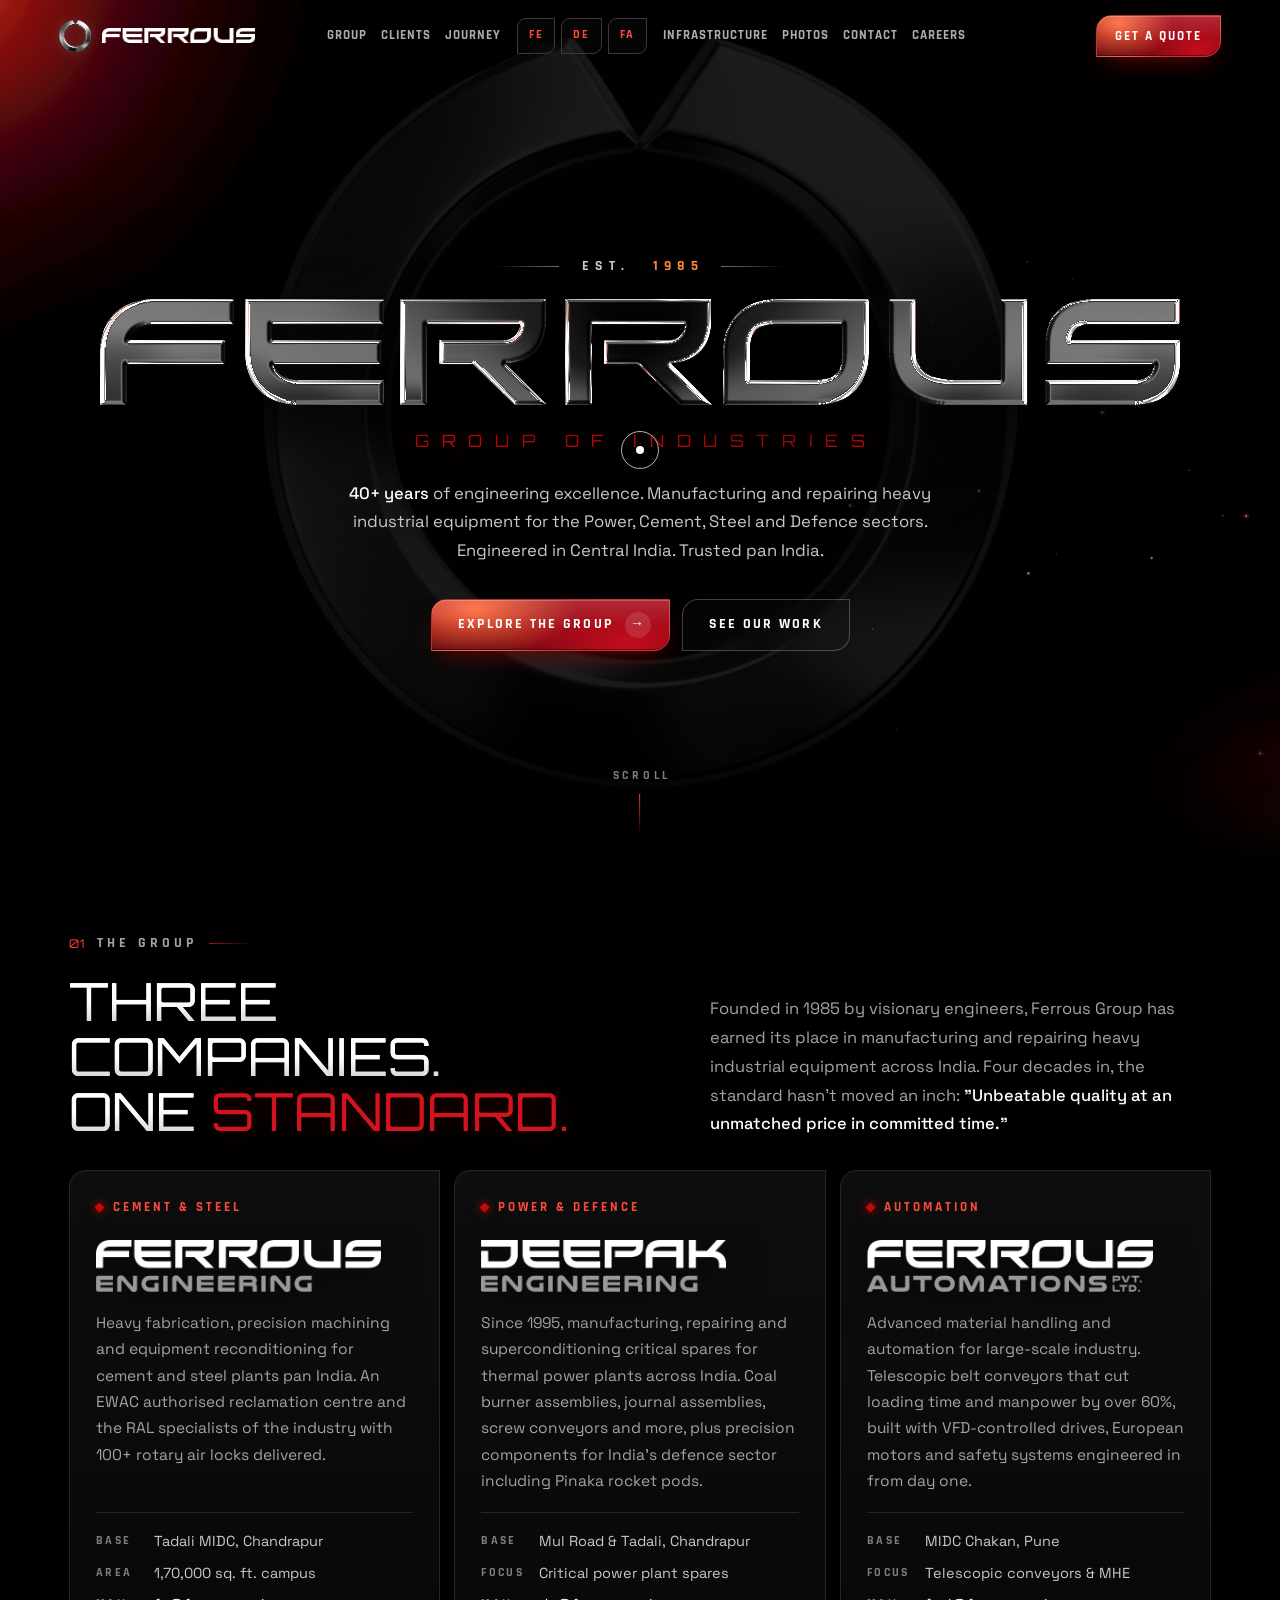
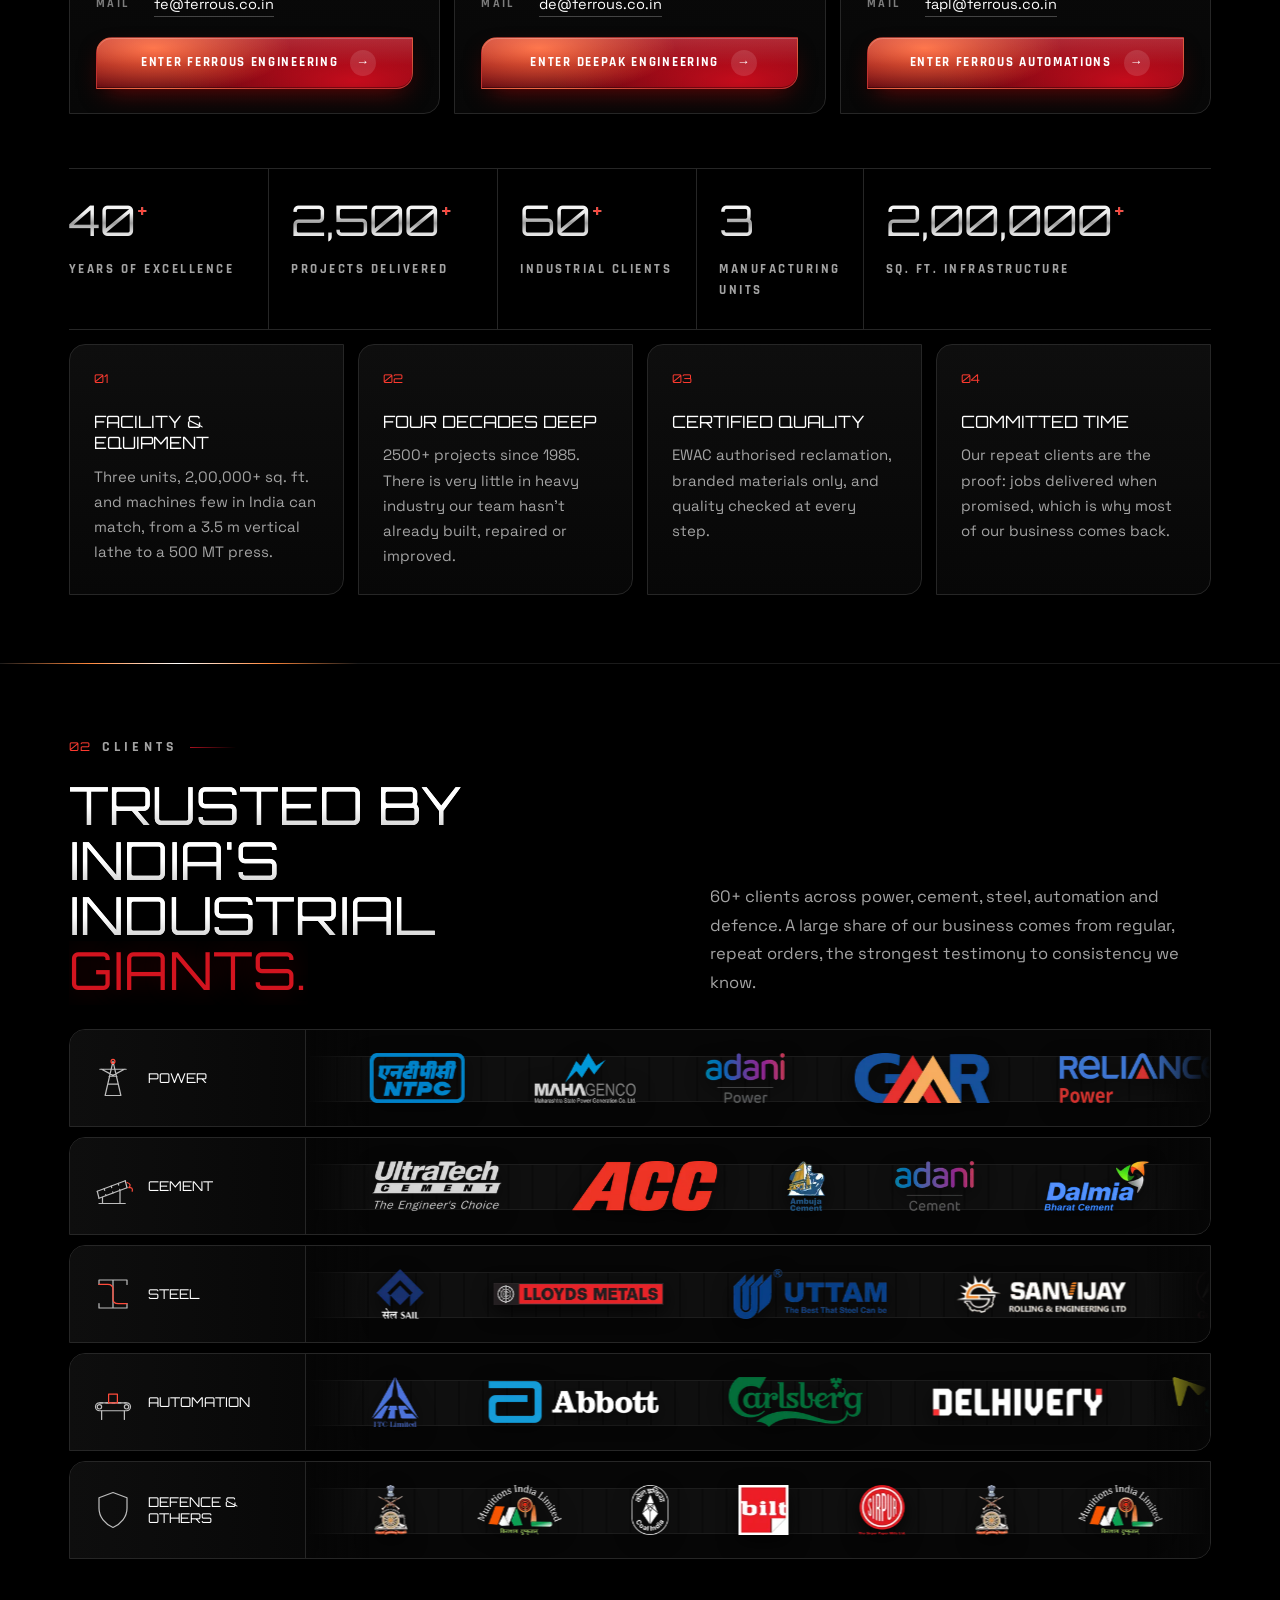
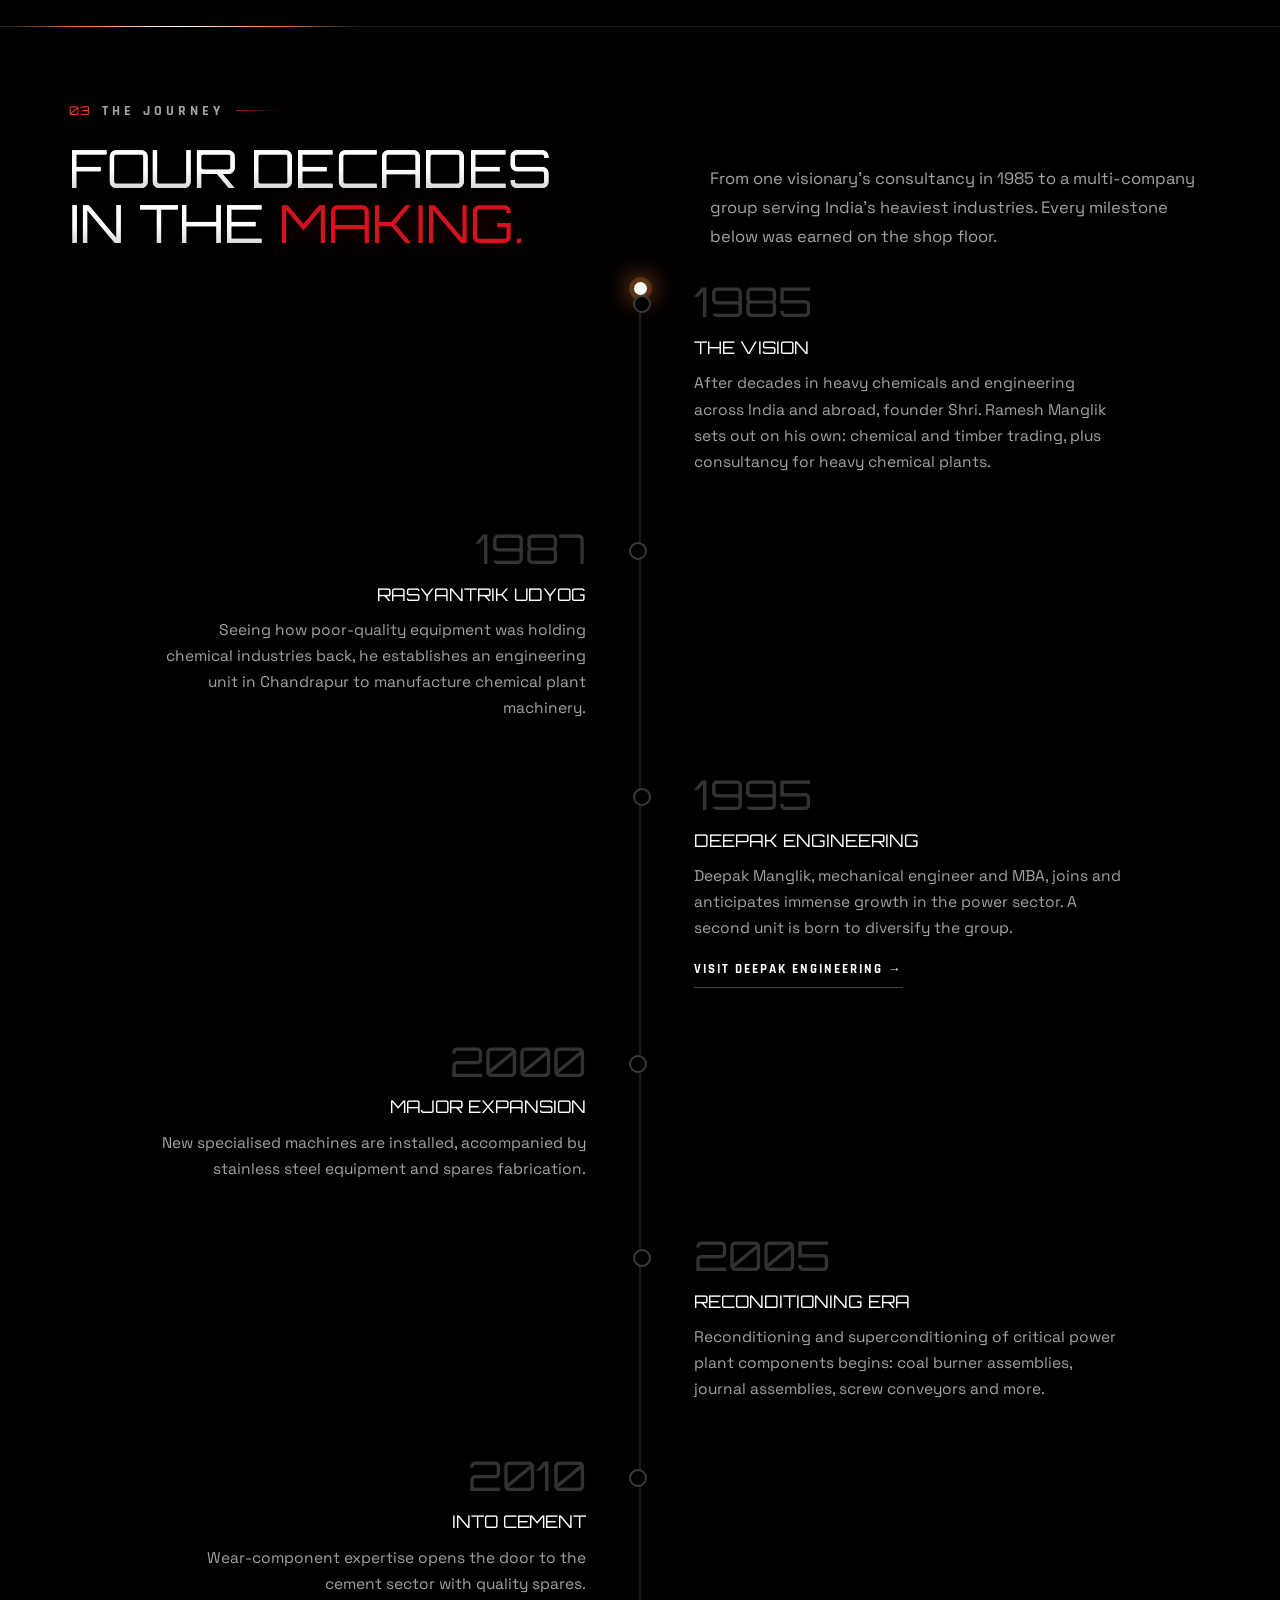
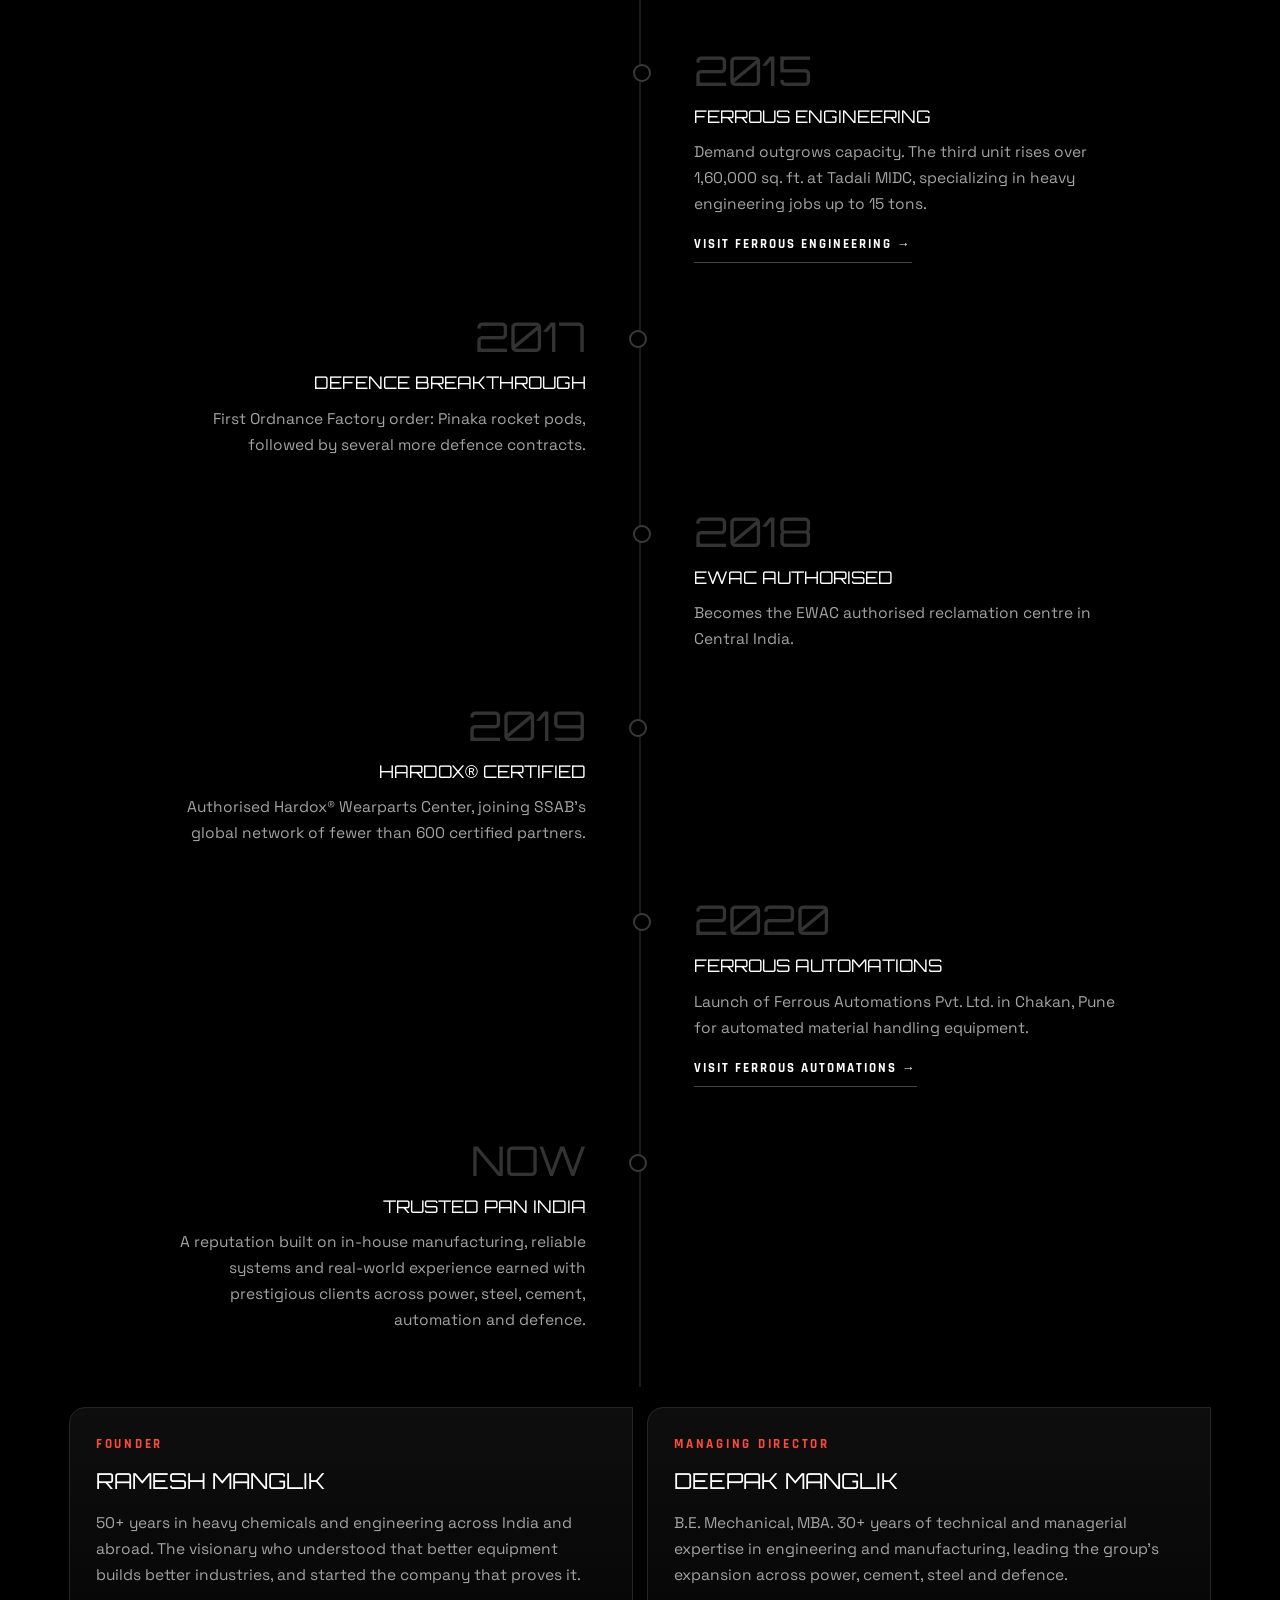
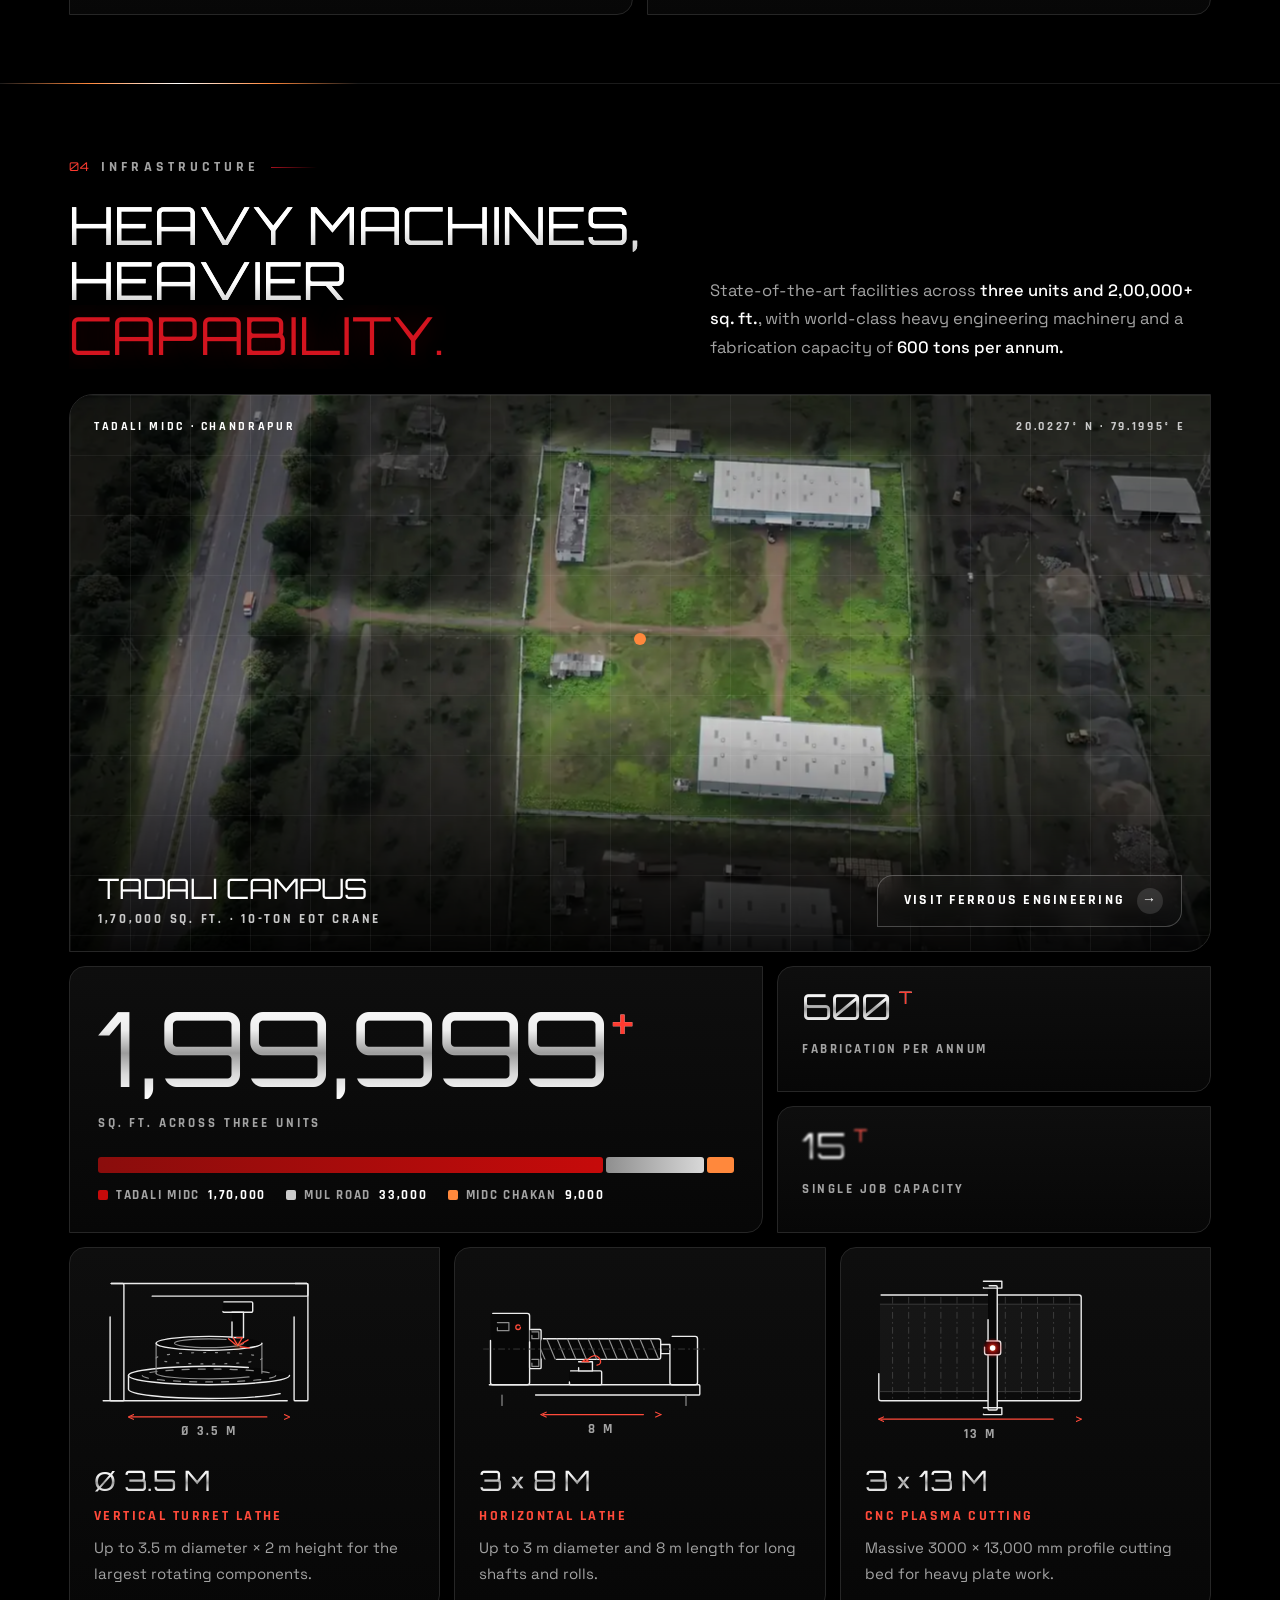
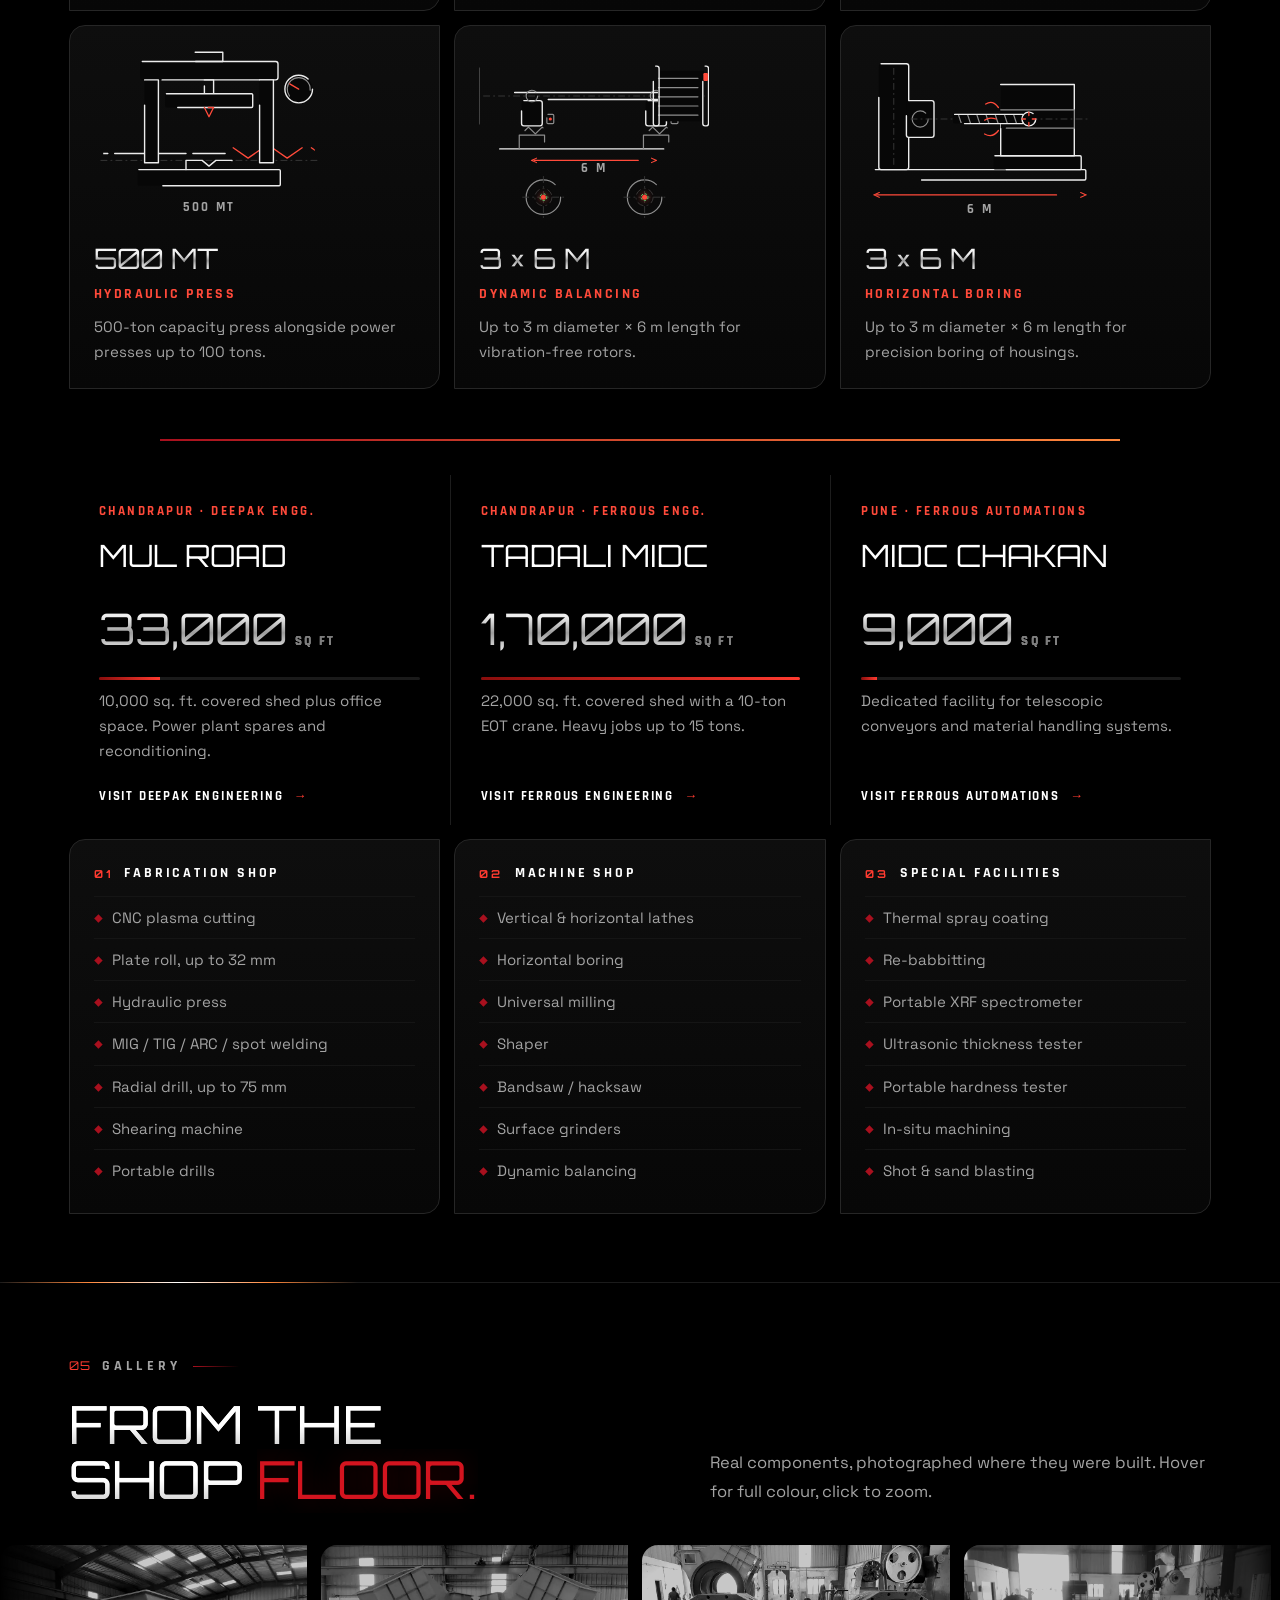
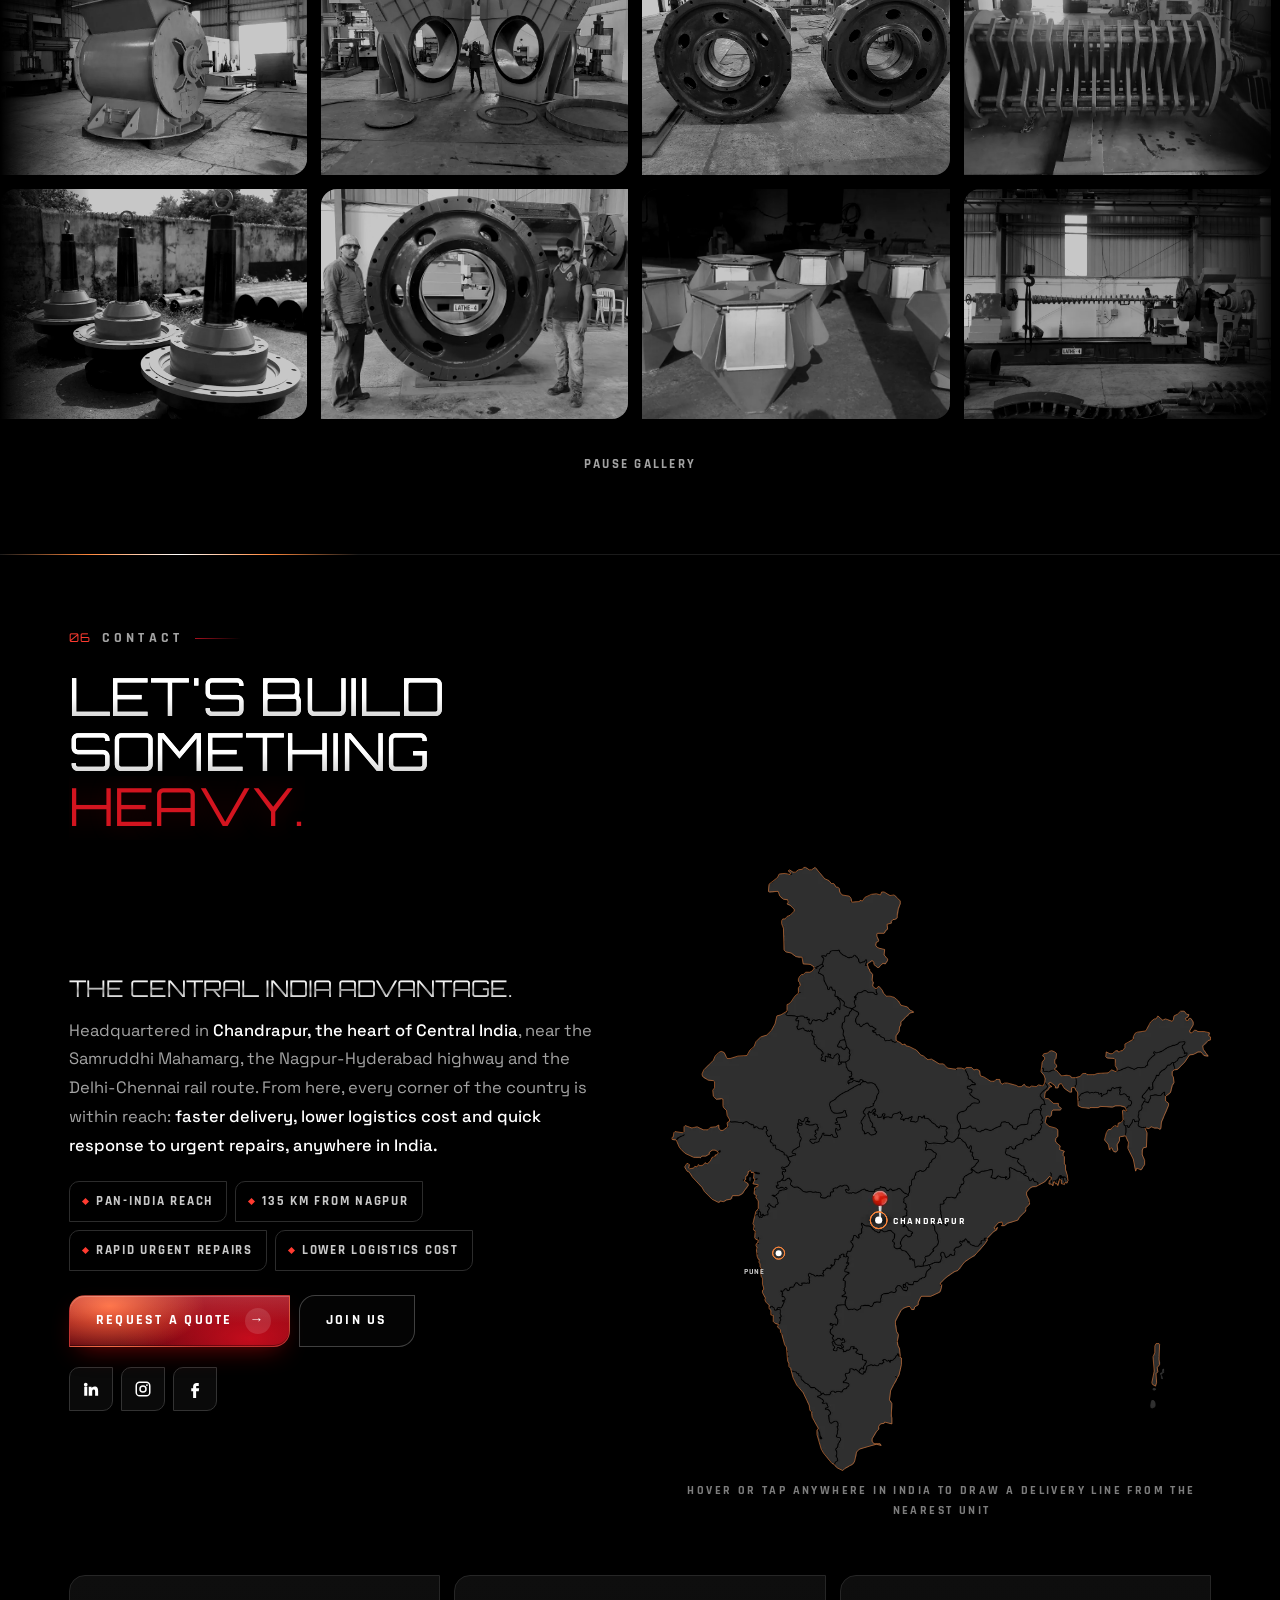
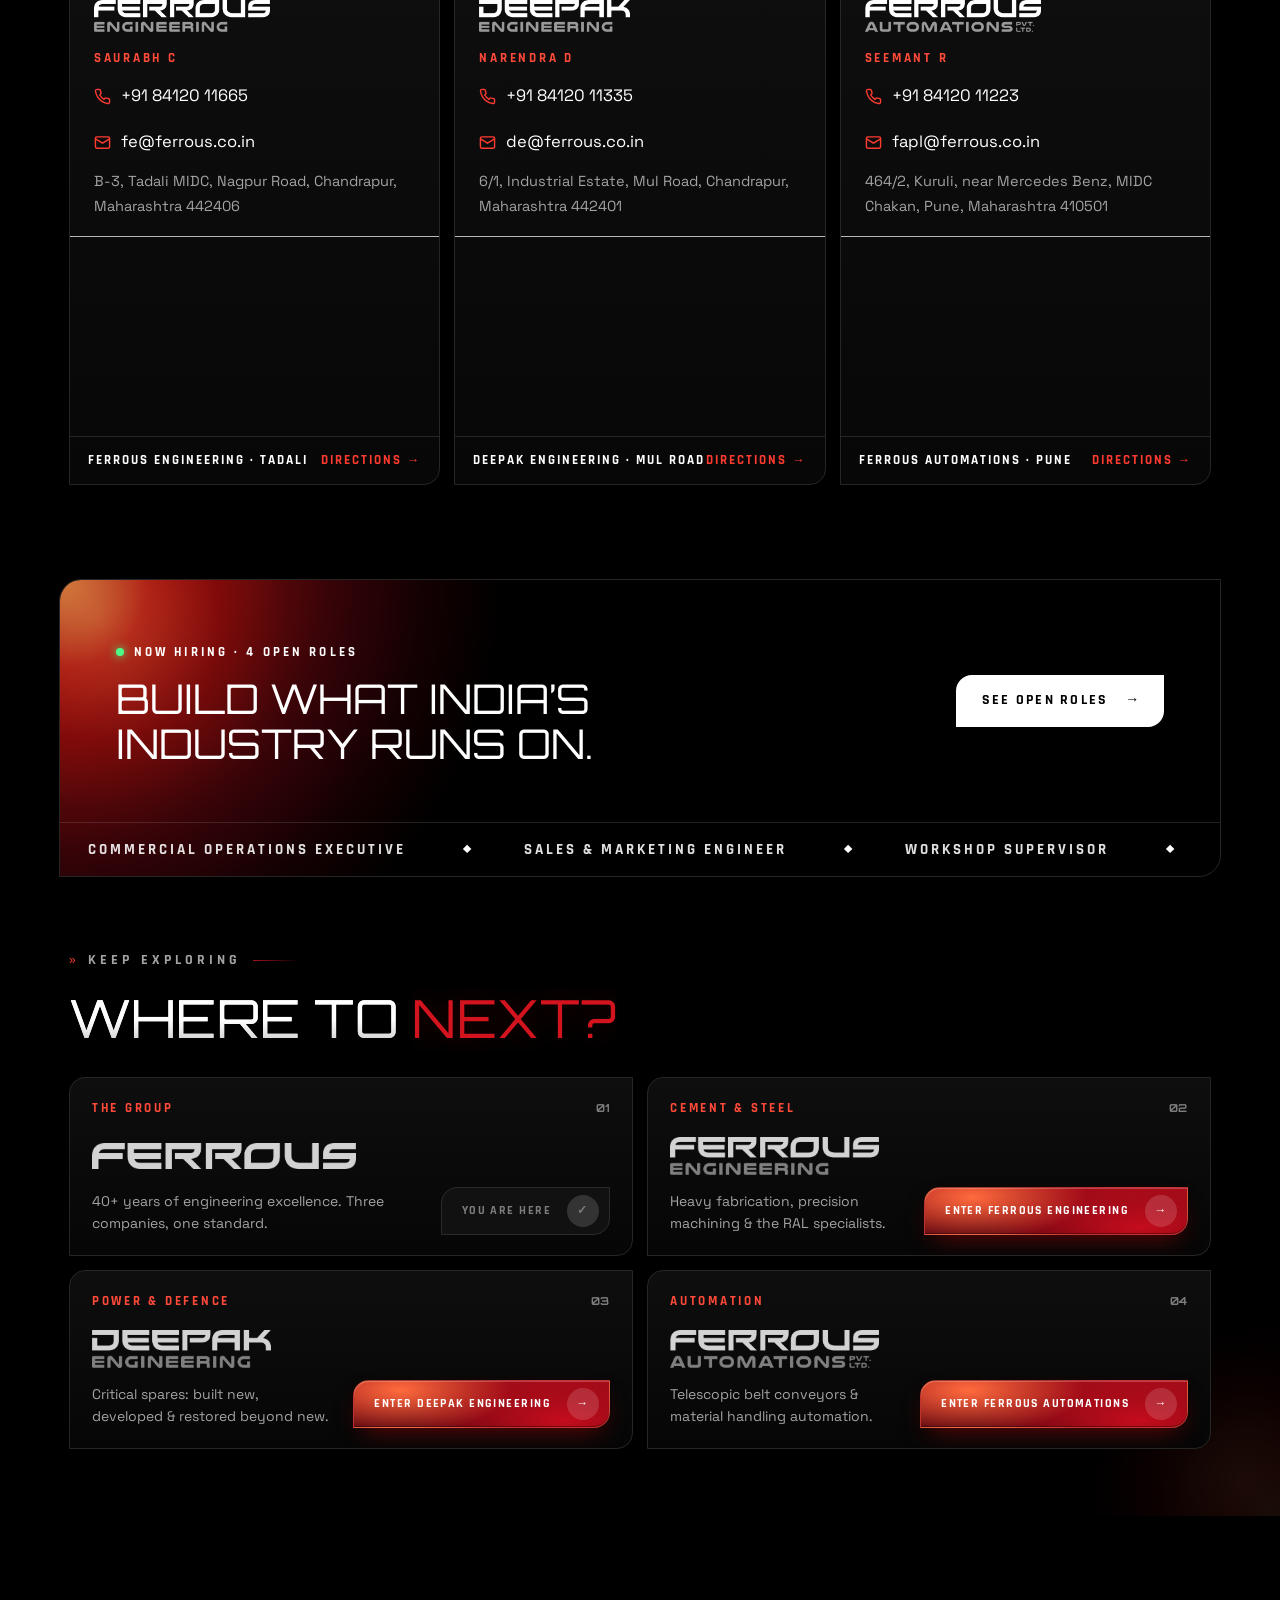
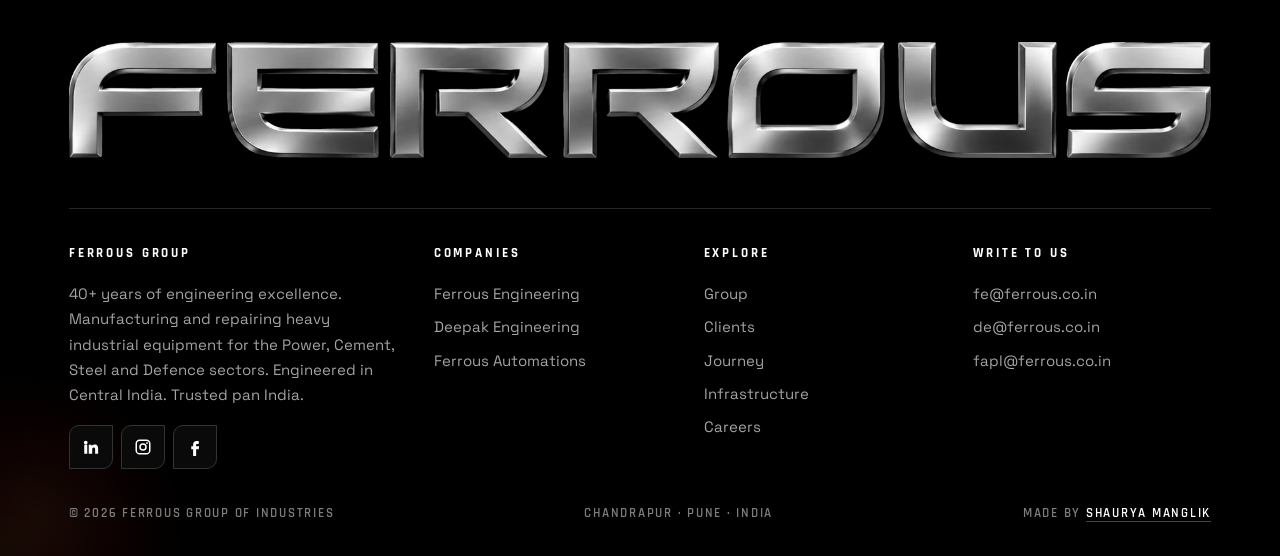
==== commit 1c579b42: "Ferrous site update 2026-11-12" ====
--- a/index.html
+++ b/index.html
@@ -29,18 +29,18 @@
 <script defer src="/_vercel/speed-insights/script.js"></script>
 <!-- CAREERS-CSS:START -->
 <!-- CAREERS-CSS:END -->
-<script>try{if(sessionStorage.getItem("pt")){sessionStorage.removeItem("pt");var H=document.documentElement,go=function(){if(!H.classList.contains("pt-hold"))return;H.classList.remove("pt-hold");H.classList.add("pt-in");setTimeout(function(){H.classList.remove("pt-in")},450)};H.classList.add("pt-hold");document.addEventListener("DOMContentLoaded",function(){requestAnimationFrame(go)});setTimeout(go,2500)}}catch(e){}</script><link rel="stylesheet" href="/assets/site/site.css?v=827197e9b8">
+<script>try{if(sessionStorage.getItem("pt")){sessionStorage.removeItem("pt");var H=document.documentElement,go=function(){if(!H.classList.contains("pt-hold"))return;H.classList.remove("pt-hold");H.classList.add("pt-in");setTimeout(function(){H.classList.remove("pt-in")},450)};H.classList.add("pt-hold");document.addEventListener("DOMContentLoaded",function(){requestAnimationFrame(go)});setTimeout(go,2500)}}catch(e){}</script><link rel="stylesheet" href="/assets/site/site.css?v=91a8969850">
 </head>
 <body>
 
 <a class="skip" href="#main">Skip to content</a><div class="prog" aria-hidden="true"></div>
 <header class="nav"><div class="wrap">
  <a class="brand" href="/" aria-label="Ferrous Group home"><img data-a="ringsm" class="r" alt=""><img data-a="word" class="w" alt="Ferrous"></a>
- <nav class="menu" aria-label="Main"><a class="ln" href="#group">Group</a><a class="ln" href="#clients">Clients</a><a class="ln" href="#journey">Journey</a>
+ <nav class="menu" aria-label="Main"><a class="ln" href="#group"><span class="rl"><i data-t="Group">Group</i></span></a><a class="ln" href="#clients"><span class="rl"><i data-t="Clients">Clients</i></span></a><a class="ln" href="#journey"><span class="rl"><i data-t="Journey">Journey</i></span></a>
   <div class="chips"><a class="chip" data-co="fe" href="/fe" aria-label="Ferrous Engineering"><b>FE</b><span class="x"><b>FE</b><span>Ferrous Engineering</span></span></a><a class="chip" data-co="de" href="/de" aria-label="Deepak Engineering"><b>DE</b><span class="x"><b>DE</b><span>Deepak Engineering</span></span></a><a class="chip" data-co="fapl" href="/fapl" aria-label="Ferrous Automations"><b>FA</b><span class="x"><b>FA</b><span>Ferrous Automations</span></span></a></div>
-  <a class="ln" href="#infrastructure">Infrastructure</a><a class="ln" href="#photos">Photos</a><a class="ln" href="#contact">Contact</a><a class="ln" href="/careers">Careers</a></nav>
- <a class="btn btn-p" href="#contact">Get a Quote</a>
- <button class="burger" aria-label="Menu" aria-expanded="false" aria-controls="mnav"><i></i></button>
+  <a class="ln" href="#infrastructure"><span class="rl"><i data-t="Infrastructure">Infrastructure</i></span></a><a class="ln" href="#photos"><span class="rl"><i data-t="Photos">Photos</i></span></a><a class="ln" href="#contact"><span class="rl"><i data-t="Contact">Contact</i></span></a><a class="ln" href="/careers"><span class="rl"><i data-t="Careers">Careers</i></span></a></nav>
+ <a class="btn btn-p" href="#contact"><span><span class="gq">Get a </span>Quote</span></a>
+ <button class="burger" type="button" aria-label="Menu" aria-expanded="false" aria-controls="mnav"><i></i></button>
 </div></header>
 <div class="mnav" id="mnav"><div class="heat"></div>
  <div class="lab" style="margin-bottom:14px"><span class="idx">»</span> Our Companies</div>
@@ -163,6 +163,6 @@
 document.querySelectorAll('img[data-cl]').forEach(function(i){i.src=window.__CL[+i.dataset.cl];});document.querySelectorAll('img[data-g]').forEach(function(i){i.src=window.__G[+i.dataset.g];});document.querySelectorAll('[data-gi]').forEach(function(f){f.dataset.full=window.__G[+f.dataset.gi];});
 document.querySelectorAll('[data-m]').forEach(function(m){m.style.setProperty('--m','url('+A[m.dataset.m]+')');});})();</script>
 <script>window.__R=["/assets/site/img/dabd0fdbf95242.webp", "/assets/site/img/98ec6f3bf334b9.webp", "/assets/site/img/d82078b897af1f.webp", "/assets/site/img/3d71ea5ba46477.webp", "/assets/site/img/f413929962d069.webp", "/assets/site/img/b8cf9d554adab7.webp", "/assets/site/img/eb4bf6e9524437.webp", "/assets/site/img/c27e6534467263.webp", "/assets/site/img/b528bb23eabfaf.webp", "/assets/site/img/f98702634bd4d6.webp", "/assets/site/img/1ad751b19c6e71.webp", "/assets/site/img/4e04939aa04cfc.webp", "/assets/site/img/612337037a81be.webp", "/assets/site/img/8014e3dd6735b7.webp", "/assets/site/img/4b21bc7bd7aafb.webp", "/assets/site/img/8ca7ba87e07caf.webp", "/assets/site/img/93ef8baf9ea5d5.webp", "/assets/site/img/43412ec35dffa9.webp", "/assets/site/img/9560dbfe8303b5.webp", "/assets/site/img/b606e7989e6039.webp", "/assets/site/img/b5e572cb64174c.webp", "/assets/site/img/244f804dc9e3ea.webp", "/assets/site/img/4de9be0cd5111a.webp", "/assets/site/img/72bd40621f83b4.webp", "/assets/site/img/593d5e07e2871d.webp", "/assets/site/img/6465177626157a.webp", "/assets/site/img/bbe5713fa448d2.webp", "/assets/site/img/83f14a4ef40ad6.webp", "/assets/site/img/e7642e928d393f.webp", "/assets/site/img/1ab807230f59aa.webp", "/assets/site/img/66659fc019dce0.webp", "/assets/site/img/0cbd82dc994d5d.webp", "/assets/site/img/8951806ebae0ca.webp", "/assets/site/img/bbf7561c59ec4d.webp", "/assets/site/img/c4b77a41679b09.webp"];document.querySelectorAll("img[data-r]").forEach(function(i){i.src=window.__R[+i.dataset.r]});</script>
-<script src="/assets/site/site.js?v=827197e9b8"></script>
+<script src="/assets/site/site.js?v=91a8969850"></script>
 </body>
 </html>
--- a/assets/site/site.css
+++ b/assets/site/site.css
@@ -87,8 +87,8 @@
 .brand .w{height:15px;width:auto}
 .menu{display:flex;align-items:center;gap:2px;margin-left:auto}
 .menu a.ln{font-family:var(--data);font-weight:700;font-size:13.5px;letter-spacing:.17em;text-transform:uppercase;color:var(--t2);padding:9px 11px;border-radius:8px;position:relative;transition:color .3s}
-.menu a.ln::after{content:'';position:absolute;left:11px;right:11px;bottom:3px;height:1px;background:var(--hot);transform:scaleX(0);transform-origin:0 50%;transition:transform .45s var(--ease)}
-.menu a.ln:hover{color:#fff}.menu a.ln:hover::after{transform:scaleX(1)}
+.menu a.ln::after,.menu a.ln::before{display:none!important}   /* no underline, no dot: the roll-over label is the effect */
+.menu a.ln:hover{color:#fff}
 .chips{display:flex;gap:6px;margin:0 8px}
 .chip{position:relative;height:36px;min-width:42px;display:flex;align-items:center;border:1px solid #3a3a3a;border-radius:9px 0 9px 0;font-family:var(--data);font-weight:700;
   font-size:12px;letter-spacing:.14em;color:#ff4a3a;background:rgba(255,255,255,.02)}
@@ -107,29 +107,30 @@
 body.mopen .burger i{background:transparent}
 body.mopen .burger i::before{top:0;transform:rotate(45deg)}
 body.mopen .burger i::after{top:0;right:0;transform:rotate(-45deg)}
-/* mobile menu: circular reveal, heat, staggered company plates */
-.mnav{position:fixed;inset:0;z-index:240;background:#000;overflow:auto;padding:calc(var(--nav) + 22px) var(--pad) 34px;
-  clip-path:circle(0 at calc(100% - 46px) 36px);transition:clip-path .8s var(--ease2);visibility:hidden}
-body.mopen .mnav{clip-path:circle(150% at calc(100% - 46px) 36px);visibility:visible}
+/* phone menu: a plain fade. Items are visible by default; animations only decorate the opening, so nothing can get stuck hidden */
+.mnav{position:fixed;inset:0;z-index:240;background:#000;overflow-y:auto;overscroll-behavior:contain;-webkit-overflow-scrolling:touch;
+  padding:calc(var(--nav) + 22px) var(--pad) calc(34px + env(safe-area-inset-bottom,0px));
+  opacity:0;visibility:hidden;pointer-events:none;transition:opacity .22s ease,visibility 0s .22s}
+body.mopen .mnav{opacity:1;visibility:visible;pointer-events:auto;transition:opacity .2s ease,visibility 0s}
 .mnav .heat{opacity:.55}
 .mnav .mc{display:grid;gap:10px}
-.mnav .mc a{position:relative;display:flex;align-items:center;justify-content:space-between;gap:12px;padding:18px 18px 16px;border:1px solid #2c2c2c;border-radius:var(--cut);
-  background:rgba(10,10,10,.75);backdrop-filter:blur(8px);opacity:0;transform:translateX(40px);transition:opacity .6s var(--ease),transform .7s var(--ease)}
+.mnav .mc a{position:relative;display:flex;align-items:center;justify-content:space-between;gap:12px;padding:18px 18px 16px;border:1px solid #2c2c2c;border-radius:var(--cut);background:#0b0b0b}
 .mnav .mc a img{height:30px;width:auto}
 .mnav .mc a small{display:block;margin-top:8px;font-family:var(--data);font-weight:700;font-size:11.5px;letter-spacing:.2em;text-transform:uppercase;color:#ff4a3a}
 .mnav .mc a .go{width:40px;height:40px;border-radius:50%;border:1px solid #444;display:grid;place-items:center;color:#fff;flex-shrink:0}
 .mnav .ml{margin-top:26px;display:grid;grid-template-columns:1fr 1fr;gap:0 18px}
-.mnav .ml a{display:flex;gap:10px;align-items:baseline;padding:13px 0;border-bottom:1px solid #1d1d1d;font-family:var(--nul);font-size:17px;text-transform:uppercase;color:#fff;
-  opacity:0;transform:translateY(16px);transition:opacity .6s var(--ease),transform .7s var(--ease)}
+.mnav .ml a{display:flex;gap:10px;align-items:baseline;min-height:48px;padding:13px 0;border-bottom:1px solid #1d1d1d;font-family:var(--nul);font-size:17px;text-transform:uppercase;color:#fff}
 .mnav .ml a i{font-style:normal;font-size:11px;color:#ff4a3a}
-.mnav .qa{display:grid;grid-template-columns:repeat(3,1fr);gap:10px;margin-top:26px;opacity:0;transition:opacity .6s .5s}
-.mnav .qa a{display:flex;flex-direction:column;align-items:center;gap:8px;padding:16px 8px;border:1px solid #2c2c2c;border-radius:var(--cut-s);font-family:var(--data);font-weight:700;
+.mnav .qa{display:grid;grid-template-columns:repeat(3,1fr);gap:10px;margin-top:26px}
+.mnav .qa a{display:flex;flex-direction:column;align-items:center;gap:8px;min-height:64px;padding:16px 8px;border:1px solid #2c2c2c;border-radius:var(--cut-s);font-family:var(--data);font-weight:700;
   font-size:12px;letter-spacing:.16em;text-transform:uppercase;color:#fff}
 .mnav .qa svg{color:#ff4a3a}
-body.mopen .mnav .mc a,body.mopen .mnav .ml a{opacity:1;transform:none}
-body.mopen .mnav .qa{opacity:1}
-.mnav .mc a:nth-child(2){transition-delay:.08s}.mnav .mc a:nth-child(3){transition-delay:.16s}
-.mnav .ml a:nth-child(n){transition-delay:calc(.2s + var(--k)*40ms)}
+body.mopen .mnav .mc a{animation:mnIn .5s cubic-bezier(.22,1,.36,1) backwards}
+body.mopen .mnav .mc a:nth-child(2){animation-delay:.06s}body.mopen .mnav .mc a:nth-child(3){animation-delay:.12s}
+body.mopen .mnav .ml a{animation:mnIn .5s cubic-bezier(.22,1,.36,1) backwards;animation-delay:calc(.14s + var(--k) * 35ms)}
+body.mopen .mnav .qa{animation:mnFade .45s ease .4s backwards}
+@keyframes mnIn{from{opacity:0;transform:translateY(14px)}}
+@keyframes mnFade{from{opacity:0}}
 
 /* ============ HEAT: brand corner light, breathing, with a drifting hot spot ============ */
 .heat{position:absolute;inset:0;z-index:-3;pointer-events:none;overflow:hidden}
@@ -2052,7 +2053,7 @@
 /* ============================== v19: fixes ============================== */
 .sec,.k-sec{content-visibility:visible!important}
 section[id],[id].k-sec,.cr-hero{scroll-margin-top:calc(var(--nav,72px) + 14px)}
-html:has(body.lock),body.lock{overflow:hidden!important}
+body.lock{overflow:hidden!important}
 /* menu: a glass highlight slides behind the hovered link and rests on your section */
 .nav .menu a.ln{position:relative;z-index:1}
 .menu-ind{top:50%;bottom:auto!important;height:34px;border-radius:10px 0 10px 0;z-index:0;
@@ -2104,4 +2105,33 @@
   .go,.ti a.go{min-height:44px;display:inline-flex;align-items:center}
   .wall-f button,.k-m{min-height:44px}
 }
+
+/* ============================== v20: menus + phone usability ============================== */
+/* desktop menu: labels roll over to a warm-white copy while the rest of the menu steps back; the section you are in glows */
+.nav .menu a.ln{color:rgba(255,255,255,.68);transition:color .35s ease,opacity .4s ease,text-shadow .4s ease}
+.menu a.ln .rl{display:block;overflow:hidden;height:1.35em;line-height:1.35}
+.menu a.ln .rl i{display:block;position:relative;font-style:normal;transition:transform .55s cubic-bezier(.22,1,.36,1)}
+.menu a.ln .rl i::after{content:attr(data-t);position:absolute;left:0;top:100%;white-space:nowrap;background:linear-gradient(180deg,#fff 25%,#ffb996);-webkit-background-clip:text;background-clip:text;-webkit-text-fill-color:transparent}
+.menu a.ln:hover .rl i,.menu a.ln:focus-visible .rl i{transform:translateY(-100%)}
+.menu:hover a.ln:not(:hover):not(:focus-visible){opacity:.36}
+.menu a.ln.on{color:#fff;text-shadow:0 0 22px rgba(255,120,70,.6)}
+.menu a.ln:focus-visible{outline:1px solid rgba(255,255,255,.55);outline-offset:3px;border-radius:6px}
+.menu-ind{display:none!important}
+/* phone usability */
+a,button,[role=button],.k-m,.chip{-webkit-tap-highlight-color:transparent;touch-action:manipulation}
+@media (max-width:820px){
+  .nav>.wrap>.btn{display:inline-flex;margin-left:auto;margin-right:10px;min-height:42px;padding:0 16px;font-size:11.5px;letter-spacing:.12em}
+  .nav>.wrap>.btn .gq,.nav>.wrap>.btn .ar{display:none}
+  .burger{margin-left:0;flex-shrink:0}
+  .nav .brand{min-width:0}
+}
+@media (max-width:820px){
+  .nav .brand{gap:9px}
+  .nav .brand .r{width:28px;height:28px}
+  .nav .brand .w{height:12px}
+  .nav>.wrap>.btn{flex-shrink:0;white-space:nowrap}
+}
+@media (max-width:349px){.nav>.wrap>.btn{display:none}.burger{margin-left:auto}}
+@media (max-width:820px){.nav .wrap{gap:10px}.nav>.wrap>.btn{margin-right:0}}
+@media (max-width:359px){.nav>.wrap>.btn{display:none}.burger{margin-left:auto}}
 .cp .shot .cap{display:block}.cp .brand{display:block}.cp .contact-grid .con{display:block}.mapx .comet{opacity:0;transition:opacity .8s}.mapx.live .comet{opacity:1}.yr-big .nw{position:absolute;left:0;top:0;opacity:0;background:var(--steelg);-webkit-background-clip:text;background-clip:text;-webkit-text-fill-color:transparent;transition:opacity .4s}.yr-big.now .d{opacity:0}.yr-big.now .nw{opacity:1}.yr-big .d{transition:opacity .4s}
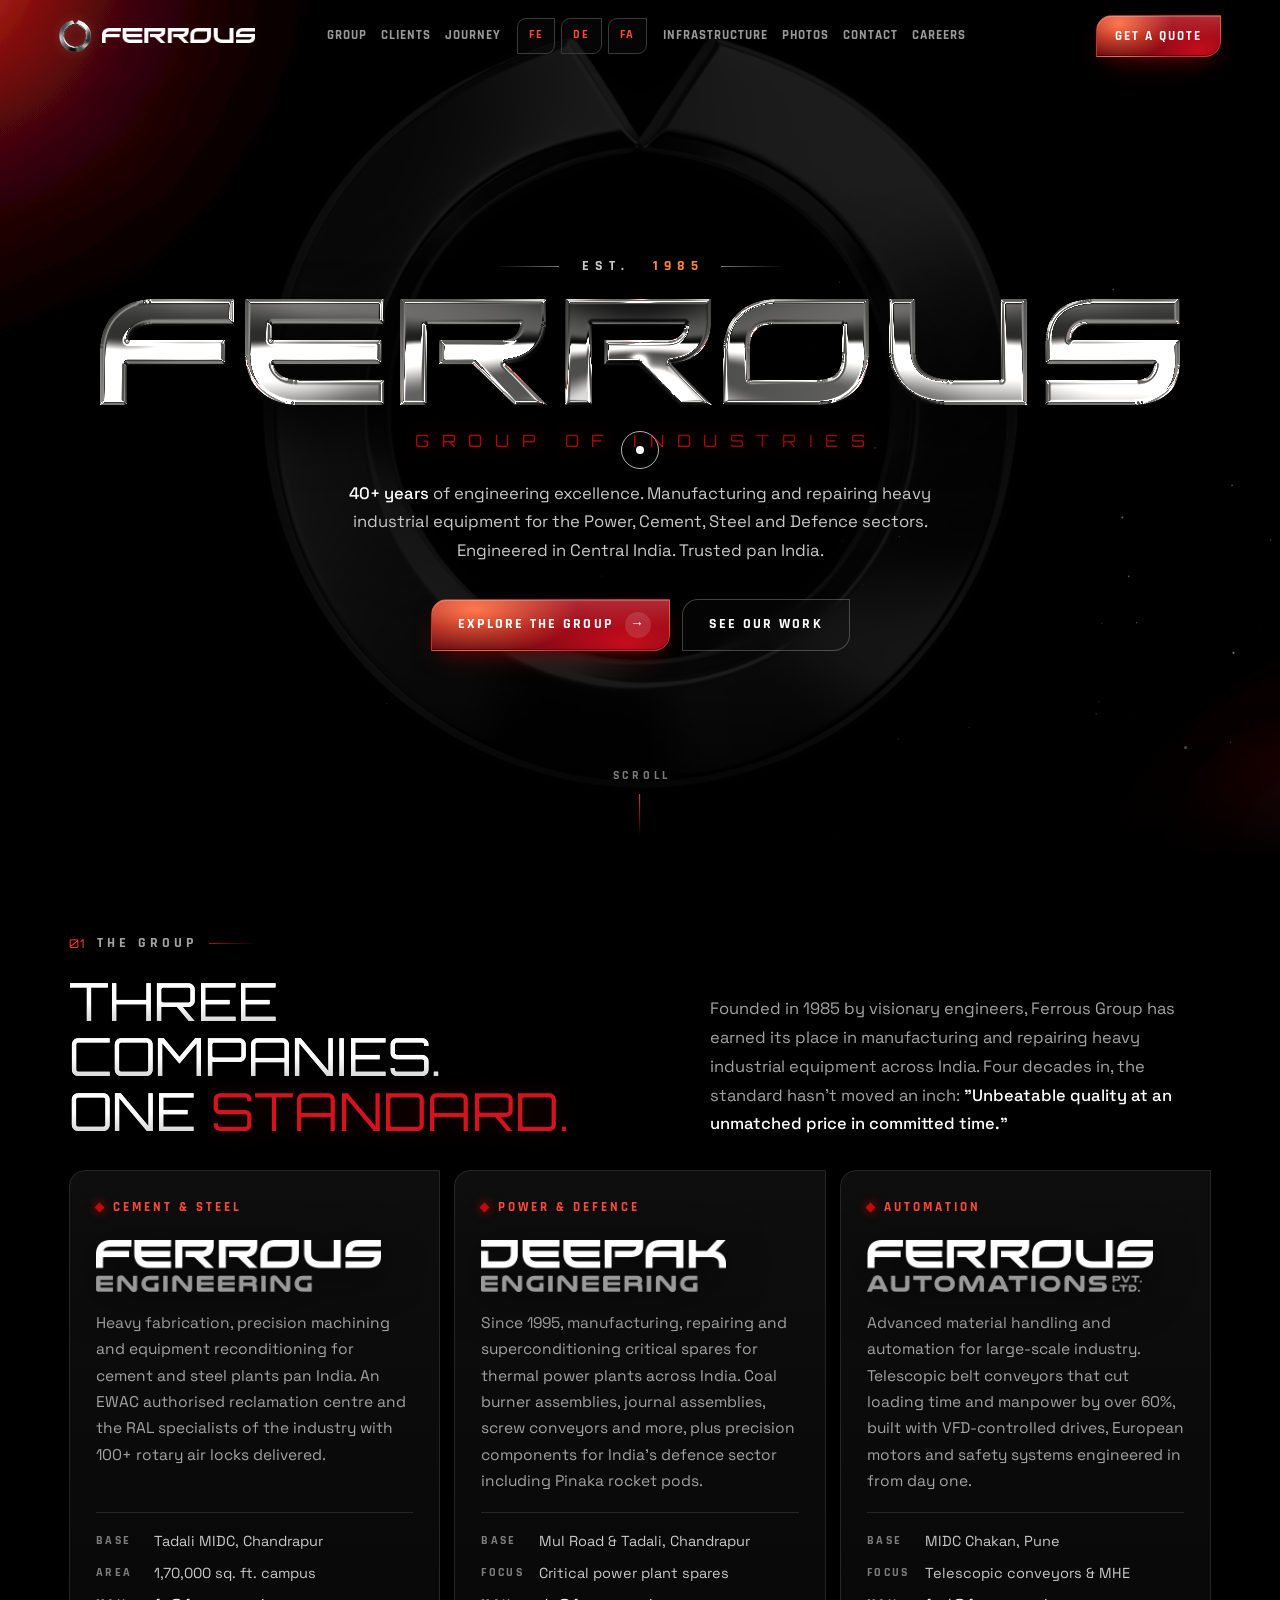
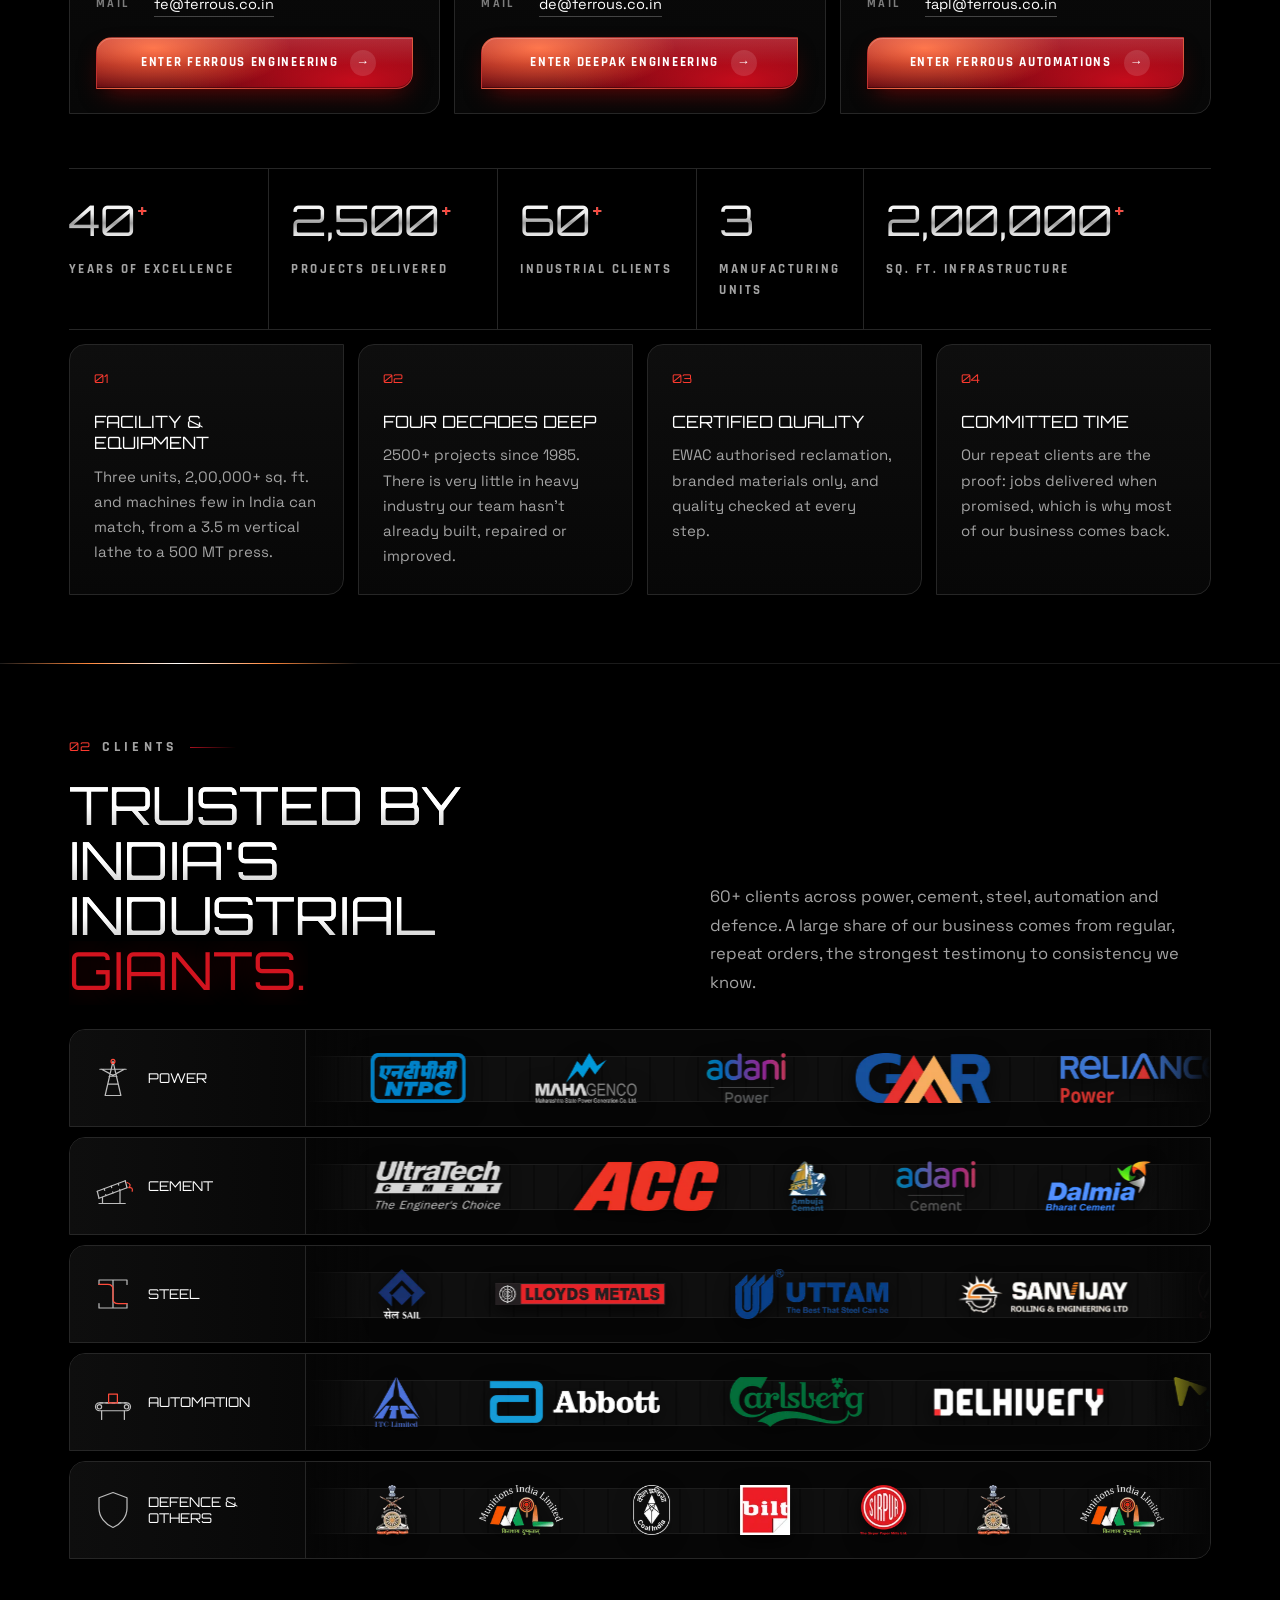
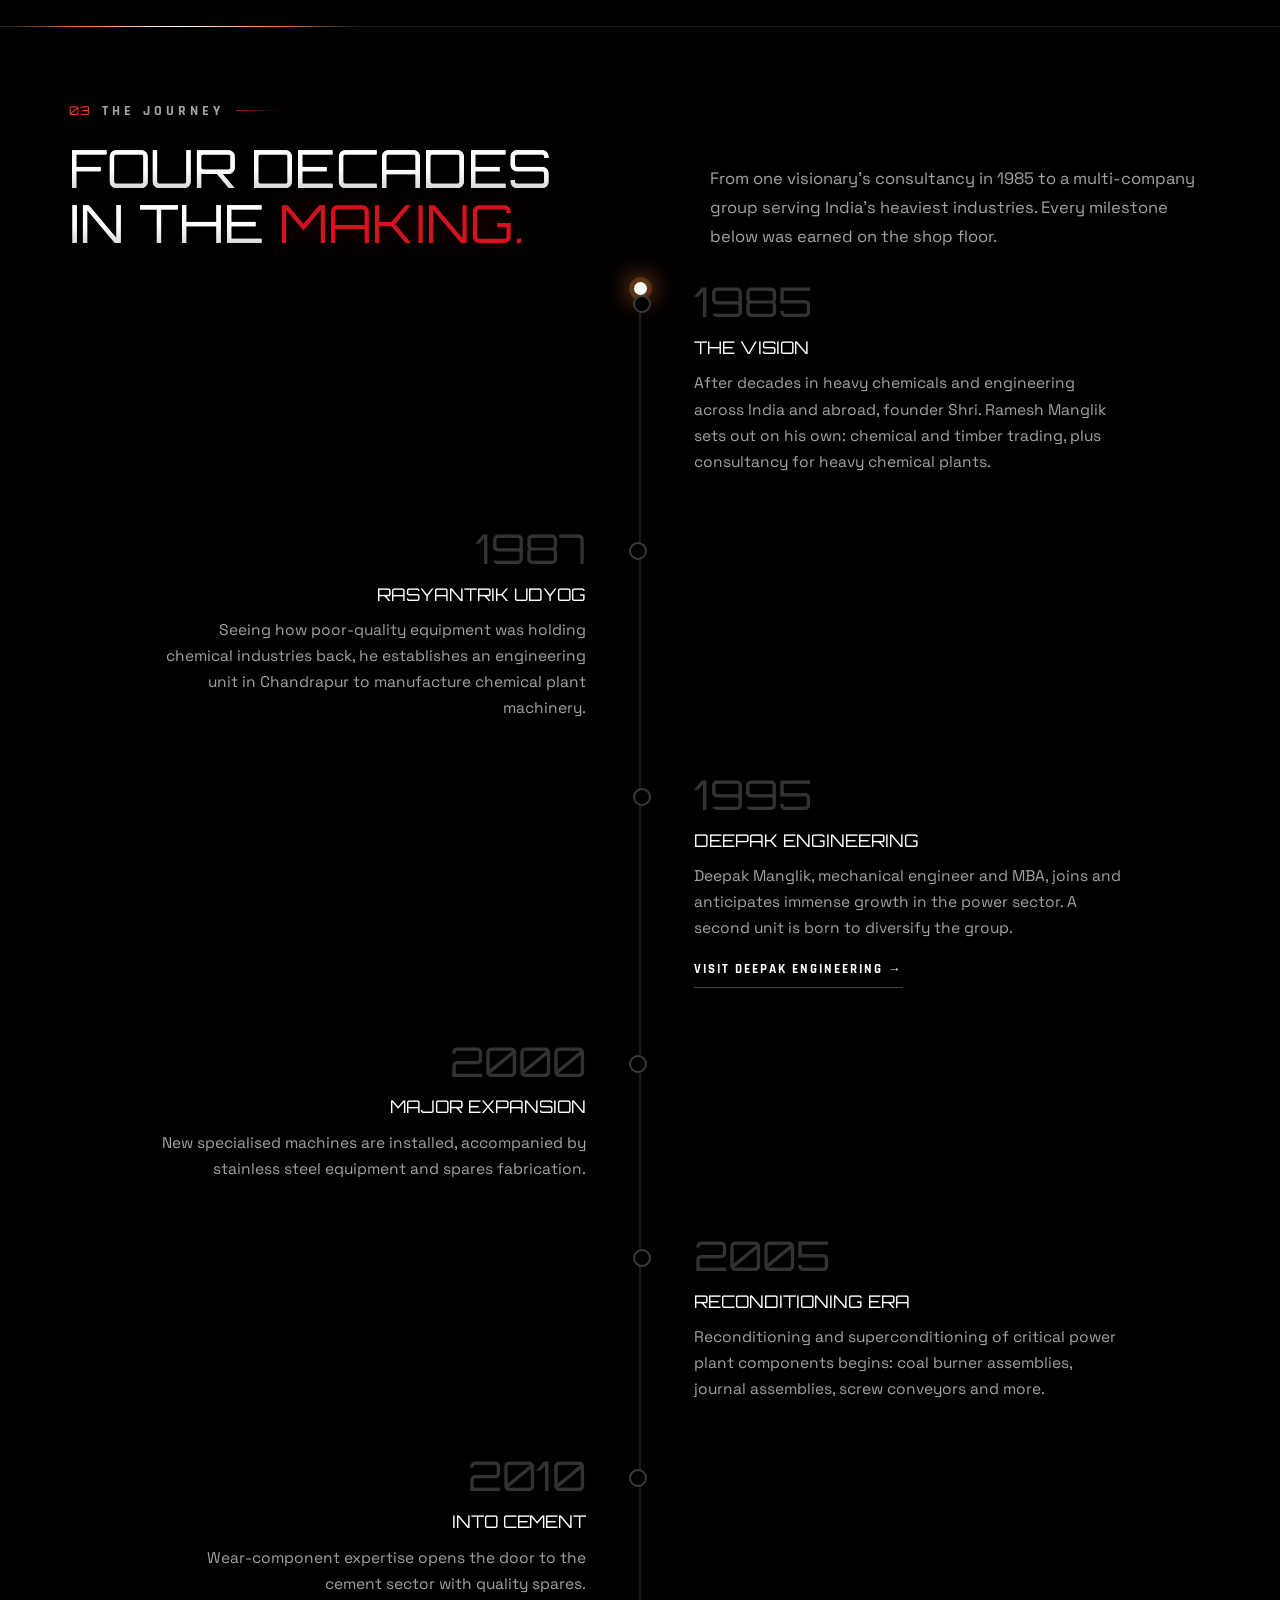
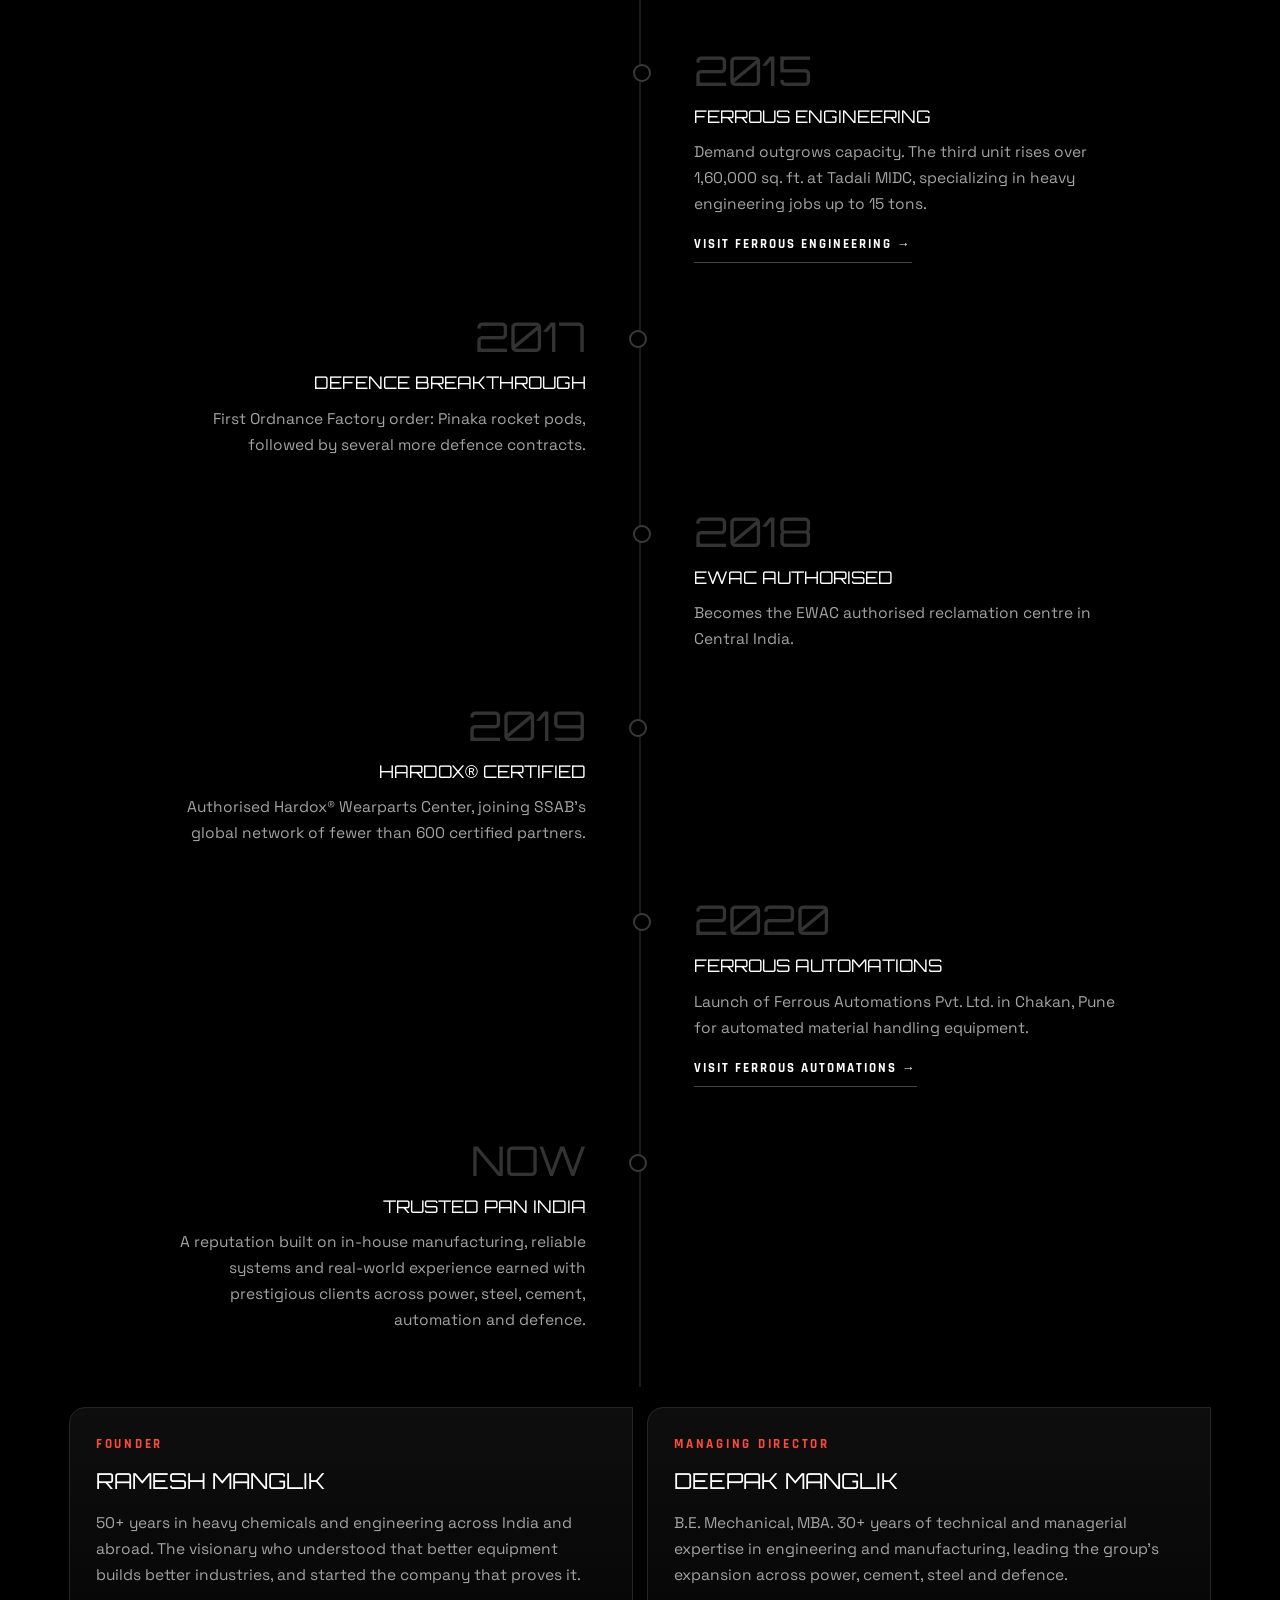
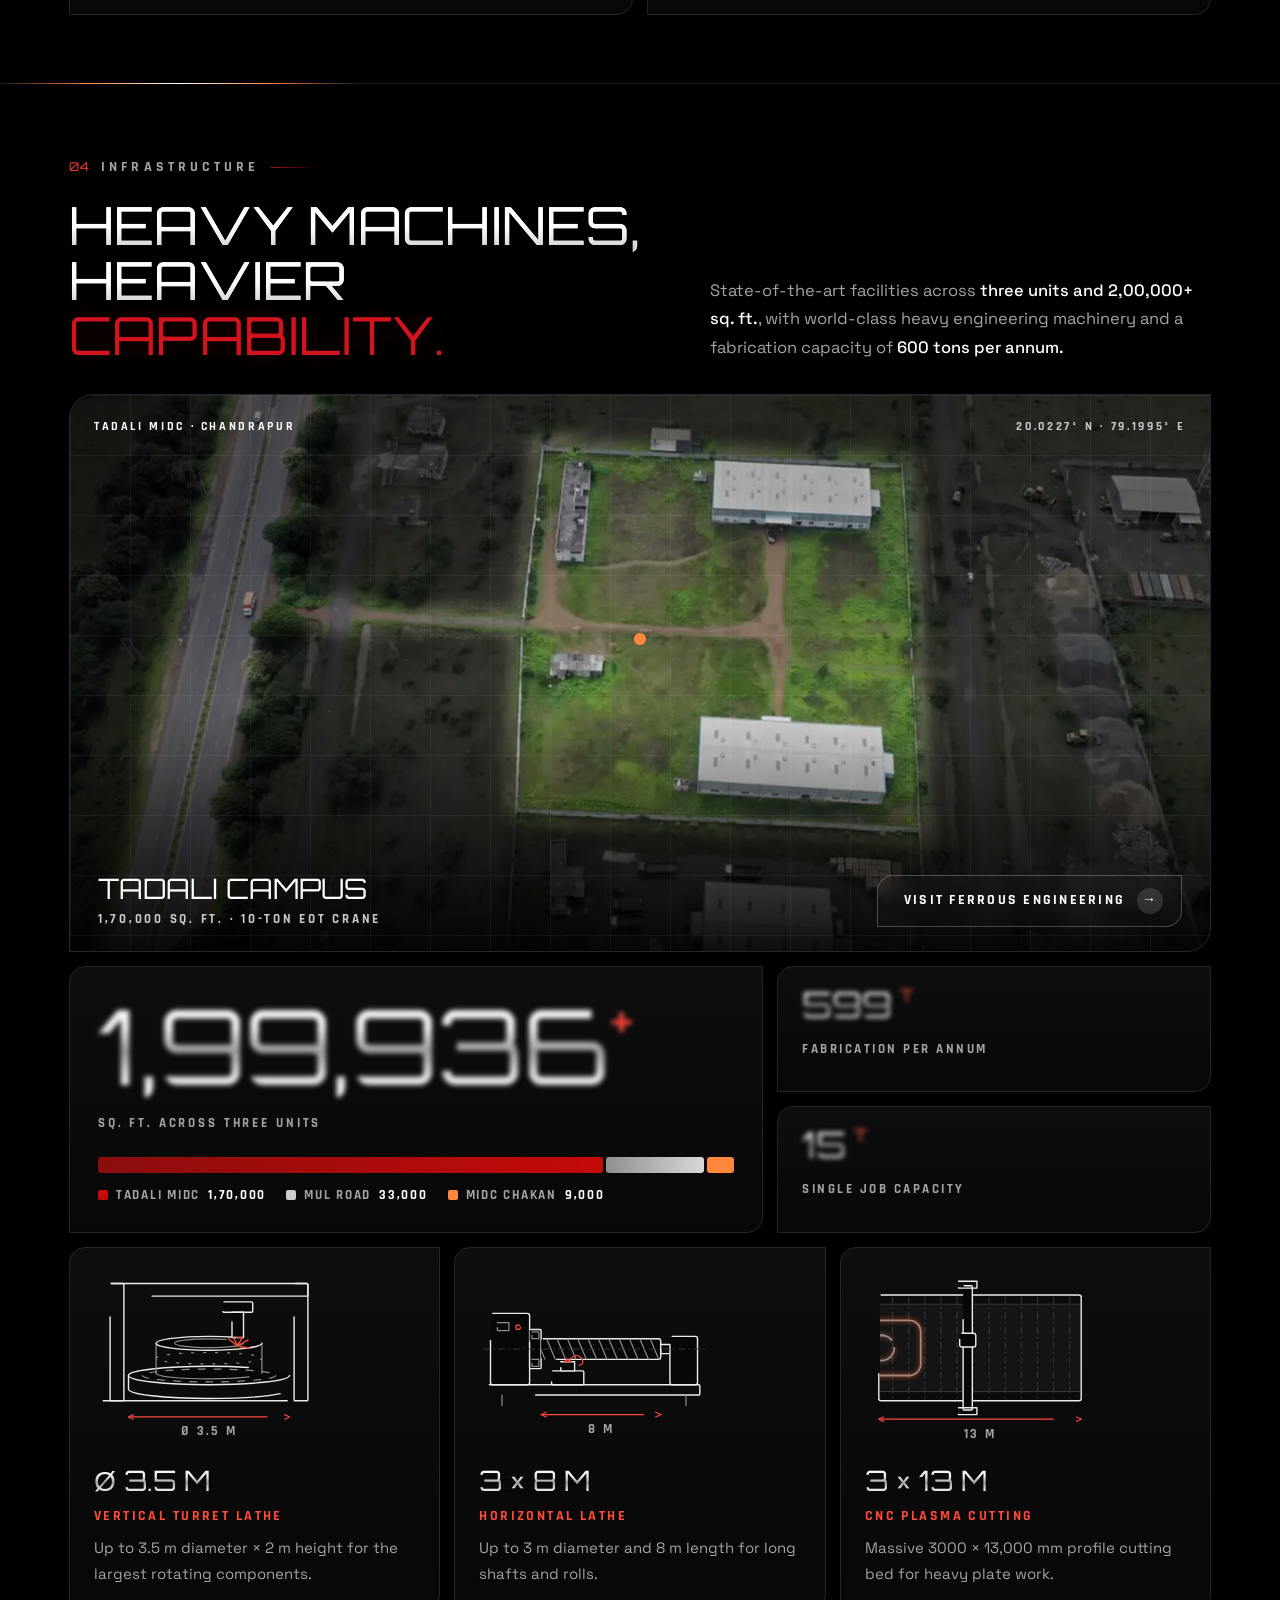
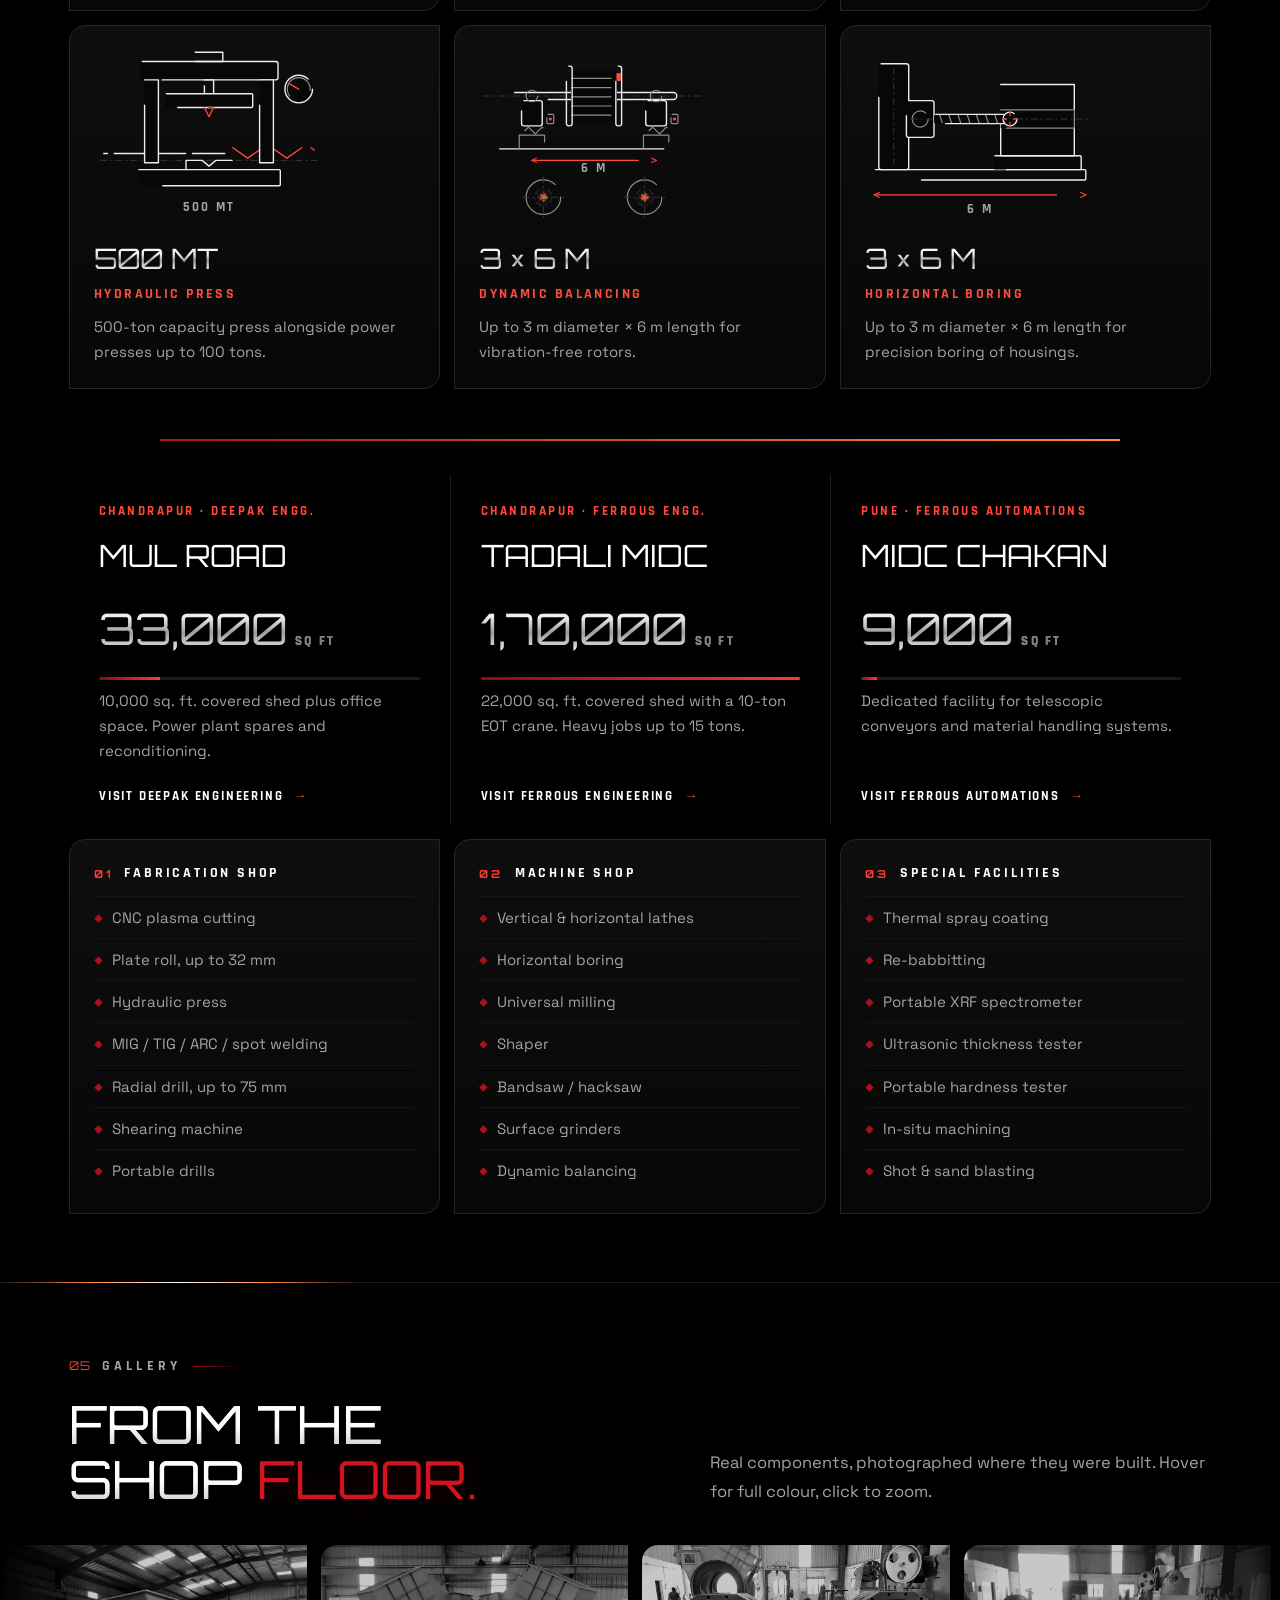
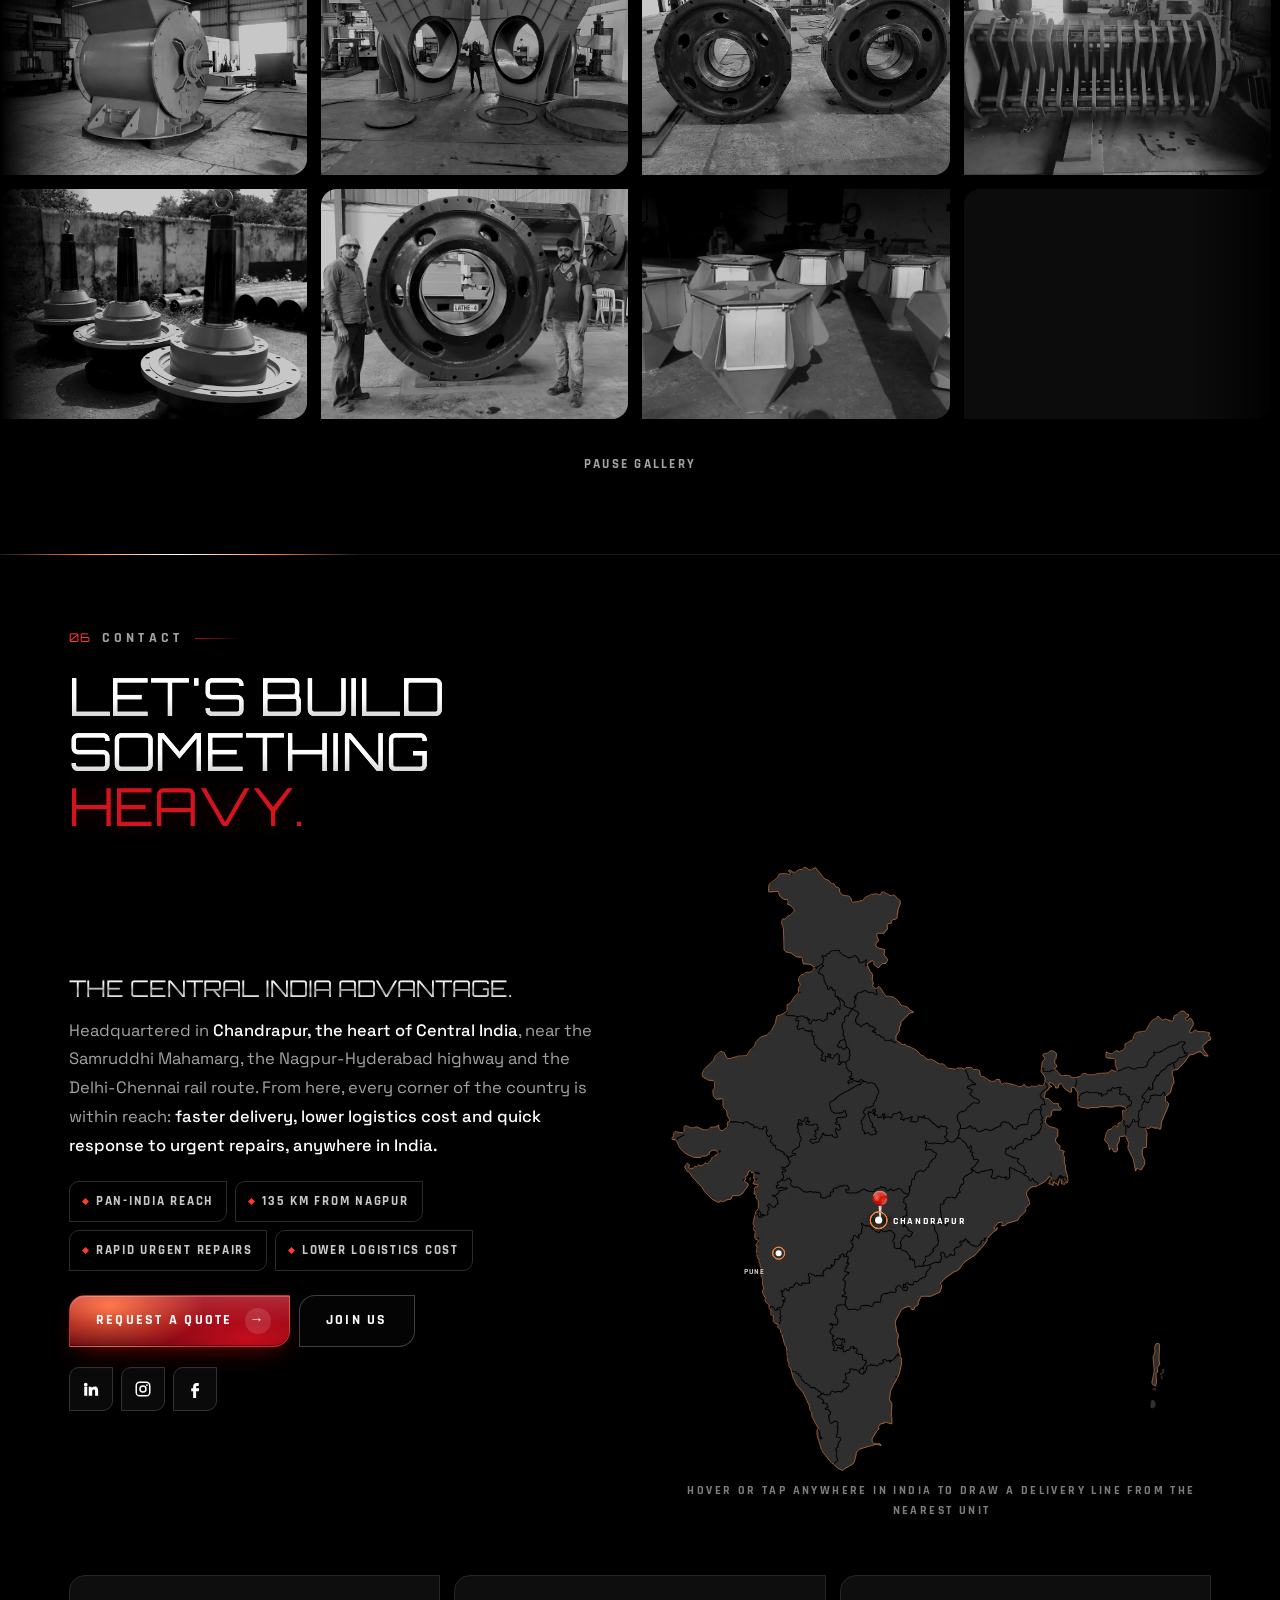
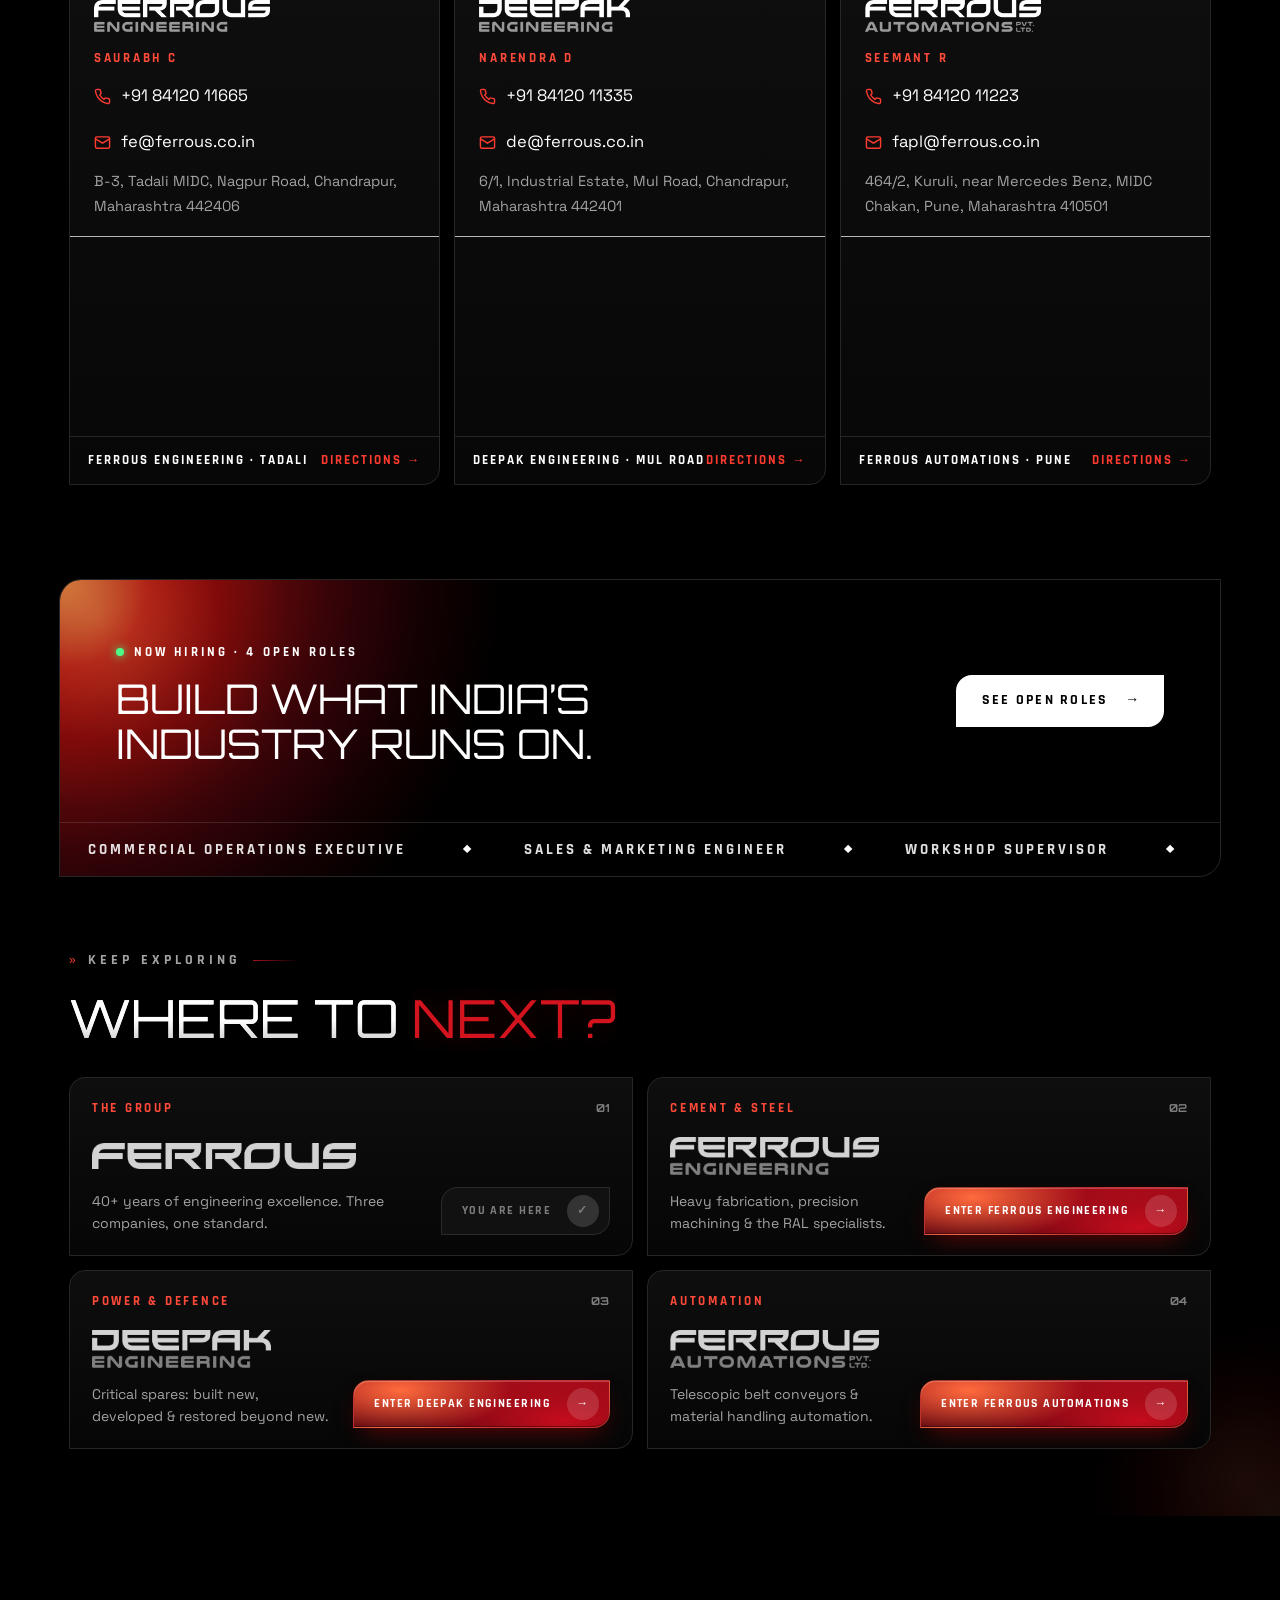
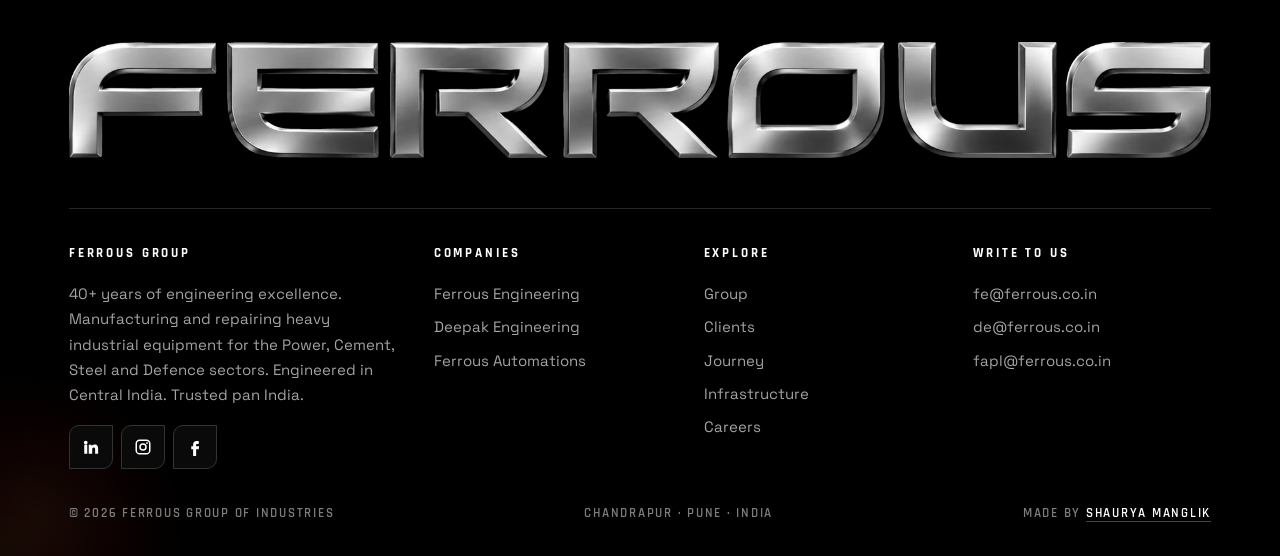
==== commit a192e830: "Ferrous site update 2026-11-13" ====
--- a/index.html
+++ b/index.html
@@ -29,23 +29,24 @@
 <script defer src="/_vercel/speed-insights/script.js"></script>
 <!-- CAREERS-CSS:START -->
 <!-- CAREERS-CSS:END -->
-<script>try{if(sessionStorage.getItem("pt")){sessionStorage.removeItem("pt");var H=document.documentElement,go=function(){if(!H.classList.contains("pt-hold"))return;H.classList.remove("pt-hold");H.classList.add("pt-in");setTimeout(function(){H.classList.remove("pt-in")},450)};H.classList.add("pt-hold");document.addEventListener("DOMContentLoaded",function(){requestAnimationFrame(go)});setTimeout(go,2500)}}catch(e){}</script><link rel="stylesheet" href="/assets/site/site.css?v=91a8969850">
+<script>try{if(sessionStorage.getItem("pt")){sessionStorage.removeItem("pt");var H=document.documentElement,go=function(){if(!H.classList.contains("pt-hold"))return;H.classList.remove("pt-hold");H.classList.add("pt-in");setTimeout(function(){H.classList.remove("pt-in")},450)};H.classList.add("pt-hold");document.addEventListener("DOMContentLoaded",function(){requestAnimationFrame(go)});setTimeout(go,2500)}}catch(e){}</script><link rel="stylesheet" href="/assets/site/site.css?v=ba19927d77">
 </head>
 <body>
 
 <a class="skip" href="#main">Skip to content</a><div class="prog" aria-hidden="true"></div>
 <header class="nav"><div class="wrap">
  <a class="brand" href="/" aria-label="Ferrous Group home"><img data-a="ringsm" class="r" alt=""><img data-a="word" class="w" alt="Ferrous"></a>
- <nav class="menu" aria-label="Main"><a class="ln" href="#group"><span class="rl"><i data-t="Group">Group</i></span></a><a class="ln" href="#clients"><span class="rl"><i data-t="Clients">Clients</i></span></a><a class="ln" href="#journey"><span class="rl"><i data-t="Journey">Journey</i></span></a>
+ <nav class="menu" aria-label="Main"><a class="ln" href="#group">Group</a><a class="ln" href="#clients">Clients</a><a class="ln" href="#journey">Journey</a>
   <div class="chips"><a class="chip" data-co="fe" href="/fe" aria-label="Ferrous Engineering"><b>FE</b><span class="x"><b>FE</b><span>Ferrous Engineering</span></span></a><a class="chip" data-co="de" href="/de" aria-label="Deepak Engineering"><b>DE</b><span class="x"><b>DE</b><span>Deepak Engineering</span></span></a><a class="chip" data-co="fapl" href="/fapl" aria-label="Ferrous Automations"><b>FA</b><span class="x"><b>FA</b><span>Ferrous Automations</span></span></a></div>
-  <a class="ln" href="#infrastructure"><span class="rl"><i data-t="Infrastructure">Infrastructure</i></span></a><a class="ln" href="#photos"><span class="rl"><i data-t="Photos">Photos</i></span></a><a class="ln" href="#contact"><span class="rl"><i data-t="Contact">Contact</i></span></a><a class="ln" href="/careers"><span class="rl"><i data-t="Careers">Careers</i></span></a></nav>
+  <a class="ln" href="#infrastructure">Infrastructure</a><a class="ln" href="#photos">Photos</a><a class="ln" href="#contact">Contact</a><a class="ln" href="/careers">Careers</a></nav>
  <a class="btn btn-p" href="#contact"><span><span class="gq">Get a </span>Quote</span></a>
  <button class="burger" type="button" aria-label="Menu" aria-expanded="false" aria-controls="mnav"><i></i></button>
 </div></header>
-<div class="mnav" id="mnav"><div class="heat"></div>
- <div class="lab" style="margin-bottom:14px"><span class="idx">»</span> Our Companies</div>
+<div class="mnav" id="mnav">
+ <div class="ml"><a href="#group"><i>01</i><span>Group</span><b>&rarr;</b></a><a href="#clients"><i>02</i><span>Clients</span><b>&rarr;</b></a><a href="#journey"><i>03</i><span>Journey</span><b>&rarr;</b></a><a href="#infrastructure"><i>04</i><span>Machines</span><b>&rarr;</b></a><a href="#photos"><i>05</i><span>Photos</span><b>&rarr;</b></a><a href="#contact"><i>06</i><span>Contact</span><b>&rarr;</b></a><a href="/careers"><i>07</i><span>Careers</span><b>&rarr;</b></a></div>
+ <div class="lab mlab"><span class="idx">»</span> Our Companies</div>
  <div class="mc"><a href="/fe"><span><img data-a="lfe" class="" alt="Ferrous Engineering"><small>Cement &amp; Steel</small></span><span class="go">&rarr;</span></a><a href="/de"><span><img data-a="lde" class="" alt="Deepak Engineering"><small>Power &amp; Defence</small></span><span class="go">&rarr;</span></a><a href="/fapl"><span><img data-a="lfa" class="" alt="Ferrous Automations"><small>Automation</small></span><span class="go">&rarr;</span></a></div>
- <div class="ml"><a href="#group" style="--k:0"><i>01</i>Group</a><a href="#clients" style="--k:1"><i>02</i>Clients</a><a href="#journey" style="--k:2"><i>03</i>Journey</a><a href="#infrastructure" style="--k:3"><i>04</i>Machines</a><a href="#photos" style="--k:4"><i>05</i>Photos</a><a href="#contact" style="--k:5"><i>06</i>Contact</a><a href="/careers" style="--k:6"><i>07</i>Careers</a></div>
+ <a class="btn btn-p mq" href="#contact" data-eq>Get a Quote <span class="ar" aria-hidden="true">&rarr;</span></a>
  <div class="qa"><a href="tel:+918412011665"><svg width="17" height="17" viewBox="0 0 24 24" fill="none" stroke="currentColor" stroke-width="2" aria-hidden="true"><path d="M22 16.9v3a2 2 0 0 1-2.2 2 19.8 19.8 0 0 1-8.6-3.1 19.5 19.5 0 0 1-6-6A19.8 19.8 0 0 1 2.1 4.2 2 2 0 0 1 4.1 2h3a2 2 0 0 1 2 1.7c.1.9.4 1.9.7 2.8a2 2 0 0 1-.5 2.1L8.1 9.9a16 16 0 0 0 6 6l1.3-1.3a2 2 0 0 1 2.1-.4c.9.3 1.8.6 2.8.7a2 2 0 0 1 1.7 2z"/></svg>Call</a><a href="mailto:fe@ferrous.co.in"><svg width="17" height="17" viewBox="0 0 24 24" fill="none" stroke="currentColor" stroke-width="2" aria-hidden="true"><rect x="2" y="4" width="20" height="16" rx="2"/><path d="m22 7-10 6L2 7"/></svg>Email</a><a href="https://www.google.com/maps/search/?api=1&amp;query=Ferrous+Engineering+Tadali+Chandrapur" target="_blank" rel="noopener"><svg width="17" height="17" viewBox="0 0 24 24" fill="none" stroke="currentColor" stroke-width="2" aria-hidden="true"><path d="M3 11l18-8-8 18-2-8z"/></svg>Directions</a></div>
 </div><main class="show" data-view="main" id="main" data-title="Ferrous Group | Heavy Engineering, Fabrication &amp; Automation Since 1985"><section class="hero" aria-label="Ferrous Group" data-sheet="Ferrous Group">
  <svg width="0" height="0" style="position:absolute" aria-hidden="true"><filter id="haze" x="-10%" y="-10%" width="120%" height="120%"><feTurbulence type="fractalNoise" baseFrequency="0.004 0.009" numOctaves="2" seed="7"><animate attributeName="baseFrequency" dur="20s" values="0.004 0.009;0.005 0.012;0.004 0.009" repeatCount="indefinite"/></feTurbulence><feDisplacementMap in="SourceGraphic" scale="22"/></filter></svg>
@@ -59,6 +60,7 @@
   <div class="gi rv" style="--d:220ms" aria-hidden="true">Group of Industries</div>
   <p class="tag rv" style="--d:320ms"><strong><span class="hc" data-to="40">0</span>+ years</strong> of engineering excellence. Manufacturing and repairing heavy industrial equipment for the Power, Cement, Steel and Defence sectors. Engineered in Central India. Trusted pan India.</p>
   <div class="hero-cta rv" style="--d:420ms"><a class="btn btn-p" href="#group">Explore the Group <span class="ar" aria-hidden="true">&rarr;</span></a><a class="btn btn-s" href="#photos">See Our Work</a></div>
+  <div class="hstats rv" style="--d:520ms"><span><b>40+</b>Years</span><span><b>3</b>Companies</span><span><b>60+</b>Clients</span></div>
  </div>
  <a class="cue" href="#group">Scroll<i></i></a>
 </section><section class="sec" id="group" data-sheet="The Group"><div class="wrap">
@@ -163,6 +165,6 @@
 document.querySelectorAll('img[data-cl]').forEach(function(i){i.src=window.__CL[+i.dataset.cl];});document.querySelectorAll('img[data-g]').forEach(function(i){i.src=window.__G[+i.dataset.g];});document.querySelectorAll('[data-gi]').forEach(function(f){f.dataset.full=window.__G[+f.dataset.gi];});
 document.querySelectorAll('[data-m]').forEach(function(m){m.style.setProperty('--m','url('+A[m.dataset.m]+')');});})();</script>
 <script>window.__R=["/assets/site/img/dabd0fdbf95242.webp", "/assets/site/img/98ec6f3bf334b9.webp", "/assets/site/img/d82078b897af1f.webp", "/assets/site/img/3d71ea5ba46477.webp", "/assets/site/img/f413929962d069.webp", "/assets/site/img/b8cf9d554adab7.webp", "/assets/site/img/eb4bf6e9524437.webp", "/assets/site/img/c27e6534467263.webp", "/assets/site/img/b528bb23eabfaf.webp", "/assets/site/img/f98702634bd4d6.webp", "/assets/site/img/1ad751b19c6e71.webp", "/assets/site/img/4e04939aa04cfc.webp", "/assets/site/img/612337037a81be.webp", "/assets/site/img/8014e3dd6735b7.webp", "/assets/site/img/4b21bc7bd7aafb.webp", "/assets/site/img/8ca7ba87e07caf.webp", "/assets/site/img/93ef8baf9ea5d5.webp", "/assets/site/img/43412ec35dffa9.webp", "/assets/site/img/9560dbfe8303b5.webp", "/assets/site/img/b606e7989e6039.webp", "/assets/site/img/b5e572cb64174c.webp", "/assets/site/img/244f804dc9e3ea.webp", "/assets/site/img/4de9be0cd5111a.webp", "/assets/site/img/72bd40621f83b4.webp", "/assets/site/img/593d5e07e2871d.webp", "/assets/site/img/6465177626157a.webp", "/assets/site/img/bbe5713fa448d2.webp", "/assets/site/img/83f14a4ef40ad6.webp", "/assets/site/img/e7642e928d393f.webp", "/assets/site/img/1ab807230f59aa.webp", "/assets/site/img/66659fc019dce0.webp", "/assets/site/img/0cbd82dc994d5d.webp", "/assets/site/img/8951806ebae0ca.webp", "/assets/site/img/bbf7561c59ec4d.webp", "/assets/site/img/c4b77a41679b09.webp"];document.querySelectorAll("img[data-r]").forEach(function(i){i.src=window.__R[+i.dataset.r]});</script>
-<script src="/assets/site/site.js?v=91a8969850"></script>
+<script src="/assets/site/site.js?v=ba19927d77"></script>
 </body>
 </html>
--- a/assets/site/site.css
+++ b/assets/site/site.css
@@ -87,7 +87,7 @@
 .brand .w{height:15px;width:auto}
 .menu{display:flex;align-items:center;gap:2px;margin-left:auto}
 .menu a.ln{font-family:var(--data);font-weight:700;font-size:13.5px;letter-spacing:.17em;text-transform:uppercase;color:var(--t2);padding:9px 11px;border-radius:8px;position:relative;transition:color .3s}
-.menu a.ln::after,.menu a.ln::before{display:none!important}   /* no underline, no dot: the roll-over label is the effect */
+.menu a.ln::after{display:none!important}   /* no underline, no dot: the roll-over label is the effect */
 .menu a.ln:hover{color:#fff}
 .chips{display:flex;gap:6px;margin:0 8px}
 .chip{position:relative;height:36px;min-width:42px;display:flex;align-items:center;border:1px solid #3a3a3a;border-radius:9px 0 9px 0;font-family:var(--data);font-weight:700;
@@ -107,30 +107,31 @@
 body.mopen .burger i{background:transparent}
 body.mopen .burger i::before{top:0;transform:rotate(45deg)}
 body.mopen .burger i::after{top:0;right:0;transform:rotate(-45deg)}
-/* phone menu: a plain fade. Items are visible by default; animations only decorate the opening, so nothing can get stuck hidden */
-.mnav{position:fixed;inset:0;z-index:240;background:#000;overflow-y:auto;overscroll-behavior:contain;-webkit-overflow-scrolling:touch;
-  padding:calc(var(--nav) + 22px) var(--pad) calc(34px + env(safe-area-inset-bottom,0px));
-  opacity:0;visibility:hidden;pointer-events:none;transition:opacity .22s ease,visibility 0s .22s}
-body.mopen .mnav{opacity:1;visibility:visible;pointer-events:auto;transition:opacity .2s ease,visibility 0s}
-.mnav .heat{opacity:.55}
-.mnav .mc{display:grid;gap:10px}
-.mnav .mc a{position:relative;display:flex;align-items:center;justify-content:space-between;gap:12px;padding:18px 18px 16px;border:1px solid #2c2c2c;border-radius:var(--cut);background:#0b0b0b}
-.mnav .mc a img{height:30px;width:auto}
-.mnav .mc a small{display:block;margin-top:8px;font-family:var(--data);font-weight:700;font-size:11.5px;letter-spacing:.2em;text-transform:uppercase;color:#ff4a3a}
-.mnav .mc a .go{width:40px;height:40px;border-radius:50%;border:1px solid #444;display:grid;place-items:center;color:#fff;flex-shrink:0}
-.mnav .ml{margin-top:26px;display:grid;grid-template-columns:1fr 1fr;gap:0 18px}
-.mnav .ml a{display:flex;gap:10px;align-items:baseline;min-height:48px;padding:13px 0;border-bottom:1px solid #1d1d1d;font-family:var(--nul);font-size:17px;text-transform:uppercase;color:#fff}
-.mnav .ml a i{font-style:normal;font-size:11px;color:#ff4a3a}
-.mnav .qa{display:grid;grid-template-columns:repeat(3,1fr);gap:10px;margin-top:26px}
-.mnav .qa a{display:flex;flex-direction:column;align-items:center;gap:8px;min-height:64px;padding:16px 8px;border:1px solid #2c2c2c;border-radius:var(--cut-s);font-family:var(--data);font-weight:700;
-  font-size:12px;letter-spacing:.16em;text-transform:uppercase;color:#fff}
+/* phone menu: no animation of any kind inside it (iOS Safari drops animated layers inside a fixed scrolling panel) */
+.mnav{display:none;position:fixed;inset:0;z-index:240;background:#000;overflow-y:auto;overscroll-behavior:contain;
+  padding:calc(var(--nav) + 18px) var(--pad) calc(28px + env(safe-area-inset-bottom,0px))}
+body.mopen .mnav{display:block}
+.mnav .heat{display:none}
+.mnav .ml{display:block;border-top:1px solid #1f1f1f}
+.mnav .ml a{display:grid;grid-template-columns:34px 1fr auto;align-items:center;min-height:54px;padding:0 4px;border-bottom:1px solid #1f1f1f;
+  font-family:var(--nul);font-size:19px;letter-spacing:.02em;text-transform:uppercase;color:#fff}
+.mnav .ml a i{font-style:normal;font-family:var(--data);font-weight:700;font-size:12px;letter-spacing:.1em;color:#ff4a3a}
+.mnav .ml a b{font-weight:400;font-size:16px;color:#5a5a5a}
+.mnav .ml a:active{background:#0d0d0d}
+.mnav .mlab{margin:26px 0 12px}
+.mnav .mc{display:grid;gap:8px}
+.mnav .mc a{display:flex;align-items:center;justify-content:space-between;gap:12px;padding:14px 14px 13px 16px;border:1px solid #262626;border-radius:var(--cut-s);background:#0a0a0a}
+.mnav .mc a:active{background:#111}
+.mnav .mc a img{height:22px;width:auto;max-width:none}
+.mnav .mc a small{display:block;margin-top:6px;font-family:var(--data);font-weight:700;font-size:11px;letter-spacing:.18em;text-transform:uppercase;color:#ff4a3a}
+.mnav .mc a .go{width:34px;height:34px;border-radius:50%;border:1px solid #3a3a3a;display:grid;place-items:center;color:#fff;flex-shrink:0}
+.mnav .mq{display:flex;width:100%;justify-content:center;min-height:52px;margin-top:22px;font-size:12.5px;letter-spacing:.16em;animation:none}
+.mnav .qa{display:grid;grid-template-columns:repeat(3,1fr);gap:8px;margin-top:10px}
+.mnav .qa a{display:flex;flex-direction:column;align-items:center;justify-content:center;gap:7px;min-height:62px;border:1px solid #262626;border-radius:var(--cut-s);
+  font-family:var(--data);font-weight:700;font-size:11.5px;letter-spacing:.16em;text-transform:uppercase;color:#fff}
+.mnav .qa a:active{background:#111}
 .mnav .qa svg{color:#ff4a3a}
-body.mopen .mnav .mc a{animation:mnIn .5s cubic-bezier(.22,1,.36,1) backwards}
-body.mopen .mnav .mc a:nth-child(2){animation-delay:.06s}body.mopen .mnav .mc a:nth-child(3){animation-delay:.12s}
-body.mopen .mnav .ml a{animation:mnIn .5s cubic-bezier(.22,1,.36,1) backwards;animation-delay:calc(.14s + var(--k) * 35ms)}
-body.mopen .mnav .qa{animation:mnFade .45s ease .4s backwards}
-@keyframes mnIn{from{opacity:0;transform:translateY(14px)}}
-@keyframes mnFade{from{opacity:0}}
+body.mopen .nav{background:#000;border-bottom-color:#1d1d1d;-webkit-backdrop-filter:none;backdrop-filter:none}
 
 /* ============ HEAT: brand corner light, breathing, with a drifting hot spot ============ */
 .heat{position:absolute;inset:0;z-index:-3;pointer-events:none;overflow:hidden}
@@ -1997,8 +1998,7 @@
   transition:left .45s cubic-bezier(.22,1,.36,1),width .45s cubic-bezier(.22,1,.36,1),opacity .3s ease}
 .menu a.ln{transition:color .25s ease}
 .menu a.ln.on{color:#fff}
-.mnav a{transition:transform .2s ease,color .2s ease}
-.mnav a:active{transform:scale(.97)}
+
 /* machine and conveyor motion */
 .art .spin-dash{animation:sdash 1.1s linear infinite}
 .art .spin-dash.fast{animation-duration:.6s}
@@ -2134,4 +2134,35 @@
 @media (max-width:349px){.nav>.wrap>.btn{display:none}.burger{margin-left:auto}}
 @media (max-width:820px){.nav .wrap{gap:10px}.nav>.wrap>.btn{margin-right:0}}
 @media (max-width:359px){.nav>.wrap>.btn{display:none}.burger{margin-left:auto}}
+
+/* ============================== v21 ============================== */
+/* desktop menu: smooth crossfade to white on hover, the current section or page in flowing red */
+.nav .menu a.ln{position:relative;color:rgba(255,255,255,.6);transition:color .6s cubic-bezier(.2,.8,.2,1),opacity .6s cubic-bezier(.2,.8,.2,1)}
+.nav .menu a.ln::before{content:'';position:absolute;left:-10%;right:-10%;top:-60%;bottom:-60%;z-index:-1;pointer-events:none;border-radius:50%;
+  background:radial-gradient(closest-side,rgba(255,255,255,.09),rgba(255,255,255,0));opacity:0;transform:scale(.6);transition:opacity .6s cubic-bezier(.2,.8,.2,1),transform .7s cubic-bezier(.2,.8,.2,1)}
+.nav .menu a.ln:hover{color:#fff}
+.nav .menu a.ln:hover::before{opacity:1;transform:none}
+.nav .menu:hover a.ln:not(:hover):not(.on){opacity:.5}
+.nav .menu a.ln.on{color:transparent;text-shadow:none;background:linear-gradient(90deg,#ff3d2e,#ff9055 25%,#ff3d2e 50%,#ff9055 75%,#ff3d2e);background-size:200% 100%;
+  -webkit-background-clip:text;background-clip:text;-webkit-text-fill-color:transparent;animation:redflow 3.2s linear infinite;filter:drop-shadow(0 0 10px rgba(255,61,46,.45))}
+.nav .menu a.ln.on::before{background:radial-gradient(closest-side,rgba(255,61,46,.16),rgba(255,61,46,0));opacity:1;transform:none}
+@keyframes redflow{to{background-position:-200% 0}}
+/* phone: no quote in the top bar (it lives in the menu) */
+@media (max-width:820px){ .nav>.wrap>.btn{display:none!important} .burger{margin-left:auto} }
+/* phone hero, redone: tighter top, readable copy, matching buttons, a stats strip */
+.hstats{display:none}
+@media (max-width:820px){
+  .hero{height:auto;min-height:0;max-height:none;padding:calc(var(--nav) + 46px) 0 44px}
+  .hero .hero-in{padding-left:22px;padding-right:22px}
+  .hero .chrome{width:calc(100vw - 44px)!important}
+  .hero .tag{font-size:15px;line-height:1.6;max-width:33ch;margin-left:auto;margin-right:auto;color:#cfcfcf}
+  .hero .hero-cta{max-width:none;margin:26px 0 0;gap:10px}
+  .hero .hero-cta .btn{position:relative;justify-content:center;min-height:54px;padding:0 54px;font-size:12.5px;letter-spacing:.16em}
+  .hero .hero-cta .btn .ar{position:absolute;right:10px;top:50%;margin-top:-14px;width:28px;height:28px}
+  .hstats{display:grid;grid-template-columns:repeat(3,1fr);margin-top:28px;border:1px solid #232323;border-radius:var(--cut-s);background:rgba(10,10,10,.6)}
+  .hstats span{display:flex;flex-direction:column;align-items:center;gap:4px;padding:14px 4px;font-family:var(--data);font-weight:700;font-size:10.5px;letter-spacing:.2em;text-transform:uppercase;color:var(--t3)}
+  .hstats span+span{border-left:1px solid #232323}
+  .hstats b{font-family:var(--nul);font-weight:400;font-size:22px;letter-spacing:.02em;color:#fff}
+  .hero .cue{display:none}
+}
 .cp .shot .cap{display:block}.cp .brand{display:block}.cp .contact-grid .con{display:block}.mapx .comet{opacity:0;transition:opacity .8s}.mapx.live .comet{opacity:1}.yr-big .nw{position:absolute;left:0;top:0;opacity:0;background:var(--steelg);-webkit-background-clip:text;background-clip:text;-webkit-text-fill-color:transparent;transition:opacity .4s}.yr-big.now .d{opacity:0}.yr-big.now .nw{opacity:1}.yr-big .d{transition:opacity .4s}
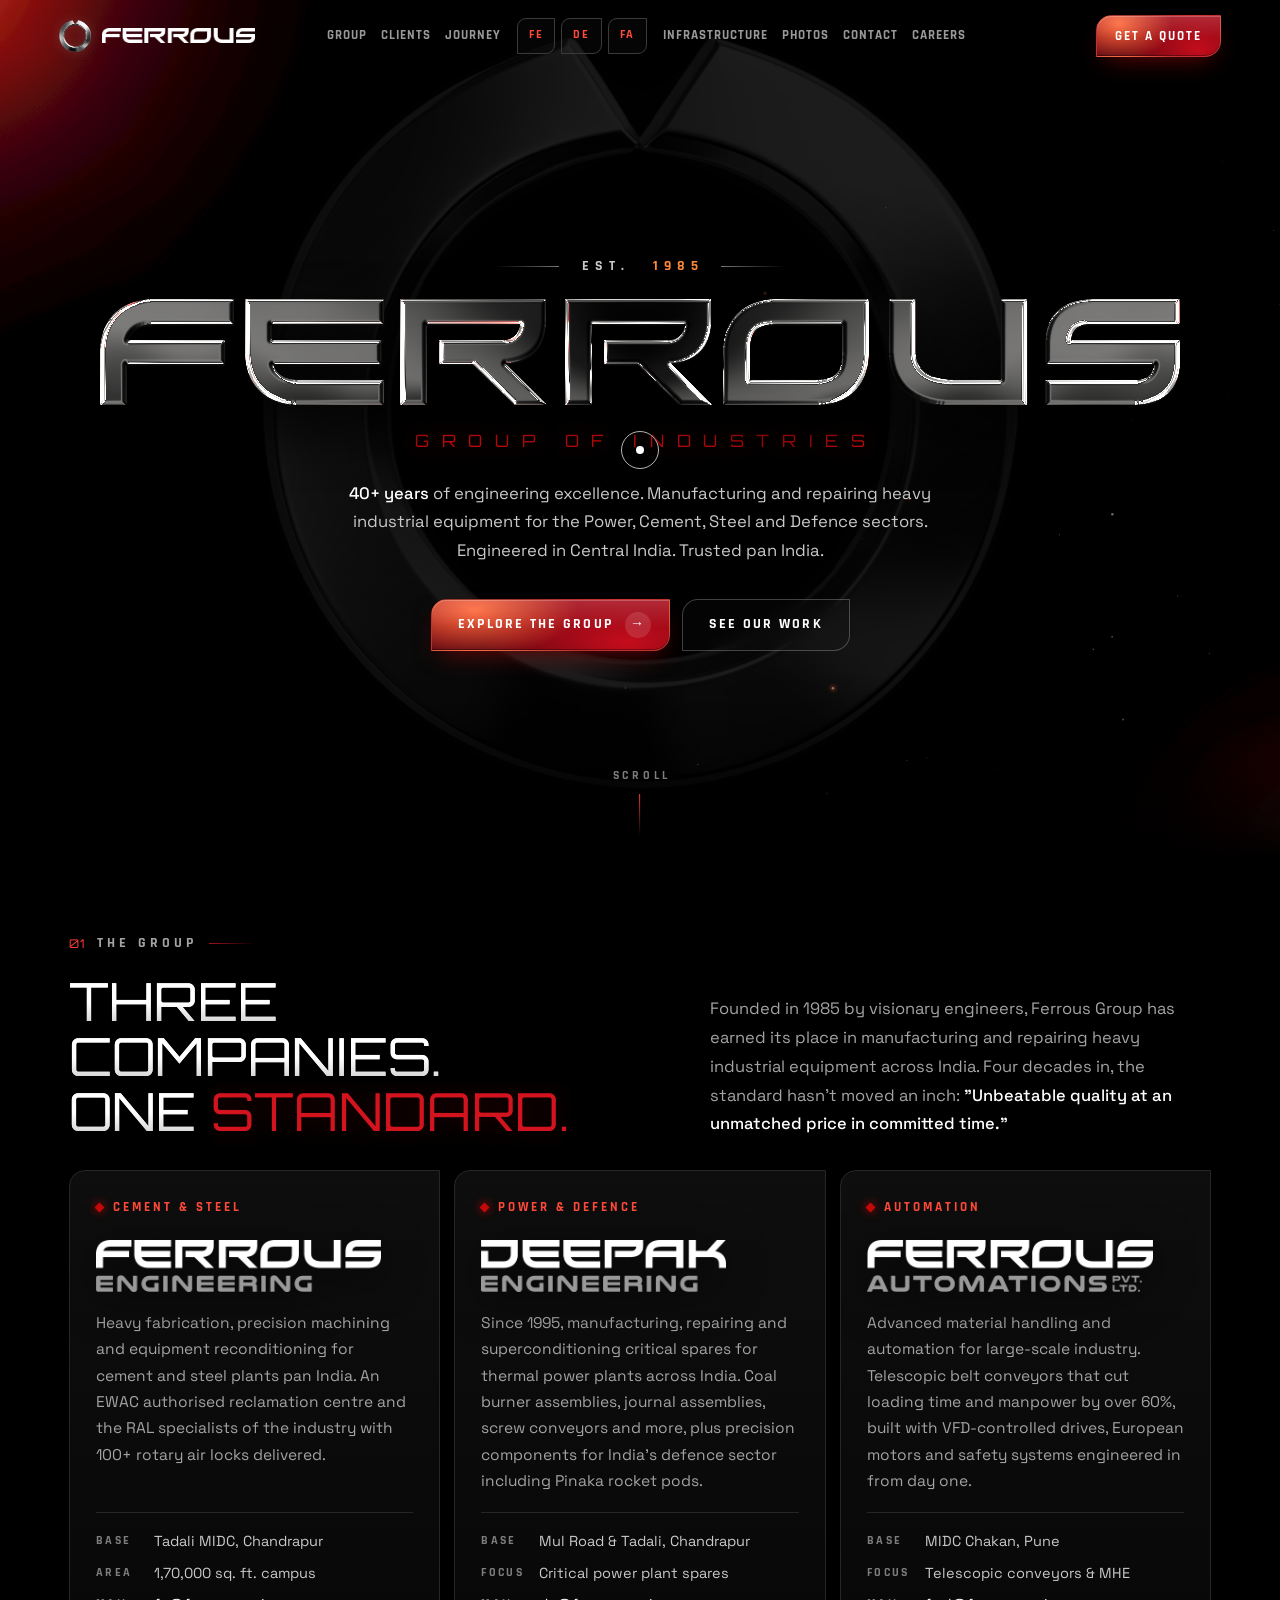
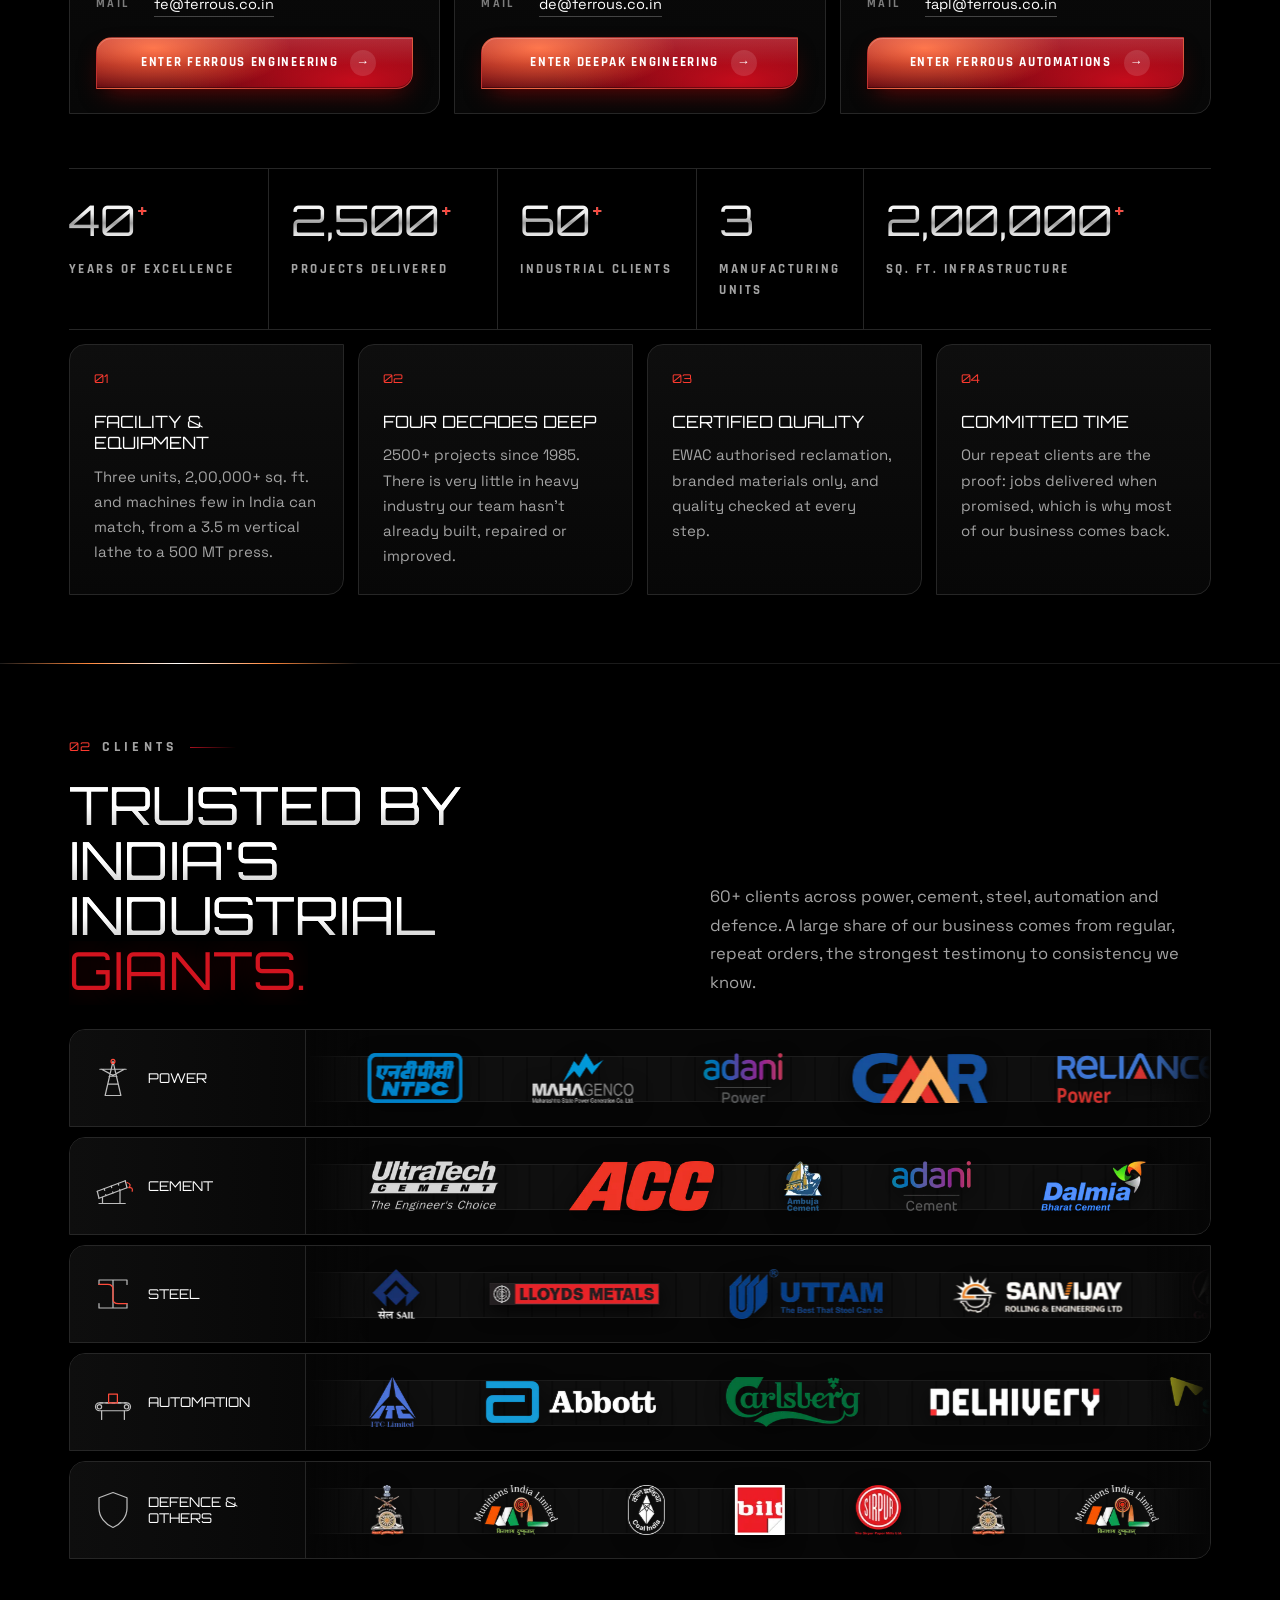
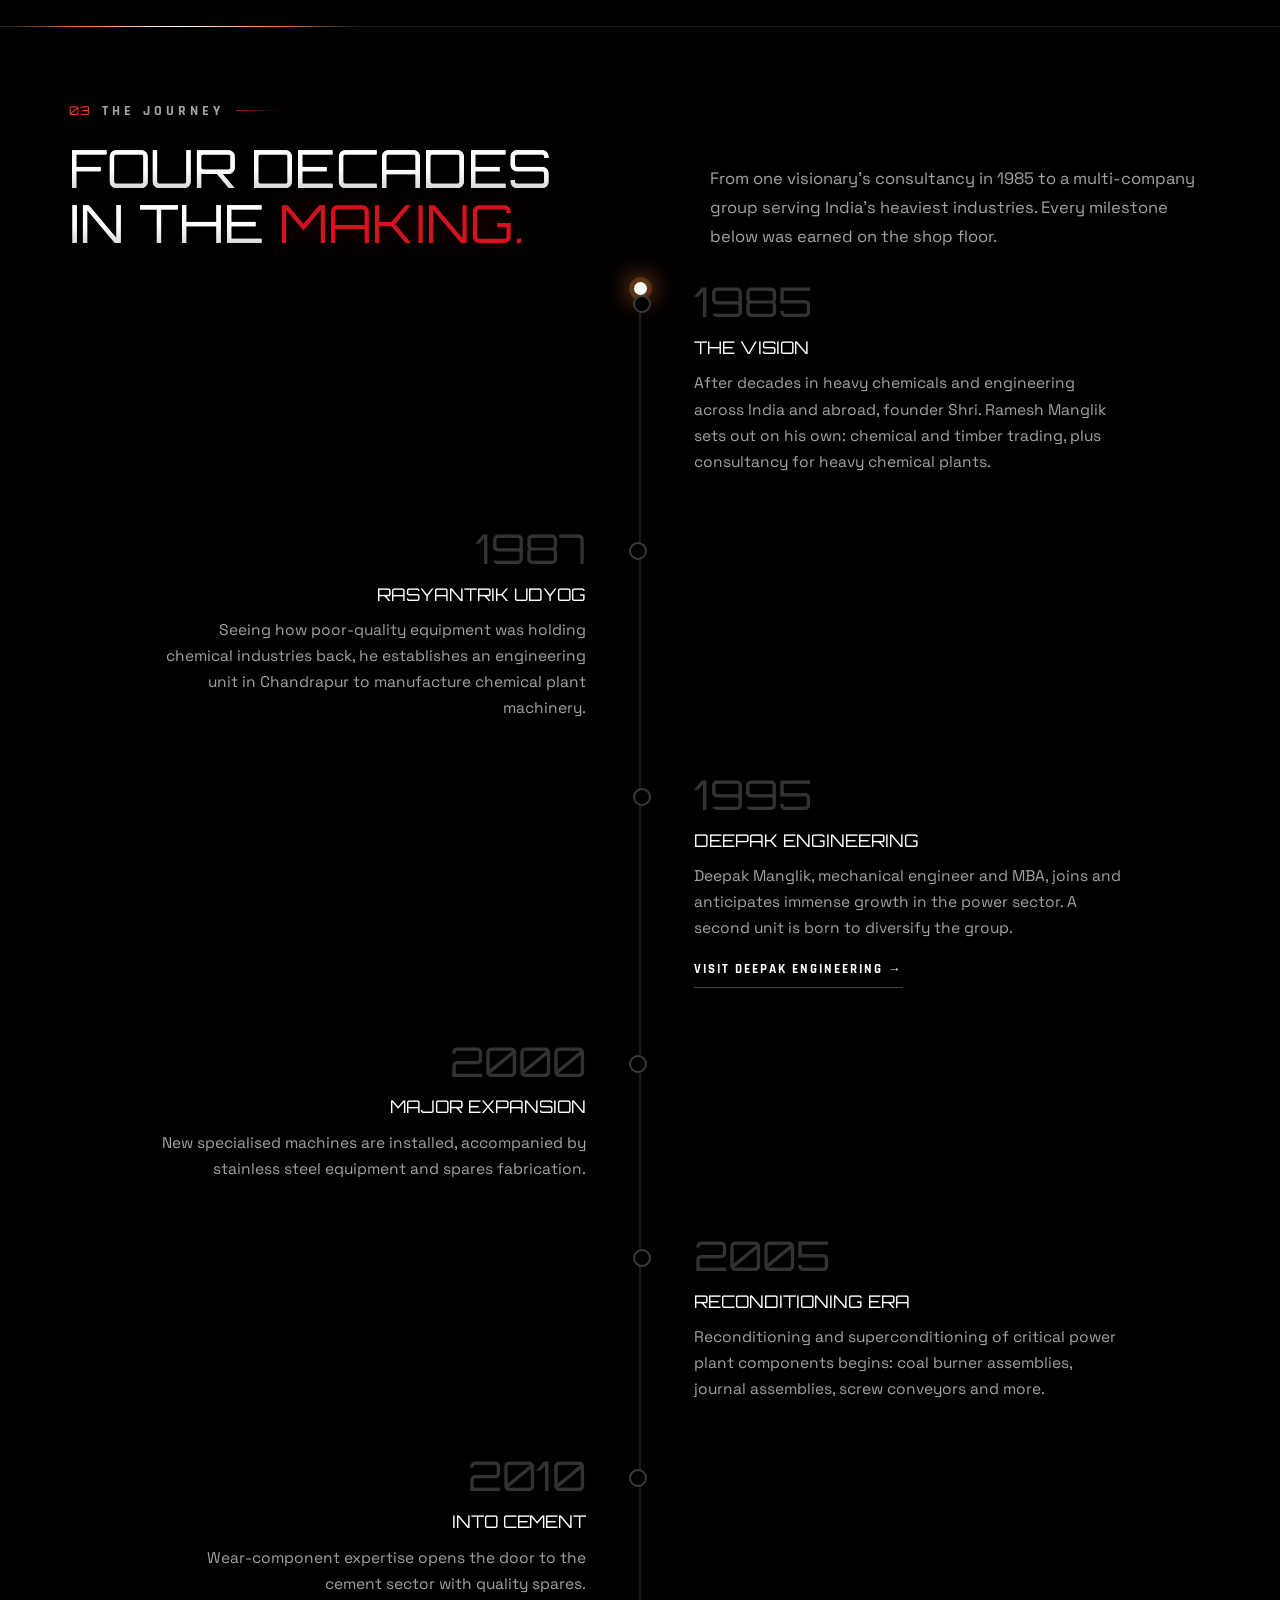
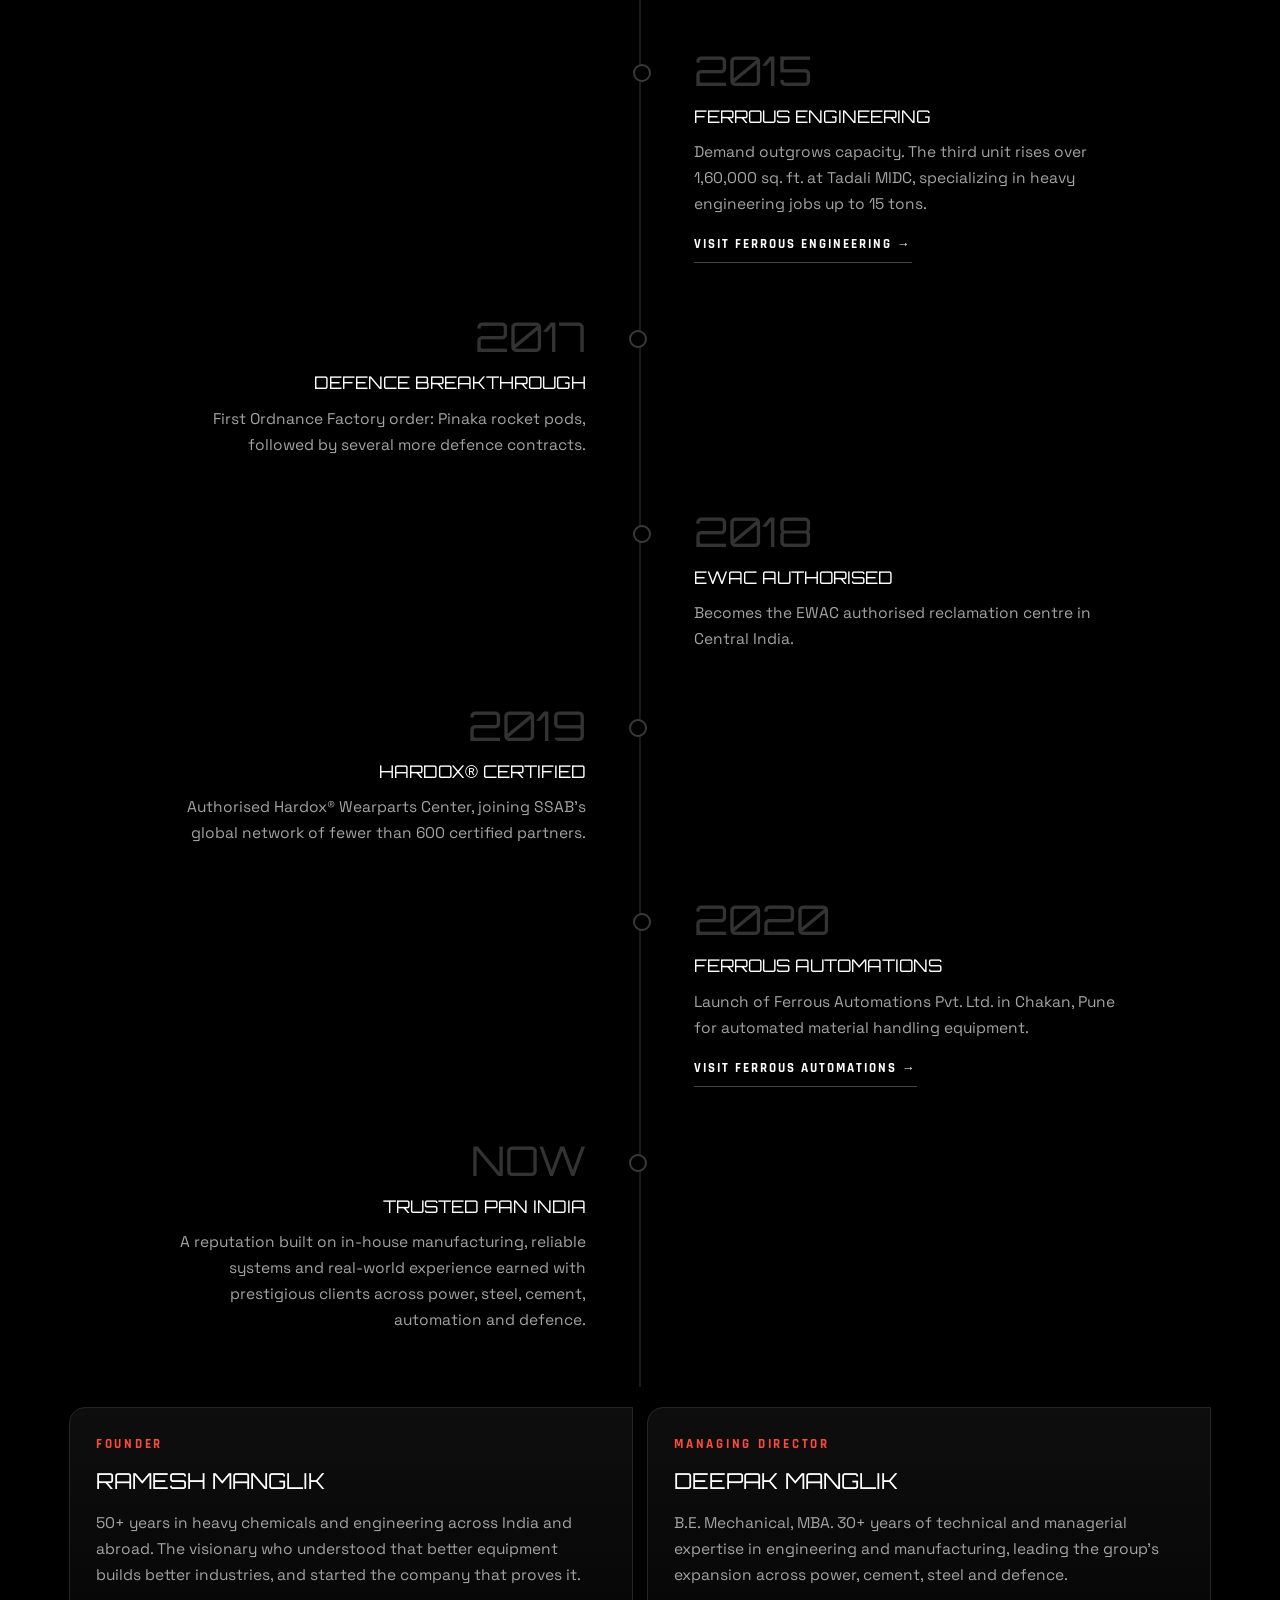
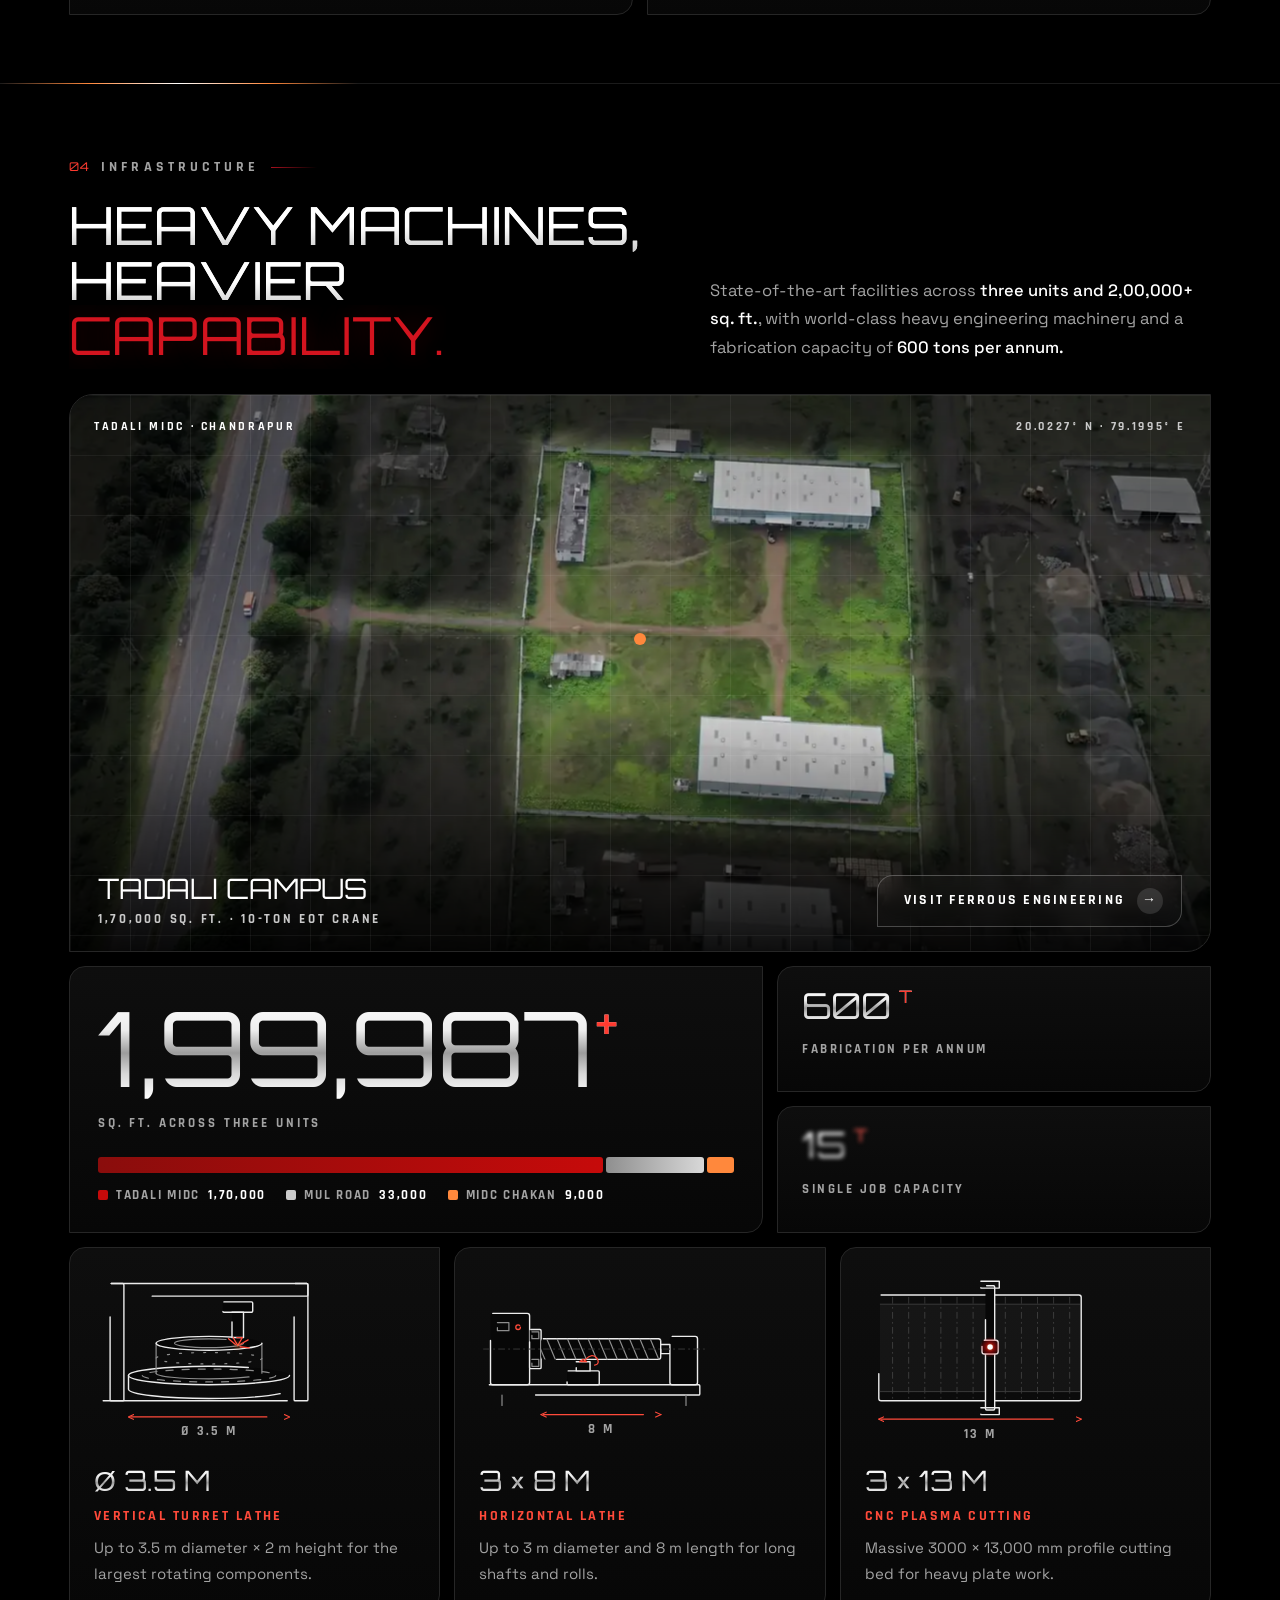
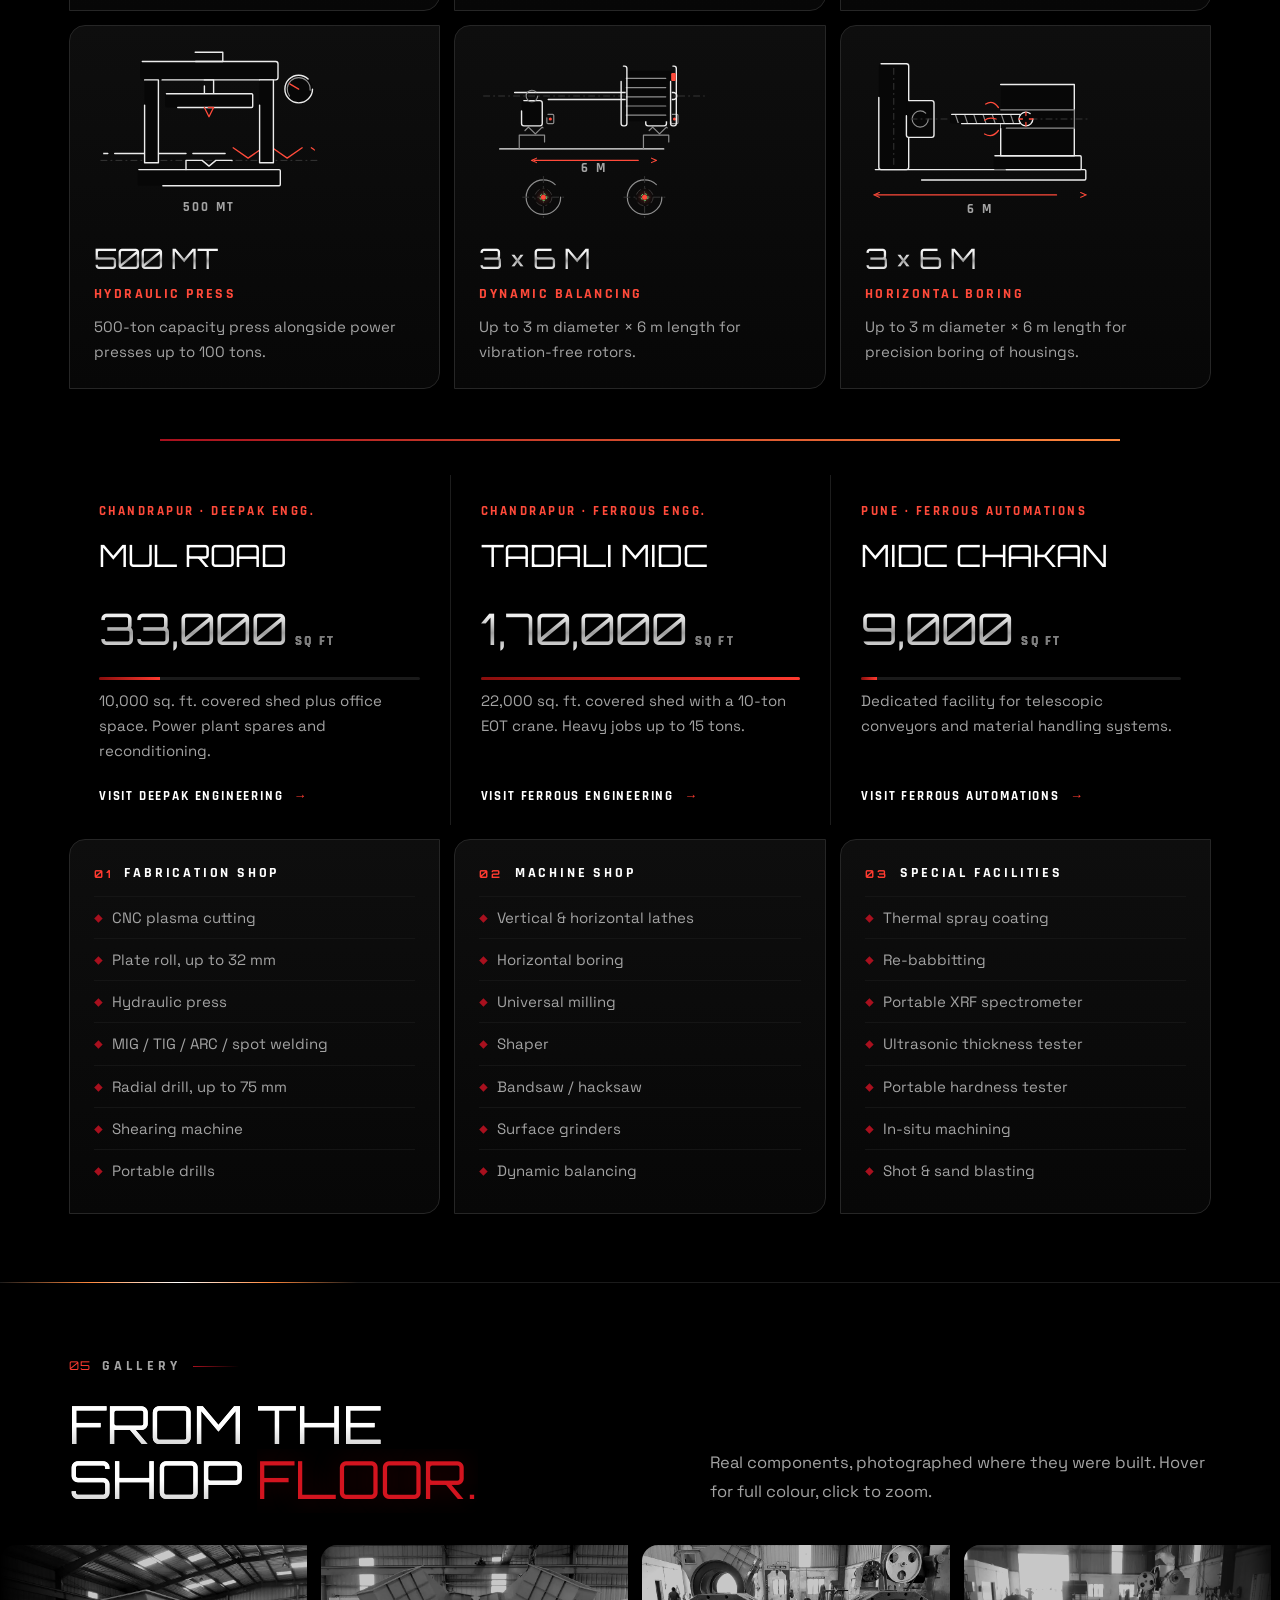
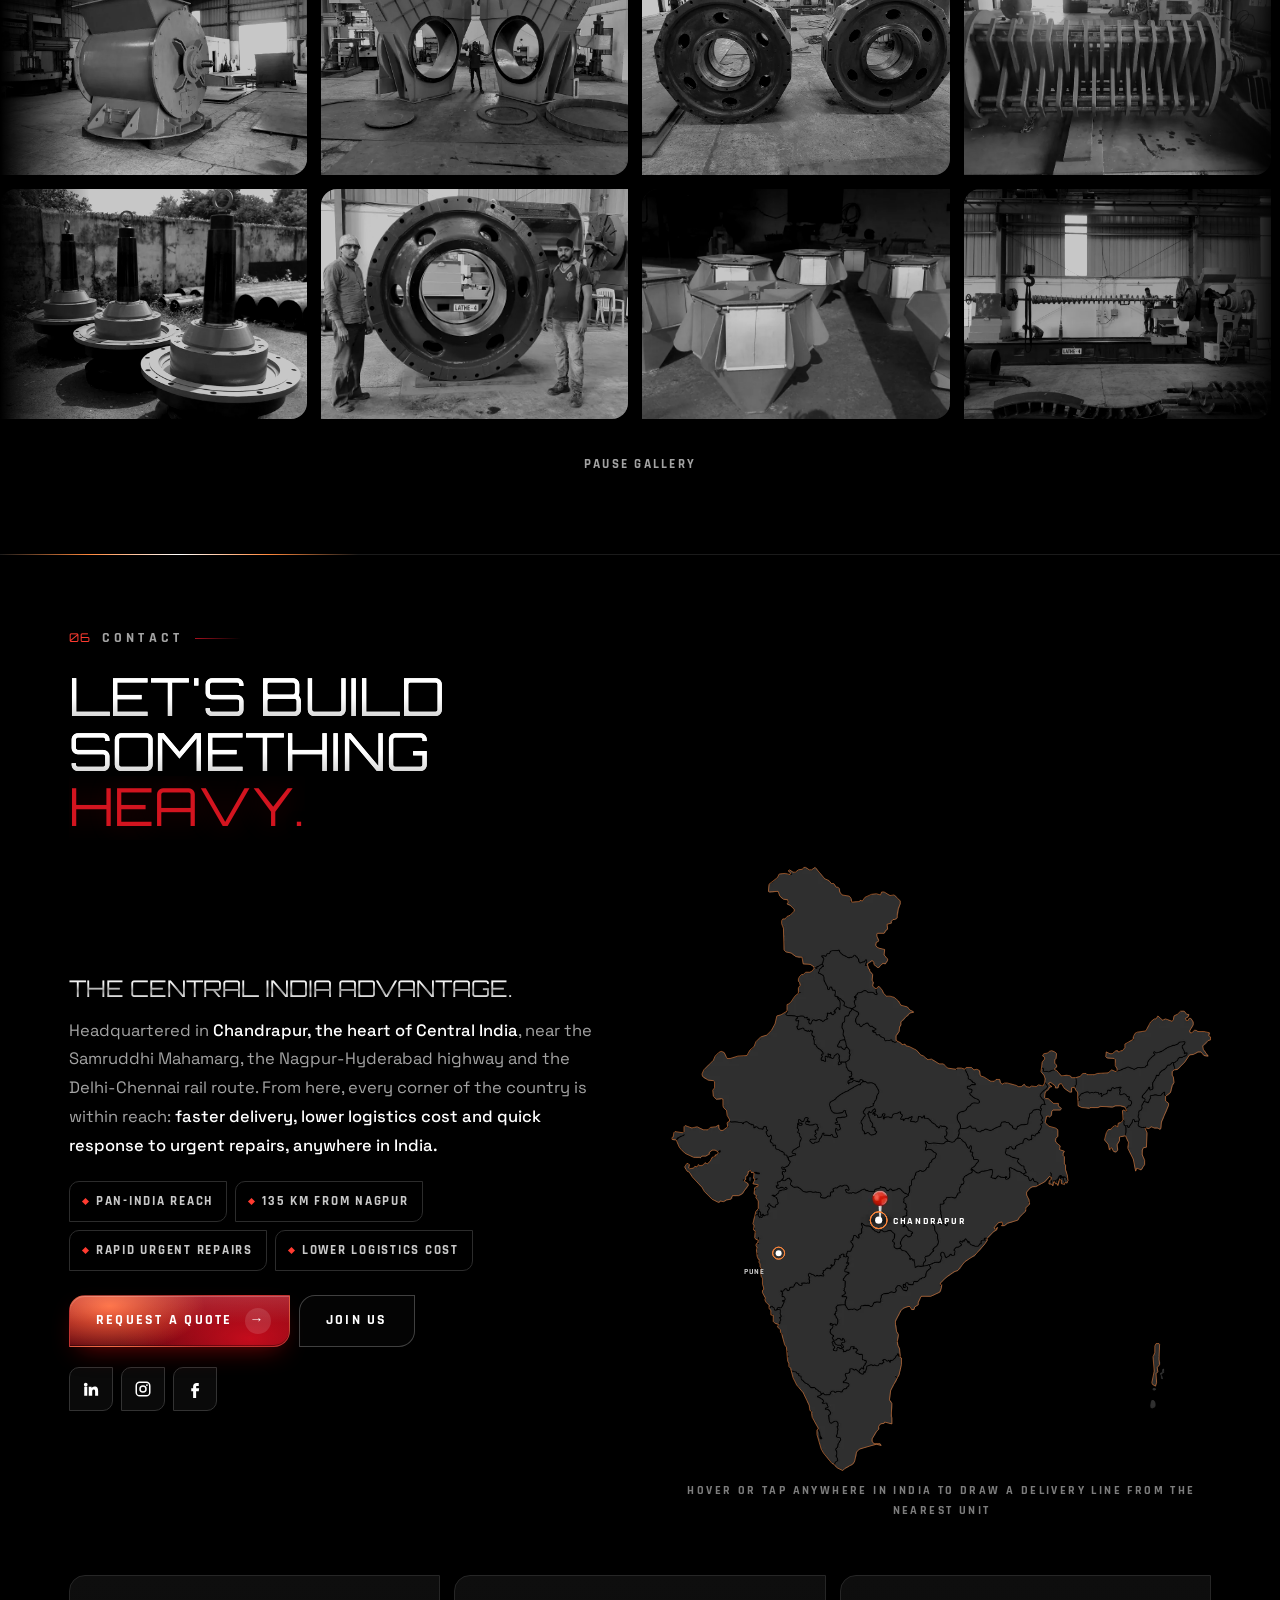
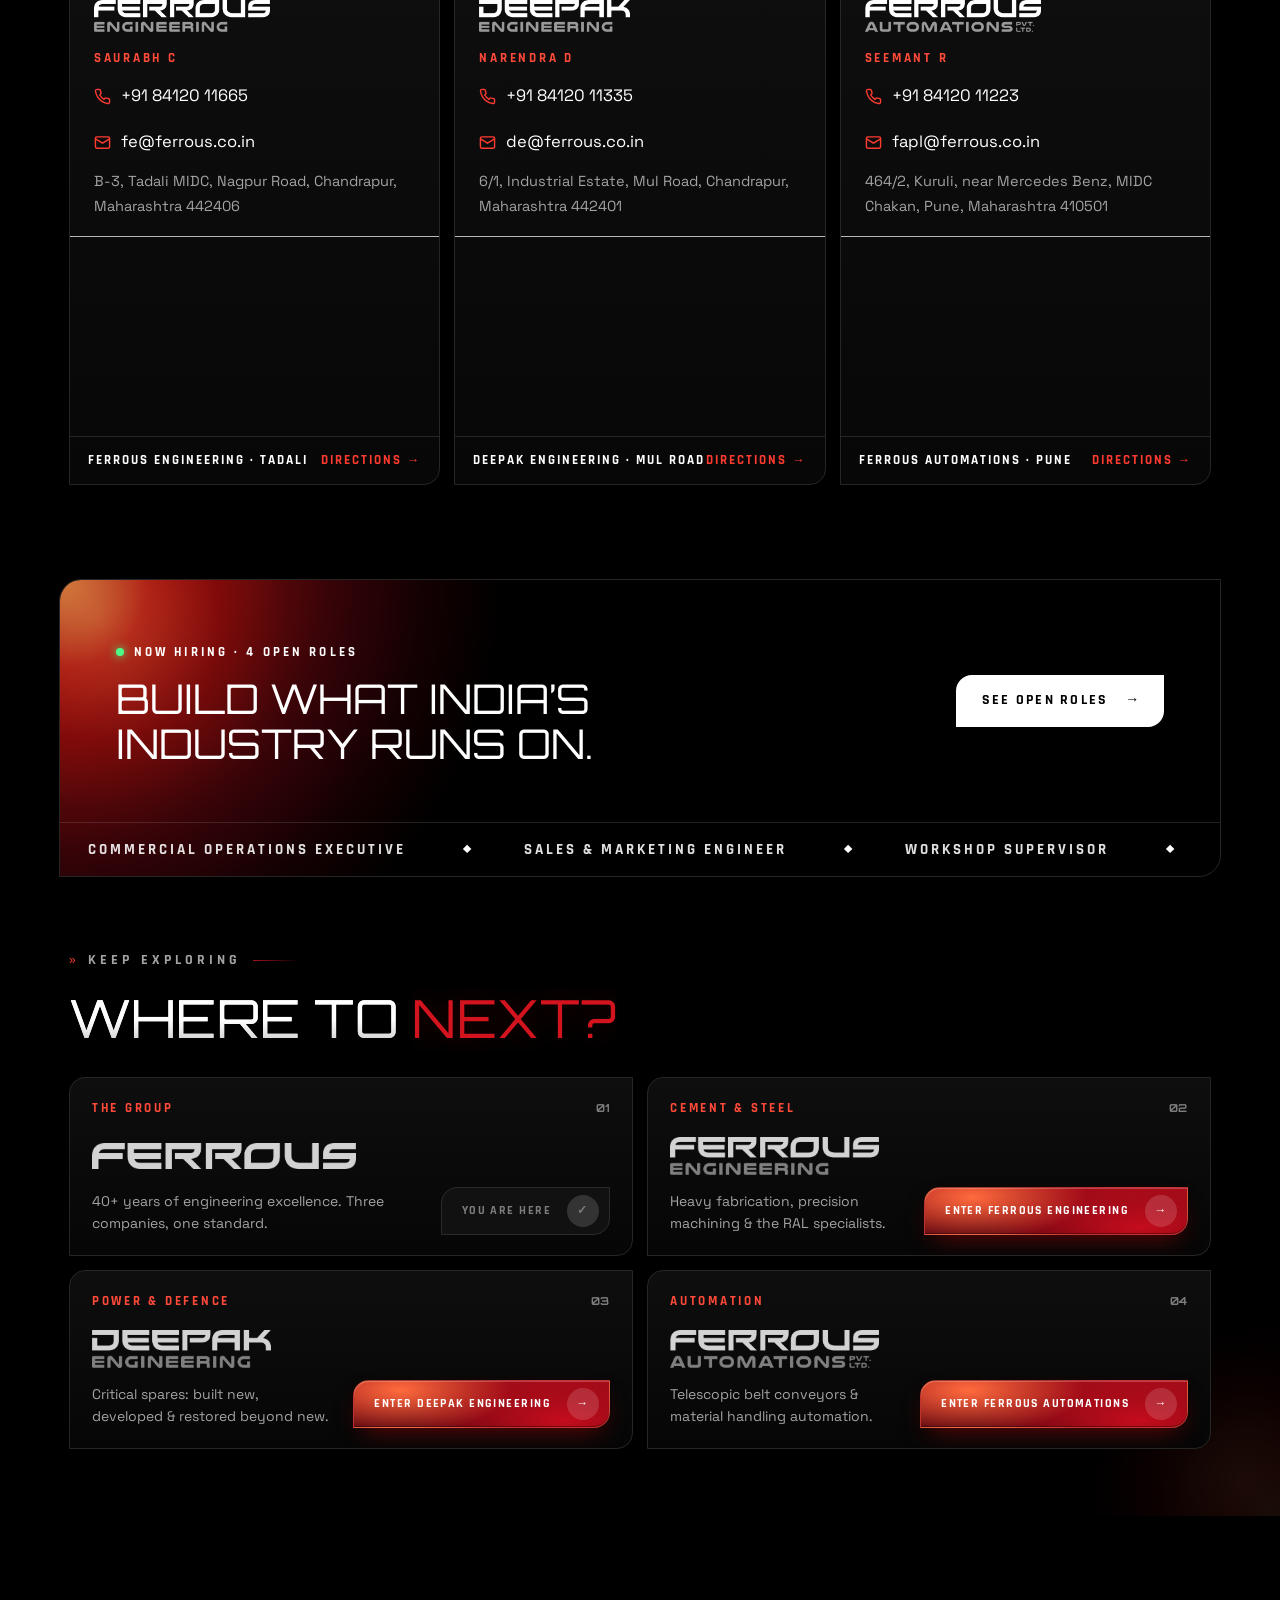
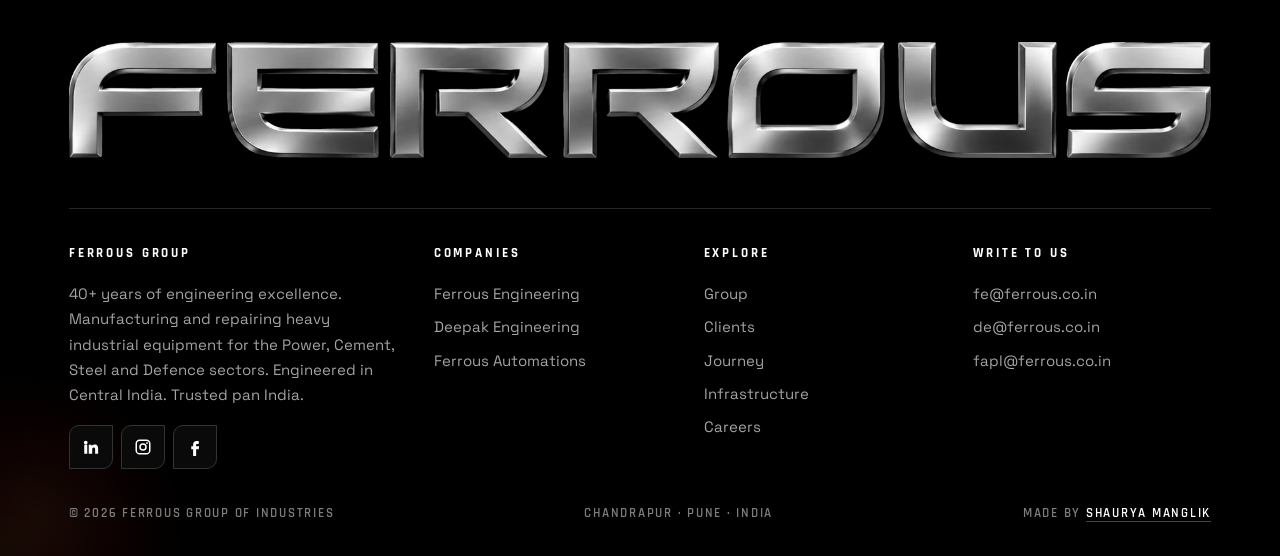
==== commit 35014050: "Ferrous site update 2026-11-13" ====
--- a/index.html
+++ b/index.html
@@ -29,7 +29,7 @@
 <script defer src="/_vercel/speed-insights/script.js"></script>
 <!-- CAREERS-CSS:START -->
 <!-- CAREERS-CSS:END -->
-<script>try{if(sessionStorage.getItem("pt")){sessionStorage.removeItem("pt");var H=document.documentElement,go=function(){if(!H.classList.contains("pt-hold"))return;H.classList.remove("pt-hold");H.classList.add("pt-in");setTimeout(function(){H.classList.remove("pt-in")},450)};H.classList.add("pt-hold");document.addEventListener("DOMContentLoaded",function(){requestAnimationFrame(go)});setTimeout(go,2500)}}catch(e){}</script><link rel="stylesheet" href="/assets/site/site.css?v=ba19927d77">
+<script>try{if(sessionStorage.getItem("pt")){sessionStorage.removeItem("pt");var H=document.documentElement,go=function(){if(!H.classList.contains("pt-hold"))return;H.classList.remove("pt-hold");H.classList.add("pt-in");setTimeout(function(){H.classList.remove("pt-in")},450)};H.classList.add("pt-hold");document.addEventListener("DOMContentLoaded",function(){requestAnimationFrame(go)});setTimeout(go,2500)}}catch(e){}</script><link rel="stylesheet" href="/assets/site/site.css?v=42c3c93703">
 </head>
 <body>
 
@@ -43,9 +43,9 @@
  <button class="burger" type="button" aria-label="Menu" aria-expanded="false" aria-controls="mnav"><i></i></button>
 </div></header>
 <div class="mnav" id="mnav">
- <div class="ml"><a href="#group"><i>01</i><span>Group</span><b>&rarr;</b></a><a href="#clients"><i>02</i><span>Clients</span><b>&rarr;</b></a><a href="#journey"><i>03</i><span>Journey</span><b>&rarr;</b></a><a href="#infrastructure"><i>04</i><span>Machines</span><b>&rarr;</b></a><a href="#photos"><i>05</i><span>Photos</span><b>&rarr;</b></a><a href="#contact"><i>06</i><span>Contact</span><b>&rarr;</b></a><a href="/careers"><i>07</i><span>Careers</span><b>&rarr;</b></a></div>
  <div class="lab mlab"><span class="idx">»</span> Our Companies</div>
  <div class="mc"><a href="/fe"><span><img data-a="lfe" class="" alt="Ferrous Engineering"><small>Cement &amp; Steel</small></span><span class="go">&rarr;</span></a><a href="/de"><span><img data-a="lde" class="" alt="Deepak Engineering"><small>Power &amp; Defence</small></span><span class="go">&rarr;</span></a><a href="/fapl"><span><img data-a="lfa" class="" alt="Ferrous Automations"><small>Automation</small></span><span class="go">&rarr;</span></a></div>
+ <div class="ml"><a href="#group"><i>01</i><span>Group</span></a><a href="#clients"><i>02</i><span>Clients</span></a><a href="#journey"><i>03</i><span>Journey</span></a><a href="#infrastructure"><i>04</i><span>Machines</span></a><a href="#photos"><i>05</i><span>Photos</span></a><a href="#contact"><i>06</i><span>Contact</span></a><a href="/careers"><i>07</i><span>Careers</span></a></div>
  <a class="btn btn-p mq" href="#contact" data-eq>Get a Quote <span class="ar" aria-hidden="true">&rarr;</span></a>
  <div class="qa"><a href="tel:+918412011665"><svg width="17" height="17" viewBox="0 0 24 24" fill="none" stroke="currentColor" stroke-width="2" aria-hidden="true"><path d="M22 16.9v3a2 2 0 0 1-2.2 2 19.8 19.8 0 0 1-8.6-3.1 19.5 19.5 0 0 1-6-6A19.8 19.8 0 0 1 2.1 4.2 2 2 0 0 1 4.1 2h3a2 2 0 0 1 2 1.7c.1.9.4 1.9.7 2.8a2 2 0 0 1-.5 2.1L8.1 9.9a16 16 0 0 0 6 6l1.3-1.3a2 2 0 0 1 2.1-.4c.9.3 1.8.6 2.8.7a2 2 0 0 1 1.7 2z"/></svg>Call</a><a href="mailto:fe@ferrous.co.in"><svg width="17" height="17" viewBox="0 0 24 24" fill="none" stroke="currentColor" stroke-width="2" aria-hidden="true"><rect x="2" y="4" width="20" height="16" rx="2"/><path d="m22 7-10 6L2 7"/></svg>Email</a><a href="https://www.google.com/maps/search/?api=1&amp;query=Ferrous+Engineering+Tadali+Chandrapur" target="_blank" rel="noopener"><svg width="17" height="17" viewBox="0 0 24 24" fill="none" stroke="currentColor" stroke-width="2" aria-hidden="true"><path d="M3 11l18-8-8 18-2-8z"/></svg>Directions</a></div>
 </div><main class="show" data-view="main" id="main" data-title="Ferrous Group | Heavy Engineering, Fabrication &amp; Automation Since 1985"><section class="hero" aria-label="Ferrous Group" data-sheet="Ferrous Group">
@@ -165,6 +165,6 @@
 document.querySelectorAll('img[data-cl]').forEach(function(i){i.src=window.__CL[+i.dataset.cl];});document.querySelectorAll('img[data-g]').forEach(function(i){i.src=window.__G[+i.dataset.g];});document.querySelectorAll('[data-gi]').forEach(function(f){f.dataset.full=window.__G[+f.dataset.gi];});
 document.querySelectorAll('[data-m]').forEach(function(m){m.style.setProperty('--m','url('+A[m.dataset.m]+')');});})();</script>
 <script>window.__R=["/assets/site/img/dabd0fdbf95242.webp", "/assets/site/img/98ec6f3bf334b9.webp", "/assets/site/img/d82078b897af1f.webp", "/assets/site/img/3d71ea5ba46477.webp", "/assets/site/img/f413929962d069.webp", "/assets/site/img/b8cf9d554adab7.webp", "/assets/site/img/eb4bf6e9524437.webp", "/assets/site/img/c27e6534467263.webp", "/assets/site/img/b528bb23eabfaf.webp", "/assets/site/img/f98702634bd4d6.webp", "/assets/site/img/1ad751b19c6e71.webp", "/assets/site/img/4e04939aa04cfc.webp", "/assets/site/img/612337037a81be.webp", "/assets/site/img/8014e3dd6735b7.webp", "/assets/site/img/4b21bc7bd7aafb.webp", "/assets/site/img/8ca7ba87e07caf.webp", "/assets/site/img/93ef8baf9ea5d5.webp", "/assets/site/img/43412ec35dffa9.webp", "/assets/site/img/9560dbfe8303b5.webp", "/assets/site/img/b606e7989e6039.webp", "/assets/site/img/b5e572cb64174c.webp", "/assets/site/img/244f804dc9e3ea.webp", "/assets/site/img/4de9be0cd5111a.webp", "/assets/site/img/72bd40621f83b4.webp", "/assets/site/img/593d5e07e2871d.webp", "/assets/site/img/6465177626157a.webp", "/assets/site/img/bbe5713fa448d2.webp", "/assets/site/img/83f14a4ef40ad6.webp", "/assets/site/img/e7642e928d393f.webp", "/assets/site/img/1ab807230f59aa.webp", "/assets/site/img/66659fc019dce0.webp", "/assets/site/img/0cbd82dc994d5d.webp", "/assets/site/img/8951806ebae0ca.webp", "/assets/site/img/bbf7561c59ec4d.webp", "/assets/site/img/c4b77a41679b09.webp"];document.querySelectorAll("img[data-r]").forEach(function(i){i.src=window.__R[+i.dataset.r]});</script>
-<script src="/assets/site/site.js?v=ba19927d77"></script>
+<script src="/assets/site/site.js?v=42c3c93703"></script>
 </body>
 </html>
--- a/assets/site/site.css
+++ b/assets/site/site.css
@@ -2165,4 +2165,11 @@
   .hstats b{font-family:var(--nul);font-weight:400;font-size:22px;letter-spacing:.02em;color:#fff}
   .hero .cue{display:none}
 }
+/* phone menu: companies on top, pages in two even columns (still no animation inside) */
+.mnav .mlab{margin:0 0 12px}
+.mnav .ml{display:grid;grid-template-columns:1fr 1fr;column-gap:18px;margin-top:20px;border-top:0}
+.mnav .ml a{grid-template-columns:30px 1fr;min-height:54px;font-size:17px}
+.mnav .ml a:last-child{grid-column:1/-1}
+/* phone hero: the ring sits behind the wordmark, not the buttons */
+@media (max-width:820px){ .hero .ring{top:calc(var(--nav) + 185px);width:104vw} }
 .cp .shot .cap{display:block}.cp .brand{display:block}.cp .contact-grid .con{display:block}.mapx .comet{opacity:0;transition:opacity .8s}.mapx.live .comet{opacity:1}.yr-big .nw{position:absolute;left:0;top:0;opacity:0;background:var(--steelg);-webkit-background-clip:text;background-clip:text;-webkit-text-fill-color:transparent;transition:opacity .4s}.yr-big.now .d{opacity:0}.yr-big.now .nw{opacity:1}.yr-big .d{transition:opacity .4s}
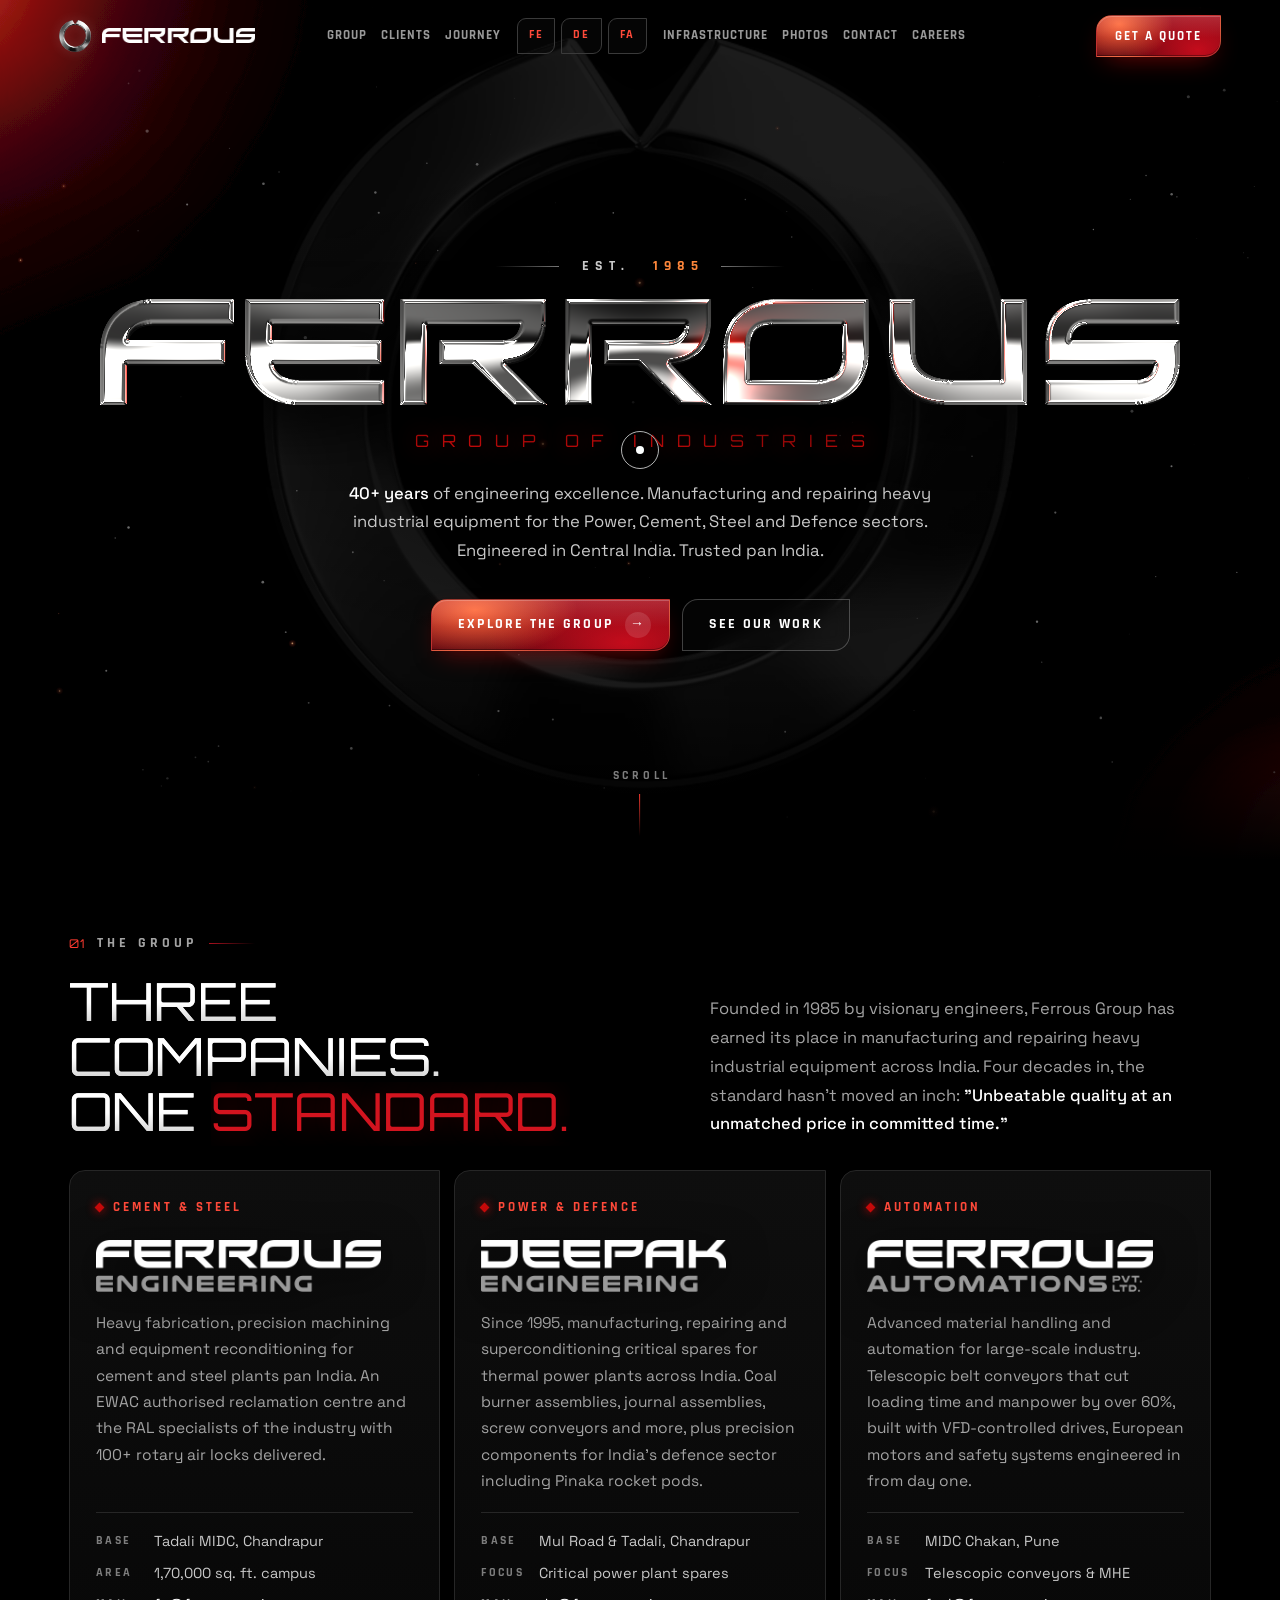
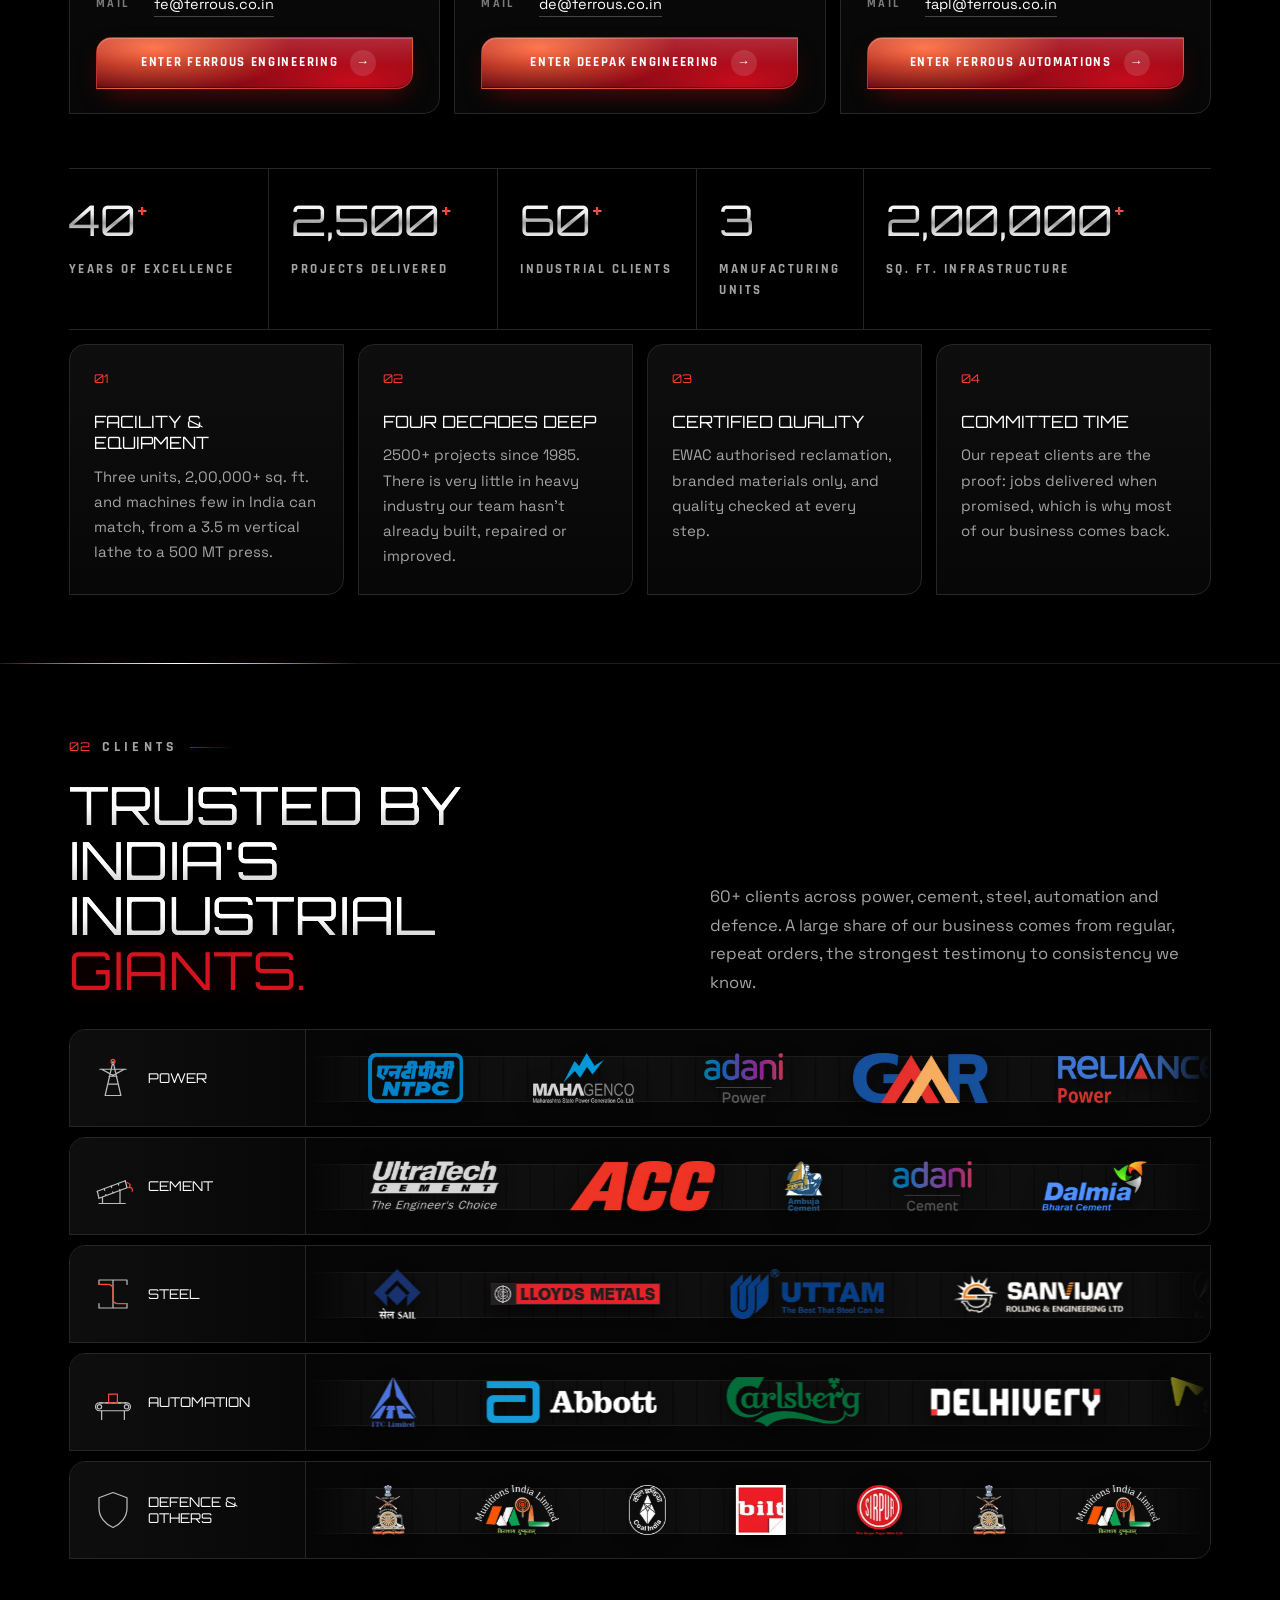
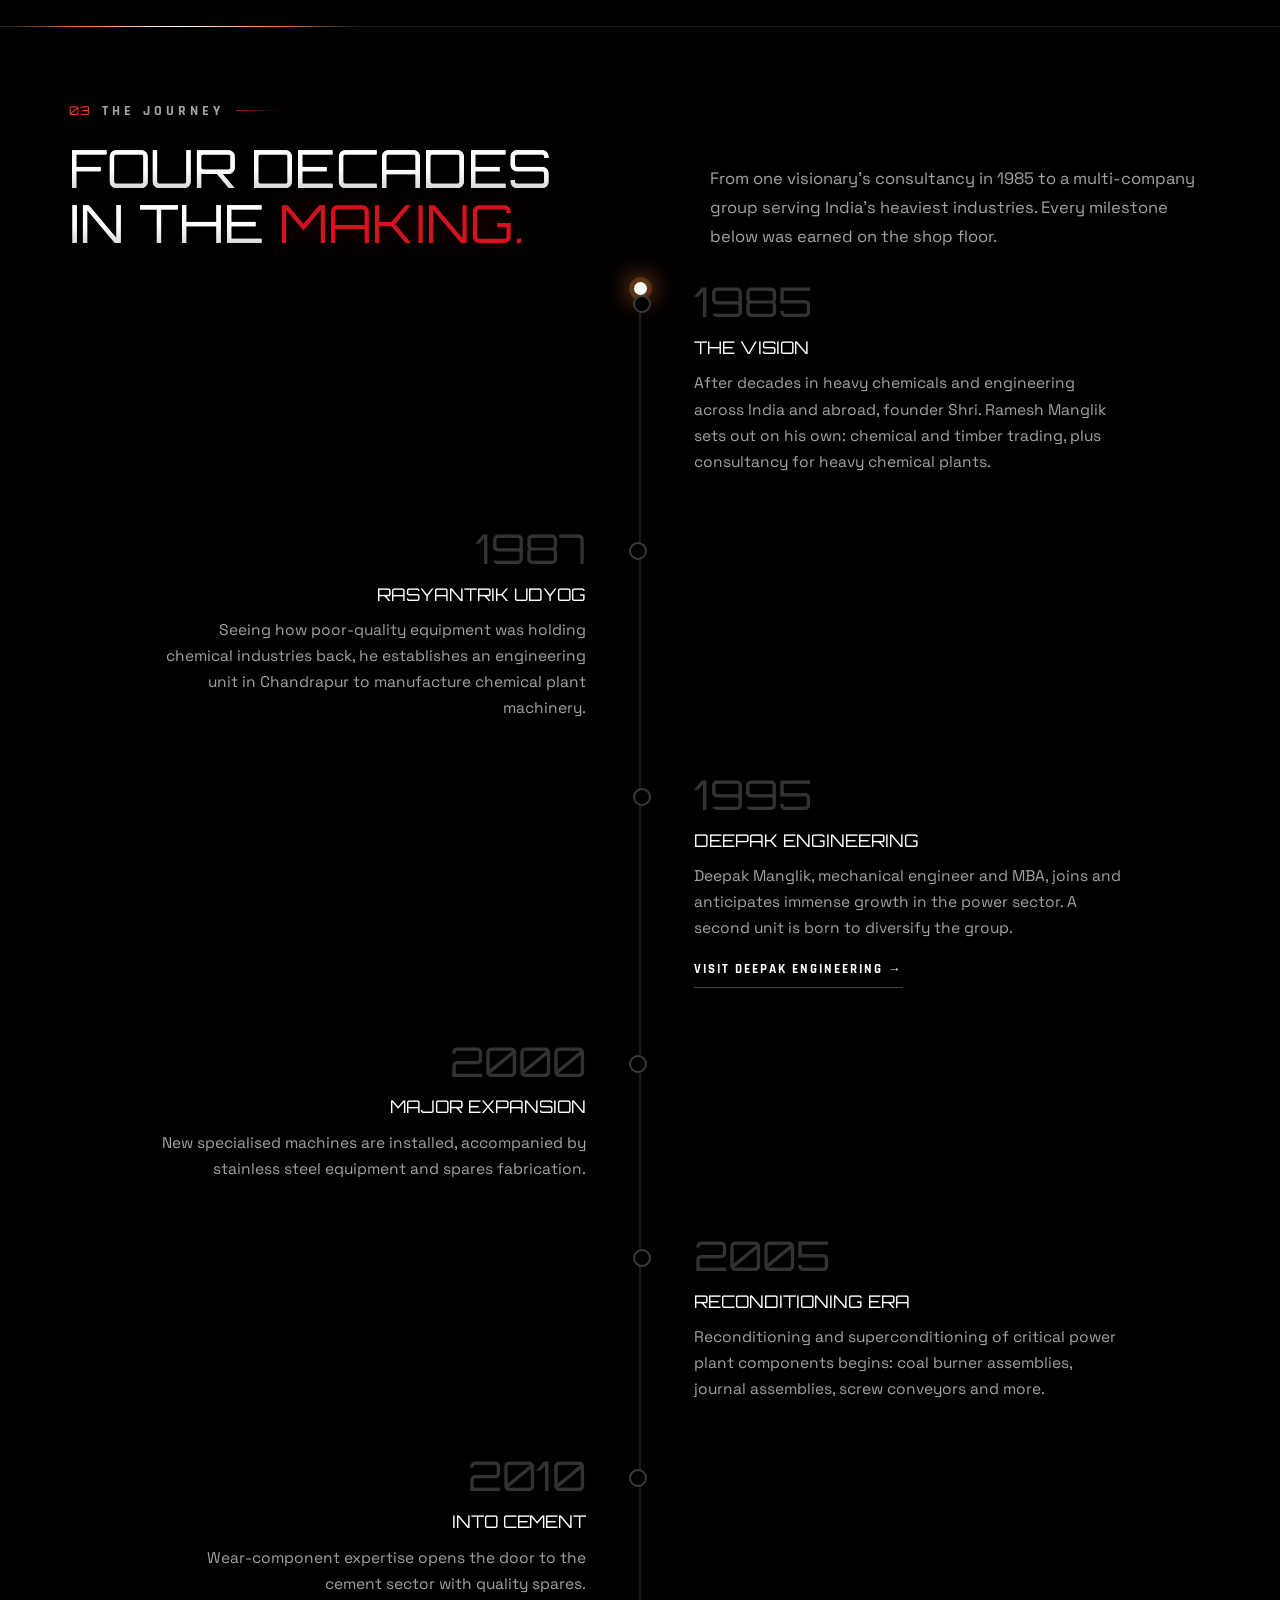
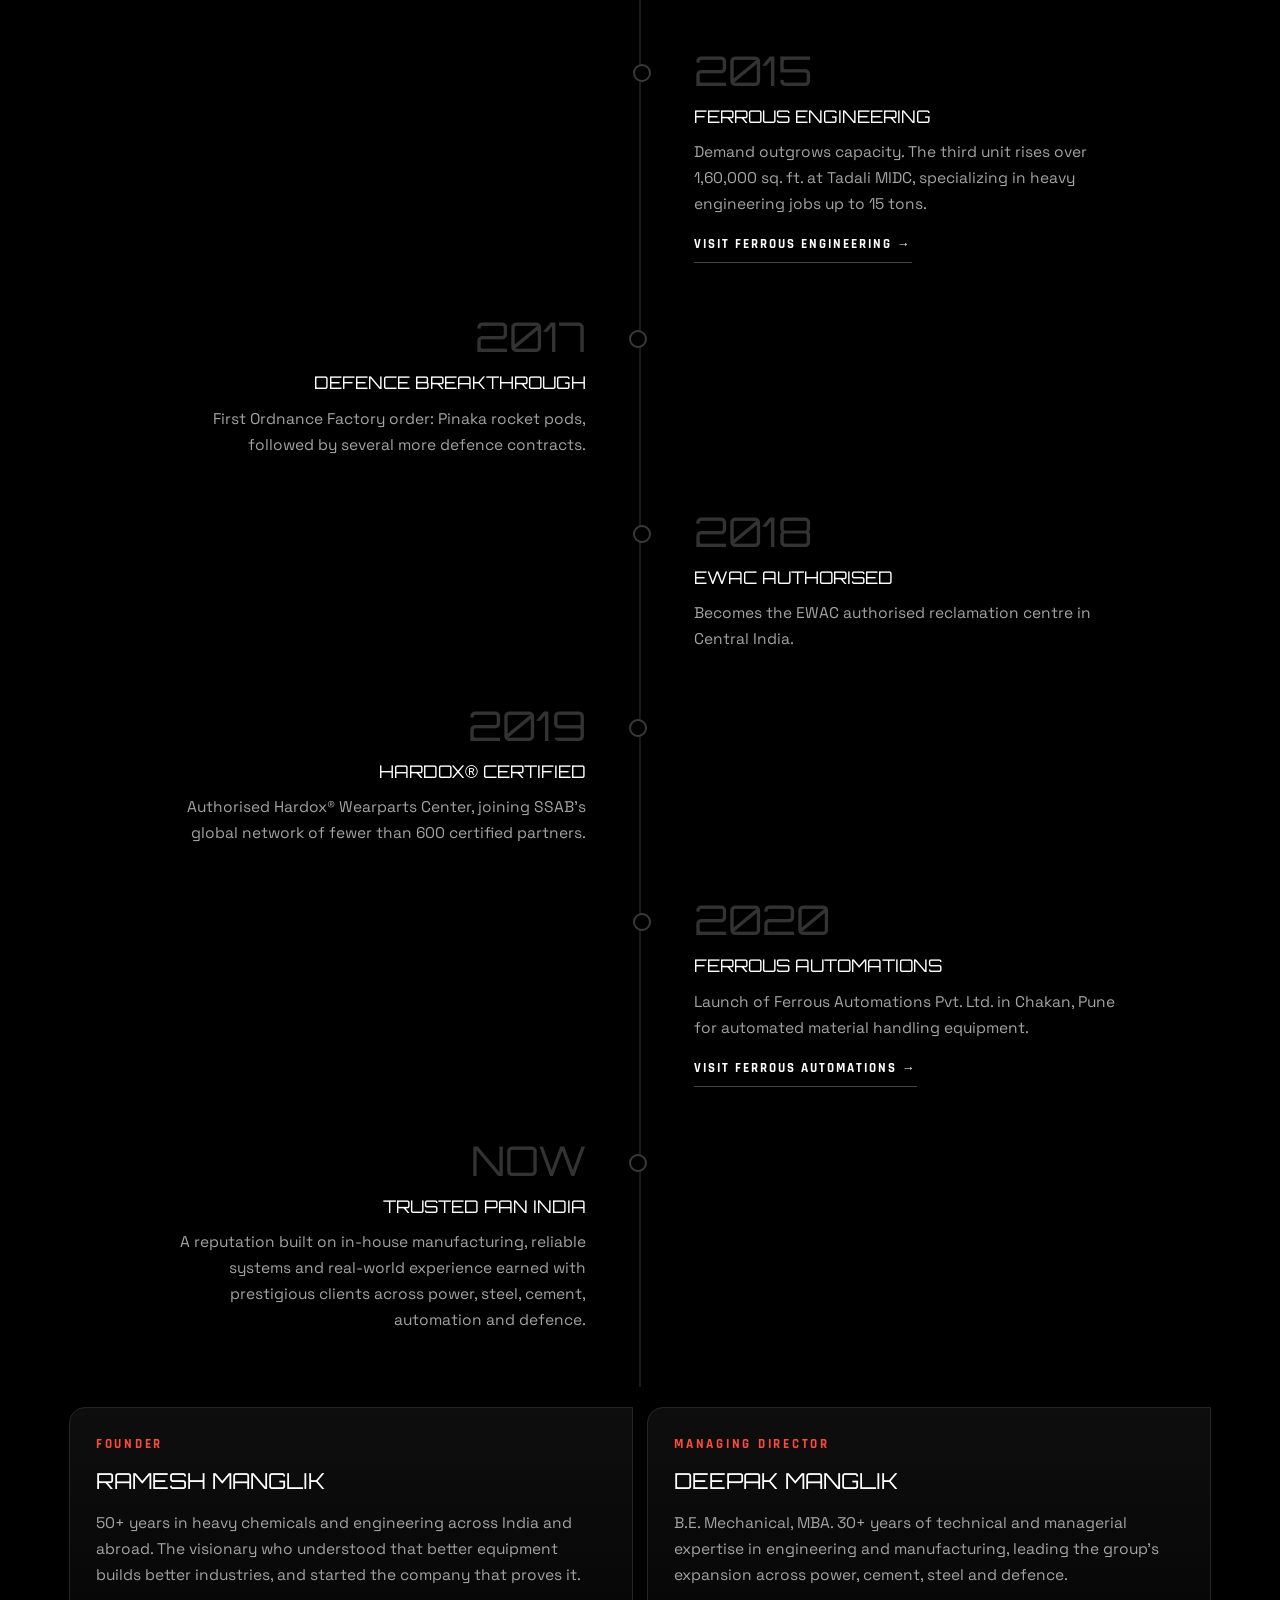
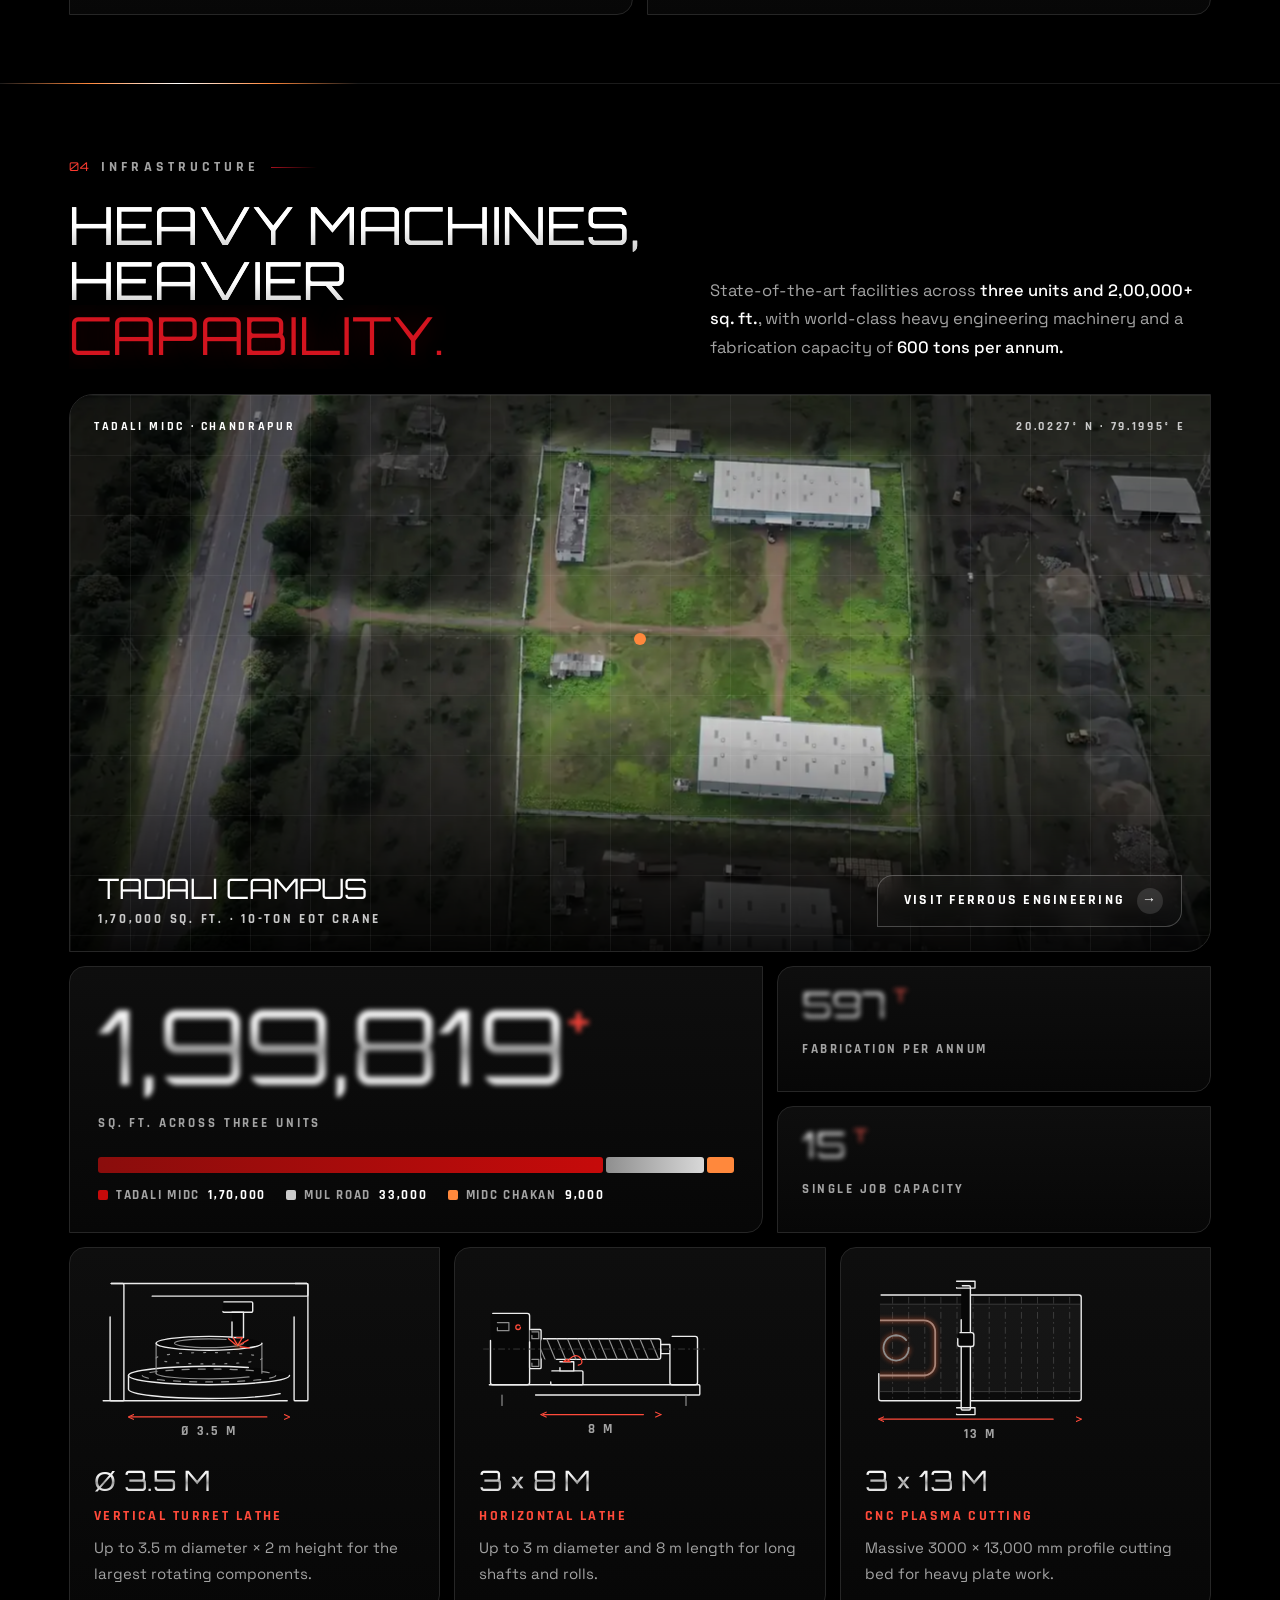
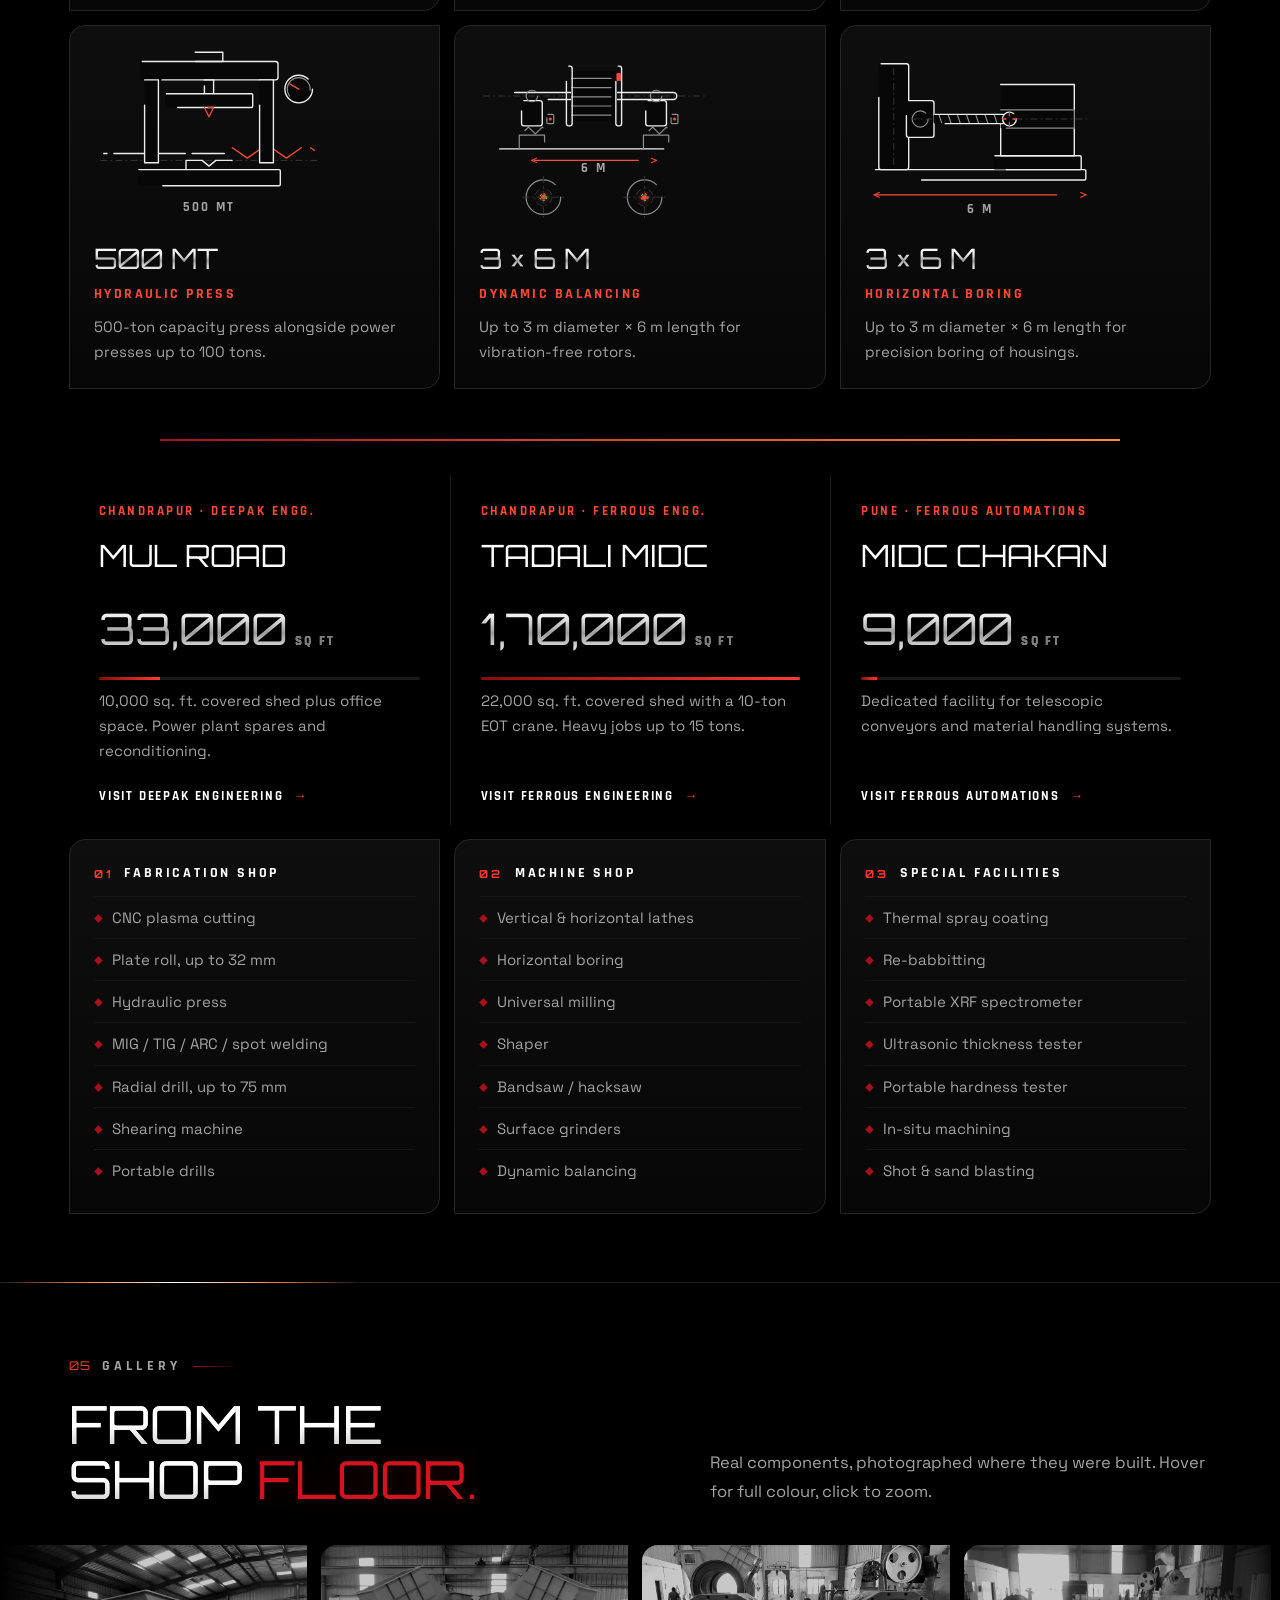
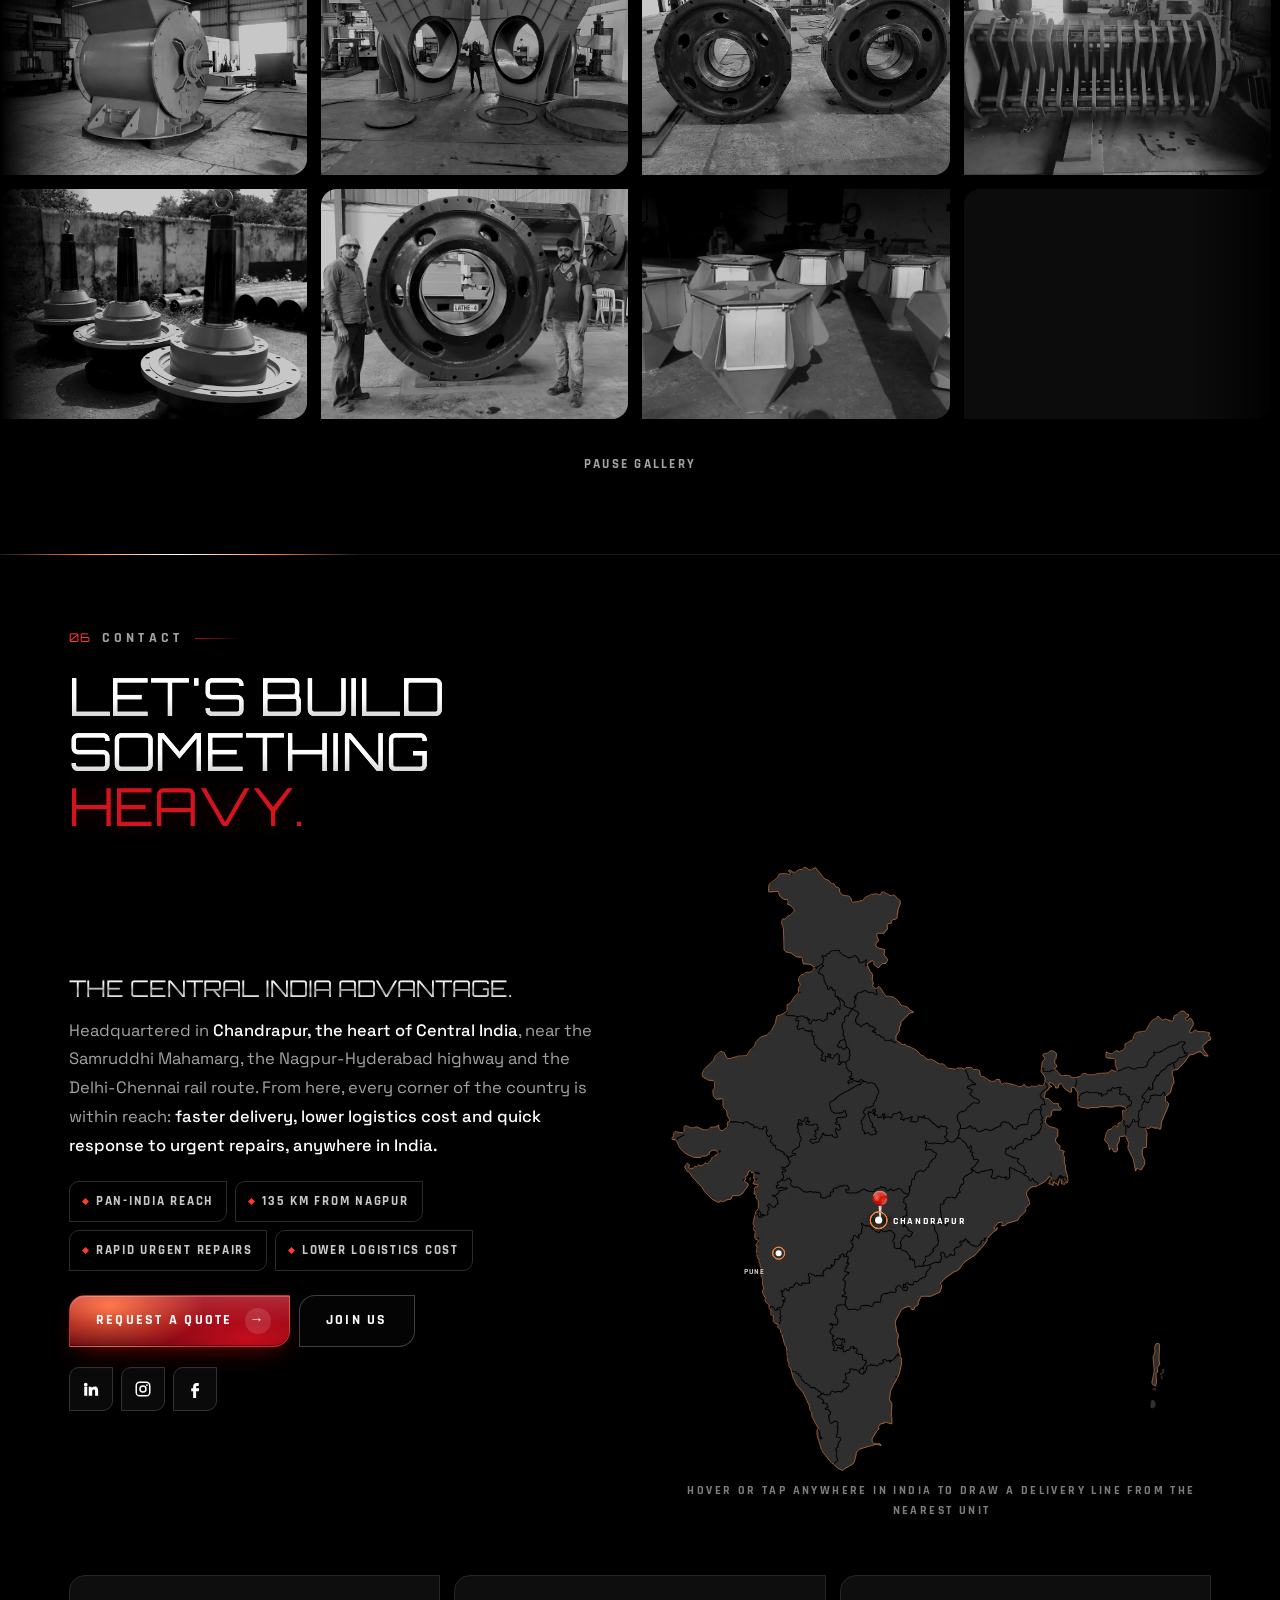
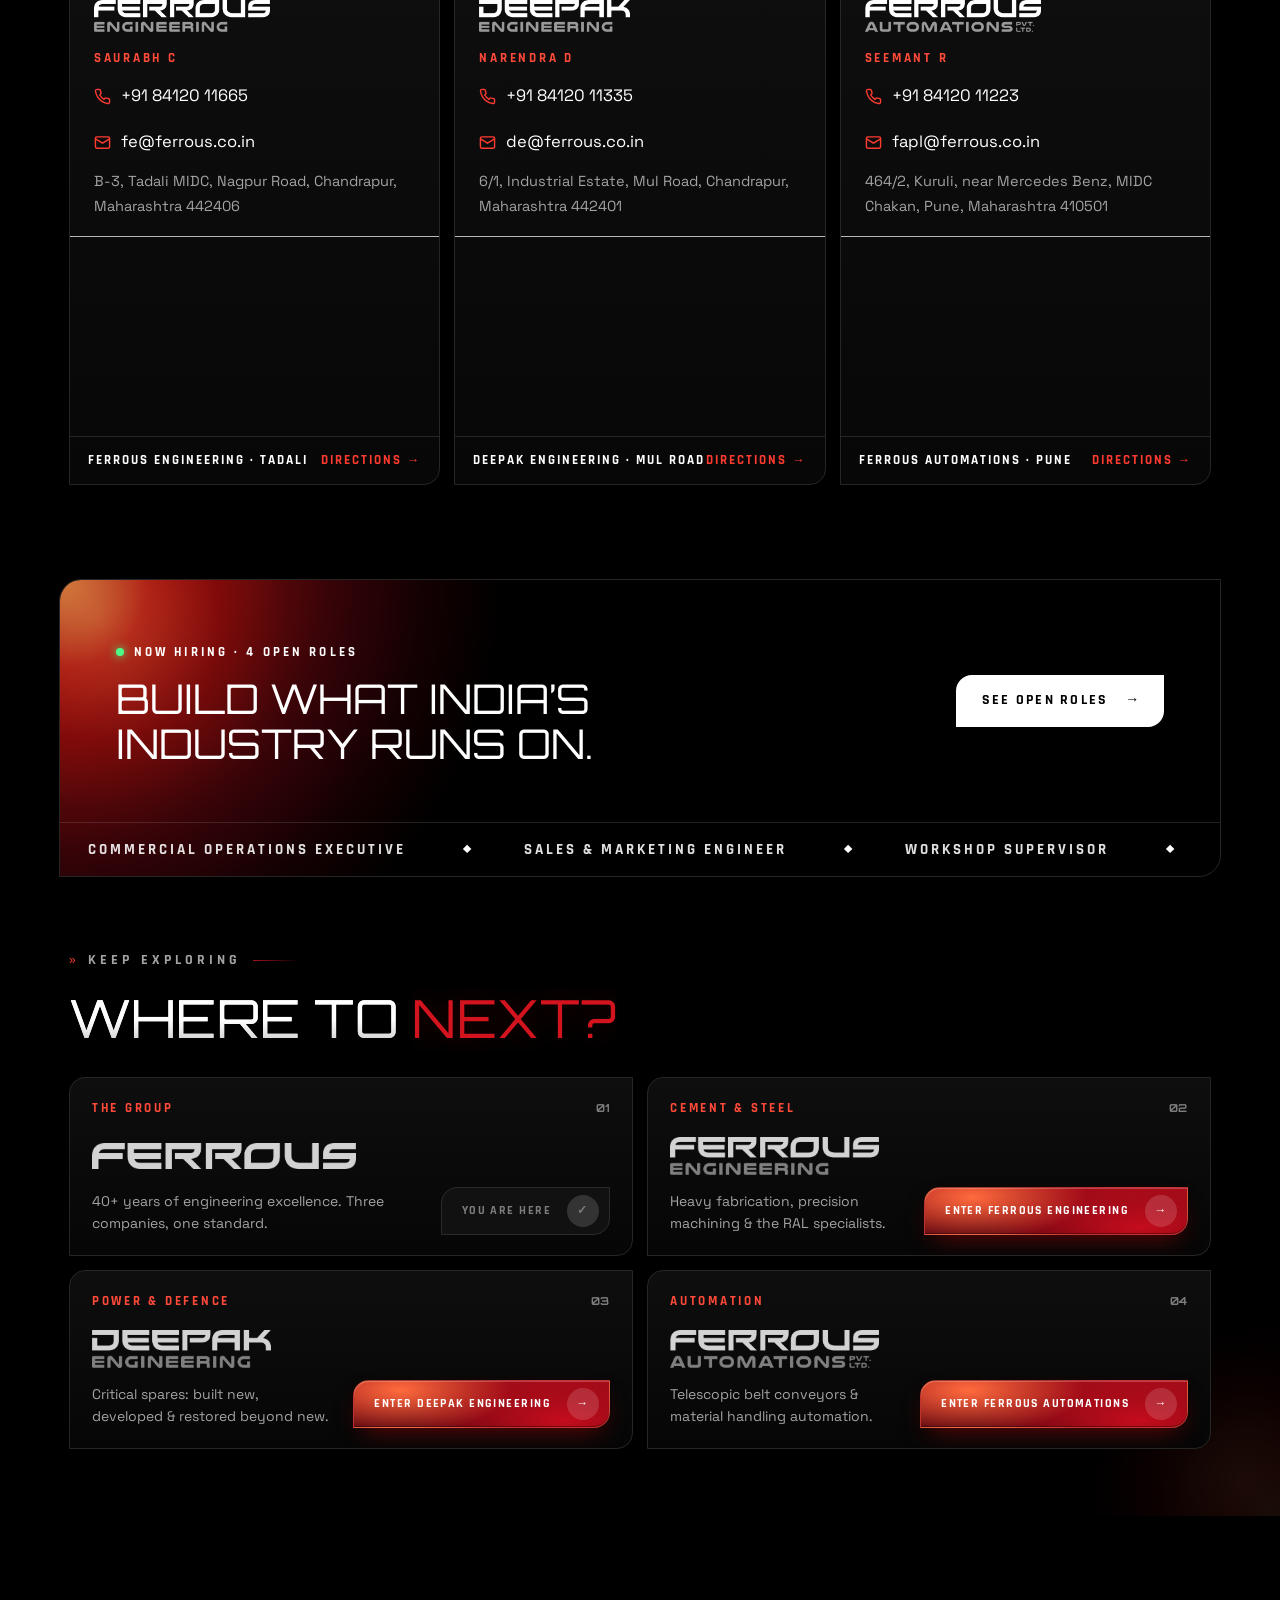
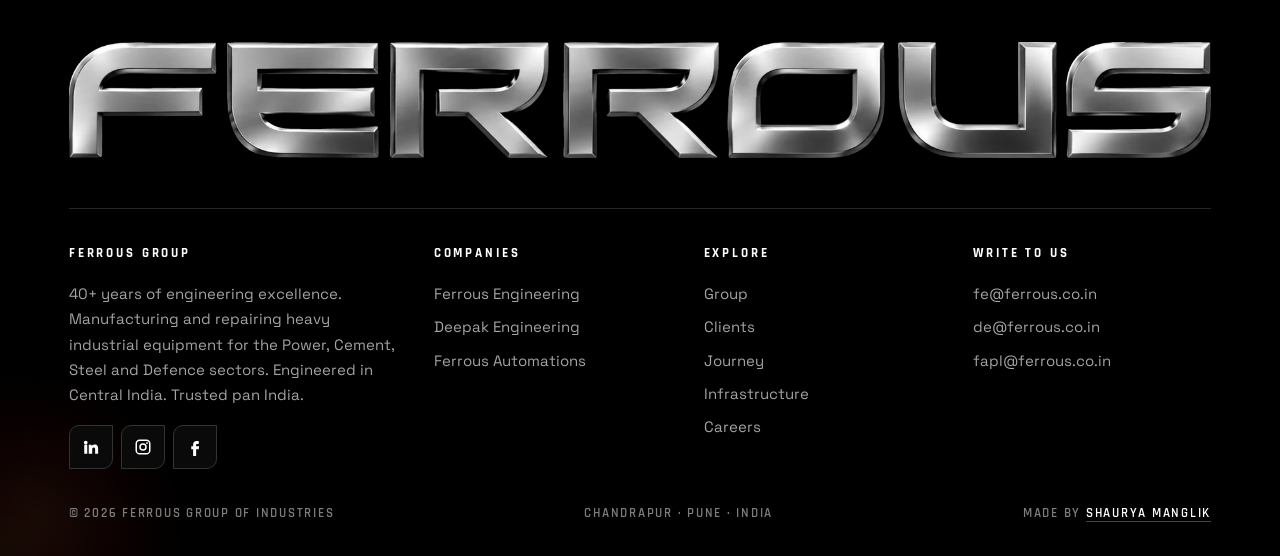
==== commit 408e5d78: "Ferrous site update 2026-11-13" ====
--- a/index.html
+++ b/index.html
@@ -29,7 +29,7 @@
 <script defer src="/_vercel/speed-insights/script.js"></script>
 <!-- CAREERS-CSS:START -->
 <!-- CAREERS-CSS:END -->
-<script>try{if(sessionStorage.getItem("pt")){sessionStorage.removeItem("pt");var H=document.documentElement,go=function(){if(!H.classList.contains("pt-hold"))return;H.classList.remove("pt-hold");H.classList.add("pt-in");setTimeout(function(){H.classList.remove("pt-in")},450)};H.classList.add("pt-hold");document.addEventListener("DOMContentLoaded",function(){requestAnimationFrame(go)});setTimeout(go,2500)}}catch(e){}</script><link rel="stylesheet" href="/assets/site/site.css?v=42c3c93703">
+<script>try{if(sessionStorage.getItem("pt")){sessionStorage.removeItem("pt");var H=document.documentElement,go=function(){if(!H.classList.contains("pt-hold"))return;H.classList.remove("pt-hold");H.classList.add("pt-in");setTimeout(function(){H.classList.remove("pt-in")},450)};H.classList.add("pt-hold");document.addEventListener("DOMContentLoaded",function(){requestAnimationFrame(go)});setTimeout(go,2500)}}catch(e){}</script><link rel="stylesheet" href="/assets/site/site.css?v=e986997885">
 </head>
 <body>
 
@@ -51,7 +51,8 @@
 </div><main class="show" data-view="main" id="main" data-title="Ferrous Group | Heavy Engineering, Fabrication &amp; Automation Since 1985"><section class="hero" aria-label="Ferrous Group" data-sheet="Ferrous Group">
  <svg width="0" height="0" style="position:absolute" aria-hidden="true"><filter id="haze" x="-10%" y="-10%" width="120%" height="120%"><feTurbulence type="fractalNoise" baseFrequency="0.004 0.009" numOctaves="2" seed="7"><animate attributeName="baseFrequency" dur="20s" values="0.004 0.009;0.005 0.012;0.004 0.009" repeatCount="indefinite"/></feTurbulence><feDisplacementMap in="SourceGraphic" scale="22"/></filter></svg>
  <div class="heat"></div><div class="heat two"></div>
- <img decoding="async" loading="lazy" data-a="ringm" class="ring" alt="">
+ <img decoding="async" fetchpriority="high" data-a="ringm" class="ring" alt="">
+ <div class="orbit" aria-hidden="true"><i></i><b></b></div>
  <canvas class="dust" aria-hidden="true"></canvas>
  <div class="hero-in">
   <div class="est rv">Est. <b>1985</b></div>
@@ -63,6 +64,7 @@
   <div class="hstats rv" style="--d:520ms"><span><b>40+</b>Years</span><span><b>3</b>Companies</span><span><b>60+</b>Clients</span></div>
  </div>
  <a class="cue" href="#group">Scroll<i></i></a>
+ <div class="hsec" aria-hidden="true"><div><span>Power</span><span>Cement</span><span>Steel</span><span>Defence</span><span>Power</span><span>Cement</span><span>Steel</span><span>Defence</span><span>Power</span><span>Cement</span><span>Steel</span><span>Defence</span><span>Power</span><span>Cement</span><span>Steel</span><span>Defence</span></div></div>
 </section><section class="sec" id="group" data-sheet="The Group"><div class="wrap">
  <div class="hd"><div><div class="lab rv"><span class="idx">01</span> The Group</div><h2 class="h2" data-split>Three Companies. <br/>One <span class="red-word">Standard.</span></h2></div><p class="lede rv" style="--d:140ms">Founded in 1985 by visionary engineers, Ferrous Group has earned its place in manufacturing and repairing heavy industrial equipment across India. Four decades in, the standard hasn't moved an inch: <strong>"Unbeatable quality at an unmatched price in committed time."</strong></p></div>
  <div class="cos"><article class="card co rv" style="--d:0ms" data-href="/fe">
@@ -165,6 +167,6 @@
 document.querySelectorAll('img[data-cl]').forEach(function(i){i.src=window.__CL[+i.dataset.cl];});document.querySelectorAll('img[data-g]').forEach(function(i){i.src=window.__G[+i.dataset.g];});document.querySelectorAll('[data-gi]').forEach(function(f){f.dataset.full=window.__G[+f.dataset.gi];});
 document.querySelectorAll('[data-m]').forEach(function(m){m.style.setProperty('--m','url('+A[m.dataset.m]+')');});})();</script>
 <script>window.__R=["/assets/site/img/dabd0fdbf95242.webp", "/assets/site/img/98ec6f3bf334b9.webp", "/assets/site/img/d82078b897af1f.webp", "/assets/site/img/3d71ea5ba46477.webp", "/assets/site/img/f413929962d069.webp", "/assets/site/img/b8cf9d554adab7.webp", "/assets/site/img/eb4bf6e9524437.webp", "/assets/site/img/c27e6534467263.webp", "/assets/site/img/b528bb23eabfaf.webp", "/assets/site/img/f98702634bd4d6.webp", "/assets/site/img/1ad751b19c6e71.webp", "/assets/site/img/4e04939aa04cfc.webp", "/assets/site/img/612337037a81be.webp", "/assets/site/img/8014e3dd6735b7.webp", "/assets/site/img/4b21bc7bd7aafb.webp", "/assets/site/img/8ca7ba87e07caf.webp", "/assets/site/img/93ef8baf9ea5d5.webp", "/assets/site/img/43412ec35dffa9.webp", "/assets/site/img/9560dbfe8303b5.webp", "/assets/site/img/b606e7989e6039.webp", "/assets/site/img/b5e572cb64174c.webp", "/assets/site/img/244f804dc9e3ea.webp", "/assets/site/img/4de9be0cd5111a.webp", "/assets/site/img/72bd40621f83b4.webp", "/assets/site/img/593d5e07e2871d.webp", "/assets/site/img/6465177626157a.webp", "/assets/site/img/bbe5713fa448d2.webp", "/assets/site/img/83f14a4ef40ad6.webp", "/assets/site/img/e7642e928d393f.webp", "/assets/site/img/1ab807230f59aa.webp", "/assets/site/img/66659fc019dce0.webp", "/assets/site/img/0cbd82dc994d5d.webp", "/assets/site/img/8951806ebae0ca.webp", "/assets/site/img/bbf7561c59ec4d.webp", "/assets/site/img/c4b77a41679b09.webp"];document.querySelectorAll("img[data-r]").forEach(function(i){i.src=window.__R[+i.dataset.r]});</script>
-<script src="/assets/site/site.js?v=42c3c93703"></script>
+<script src="/assets/site/site.js?v=69feb67c26"></script>
 </body>
 </html>
--- a/assets/site/site.css
+++ b/assets/site/site.css
@@ -2172,4 +2172,64 @@
 .mnav .ml a:last-child{grid-column:1/-1}
 /* phone hero: the ring sits behind the wordmark, not the buttons */
 @media (max-width:820px){ .hero .ring{top:calc(var(--nav) + 185px);width:104vw} }
-.cp .shot .cap{display:block}.cp .brand{display:block}.cp .contact-grid .con{display:block}.mapx .comet{opacity:0;transition:opacity .8s}.mapx.live .comet{opacity:1}.yr-big .nw{position:absolute;left:0;top:0;opacity:0;background:var(--steelg);-webkit-background-clip:text;background-clip:text;-webkit-text-fill-color:transparent;transition:opacity .4s}.yr-big.now .d{opacity:0}.yr-big.now .nw{opacity:1}.yr-big .d{transition:opacity .4s}+.cp .shot .cap{display:block}.cp .brand{display:block}.cp .contact-grid .con{display:block}.mapx .comet{opacity:0;transition:opacity .8s}.mapx.live .comet{opacity:1}.yr-big .nw{position:absolute;left:0;top:0;opacity:0;background:var(--steelg);-webkit-background-clip:text;background-clip:text;-webkit-text-fill-color:transparent;transition:opacity .4s}.yr-big.now .d{opacity:0}.yr-big.now .nw{opacity:1}.yr-big .d{transition:opacity .4s}
+/* ============================== phone hero v2 (desktop untouched) ============================== */
+.hero .orbit,.hero .hsec{display:none}
+@media (max-width:820px){
+  .hero{display:flex;align-items:center;min-height:100svh;height:auto;max-height:none;padding:0 0 58px}
+  .hero .hero-in{padding:calc(var(--nav) + 28px) 22px 26px}
+  /* glows sized by width, so iOS toolbar changes never resize them */
+  .hero .heat::before{background:radial-gradient(circle 125vw at 0 0,var(--hs))}
+  .hero .heat.two::before{background:radial-gradient(circle 80vw at 100% 100%,var(--hs));opacity:.2}
+  .hero::before{content:'';position:absolute;z-index:-2;left:50%;top:var(--ry,250px);width:130vw;height:130vw;margin:-65vw 0 0 -65vw;pointer-events:none;
+    background:radial-gradient(closest-side,rgba(198,10,10,.26),rgba(138,13,12,.1) 45%,transparent 72%)}
+  /* the ring: fixed square, centred on the wordmark, loaded first, rotation only, no blur filter */
+  .hero .ring{left:50%;top:var(--ry,250px);width:92vw;height:92vw;margin:-46vw 0 0 -46vw;transform:none;filter:none;opacity:.24;
+    animation:ringp 34s linear infinite;will-change:transform;backface-visibility:hidden;object-fit:contain}
+  @keyframes ringp{to{transform:rotate(360deg)}}
+  /* an ember light orbits the ring's outer edge */
+  .hero .orbit{display:block;position:absolute;z-index:-1;left:50%;top:var(--ry,250px);width:95vw;height:95vw;margin:-47.5vw 0 0 -47.5vw;border-radius:50%;pointer-events:none}
+  .hero .orbit::before{content:'';position:absolute;inset:0;border-radius:50%;border:1px solid rgba(255,255,255,.07)}
+  .hero .orbit::after{content:'';position:absolute;inset:16%;border-radius:50%;border:1px solid rgba(255,255,255,.045)}
+  .hero .orbit i,.hero .orbit b{position:absolute;inset:-1px;border-radius:50%;animation:ringp 7s linear infinite;will-change:transform}
+  .hero .orbit i{background:conic-gradient(from 0deg,transparent 0 60%,rgba(255,61,46,0) 62%,rgba(255,61,46,.5) 80%,#ffb48a 87.5%,transparent 87.6%);
+    -webkit-mask:radial-gradient(farthest-side,transparent calc(100% - 2px),#000 calc(100% - 1.5px));mask:radial-gradient(farthest-side,transparent calc(100% - 2px),#000 calc(100% - 1.5px))}
+  .hero .orbit b::after{content:'';position:absolute;left:15.6%;top:13.6%;width:6px;height:6px;margin:-3px;border-radius:50%;background:#fff3ea;
+    box-shadow:0 0 6px 2px rgba(255,180,138,.9),0 0 18px 6px rgba(255,61,46,.55)}
+  /* type: clear hierarchy */
+  .hero .est{font-size:11.5px;letter-spacing:.42em;gap:12px}
+  .hero .chrome{margin-top:14px}
+  .hero .gi{margin-top:14px;font-size:10.5px;letter-spacing:.5em;text-indent:.5em}
+  .hero .tag{margin-top:26px;font-size:14.5px;line-height:1.65;max-width:32ch;color:#a3a3a3}
+  .hero .tag strong{color:#fff;font-weight:500}
+  /* buttons: one stack, same shape */
+  .hero .hero-cta{display:grid;grid-template-columns:1fr;gap:10px;margin-top:28px}
+  .hero .hero-cta .btn{min-height:54px}
+  /* stats: a steel instrument strip with an ember top edge */
+  .hero .hstats{position:relative;margin-top:22px;border:1px solid #242424;border-radius:var(--cut-s);background:linear-gradient(180deg,rgba(22,22,22,.85),rgba(8,8,8,.85));overflow:hidden}
+  .hero .hstats::before{content:'';position:absolute;left:0;right:0;top:0;height:1px;background:linear-gradient(90deg,transparent,#ff3d2e 30%,#ff9055 50%,#ff3d2e 70%,transparent);opacity:.8}
+  .hero .hstats b{background:linear-gradient(180deg,#fff 30%,#9a9a9a);-webkit-background-clip:text;background-clip:text;-webkit-text-fill-color:transparent;font-size:23px}
+  /* sector band along the bottom edge */
+  .hero .hsec{display:block;position:absolute;left:0;right:0;bottom:0;height:42px;overflow:hidden;border-top:1px solid #1b1b1b;background:rgba(0,0,0,.55);
+    -webkit-mask:linear-gradient(90deg,transparent,#000 12%,#000 88%,transparent);mask:linear-gradient(90deg,transparent,#000 12%,#000 88%,transparent)}
+  .hero .hsec div{display:flex;width:max-content;height:100%;align-items:center;animation:hsec 22s linear infinite}
+  .hero .hsec span{display:inline-flex;align-items:center;gap:22px;padding-right:22px;font-family:var(--data);font-weight:700;font-size:11px;letter-spacing:.34em;text-transform:uppercase;color:#7c7c7c}
+  .hero .hsec span::after{content:'';width:5px;height:5px;background:#c60a0a;transform:rotate(45deg)}
+  @keyframes hsec{to{transform:translateX(-50%)}}
+  .hero .cue{display:none}
+}
+@media (max-width:820px) and (prefers-reduced-motion:reduce){.hero .ring,.hero .orbit i,.hero .orbit b,.hero .hsec div{animation:none}}
+@media (max-width:820px){
+  .hero .hero-in{display:flex;flex-direction:column;align-items:center;min-height:calc(100svh - 58px)}
+  .hero .tag{margin-top:auto;padding-top:24px}
+  .hero .hero-cta,.hero .hstats{width:100%}
+  .hero .ring{opacity:.18}
+  .hero .gi{color:#e4161c;text-shadow:0 0 18px rgba(198,10,10,.85),0 1px 0 #000}
+}
+@media (max-width:820px){
+  .hero .est{margin-top:auto}
+  .hero .hero-in{padding-top:calc(var(--nav) + 18px)}
+  .hero .ring{width:84vw;height:84vw;margin:-42vw 0 0 -42vw}
+  .hero .orbit{width:87vw;height:87vw;margin:-43.5vw 0 0 -43.5vw}
+  .hero::before{width:120vw;height:120vw;margin:-60vw 0 0 -60vw}
+}
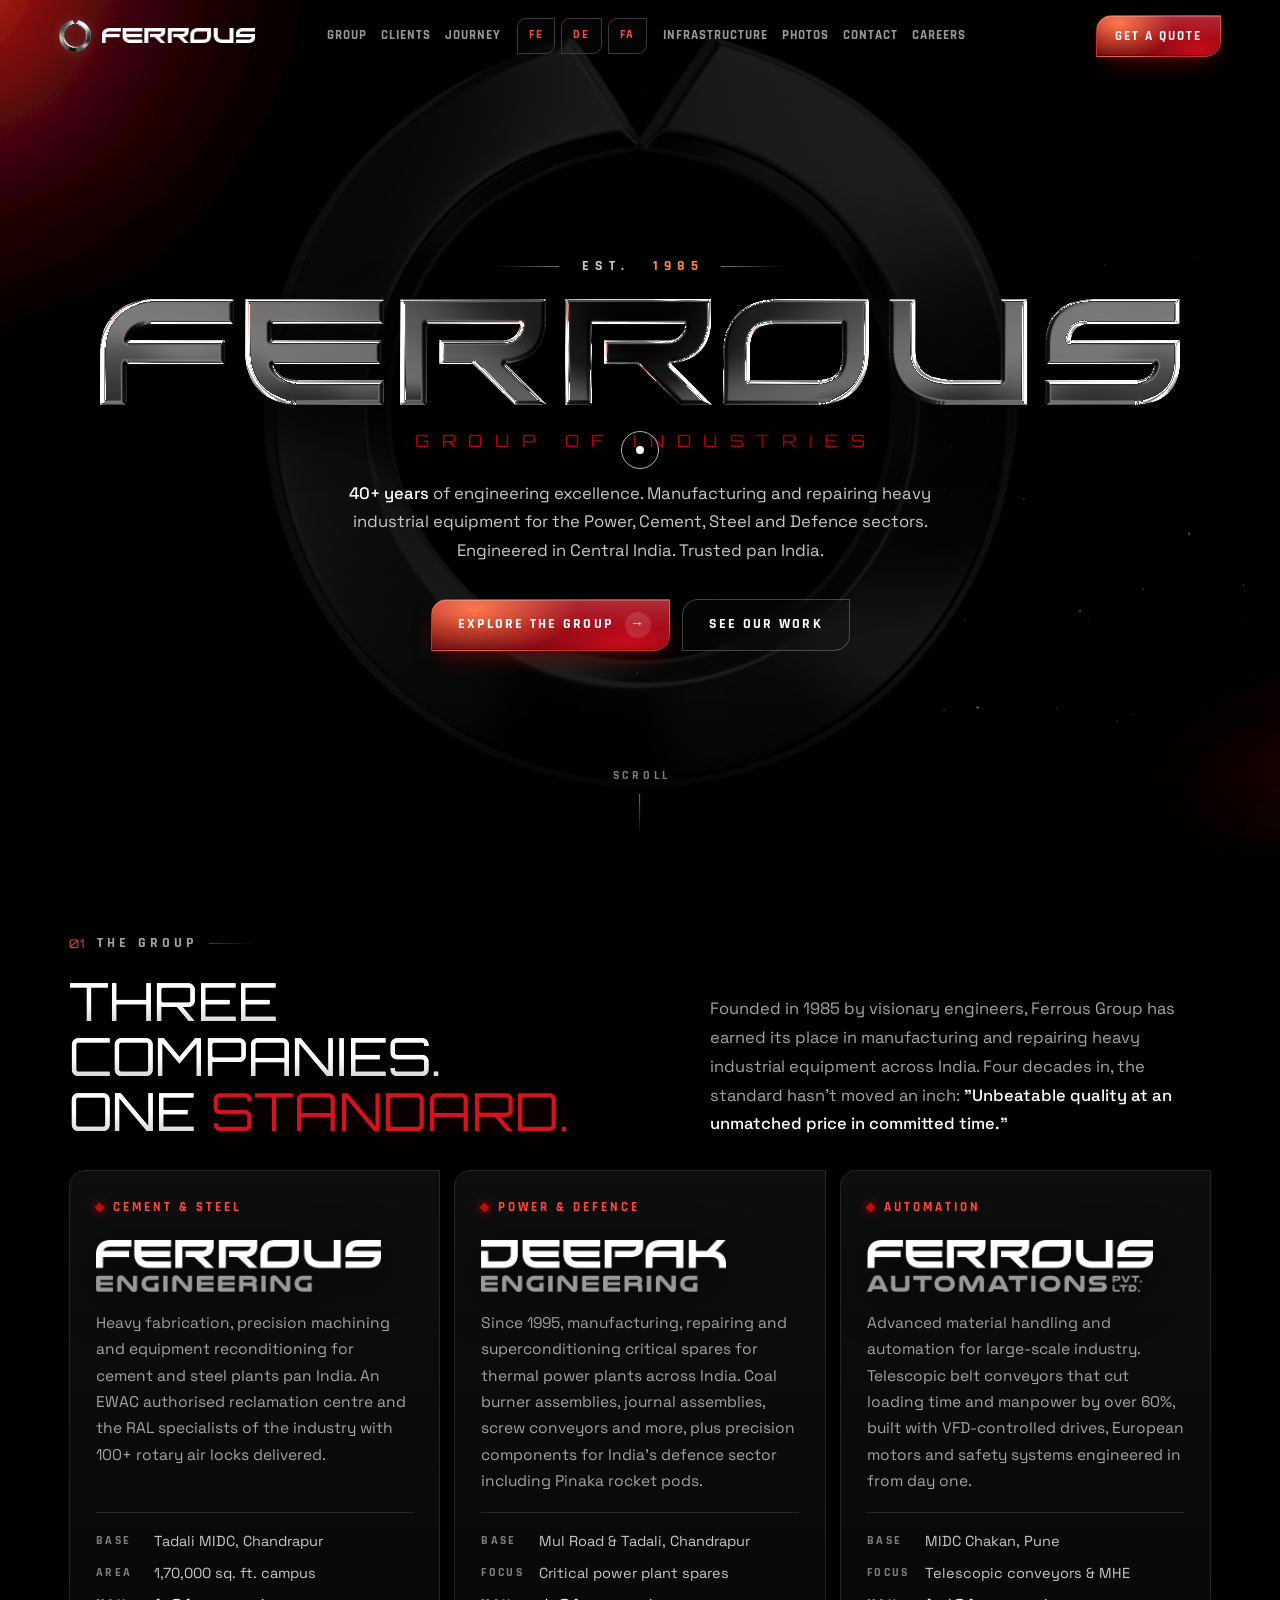
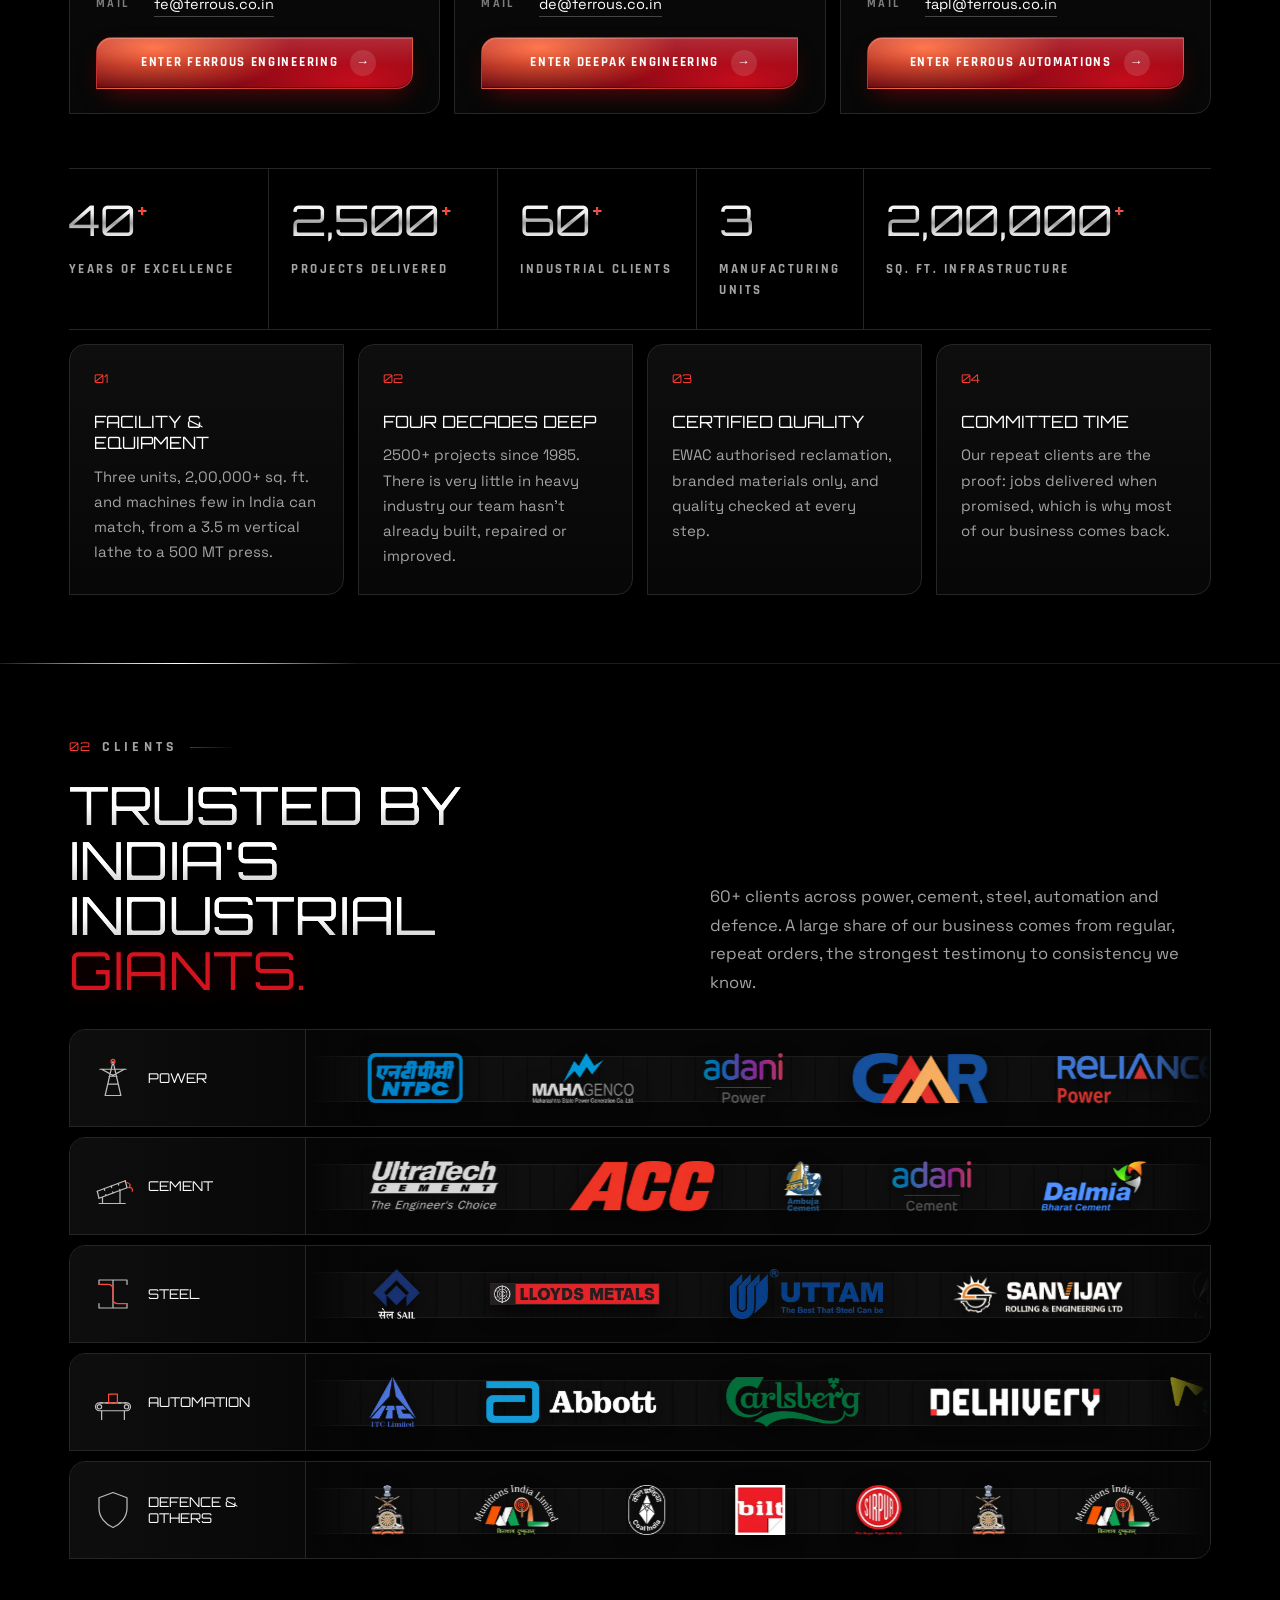
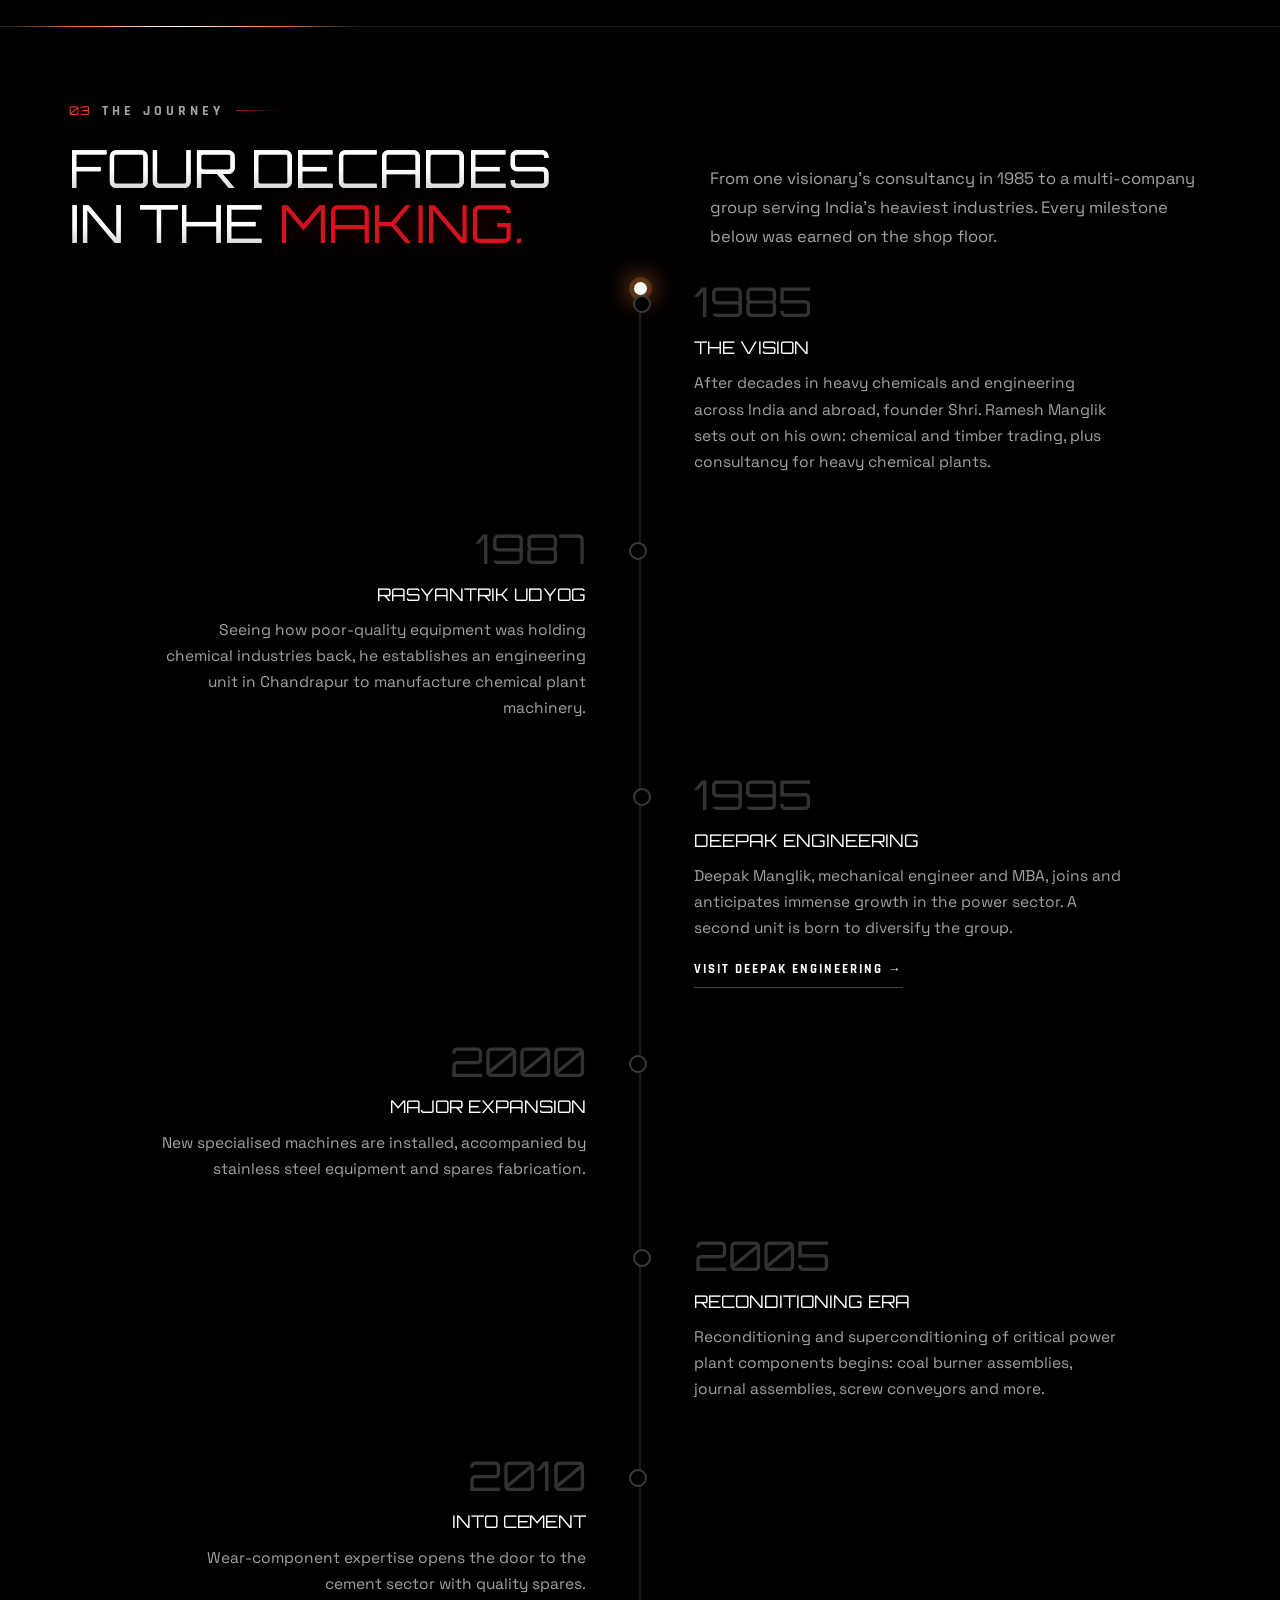
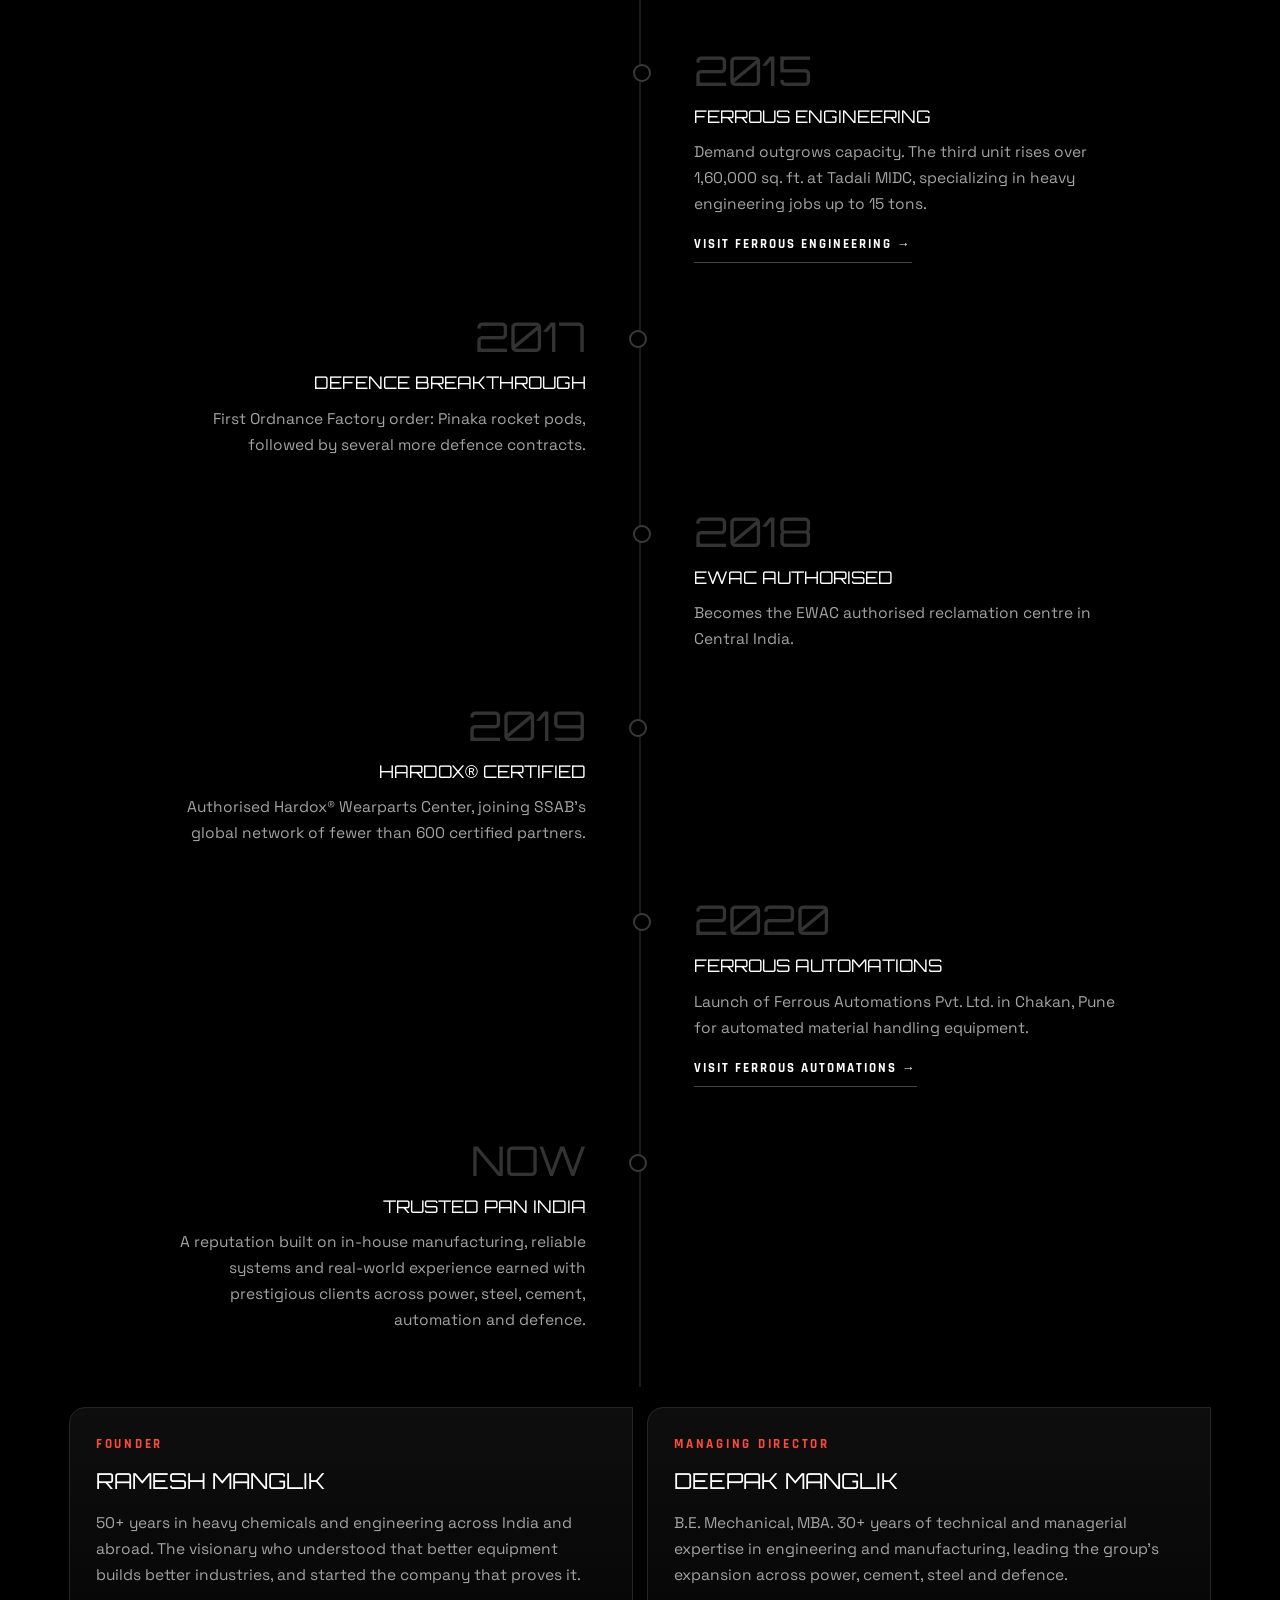
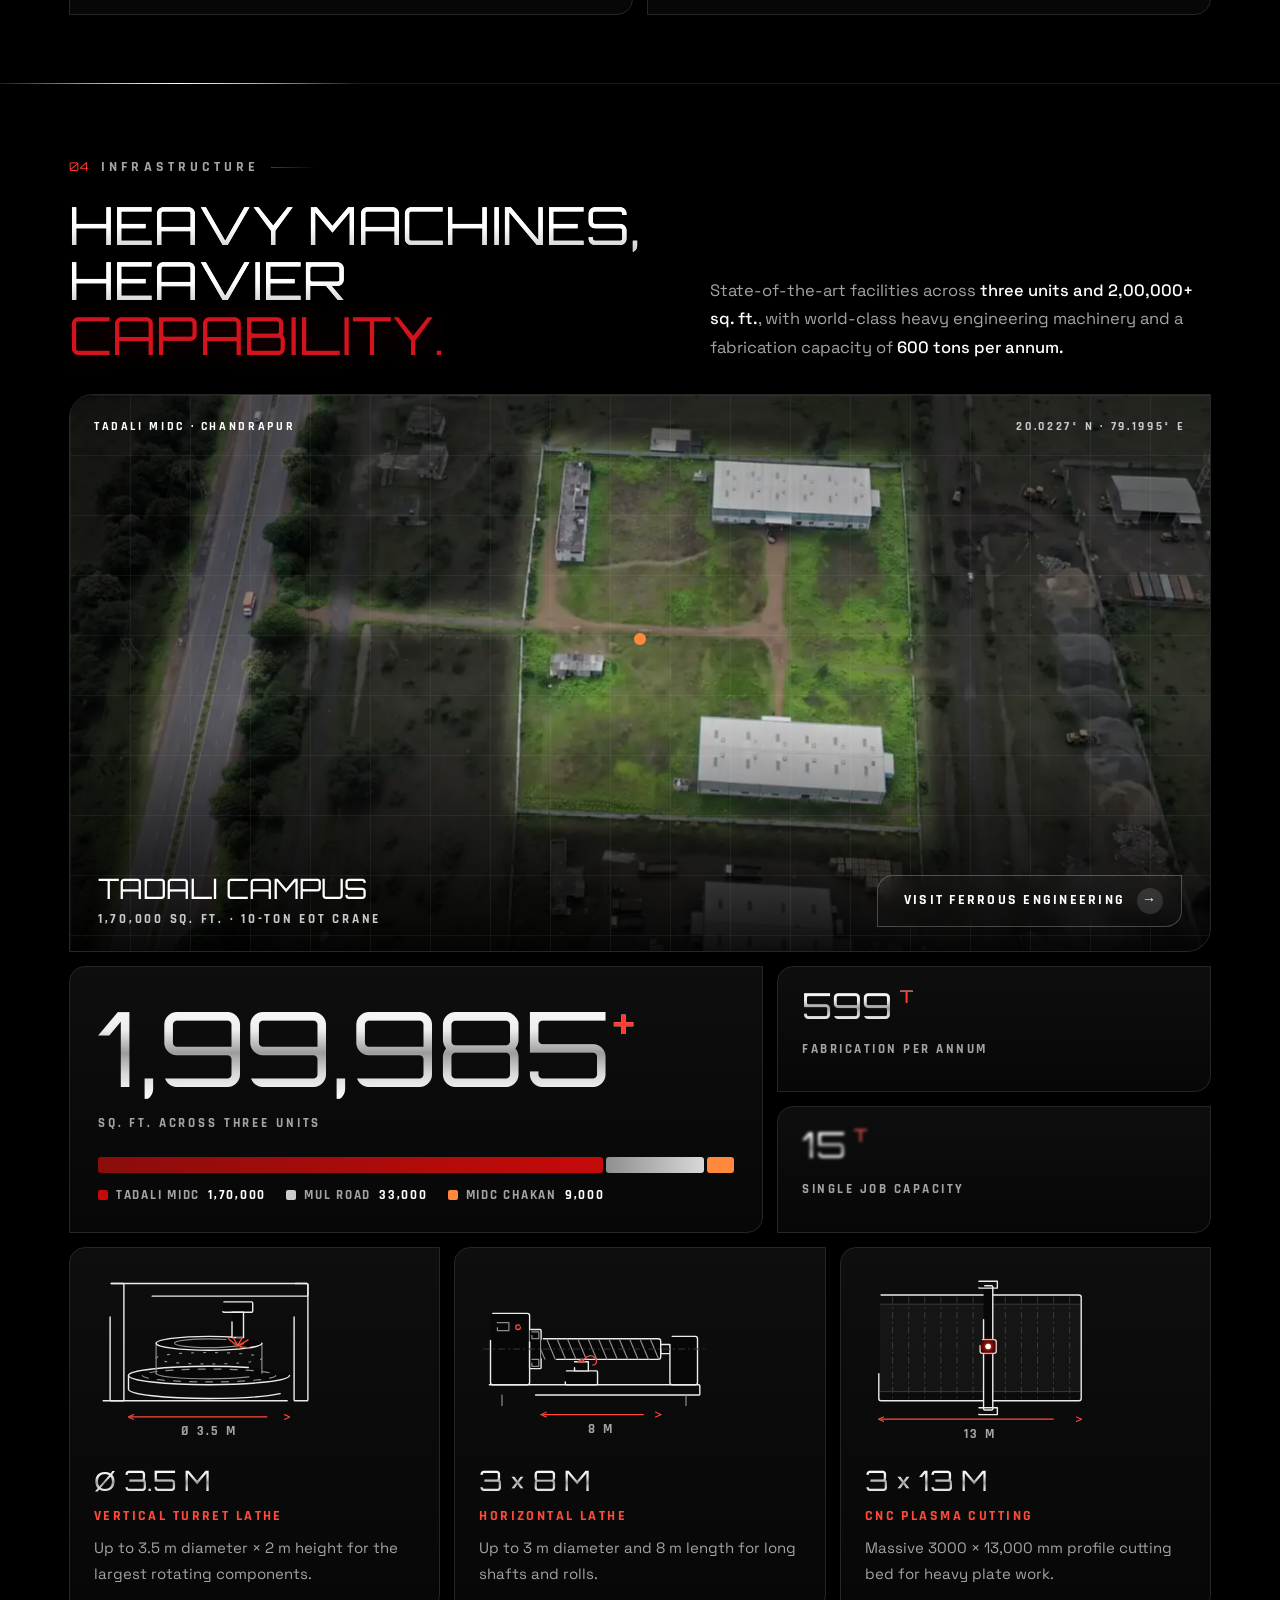
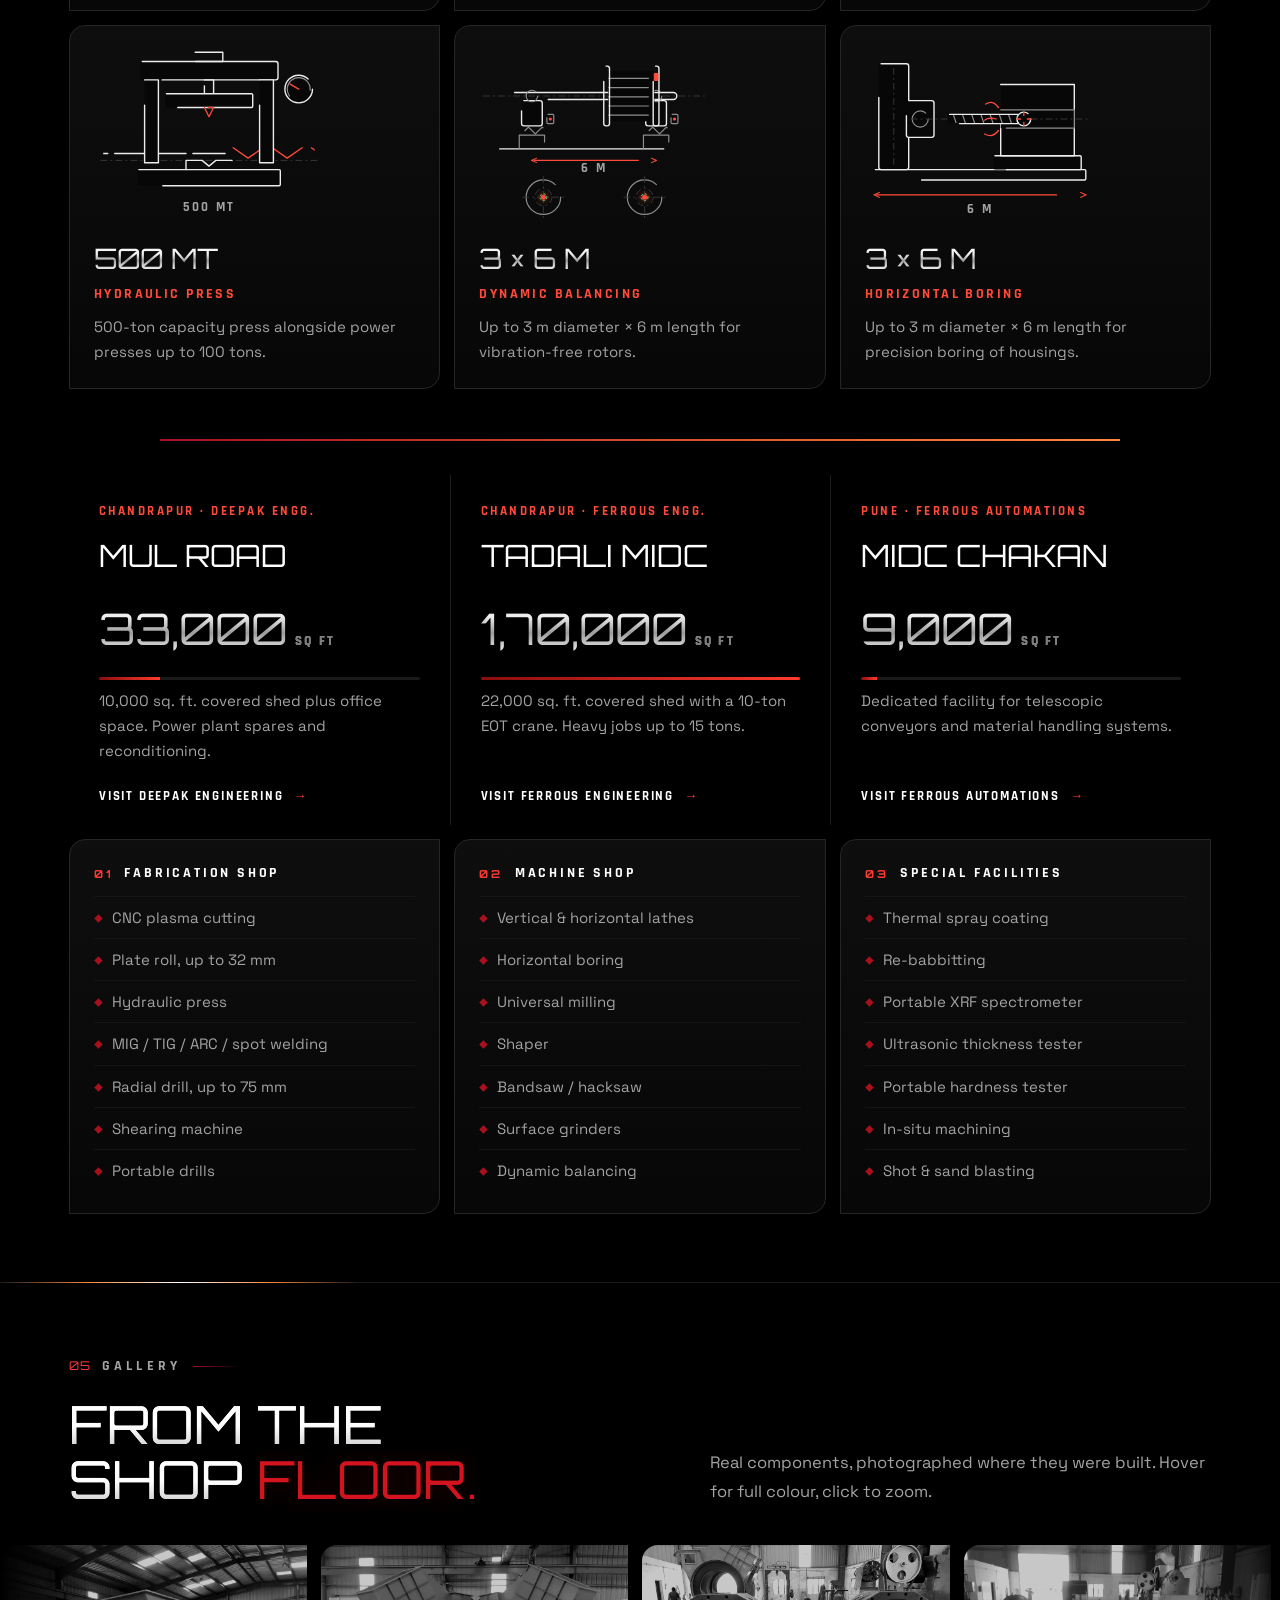
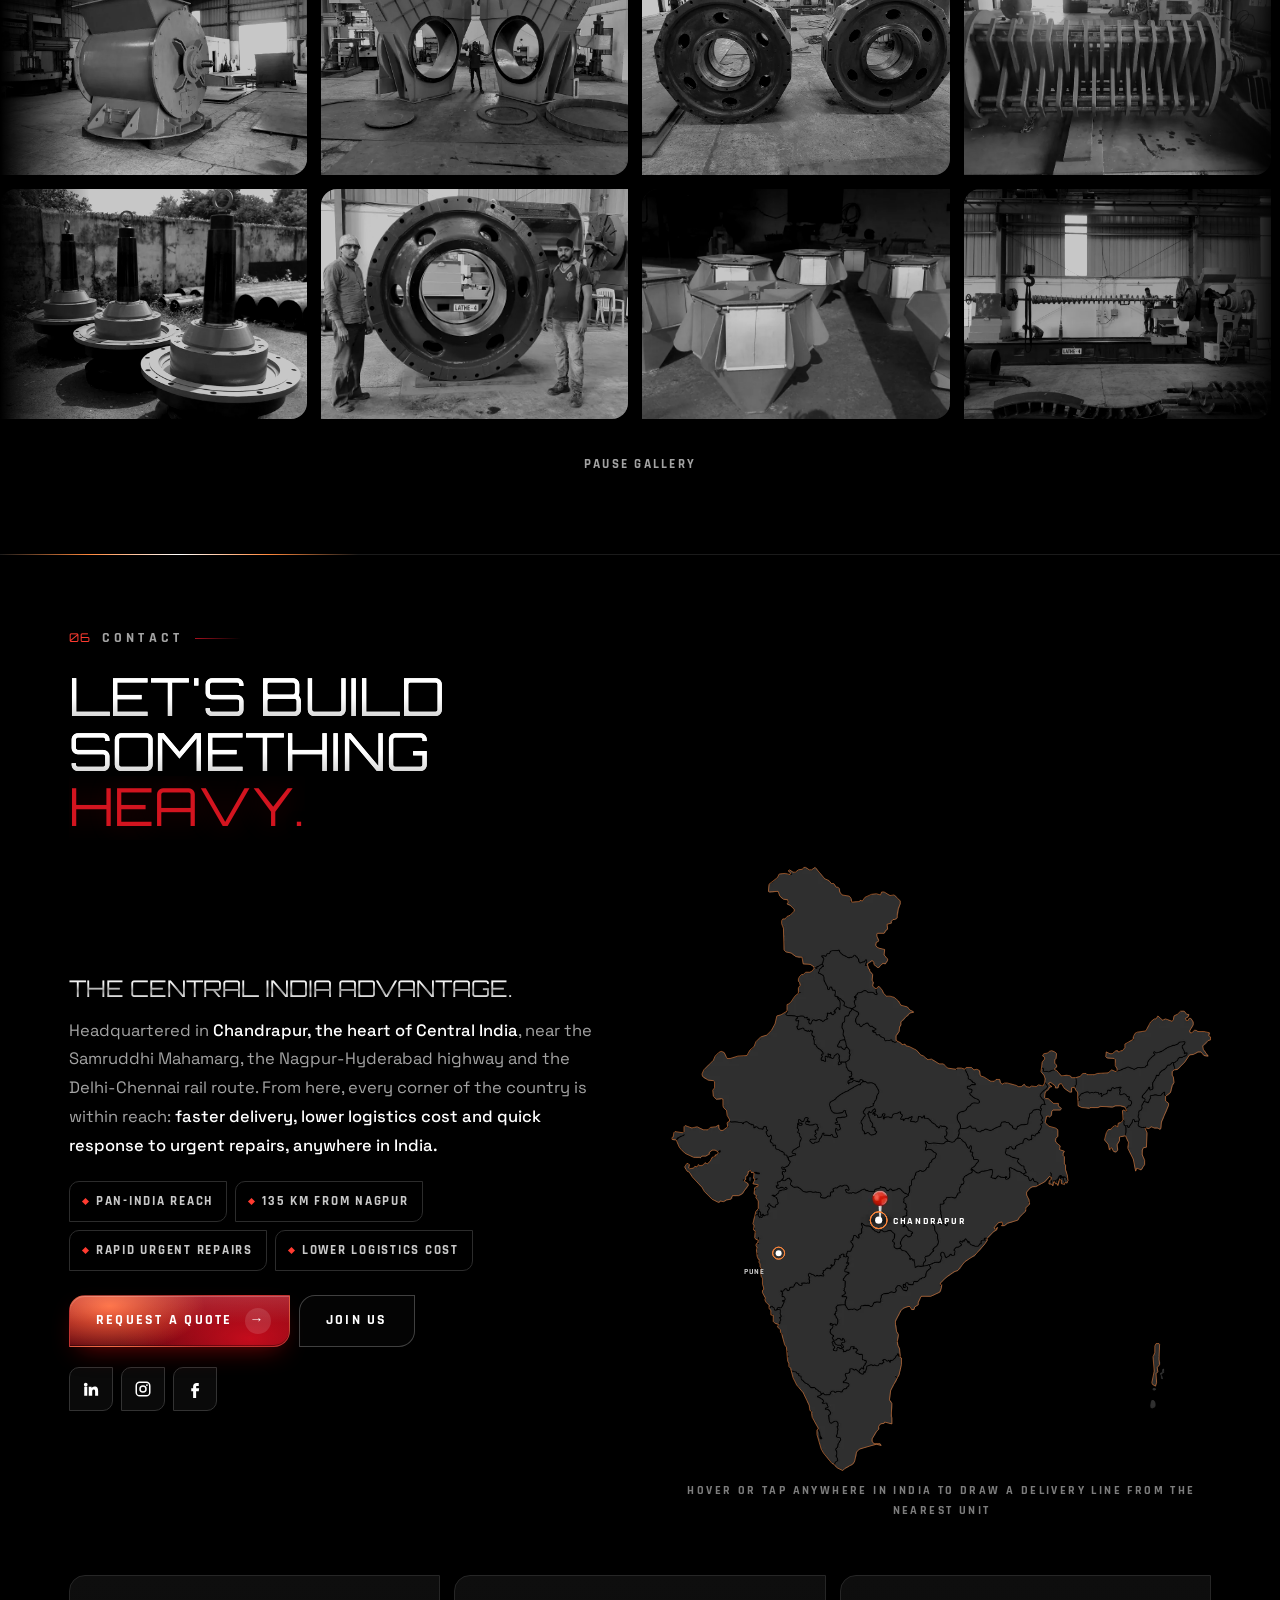
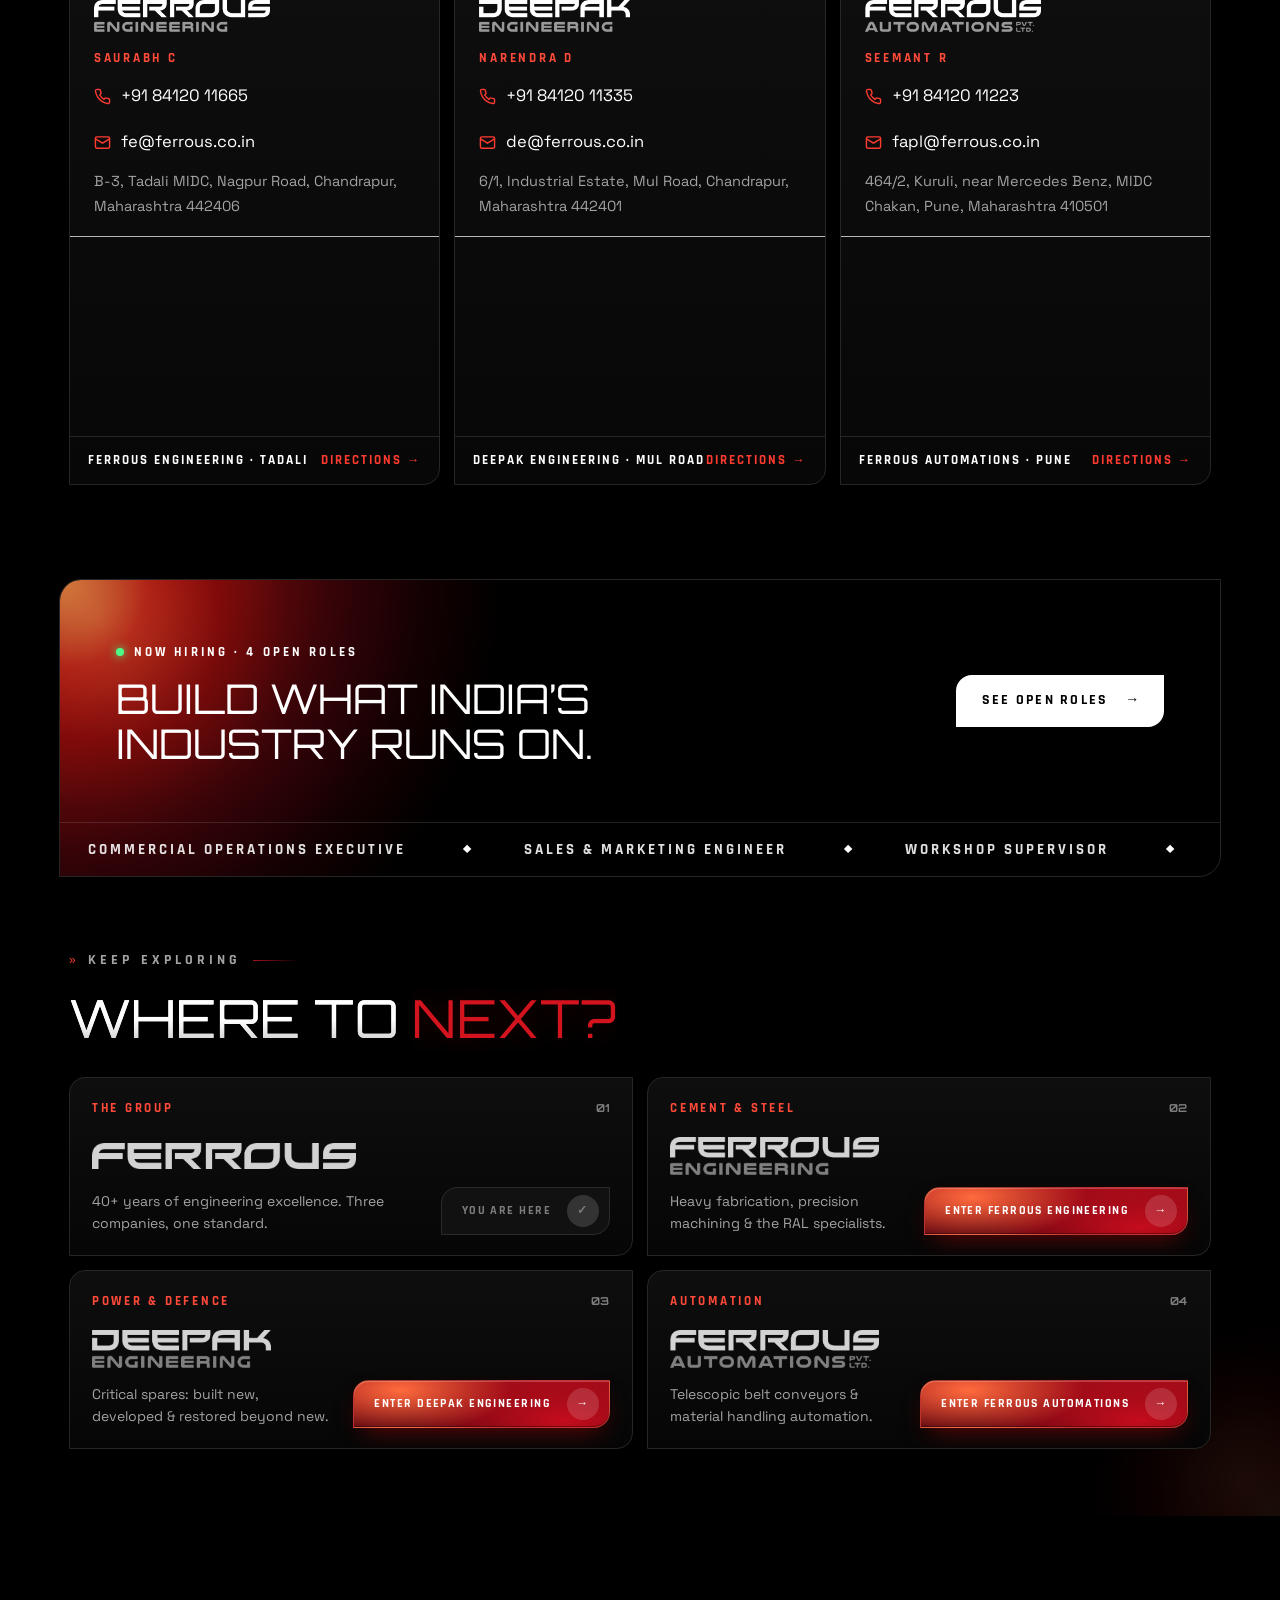
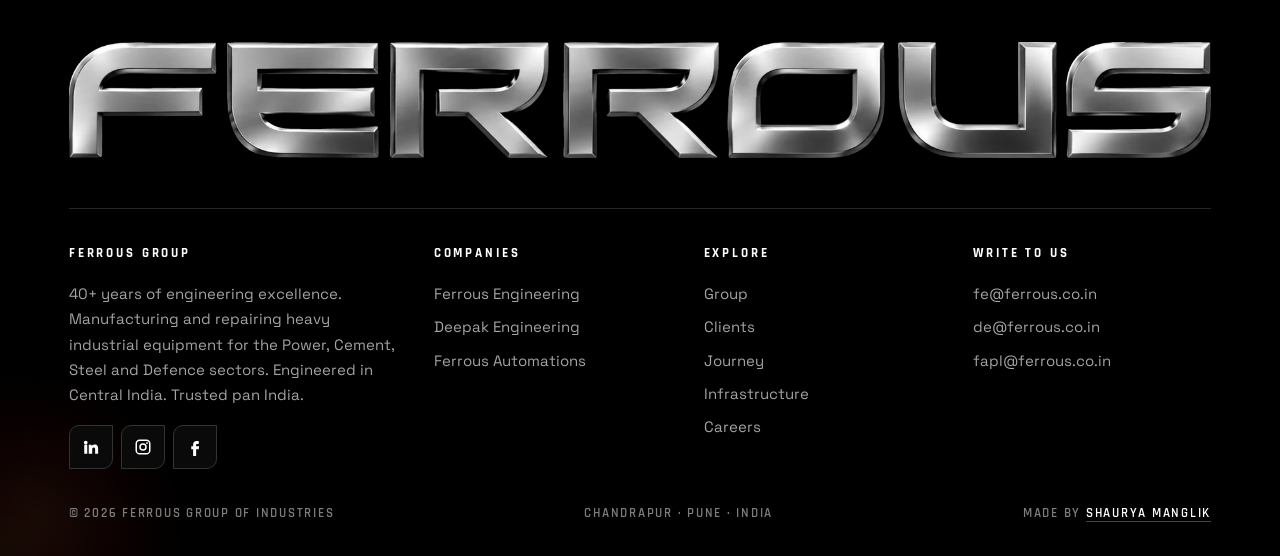
==== commit 62782a07: "Ferrous site update 2026-11-13" ====
--- a/index.html
+++ b/index.html
@@ -29,7 +29,7 @@
 <script defer src="/_vercel/speed-insights/script.js"></script>
 <!-- CAREERS-CSS:START -->
 <!-- CAREERS-CSS:END -->
-<script>try{if(sessionStorage.getItem("pt")){sessionStorage.removeItem("pt");var H=document.documentElement,go=function(){if(!H.classList.contains("pt-hold"))return;H.classList.remove("pt-hold");H.classList.add("pt-in");setTimeout(function(){H.classList.remove("pt-in")},450)};H.classList.add("pt-hold");document.addEventListener("DOMContentLoaded",function(){requestAnimationFrame(go)});setTimeout(go,2500)}}catch(e){}</script><link rel="stylesheet" href="/assets/site/site.css?v=e986997885">
+<script>try{if(sessionStorage.getItem("pt")){sessionStorage.removeItem("pt");var H=document.documentElement,go=function(){if(!H.classList.contains("pt-hold"))return;H.classList.remove("pt-hold");H.classList.add("pt-in");setTimeout(function(){H.classList.remove("pt-in")},450)};H.classList.add("pt-hold");document.addEventListener("DOMContentLoaded",function(){requestAnimationFrame(go)});setTimeout(go,2500)}}catch(e){}</script><link rel="stylesheet" href="/assets/site/site.css?v=388a3d67a3">
 </head>
 <body>
 
@@ -52,7 +52,6 @@
  <svg width="0" height="0" style="position:absolute" aria-hidden="true"><filter id="haze" x="-10%" y="-10%" width="120%" height="120%"><feTurbulence type="fractalNoise" baseFrequency="0.004 0.009" numOctaves="2" seed="7"><animate attributeName="baseFrequency" dur="20s" values="0.004 0.009;0.005 0.012;0.004 0.009" repeatCount="indefinite"/></feTurbulence><feDisplacementMap in="SourceGraphic" scale="22"/></filter></svg>
  <div class="heat"></div><div class="heat two"></div>
  <img decoding="async" fetchpriority="high" data-a="ringm" class="ring" alt="">
- <div class="orbit" aria-hidden="true"><i></i><b></b></div>
  <canvas class="dust" aria-hidden="true"></canvas>
  <div class="hero-in">
   <div class="est rv">Est. <b>1985</b></div>
@@ -64,7 +63,6 @@
   <div class="hstats rv" style="--d:520ms"><span><b>40+</b>Years</span><span><b>3</b>Companies</span><span><b>60+</b>Clients</span></div>
  </div>
  <a class="cue" href="#group">Scroll<i></i></a>
- <div class="hsec" aria-hidden="true"><div><span>Power</span><span>Cement</span><span>Steel</span><span>Defence</span><span>Power</span><span>Cement</span><span>Steel</span><span>Defence</span><span>Power</span><span>Cement</span><span>Steel</span><span>Defence</span><span>Power</span><span>Cement</span><span>Steel</span><span>Defence</span></div></div>
 </section><section class="sec" id="group" data-sheet="The Group"><div class="wrap">
  <div class="hd"><div><div class="lab rv"><span class="idx">01</span> The Group</div><h2 class="h2" data-split>Three Companies. <br/>One <span class="red-word">Standard.</span></h2></div><p class="lede rv" style="--d:140ms">Founded in 1985 by visionary engineers, Ferrous Group has earned its place in manufacturing and repairing heavy industrial equipment across India. Four decades in, the standard hasn't moved an inch: <strong>"Unbeatable quality at an unmatched price in committed time."</strong></p></div>
  <div class="cos"><article class="card co rv" style="--d:0ms" data-href="/fe">
--- a/assets/site/site.css
+++ b/assets/site/site.css
@@ -2233,3 +2233,32 @@
   .hero .orbit{width:87vw;height:87vw;margin:-43.5vw 0 0 -43.5vw}
   .hero::before{width:120vw;height:120vw;margin:-60vw 0 0 -60vw}
 }
+
+/* ============================== phone hero v3: quiet and premium (desktop hero untouched) ============================== */
+/* nav ring logo: a soft shadow for depth, PC and phone (symmetric, so it stays even while the ring spins) */
+.hero .orbit,.hero .hsec{display:none!important}
+@media (max-width:820px){
+  .hero{padding-bottom:0}
+  .hero .hero-in{padding-bottom:34px}
+  /* duller, deeper red */
+  .hero .heat::before{background:radial-gradient(circle 125vw at 0 0,#a4482a 0%,#7d0e10 15%,#520a0c 31%,#260407 49%,#100103 63%,rgba(0,0,0,0) 77%);opacity:.85}
+  .hero .heat.two::before{background:radial-gradient(circle 80vw at 100% 100%,#7d0e10 0%,#3a0608 40%,rgba(0,0,0,0) 75%);opacity:.12}
+  .hero::before{background:radial-gradient(closest-side,rgba(120,12,12,.14),transparent 70%)}
+  .hero .ring{opacity:.15}
+  .hero .gi{color:#c4161c;text-shadow:none}
+  /* description: 40+ years leads, the rest quieter and smaller */
+  .hero .tag{font-size:13px;line-height:1.7;max-width:31ch;color:#8c8c8c}
+  .hero .tag strong{font-size:15px;color:#fff;font-weight:500}
+  /* stats: no box, just figures on a hairline */
+  .hero .hstats{margin-top:30px;border:0;border-top:1px solid #1f1f1f;border-radius:0;background:none;overflow:visible}
+  .hero .hstats::before{display:none}
+  .hero .hstats span{padding:16px 4px 0;font-size:10px;letter-spacing:.24em;color:#6f6f6f}
+  .hero .hstats span+span{border-left:0}
+  .hero .hstats b{font-size:21px}
+}
+@media (max-width:820px){.hero .dust{display:none}}
+@media (max-width:820px){
+  .hero .tag{max-width:none;font-size:12.5px;line-height:1.55;padding-top:0;margin-bottom:0}
+  .hero .tag strong{font-size:14px}
+  .hero .hero-cta{margin-top:20px}
+}
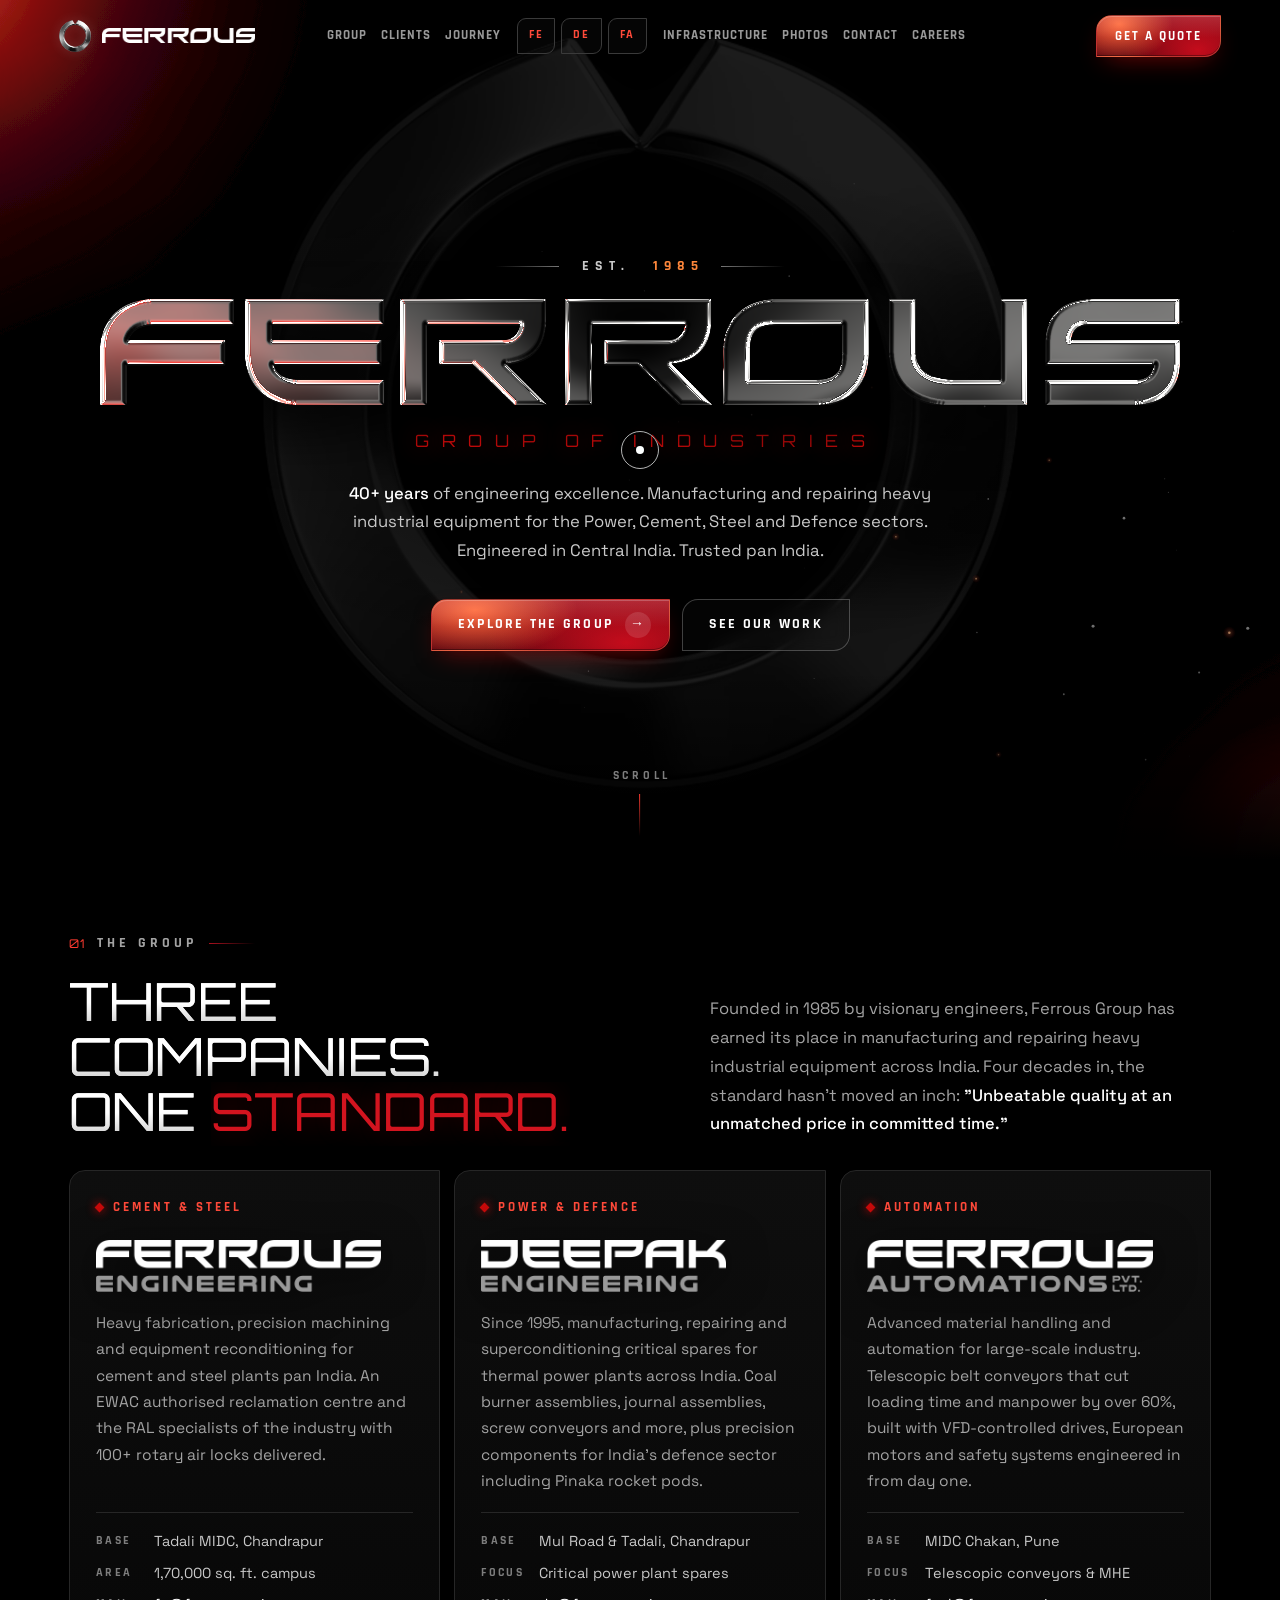
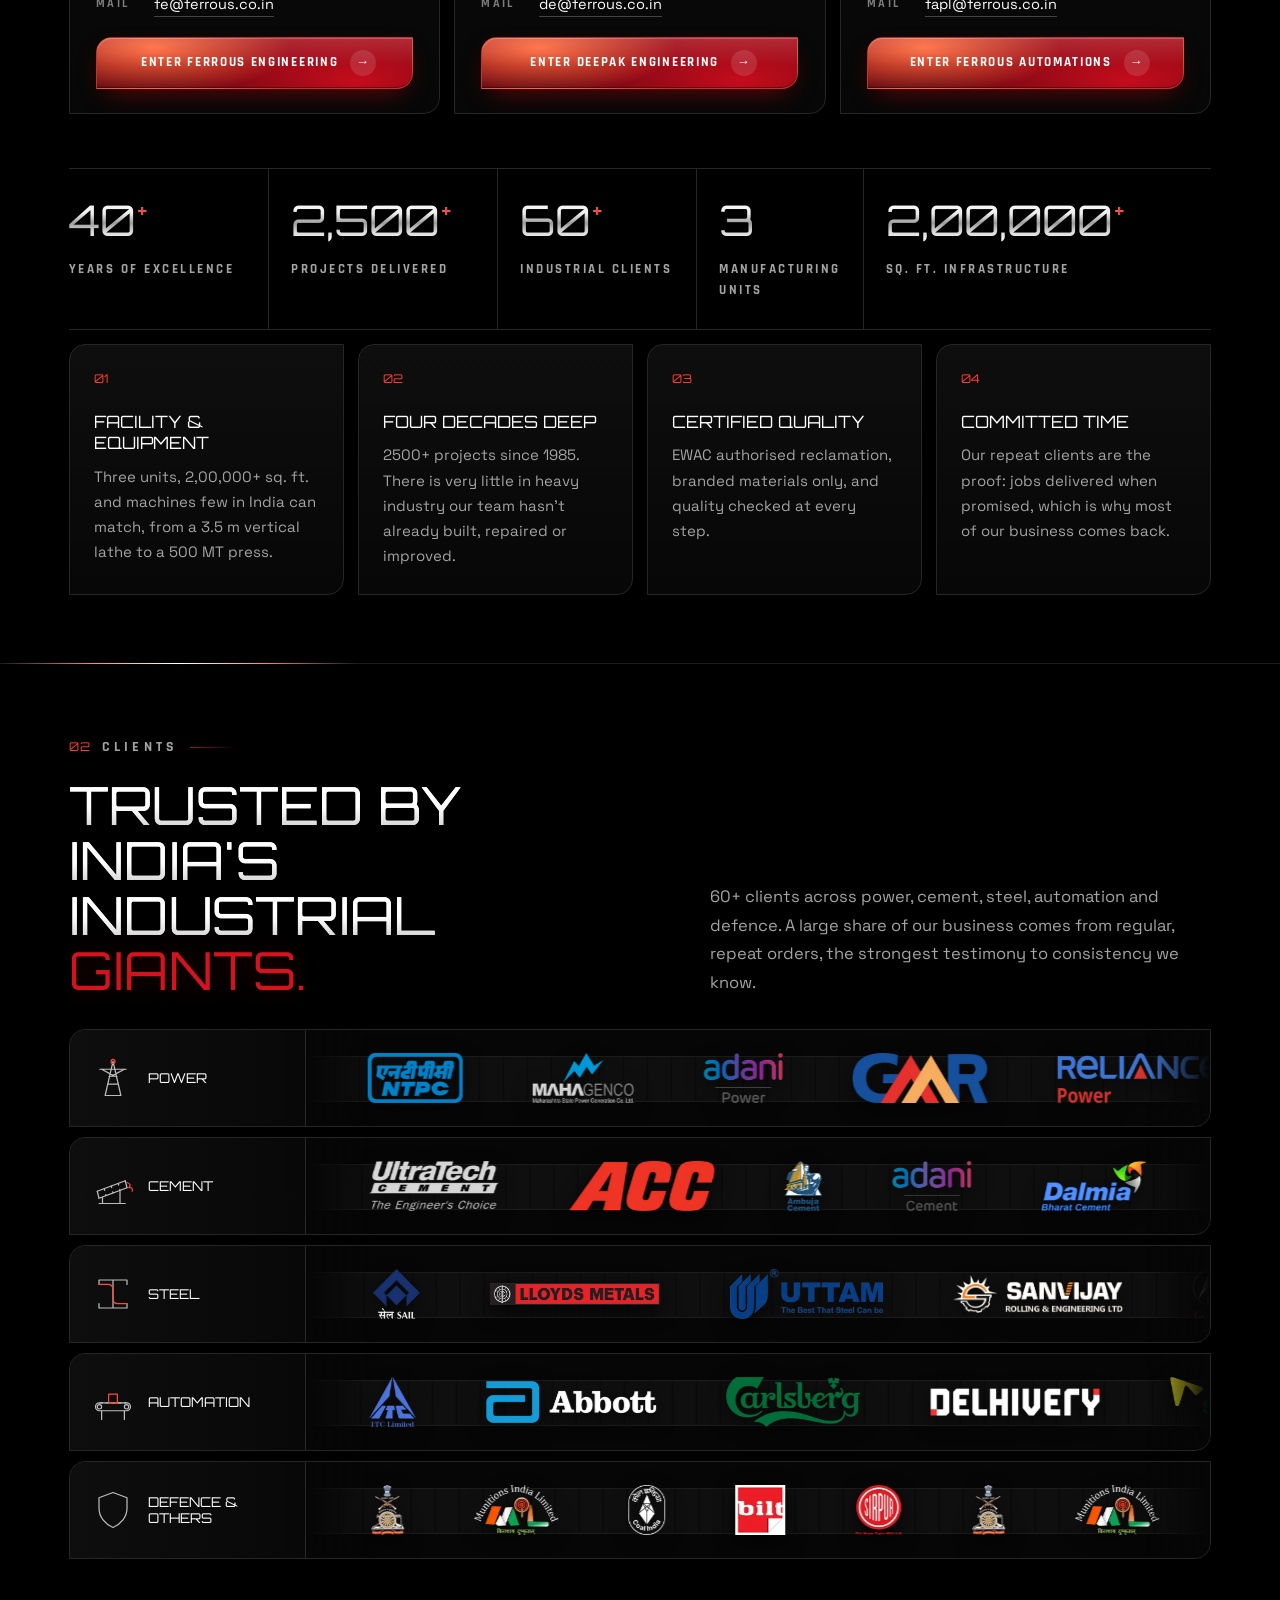
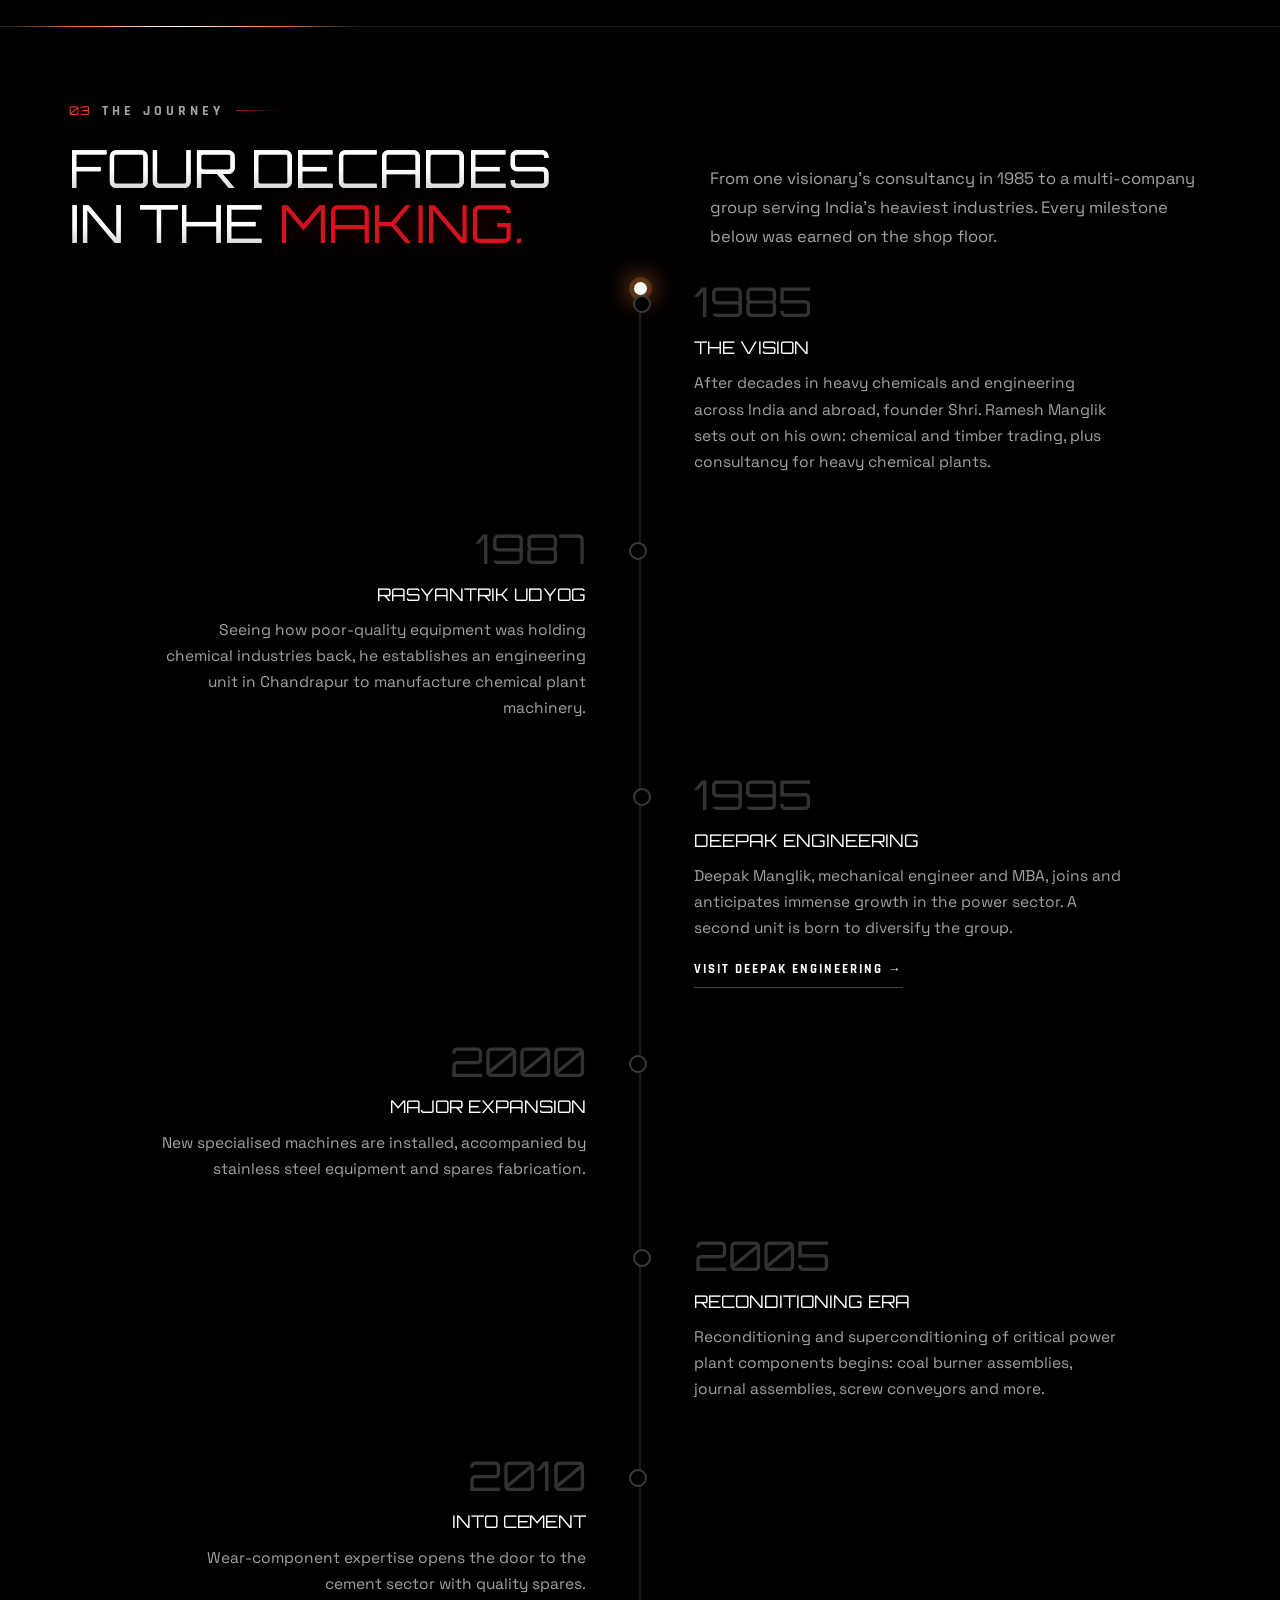
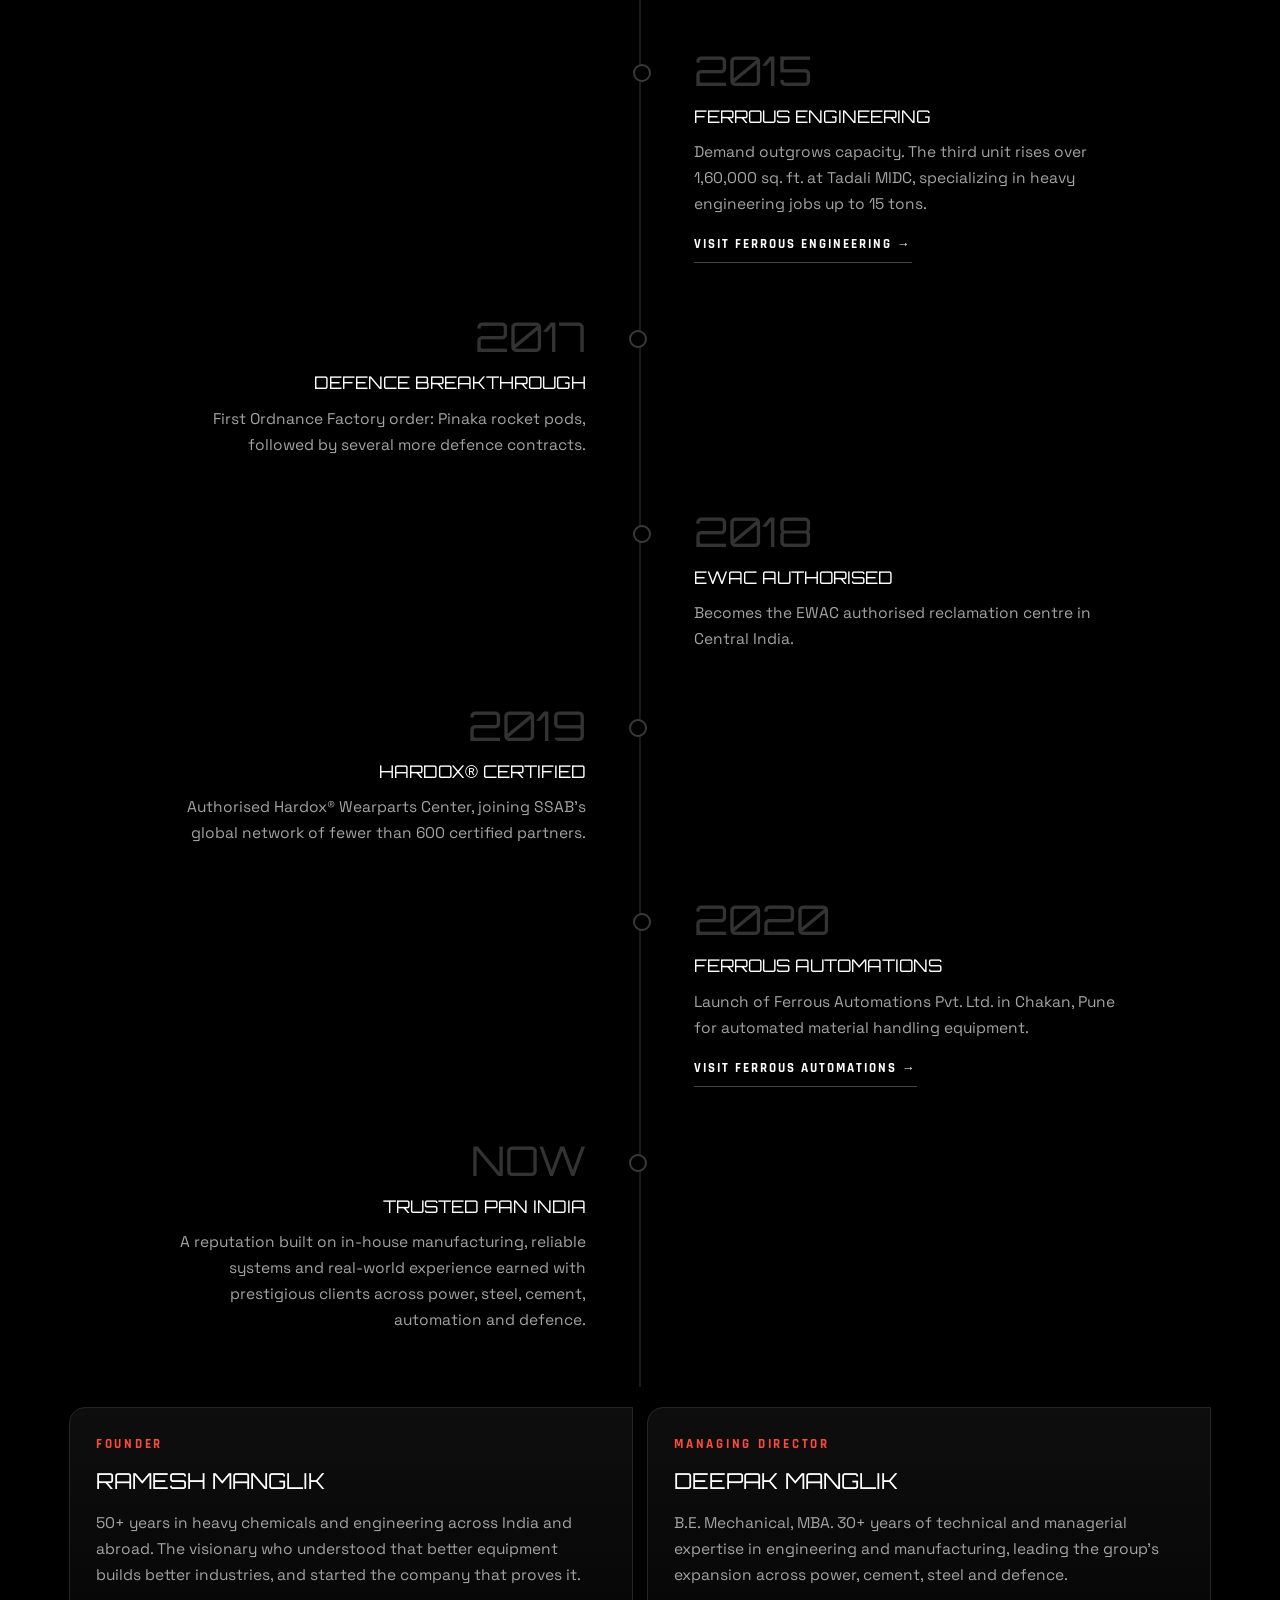
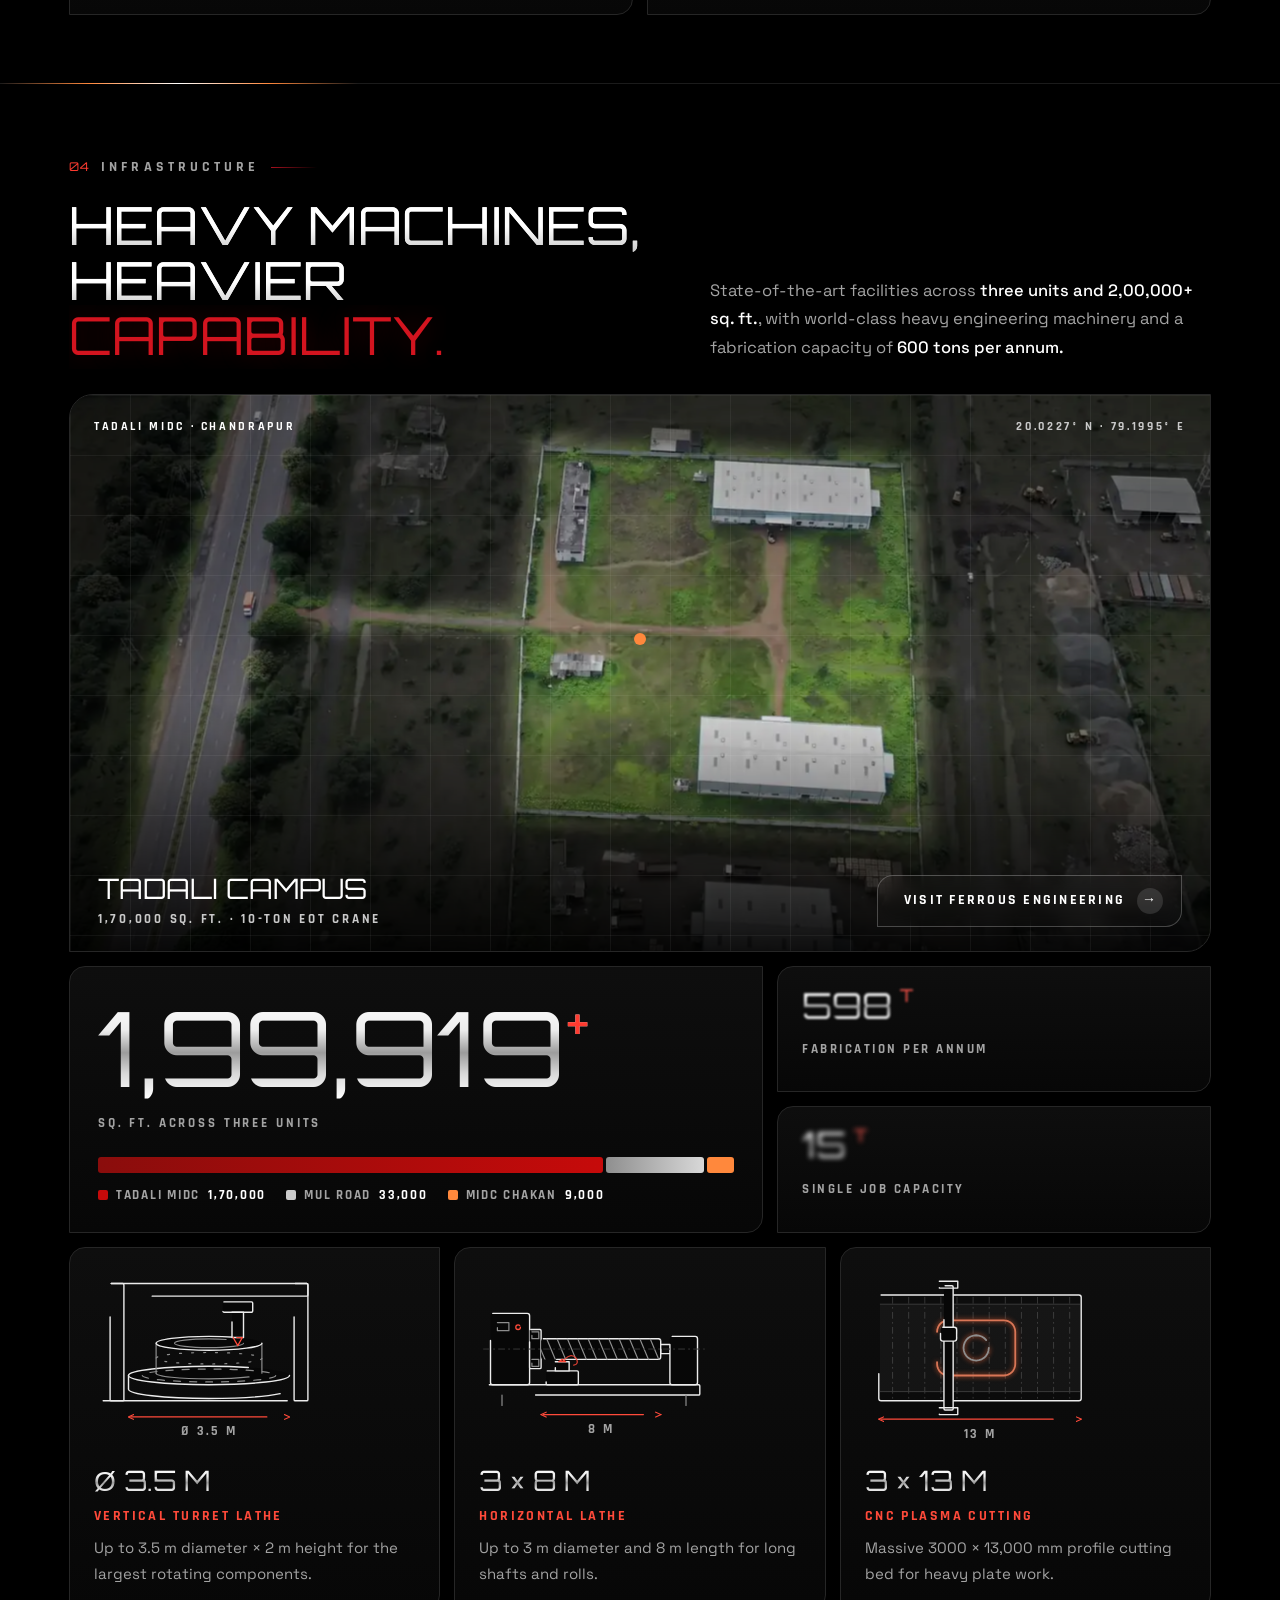
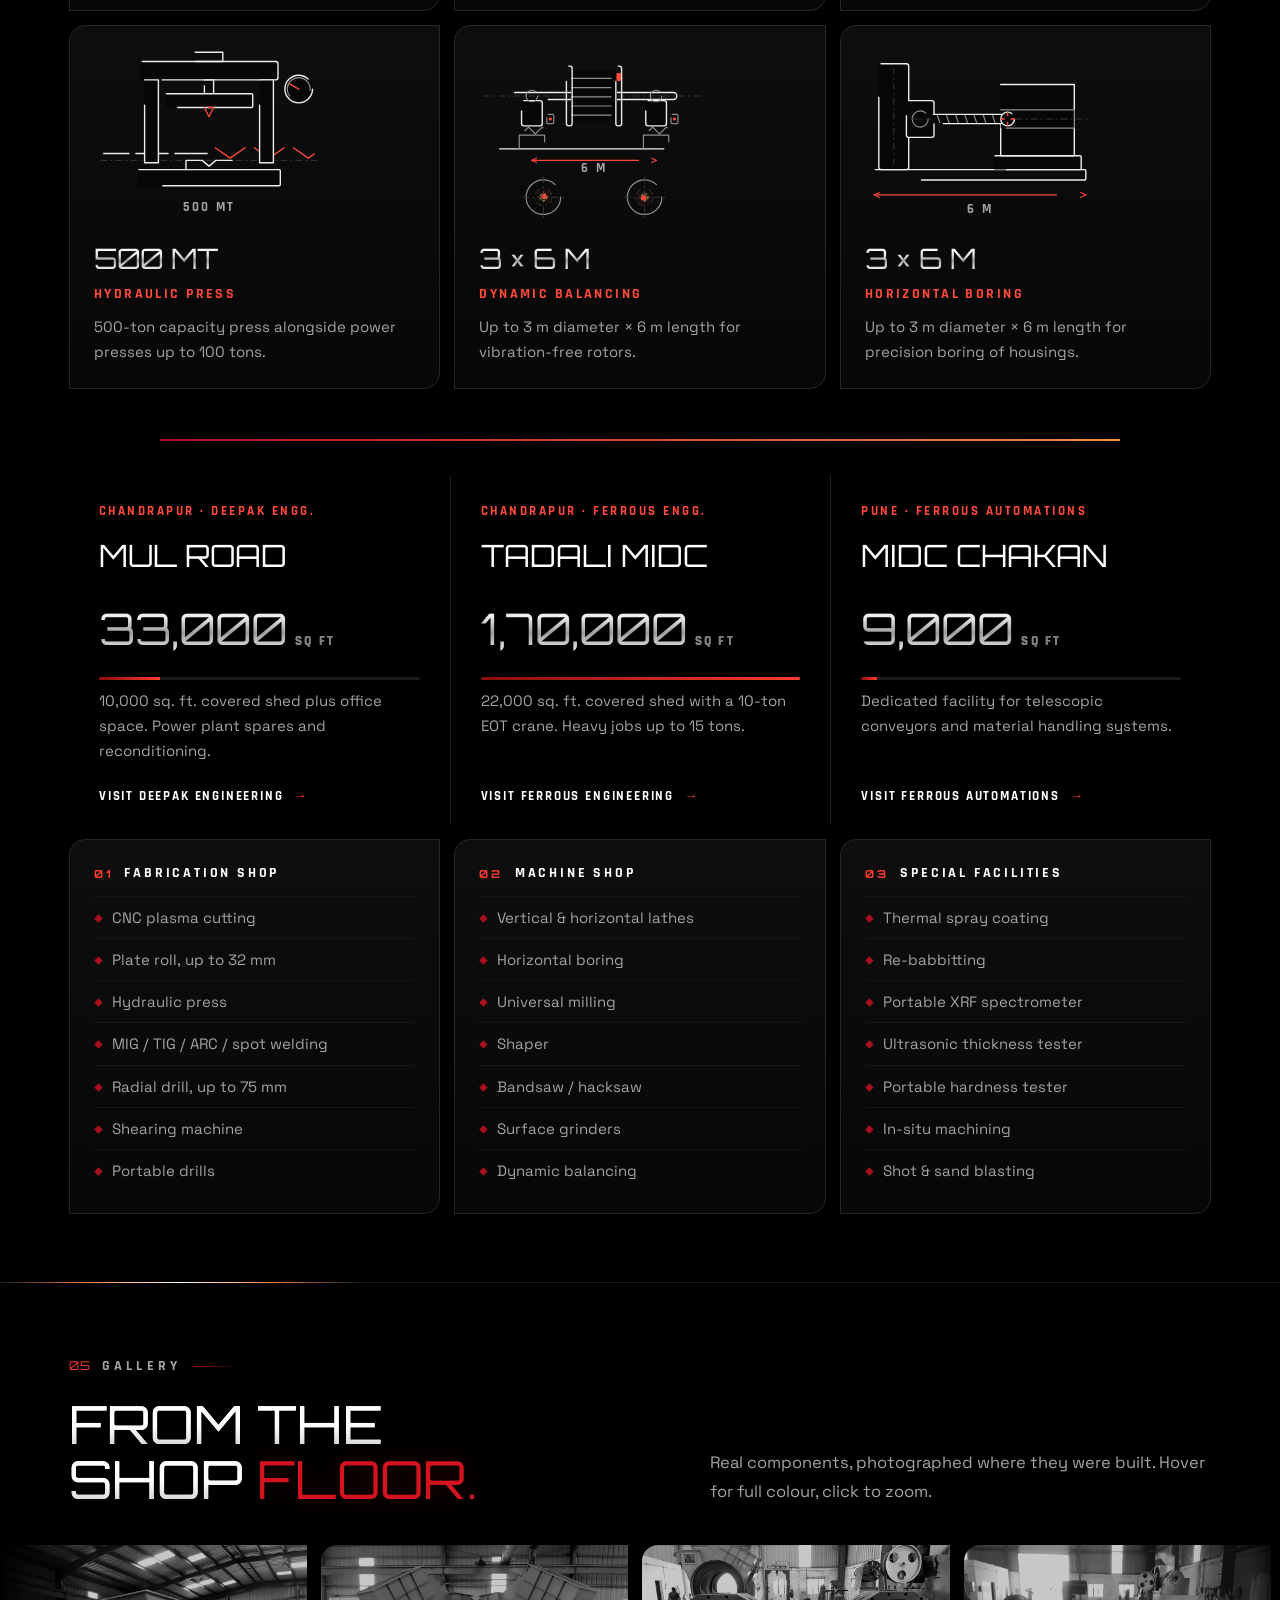
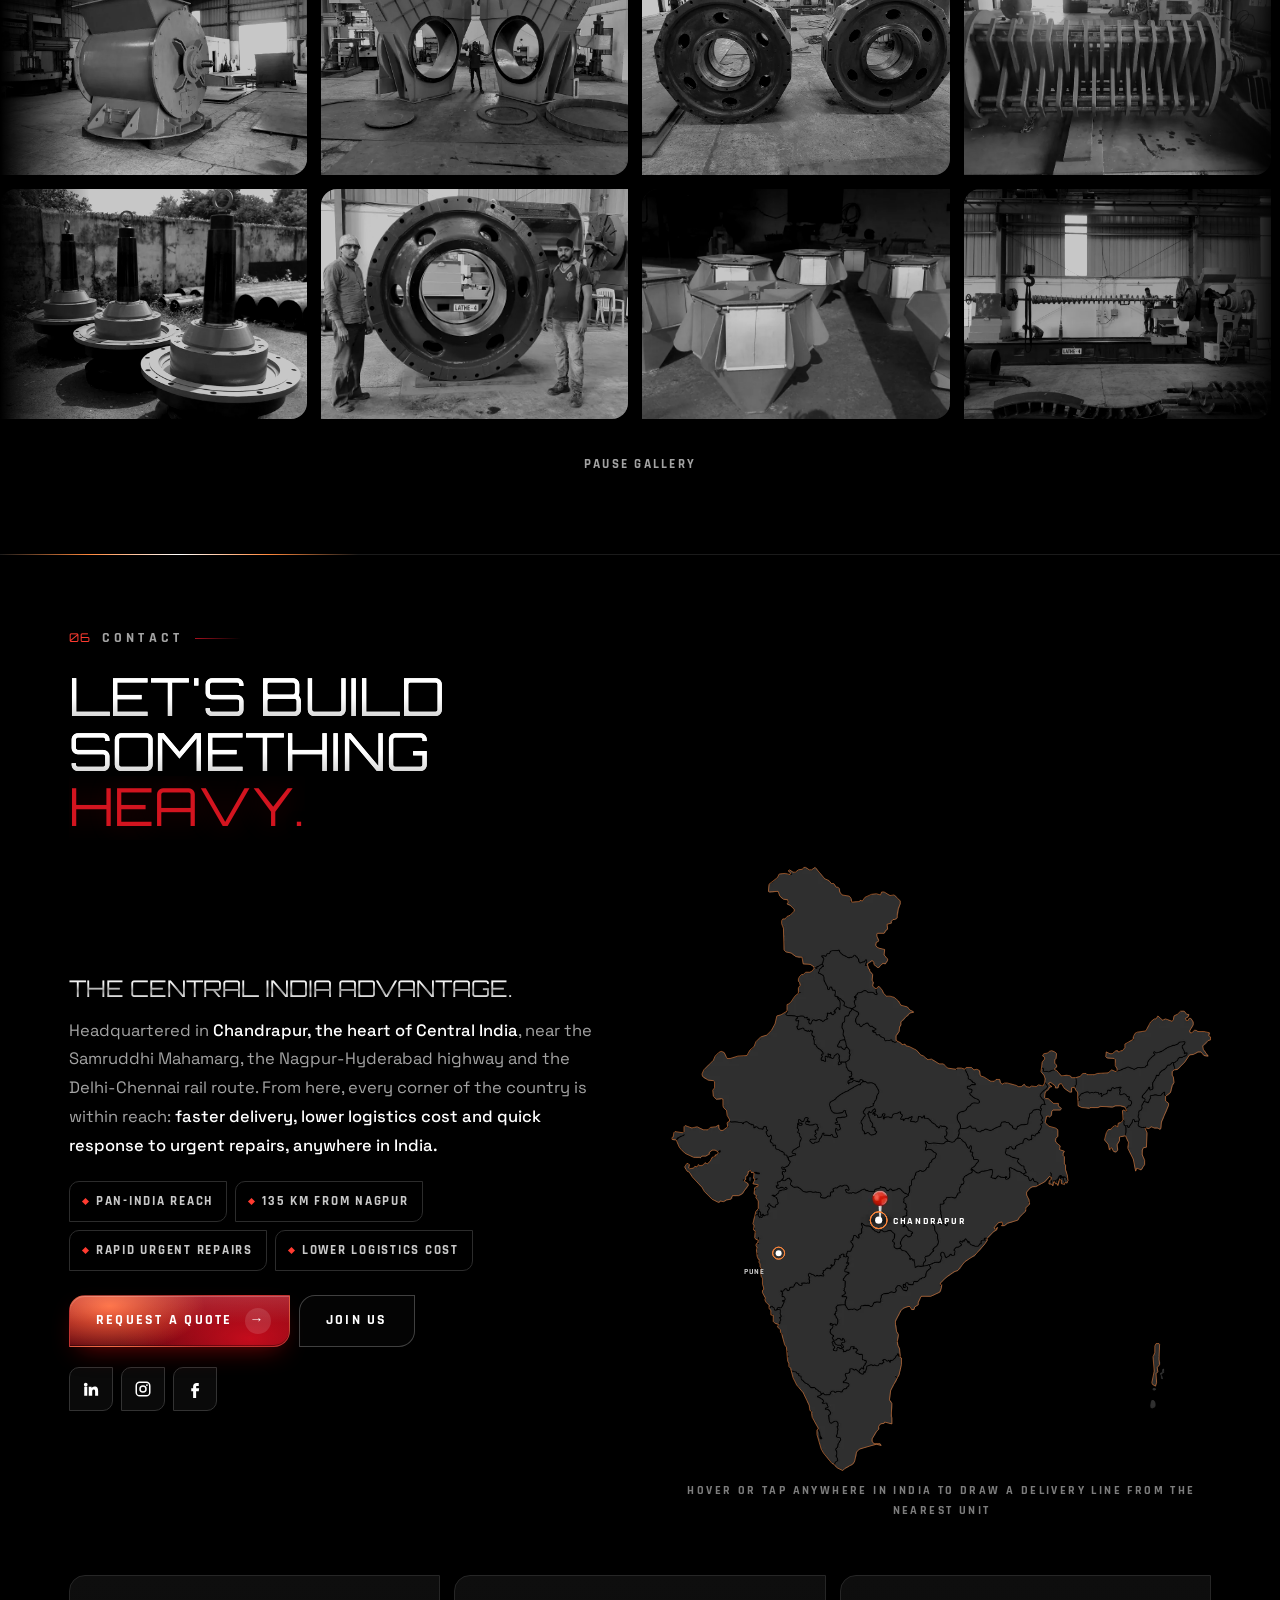
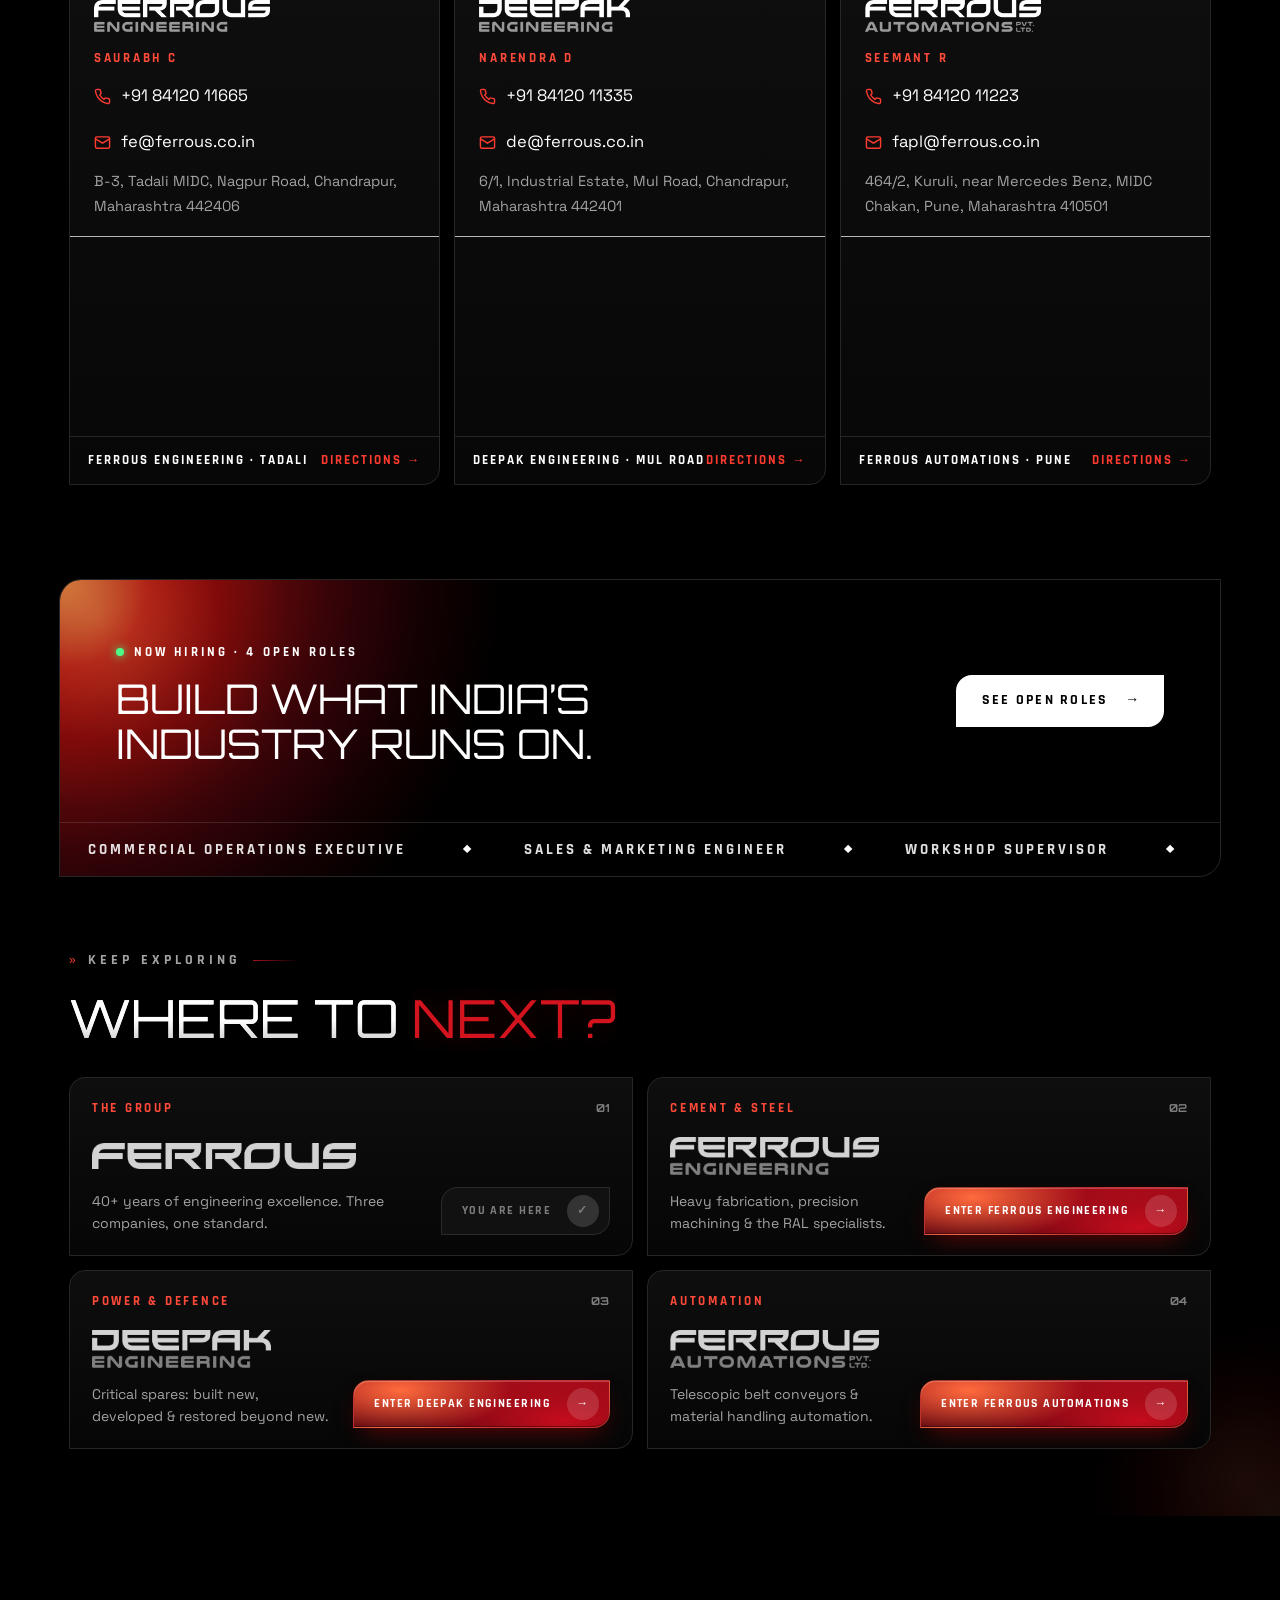
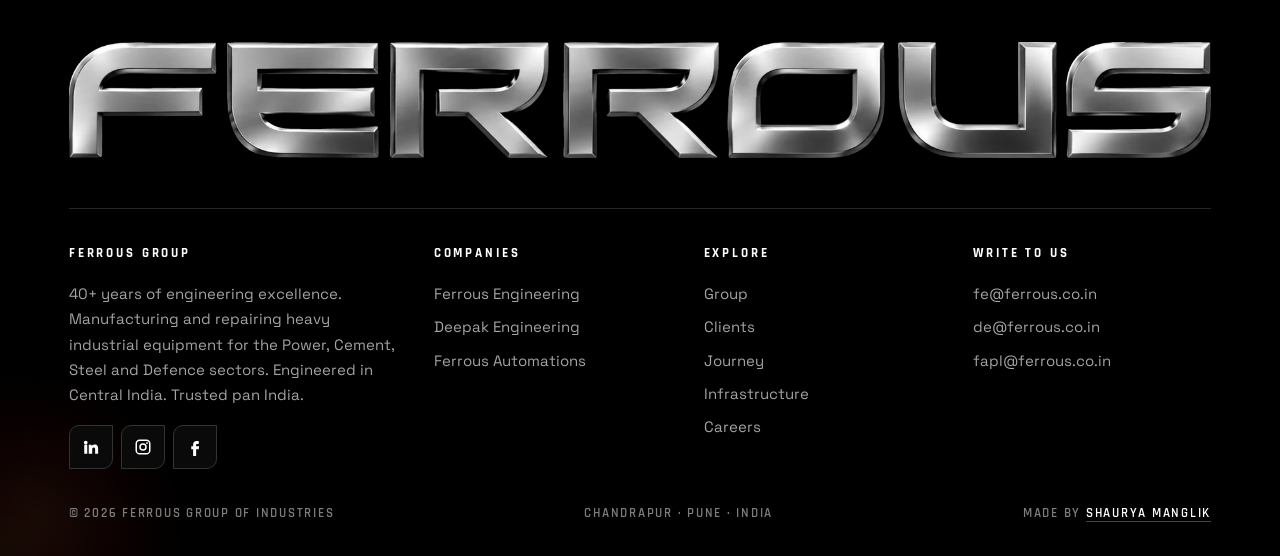
==== commit 976a695e: "Ferrous site update 2026-11-13" ====
--- a/index.html
+++ b/index.html
@@ -29,7 +29,7 @@
 <script defer src="/_vercel/speed-insights/script.js"></script>
 <!-- CAREERS-CSS:START -->
 <!-- CAREERS-CSS:END -->
-<script>try{if(sessionStorage.getItem("pt")){sessionStorage.removeItem("pt");var H=document.documentElement,go=function(){if(!H.classList.contains("pt-hold"))return;H.classList.remove("pt-hold");H.classList.add("pt-in");setTimeout(function(){H.classList.remove("pt-in")},450)};H.classList.add("pt-hold");document.addEventListener("DOMContentLoaded",function(){requestAnimationFrame(go)});setTimeout(go,2500)}}catch(e){}</script><link rel="stylesheet" href="/assets/site/site.css?v=388a3d67a3">
+<script>try{if(sessionStorage.getItem("pt")){sessionStorage.removeItem("pt");var H=document.documentElement,go=function(){if(!H.classList.contains("pt-hold"))return;H.classList.remove("pt-hold");H.classList.add("pt-in");setTimeout(function(){H.classList.remove("pt-in")},450)};H.classList.add("pt-hold");document.addEventListener("DOMContentLoaded",function(){requestAnimationFrame(go)});setTimeout(go,2500)}}catch(e){}</script><link rel="stylesheet" href="/assets/site/site.css?v=91858e1c3c">
 </head>
 <body>
 
--- a/assets/site/site.css
+++ b/assets/site/site.css
@@ -2262,3 +2262,15 @@
   .hero .tag strong{font-size:14px}
   .hero .hero-cta{margin-top:20px}
 }
+/* phone hero: text, buttons and counters anchored to the bottom of the visible screen; the emblem gets everything above */
+@media (max-width:820px){
+  .hero .hero-in{min-height:100svh;padding-top:calc(var(--nav) + 12px);padding-bottom:calc(22px + env(safe-area-inset-bottom,0px))}
+  .hero .est{margin-top:auto}
+  .hero .gi{margin-bottom:auto}
+  .hero .tag{margin-top:28px}
+  .hero .hero-cta{margin-top:18px;gap:8px}
+  .hero .hero-cta .btn{min-height:48px}
+  .hero .hstats{margin-top:20px}
+  .hero .hstats span{padding-top:12px}
+  .hero .hstats b{font-size:19px}
+}
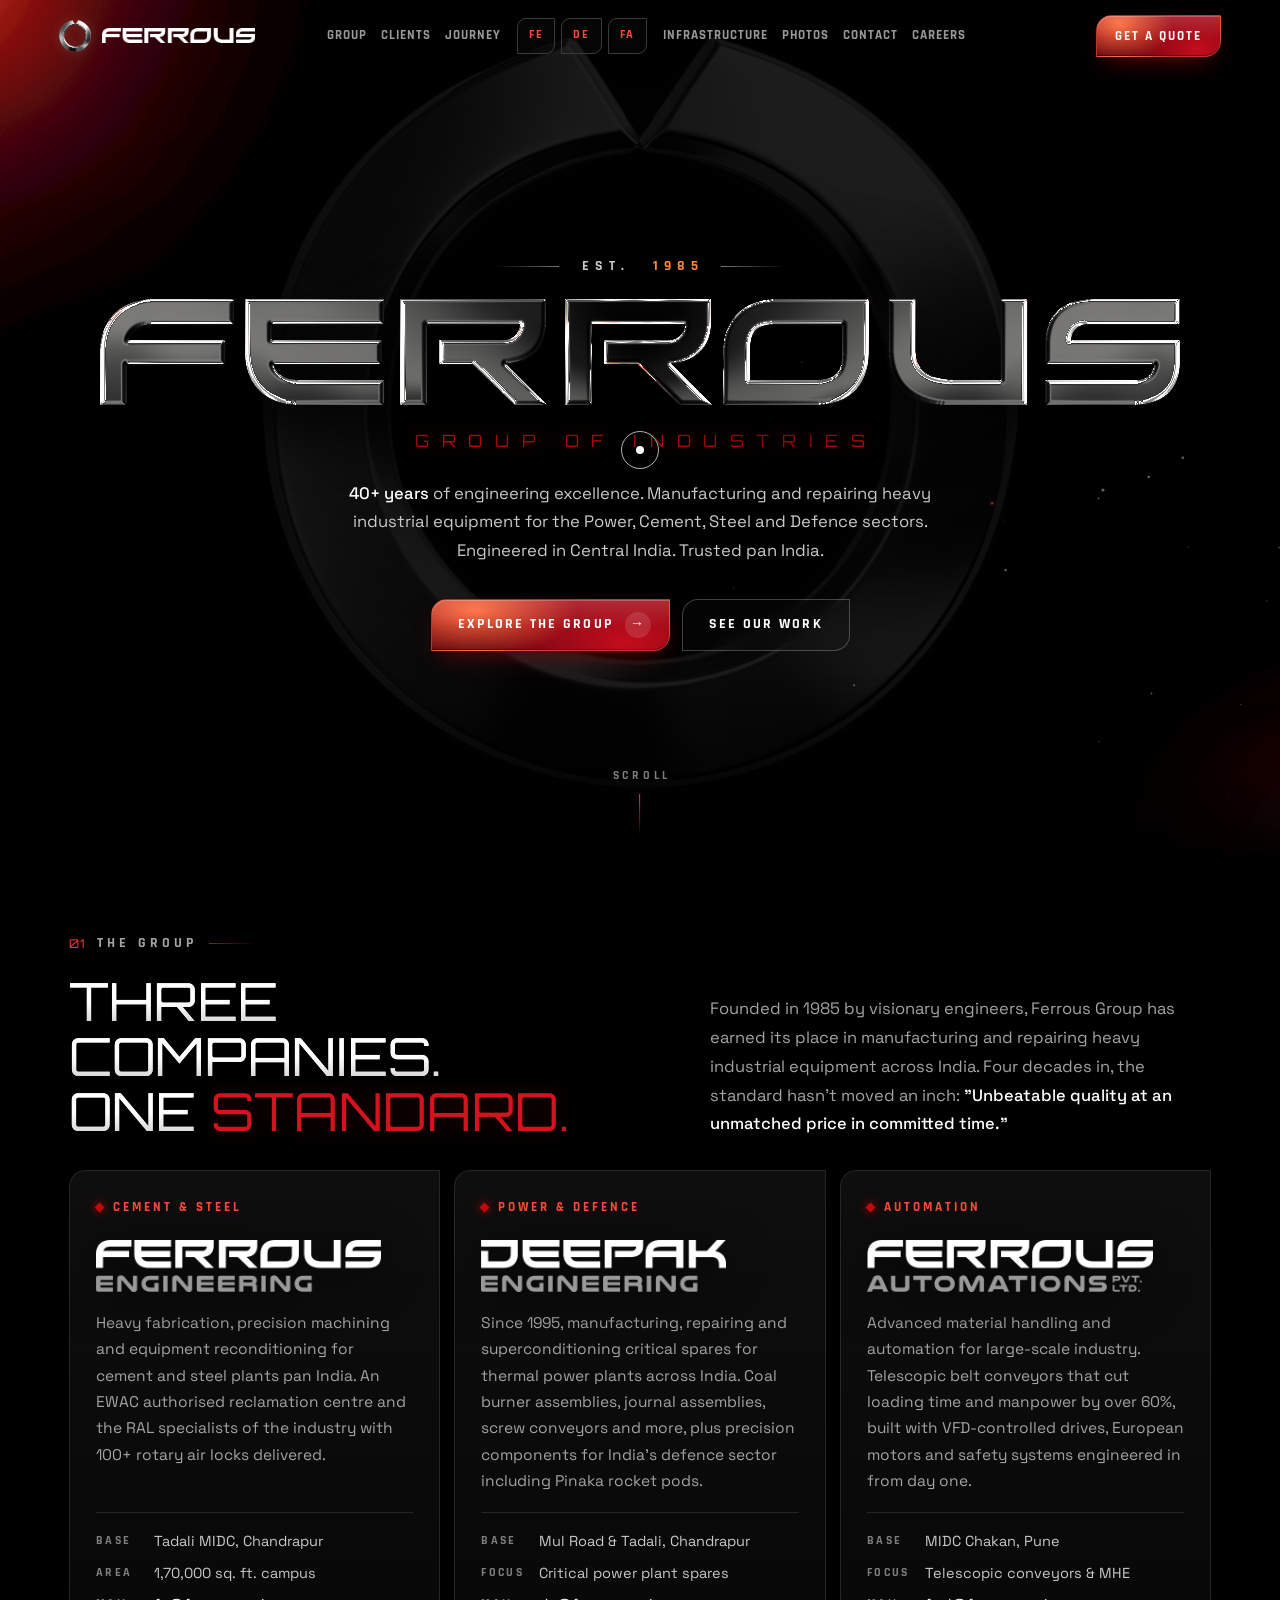
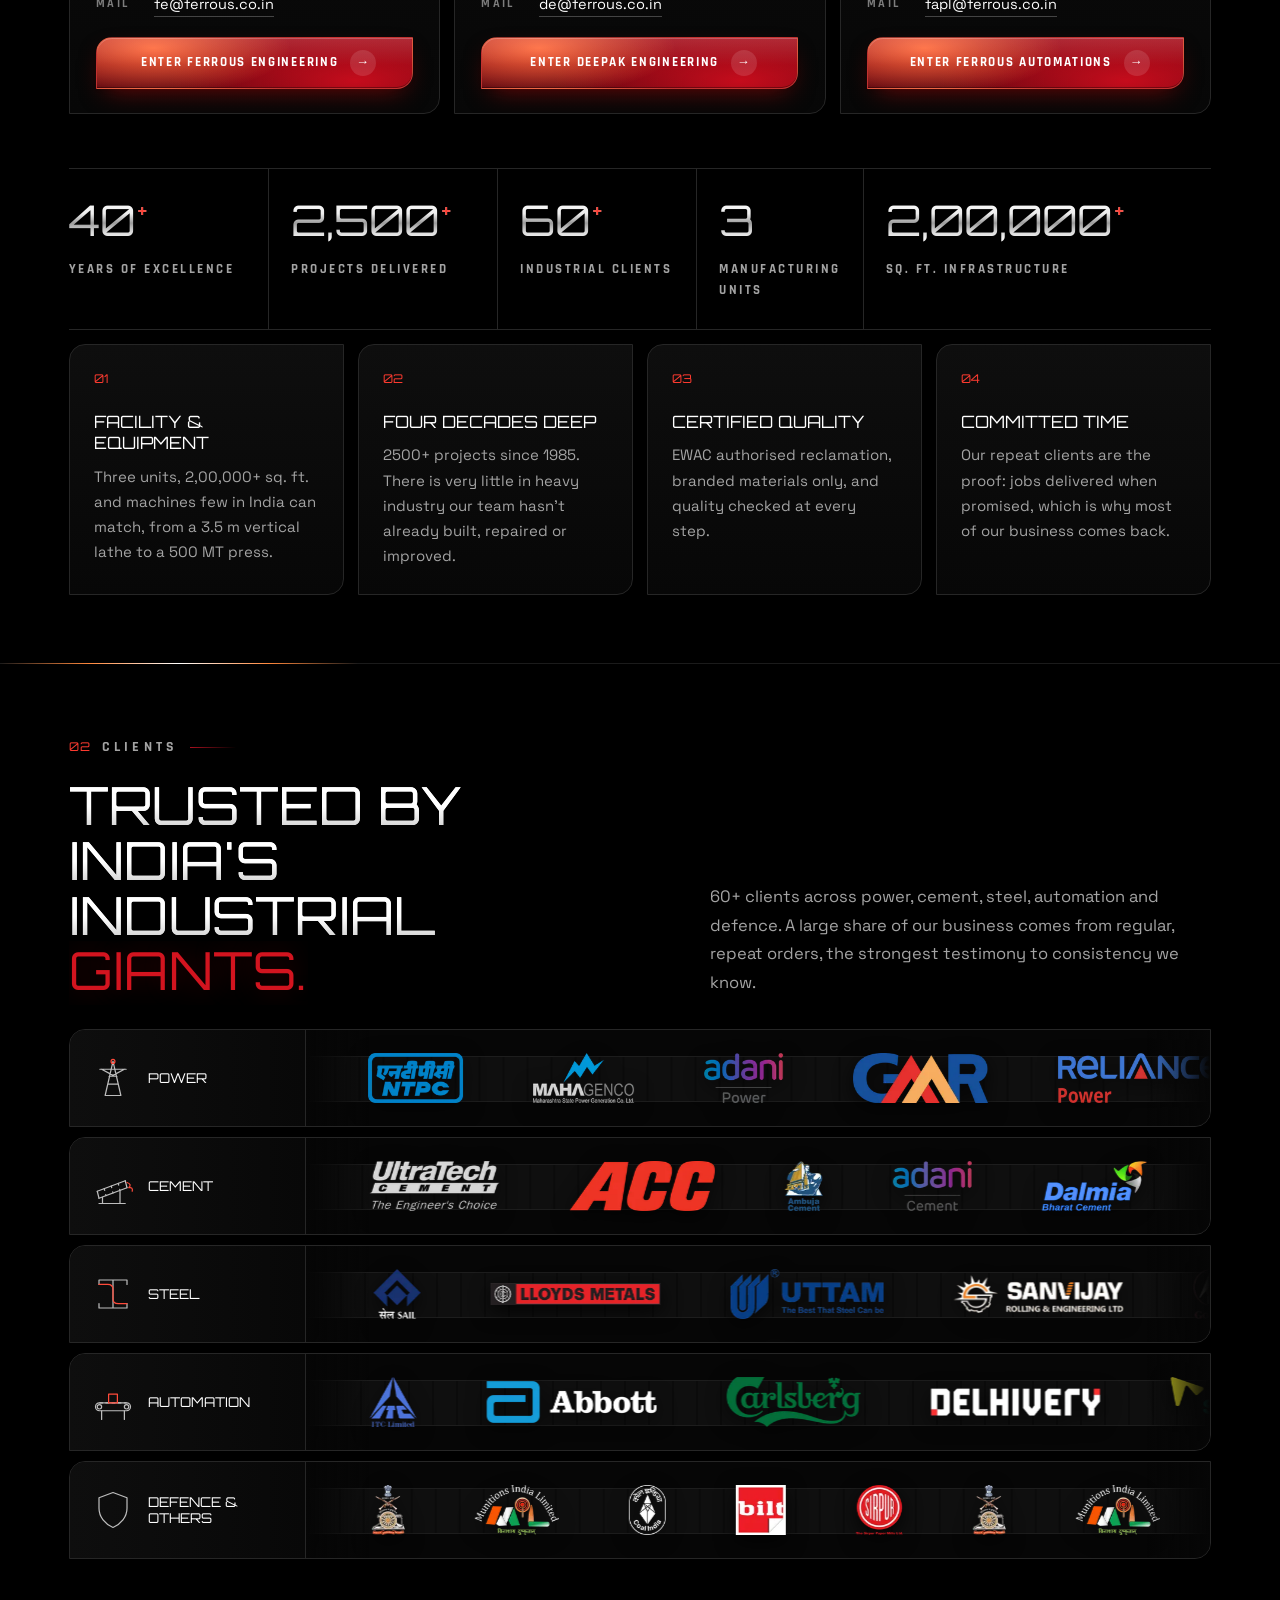
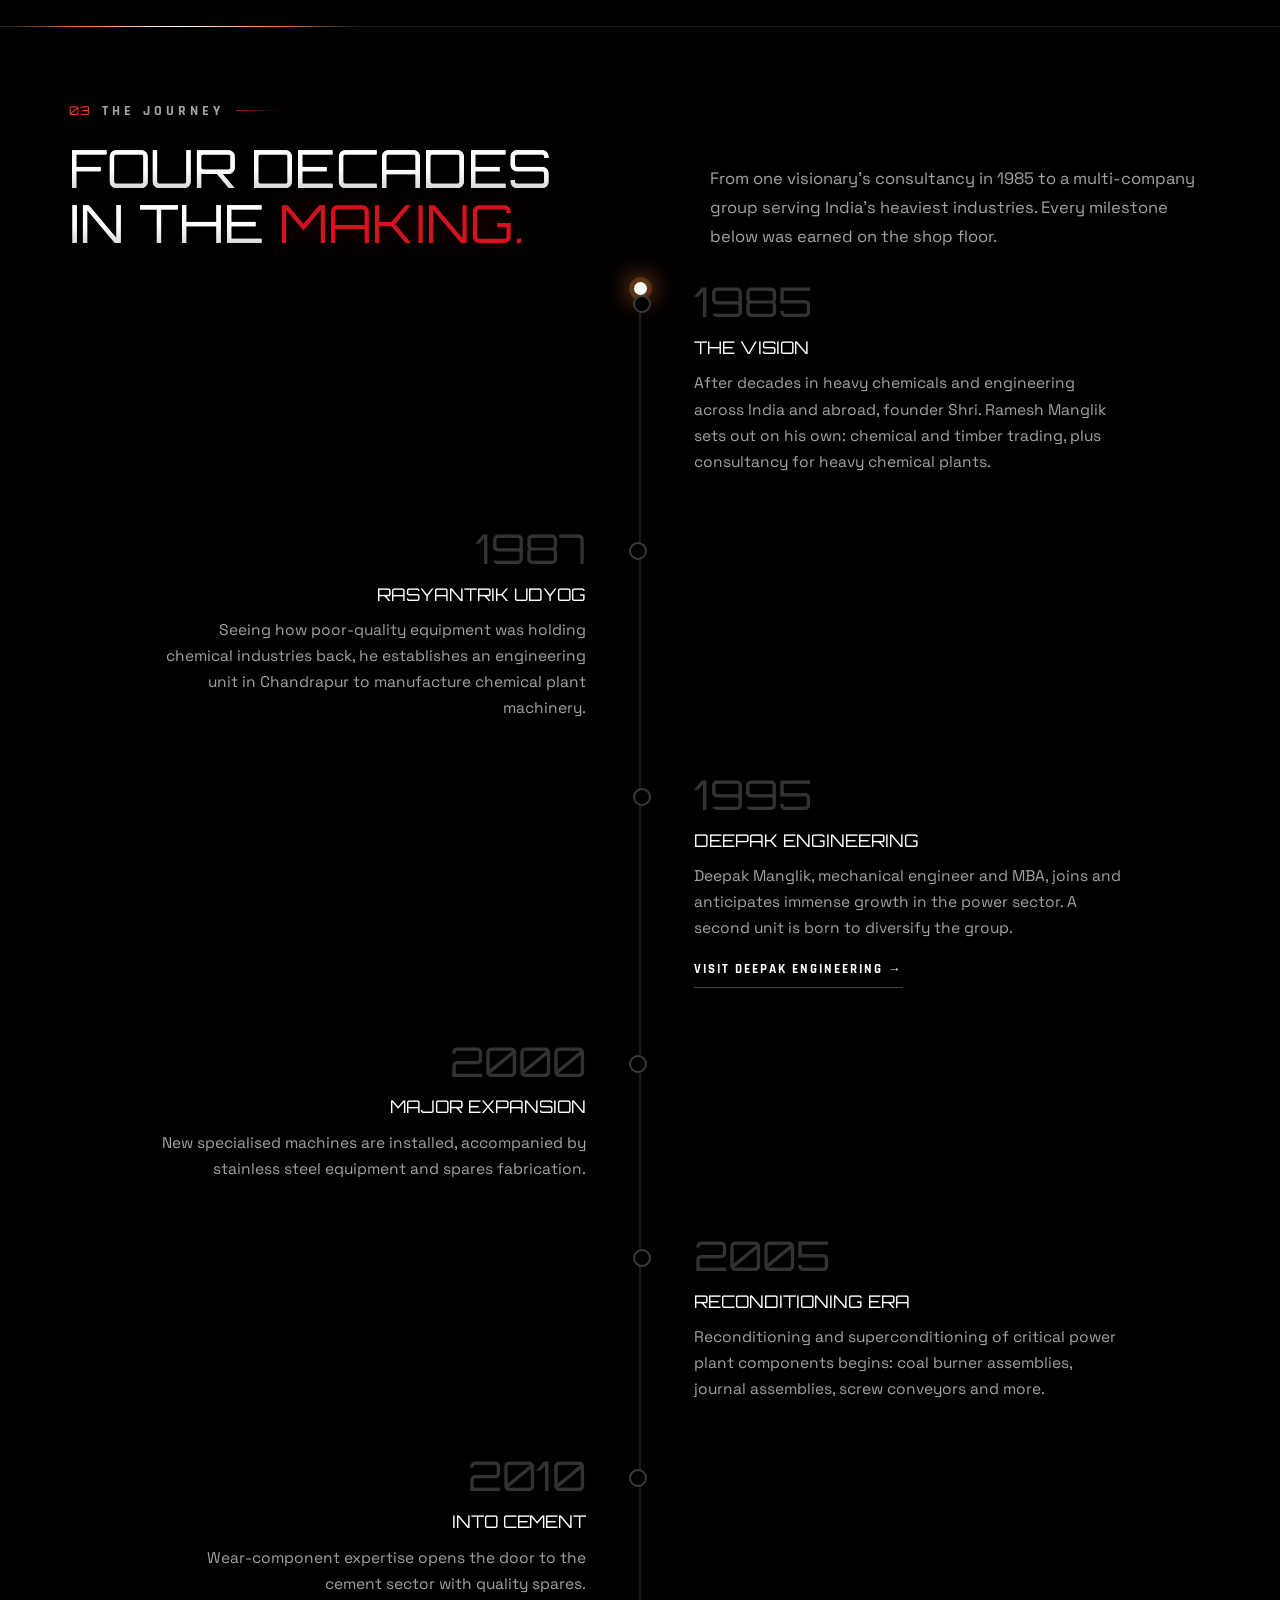
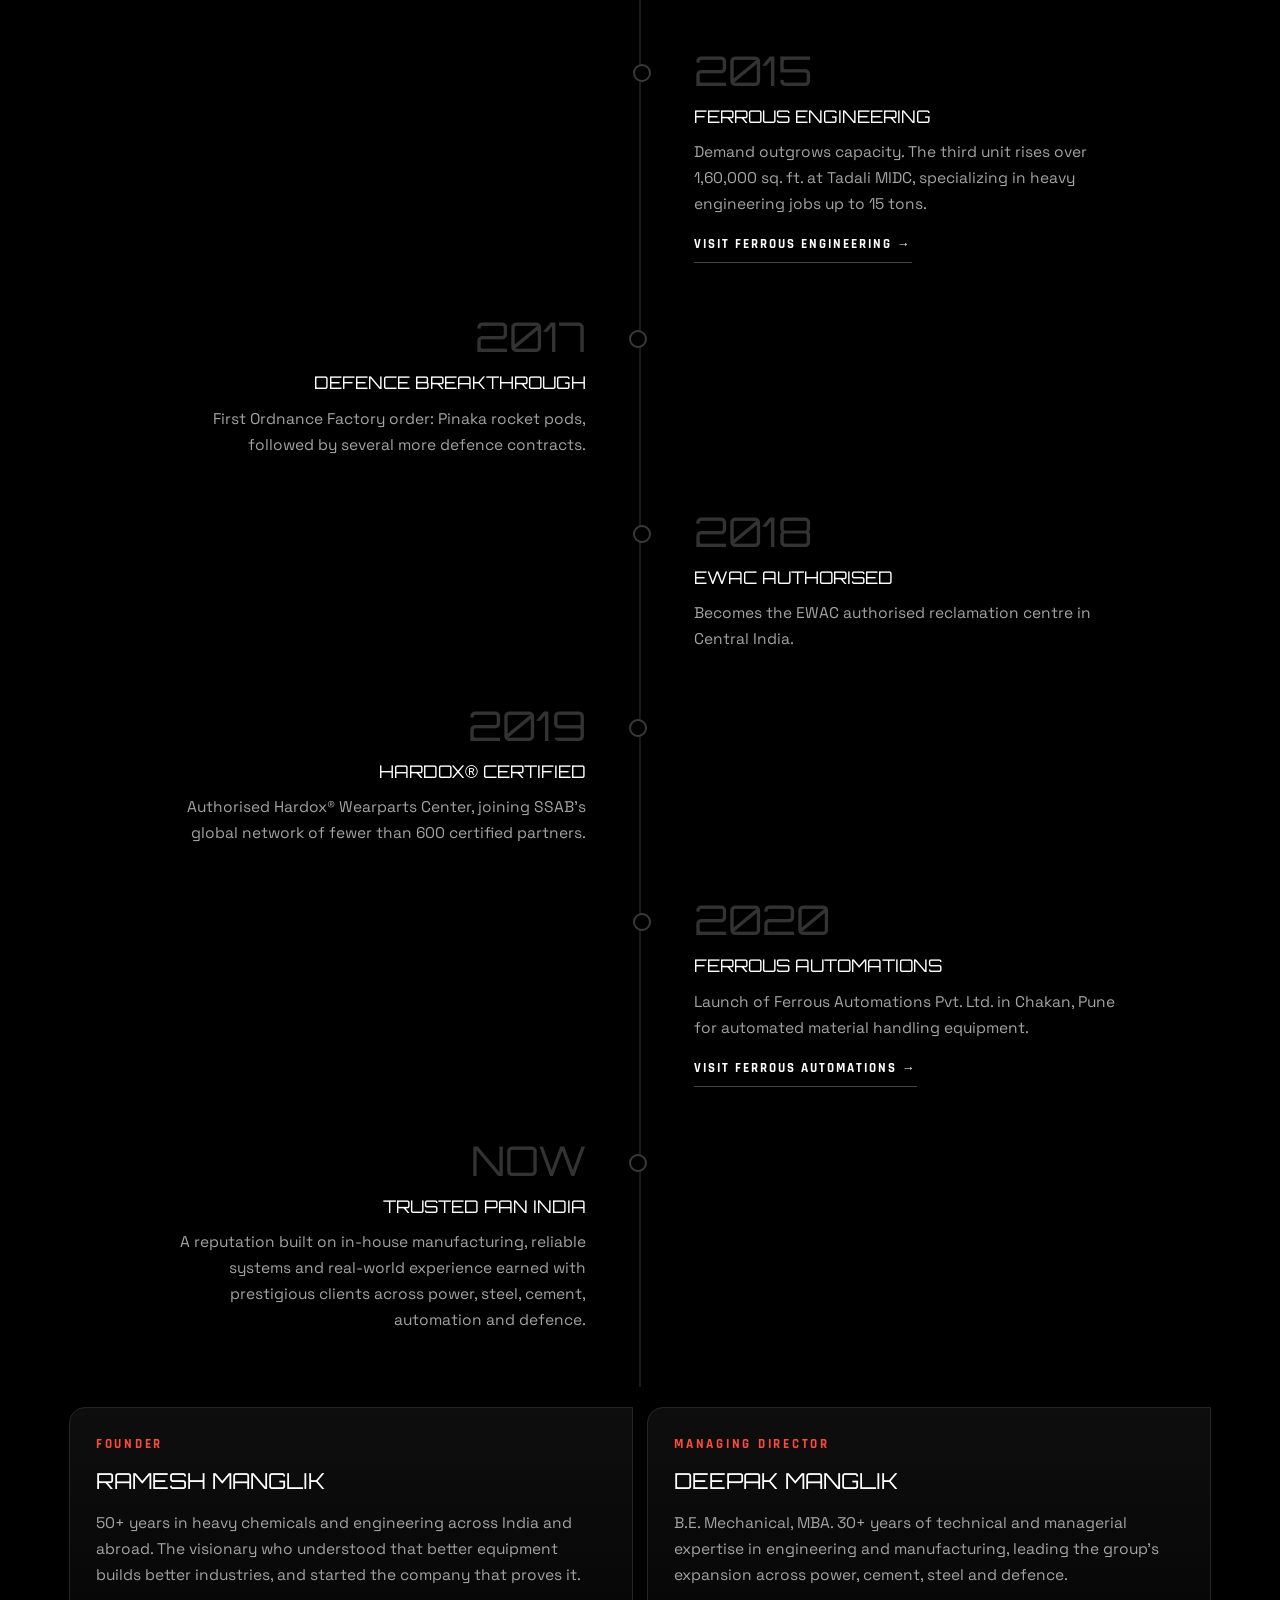
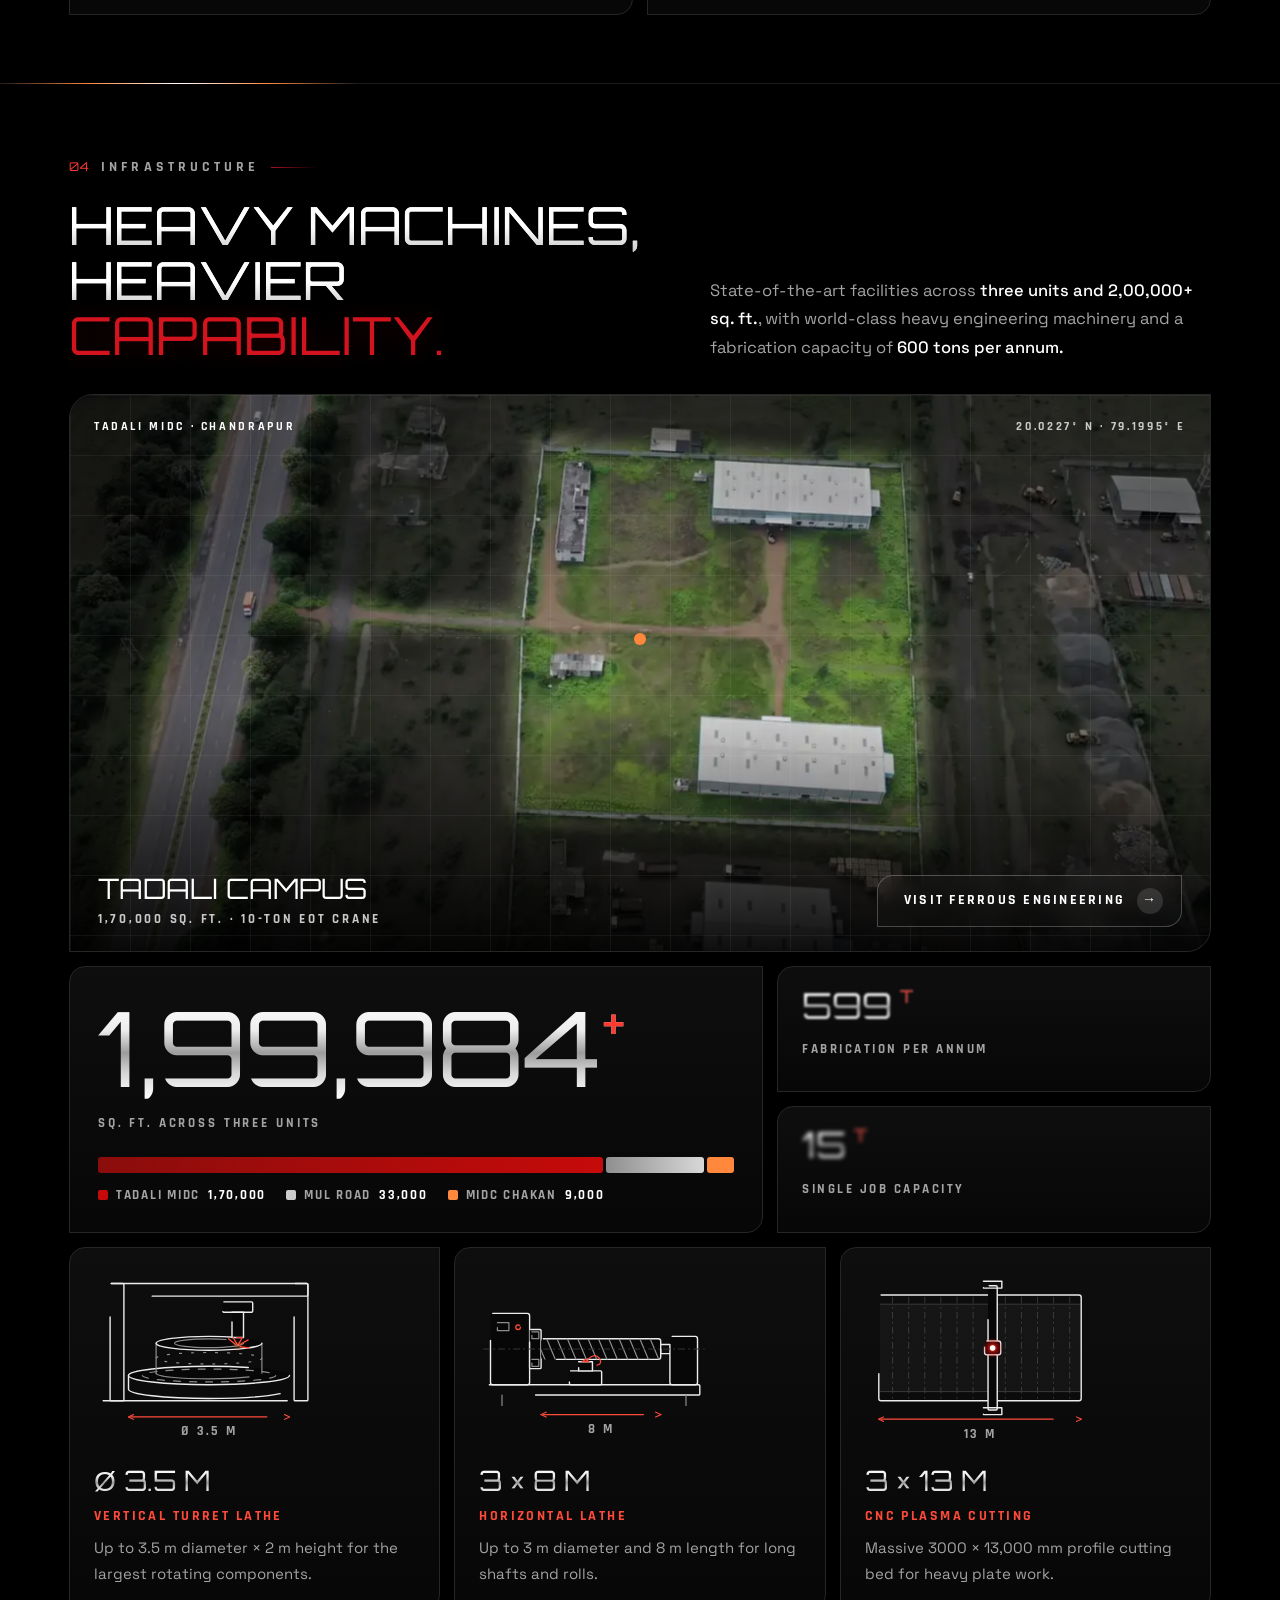
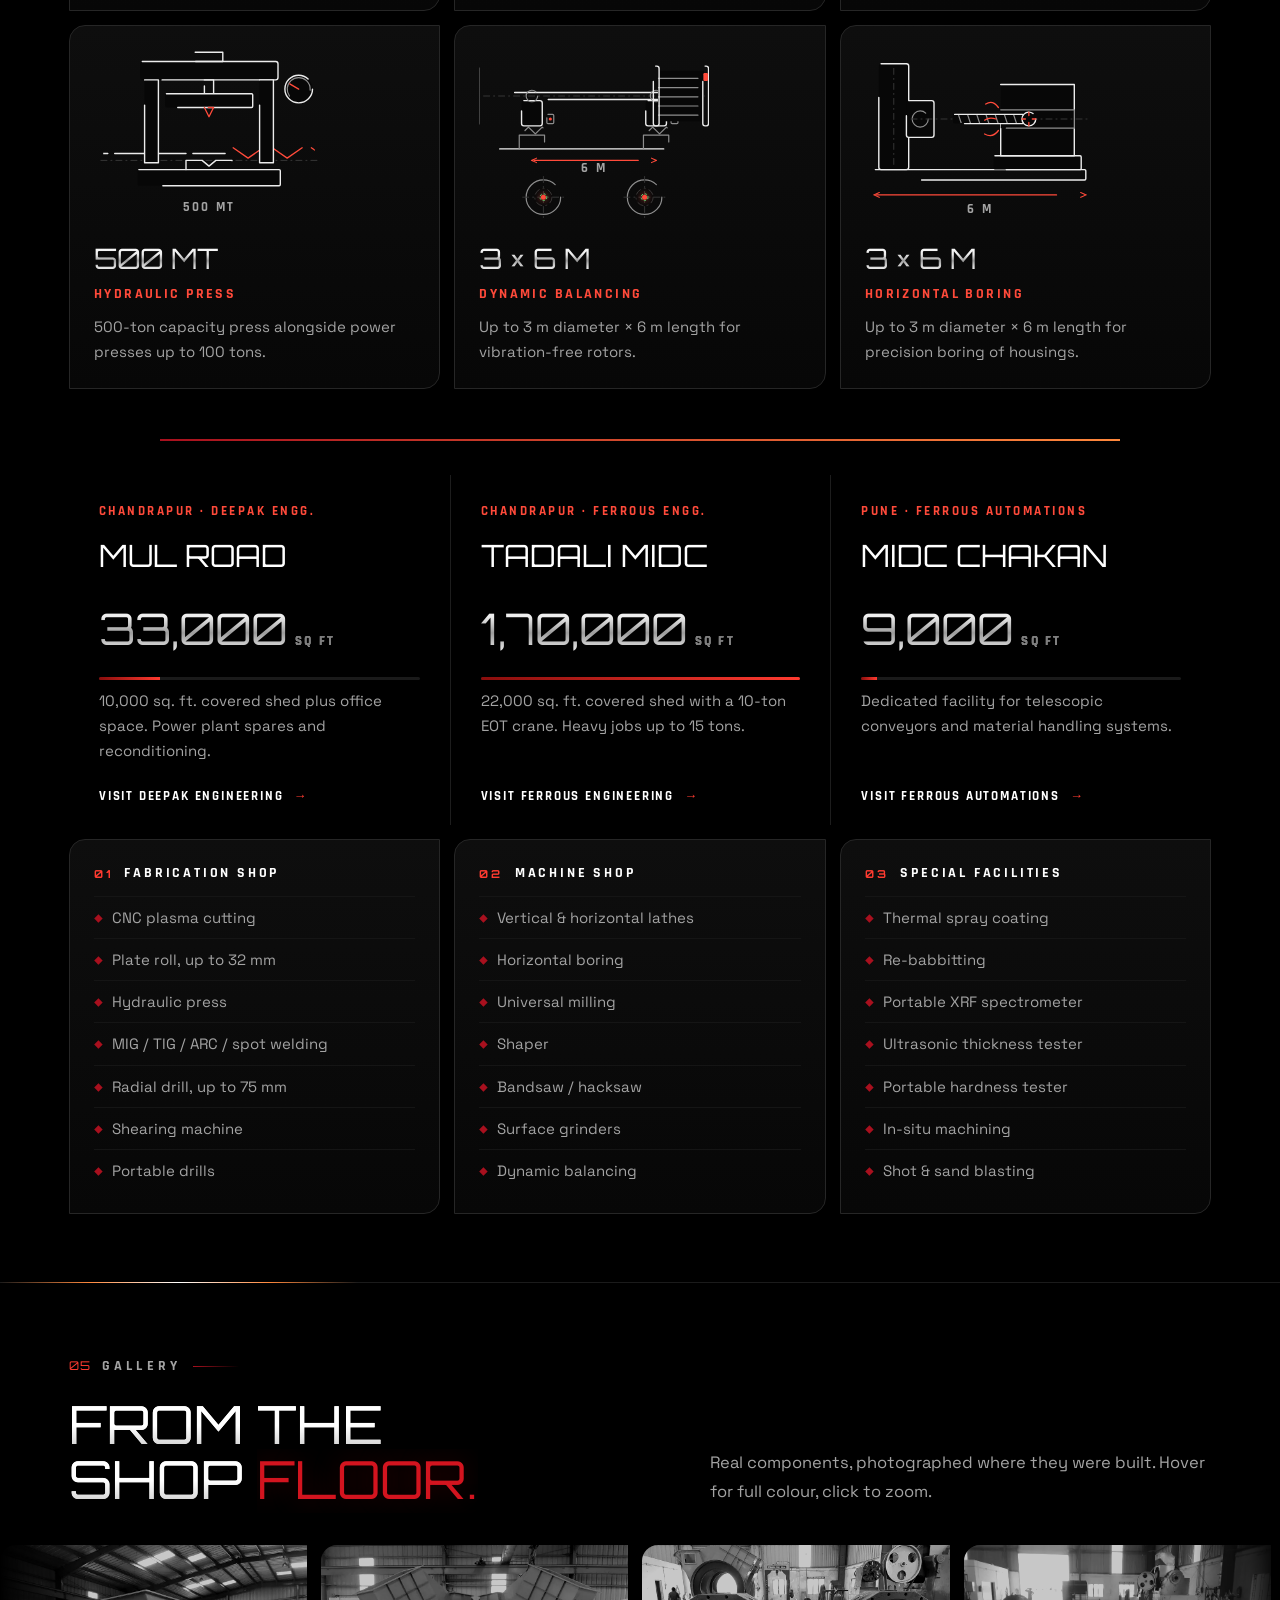
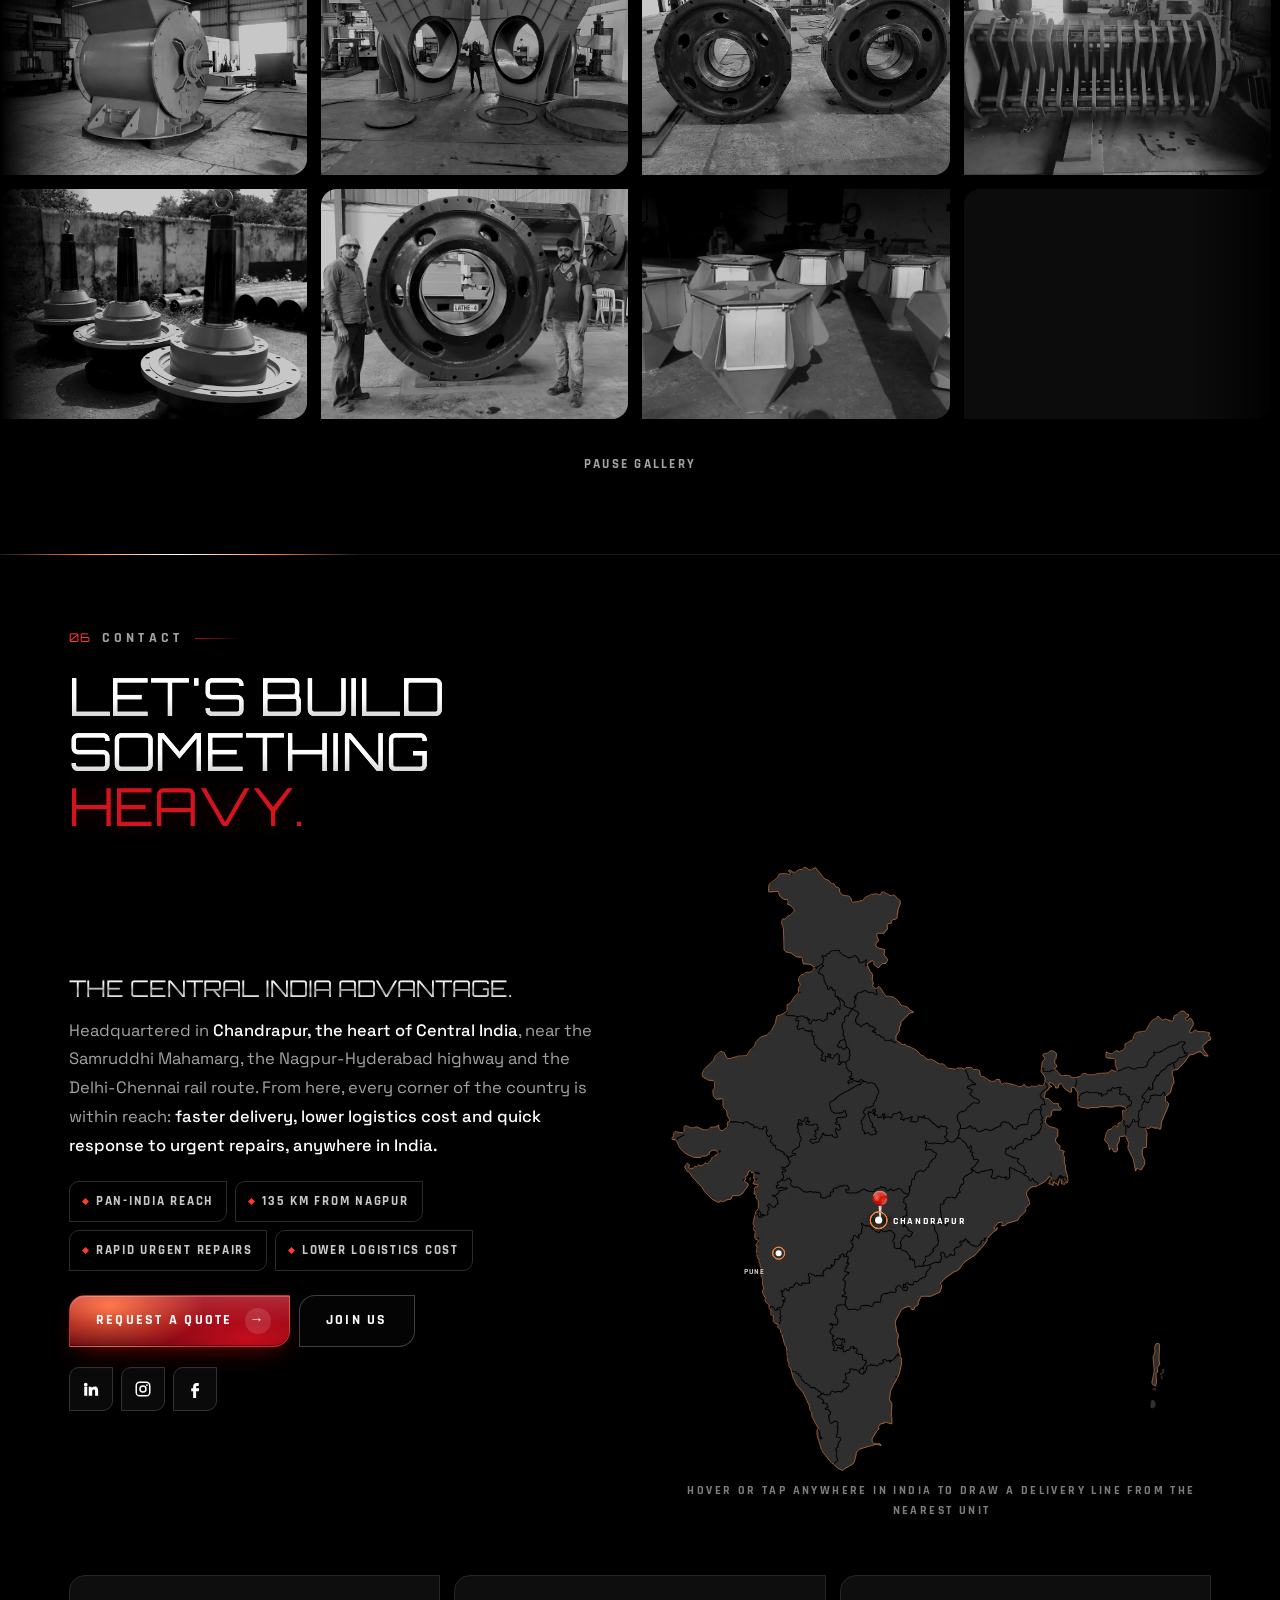
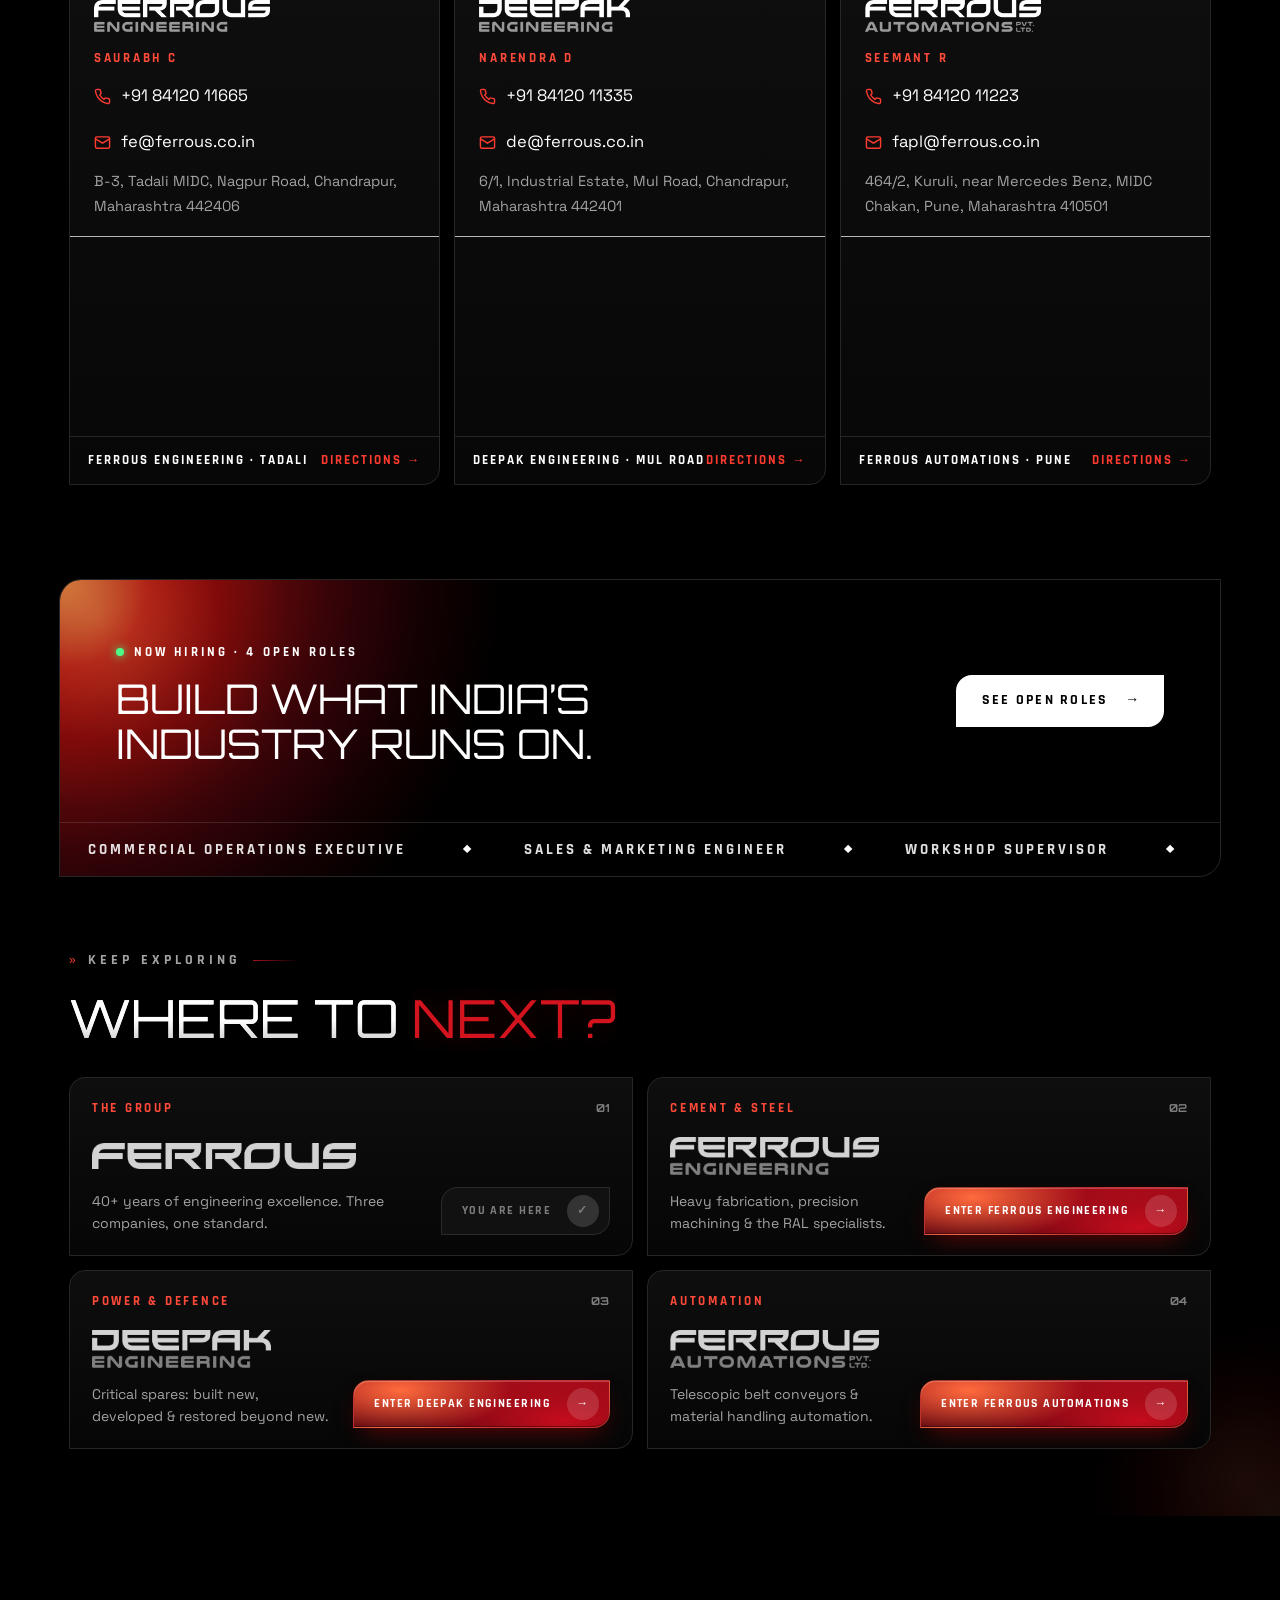
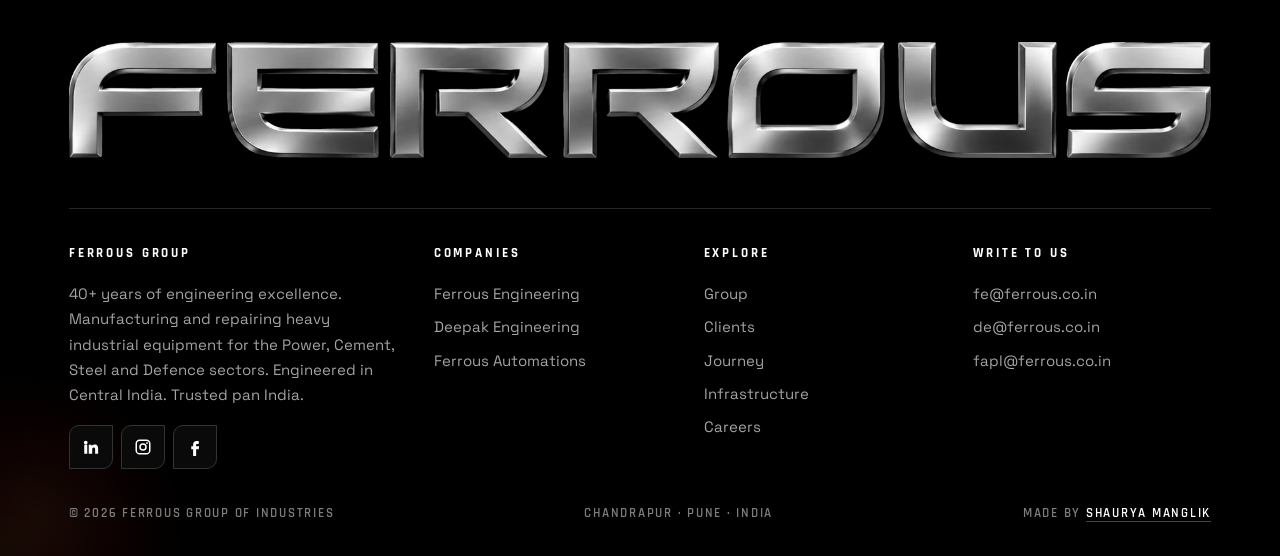
==== commit ff366a8b: "Ferrous site update 2026-11-13" ====
--- a/index.html
+++ b/index.html
@@ -29,7 +29,7 @@
 <script defer src="/_vercel/speed-insights/script.js"></script>
 <!-- CAREERS-CSS:START -->
 <!-- CAREERS-CSS:END -->
-<script>try{if(sessionStorage.getItem("pt")){sessionStorage.removeItem("pt");var H=document.documentElement,go=function(){if(!H.classList.contains("pt-hold"))return;H.classList.remove("pt-hold");H.classList.add("pt-in");setTimeout(function(){H.classList.remove("pt-in")},450)};H.classList.add("pt-hold");document.addEventListener("DOMContentLoaded",function(){requestAnimationFrame(go)});setTimeout(go,2500)}}catch(e){}</script><link rel="stylesheet" href="/assets/site/site.css?v=91858e1c3c">
+<script>try{if(sessionStorage.getItem("pt")){sessionStorage.removeItem("pt");var H=document.documentElement,go=function(){if(!H.classList.contains("pt-hold"))return;H.classList.remove("pt-hold");H.classList.add("pt-in");setTimeout(function(){H.classList.remove("pt-in")},450)};H.classList.add("pt-hold");document.addEventListener("DOMContentLoaded",function(){requestAnimationFrame(go)});setTimeout(go,2500)}}catch(e){}</script><link rel="stylesheet" href="/assets/site/site.css?v=d37328f18d">
 </head>
 <body>
 
@@ -165,6 +165,6 @@
 document.querySelectorAll('img[data-cl]').forEach(function(i){i.src=window.__CL[+i.dataset.cl];});document.querySelectorAll('img[data-g]').forEach(function(i){i.src=window.__G[+i.dataset.g];});document.querySelectorAll('[data-gi]').forEach(function(f){f.dataset.full=window.__G[+f.dataset.gi];});
 document.querySelectorAll('[data-m]').forEach(function(m){m.style.setProperty('--m','url('+A[m.dataset.m]+')');});})();</script>
 <script>window.__R=["/assets/site/img/dabd0fdbf95242.webp", "/assets/site/img/98ec6f3bf334b9.webp", "/assets/site/img/d82078b897af1f.webp", "/assets/site/img/3d71ea5ba46477.webp", "/assets/site/img/f413929962d069.webp", "/assets/site/img/b8cf9d554adab7.webp", "/assets/site/img/eb4bf6e9524437.webp", "/assets/site/img/c27e6534467263.webp", "/assets/site/img/b528bb23eabfaf.webp", "/assets/site/img/f98702634bd4d6.webp", "/assets/site/img/1ad751b19c6e71.webp", "/assets/site/img/4e04939aa04cfc.webp", "/assets/site/img/612337037a81be.webp", "/assets/site/img/8014e3dd6735b7.webp", "/assets/site/img/4b21bc7bd7aafb.webp", "/assets/site/img/8ca7ba87e07caf.webp", "/assets/site/img/93ef8baf9ea5d5.webp", "/assets/site/img/43412ec35dffa9.webp", "/assets/site/img/9560dbfe8303b5.webp", "/assets/site/img/b606e7989e6039.webp", "/assets/site/img/b5e572cb64174c.webp", "/assets/site/img/244f804dc9e3ea.webp", "/assets/site/img/4de9be0cd5111a.webp", "/assets/site/img/72bd40621f83b4.webp", "/assets/site/img/593d5e07e2871d.webp", "/assets/site/img/6465177626157a.webp", "/assets/site/img/bbe5713fa448d2.webp", "/assets/site/img/83f14a4ef40ad6.webp", "/assets/site/img/e7642e928d393f.webp", "/assets/site/img/1ab807230f59aa.webp", "/assets/site/img/66659fc019dce0.webp", "/assets/site/img/0cbd82dc994d5d.webp", "/assets/site/img/8951806ebae0ca.webp", "/assets/site/img/bbf7561c59ec4d.webp", "/assets/site/img/c4b77a41679b09.webp"];document.querySelectorAll("img[data-r]").forEach(function(i){i.src=window.__R[+i.dataset.r]});</script>
-<script src="/assets/site/site.js?v=69feb67c26"></script>
+<script src="/assets/site/site.js?v=f22609df10"></script>
 </body>
 </html>
--- a/assets/site/site.css
+++ b/assets/site/site.css
@@ -2274,3 +2274,15 @@
   .hero .hstats span{padding-top:12px}
   .hero .hstats b{font-size:19px}
 }
+/* phone hero on shorter visible heights (most iPhones with Safari's bars): compact bottom block so the emblem keeps its space */
+@media (max-width:820px) and (max-height:760px){
+  .hero .hero-in{padding-bottom:calc(14px + env(safe-area-inset-bottom,0px))}
+  .hero .tag{margin-top:22px;font-size:12px;line-height:1.5}
+  .hero .tag strong{font-size:13.5px}
+  .hero .hero-cta{margin-top:14px;gap:7px}
+  .hero .hero-cta .btn{min-height:44px;font-size:11.5px}
+  .hero .hero-cta .btn .ar{width:24px;height:24px;margin-top:-12px}
+  .hero .hstats{margin-top:14px}
+  .hero .hstats span{padding-top:10px;gap:2px;font-size:9.5px}
+  .hero .hstats b{font-size:17px}
+}
